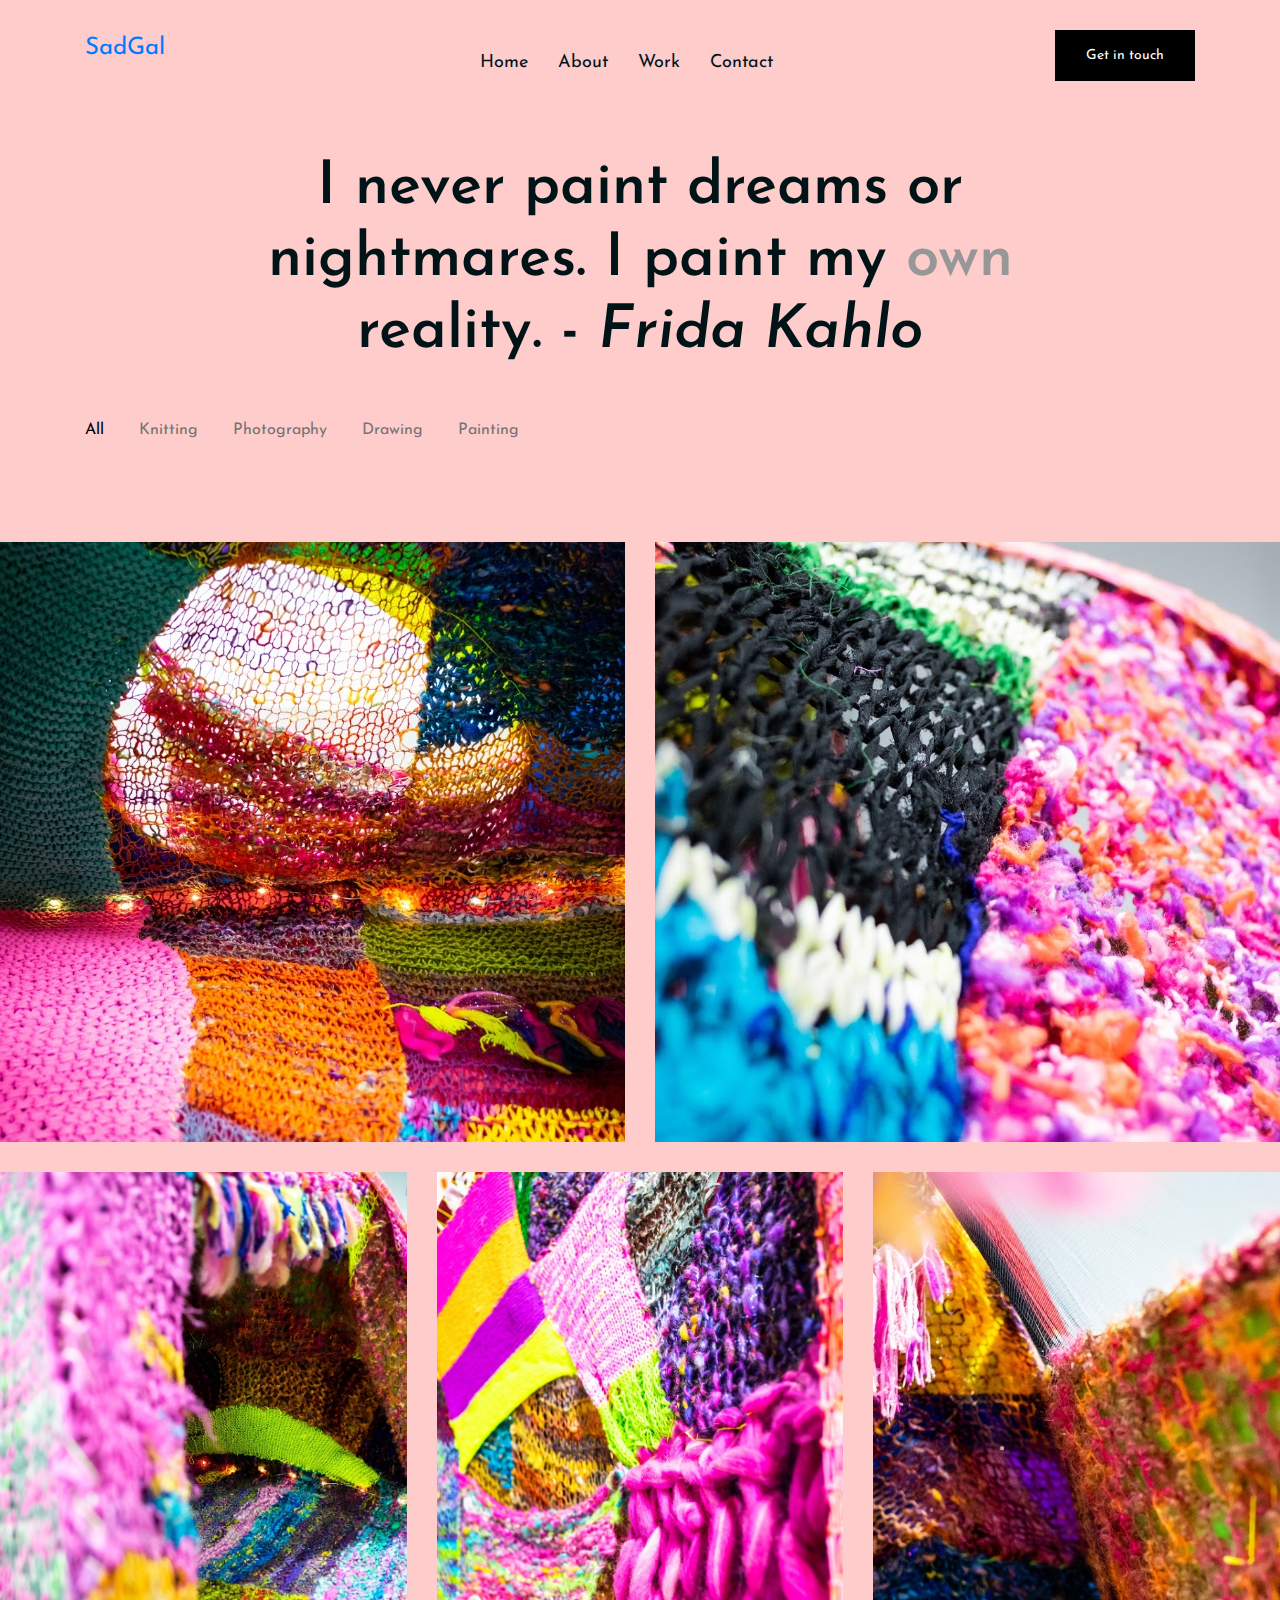
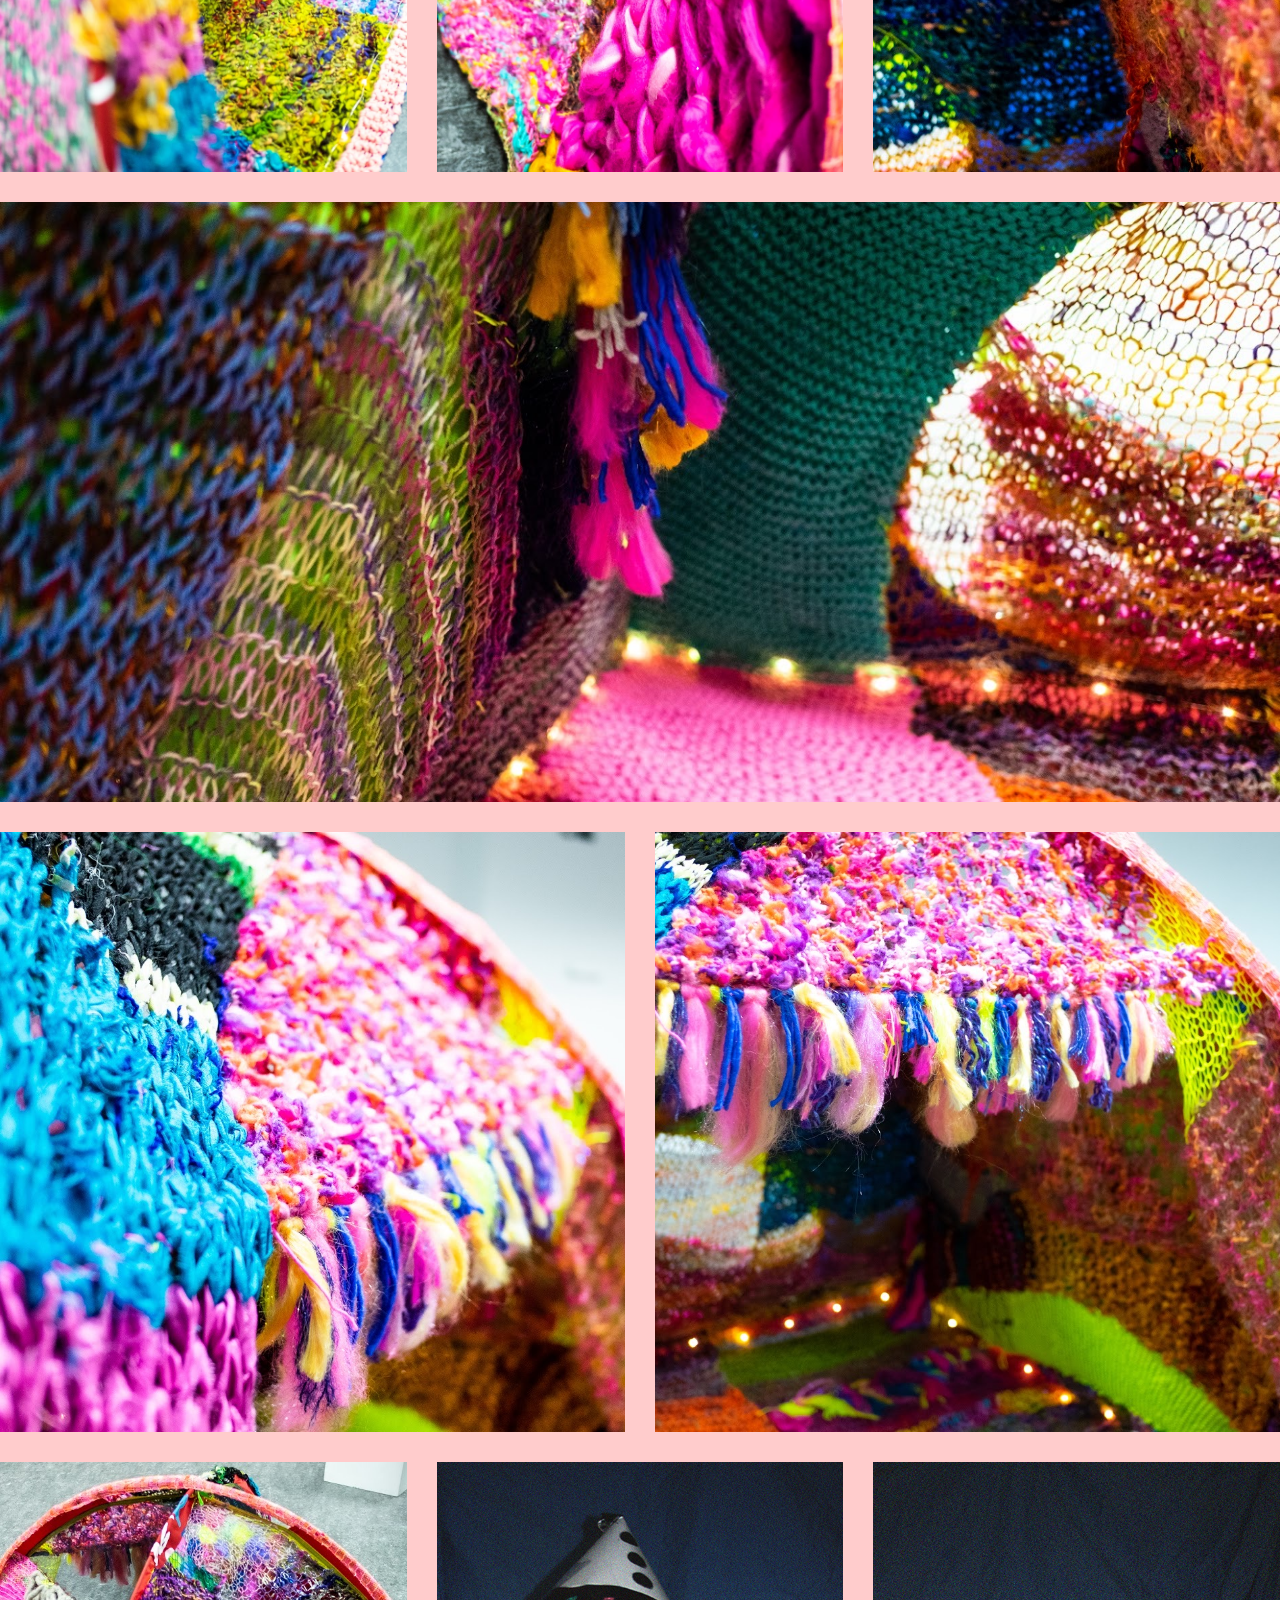
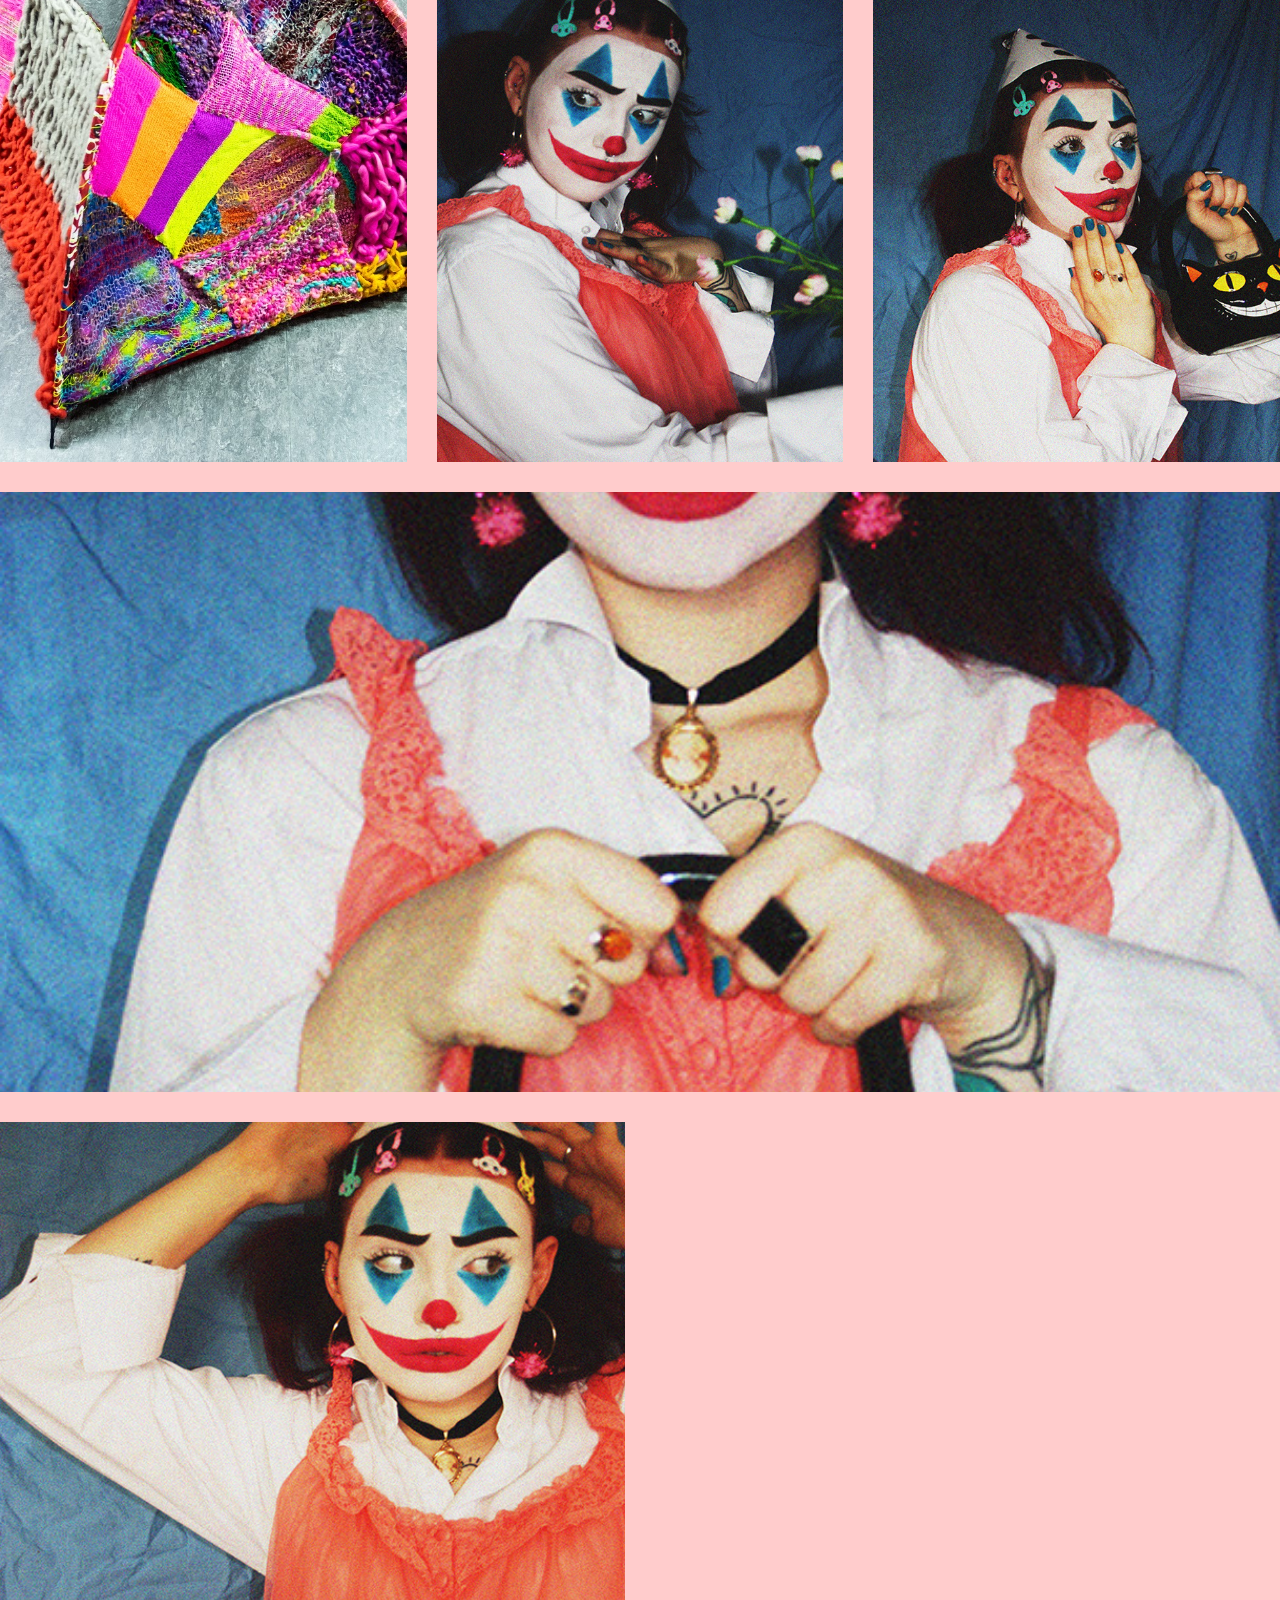
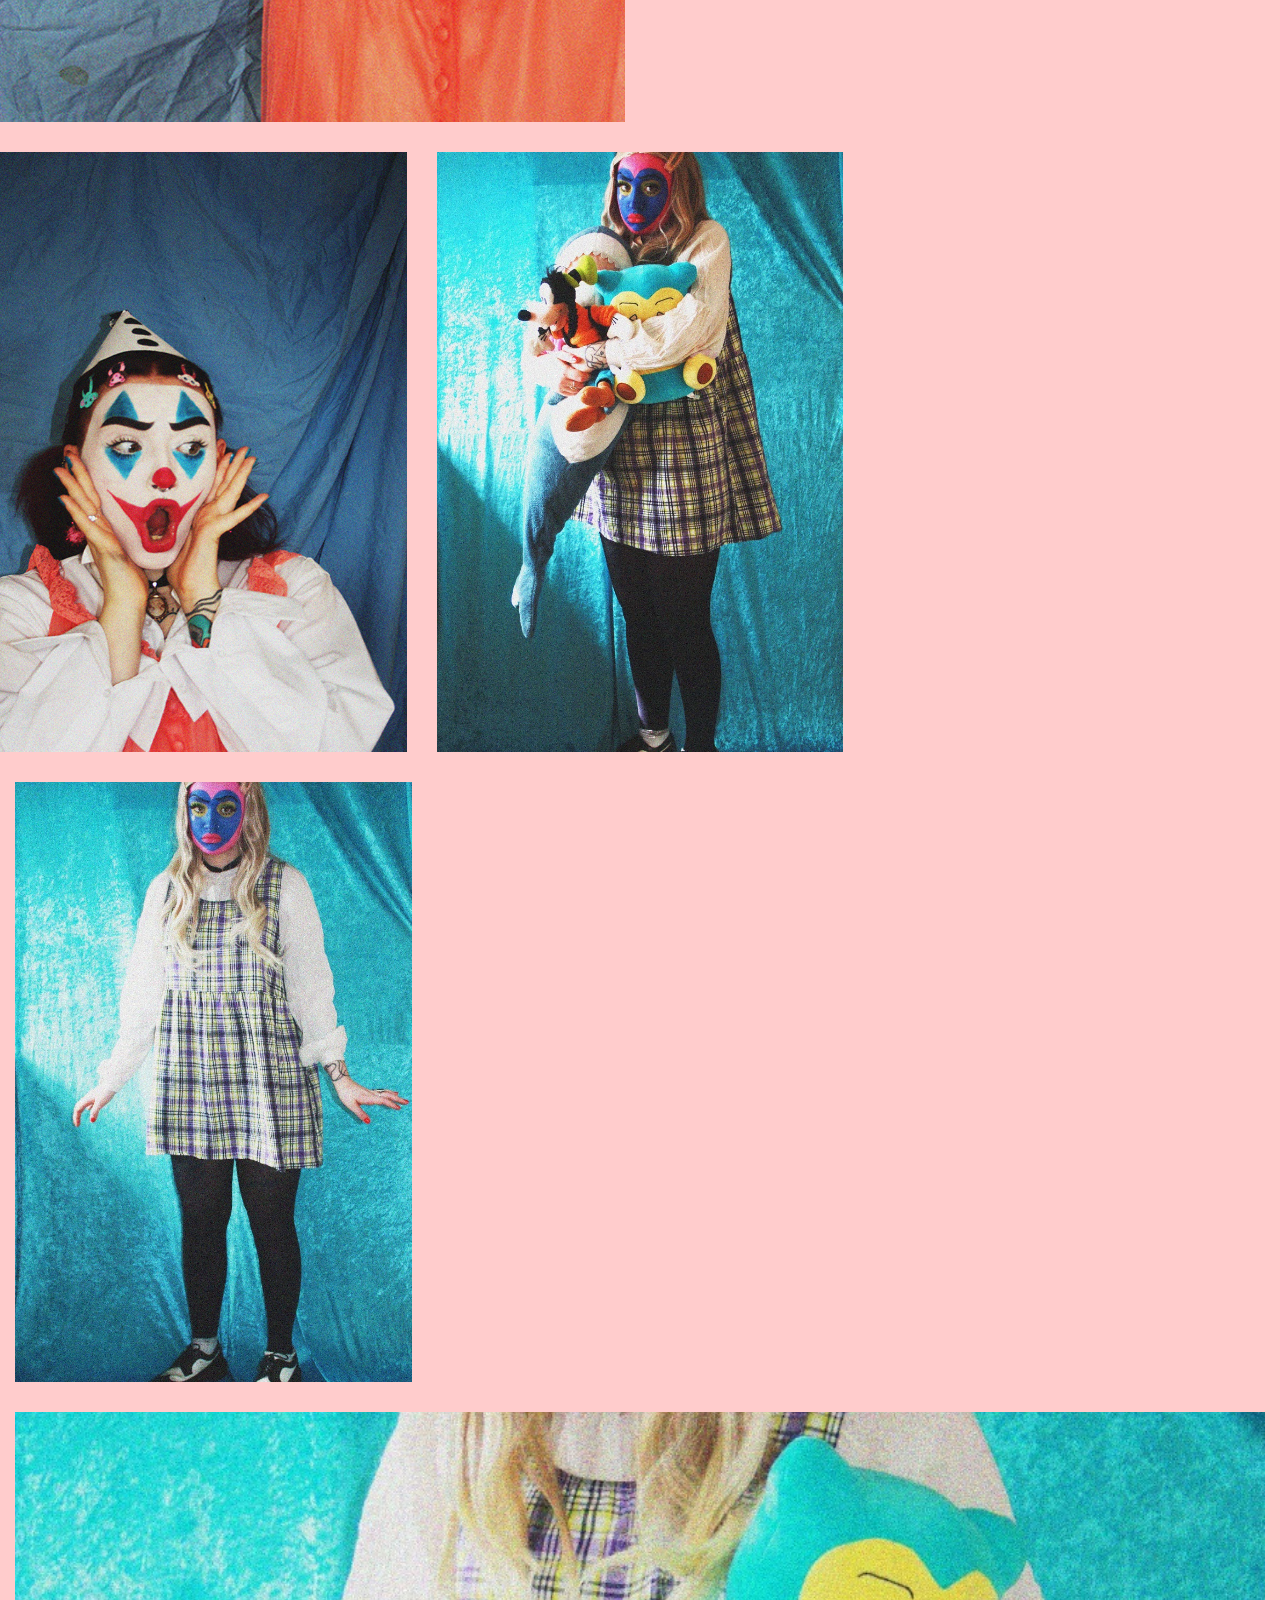
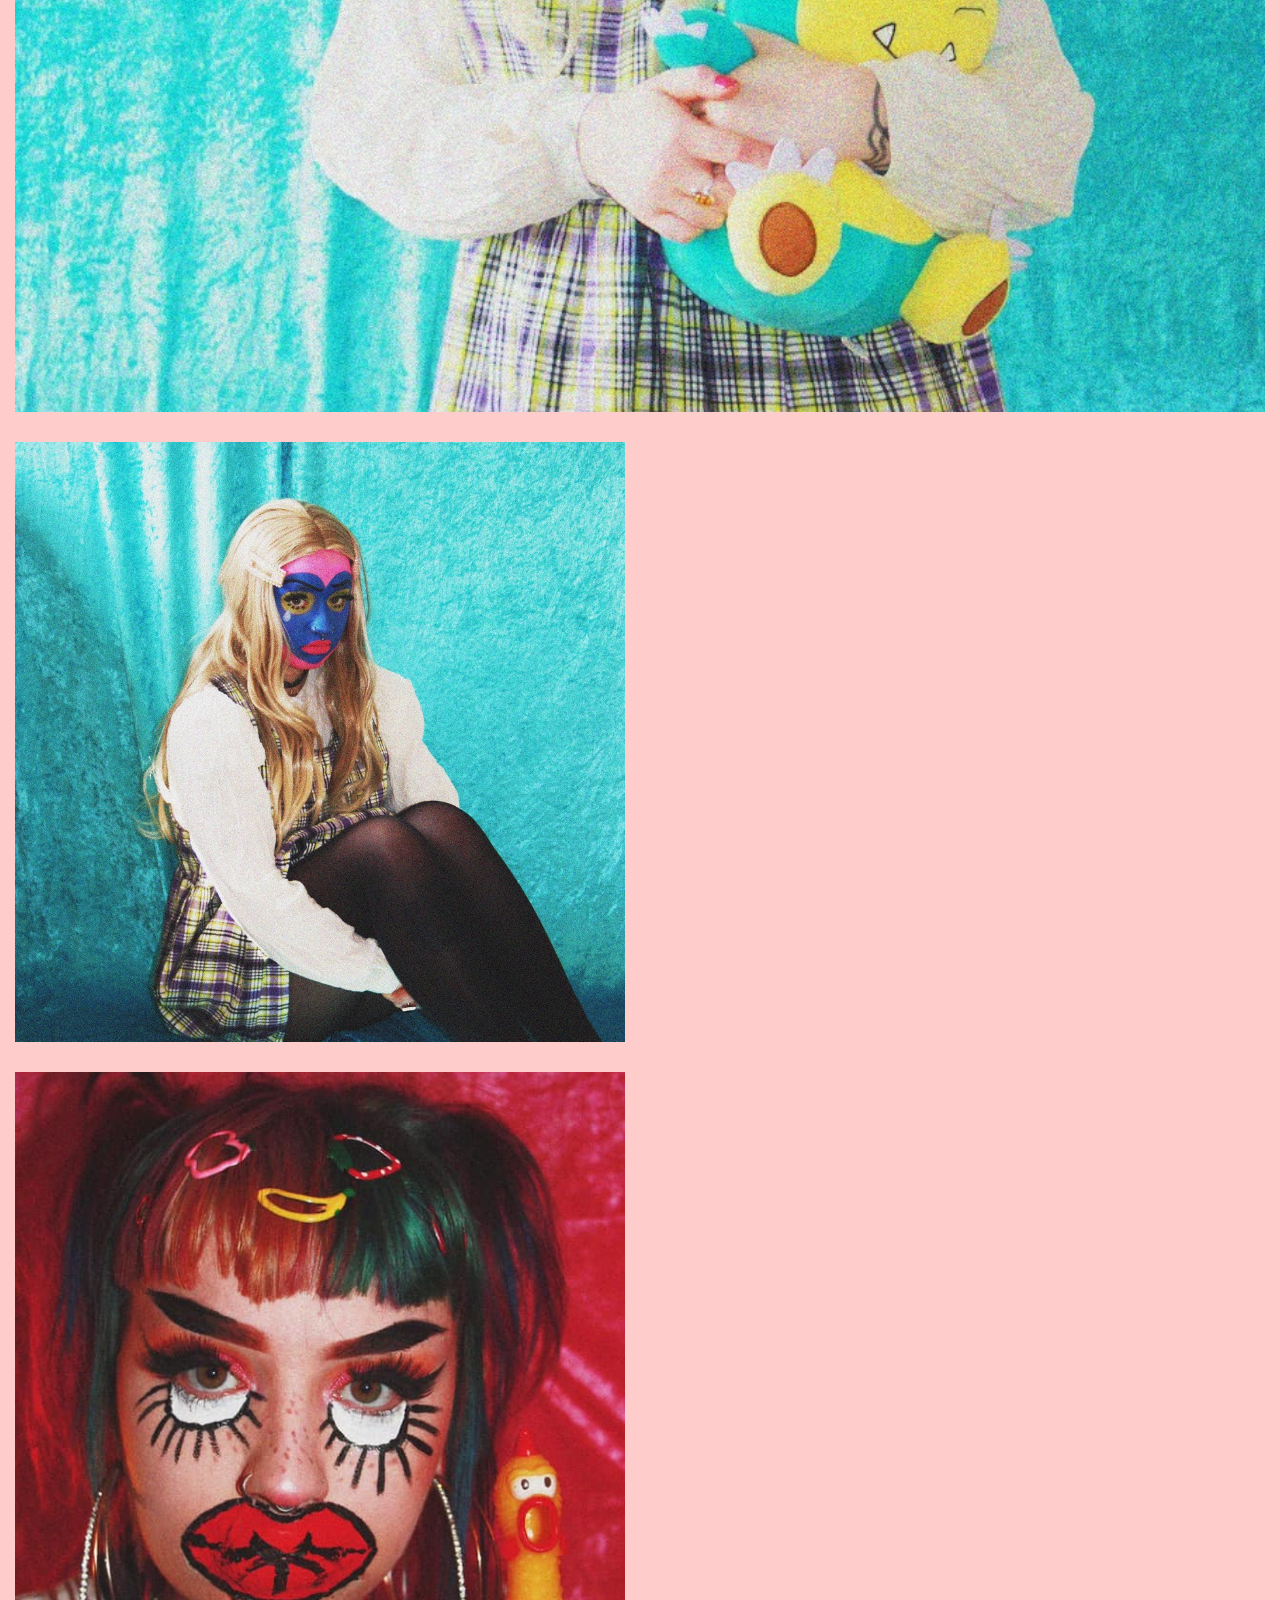
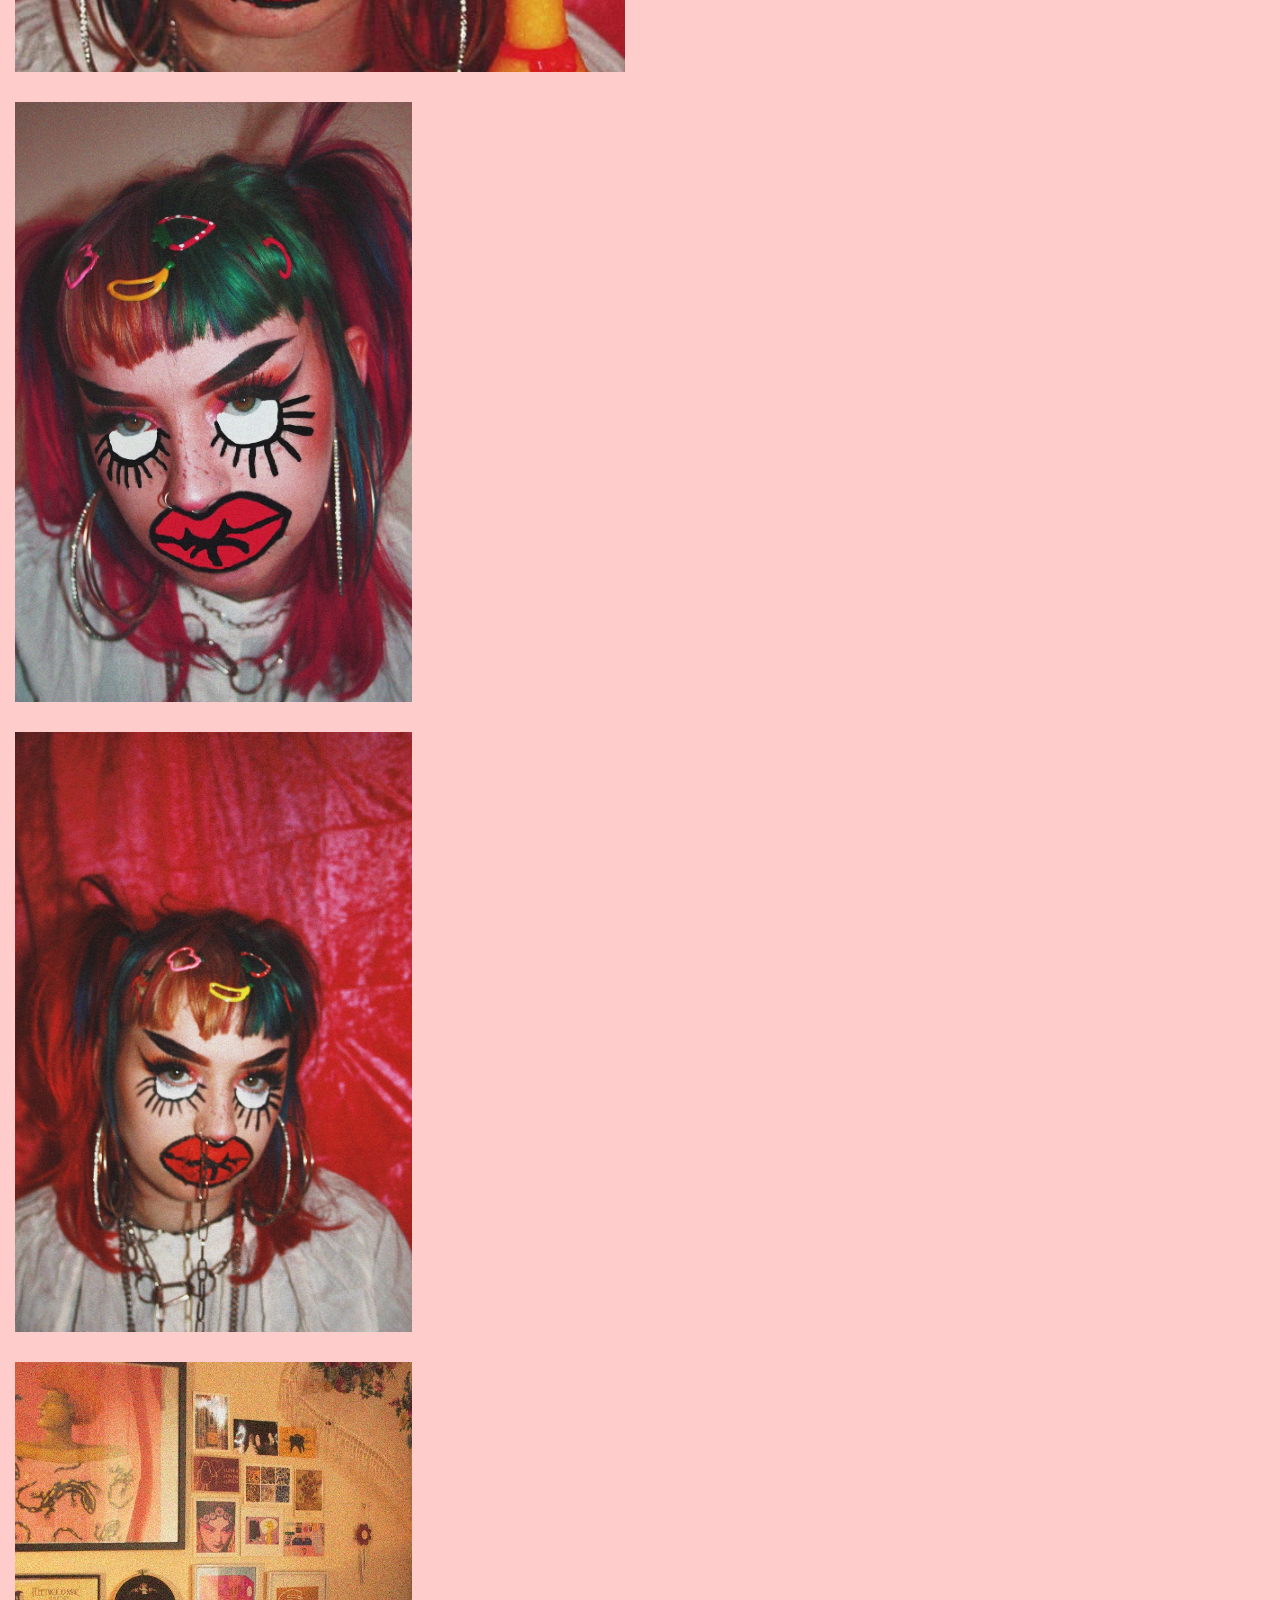
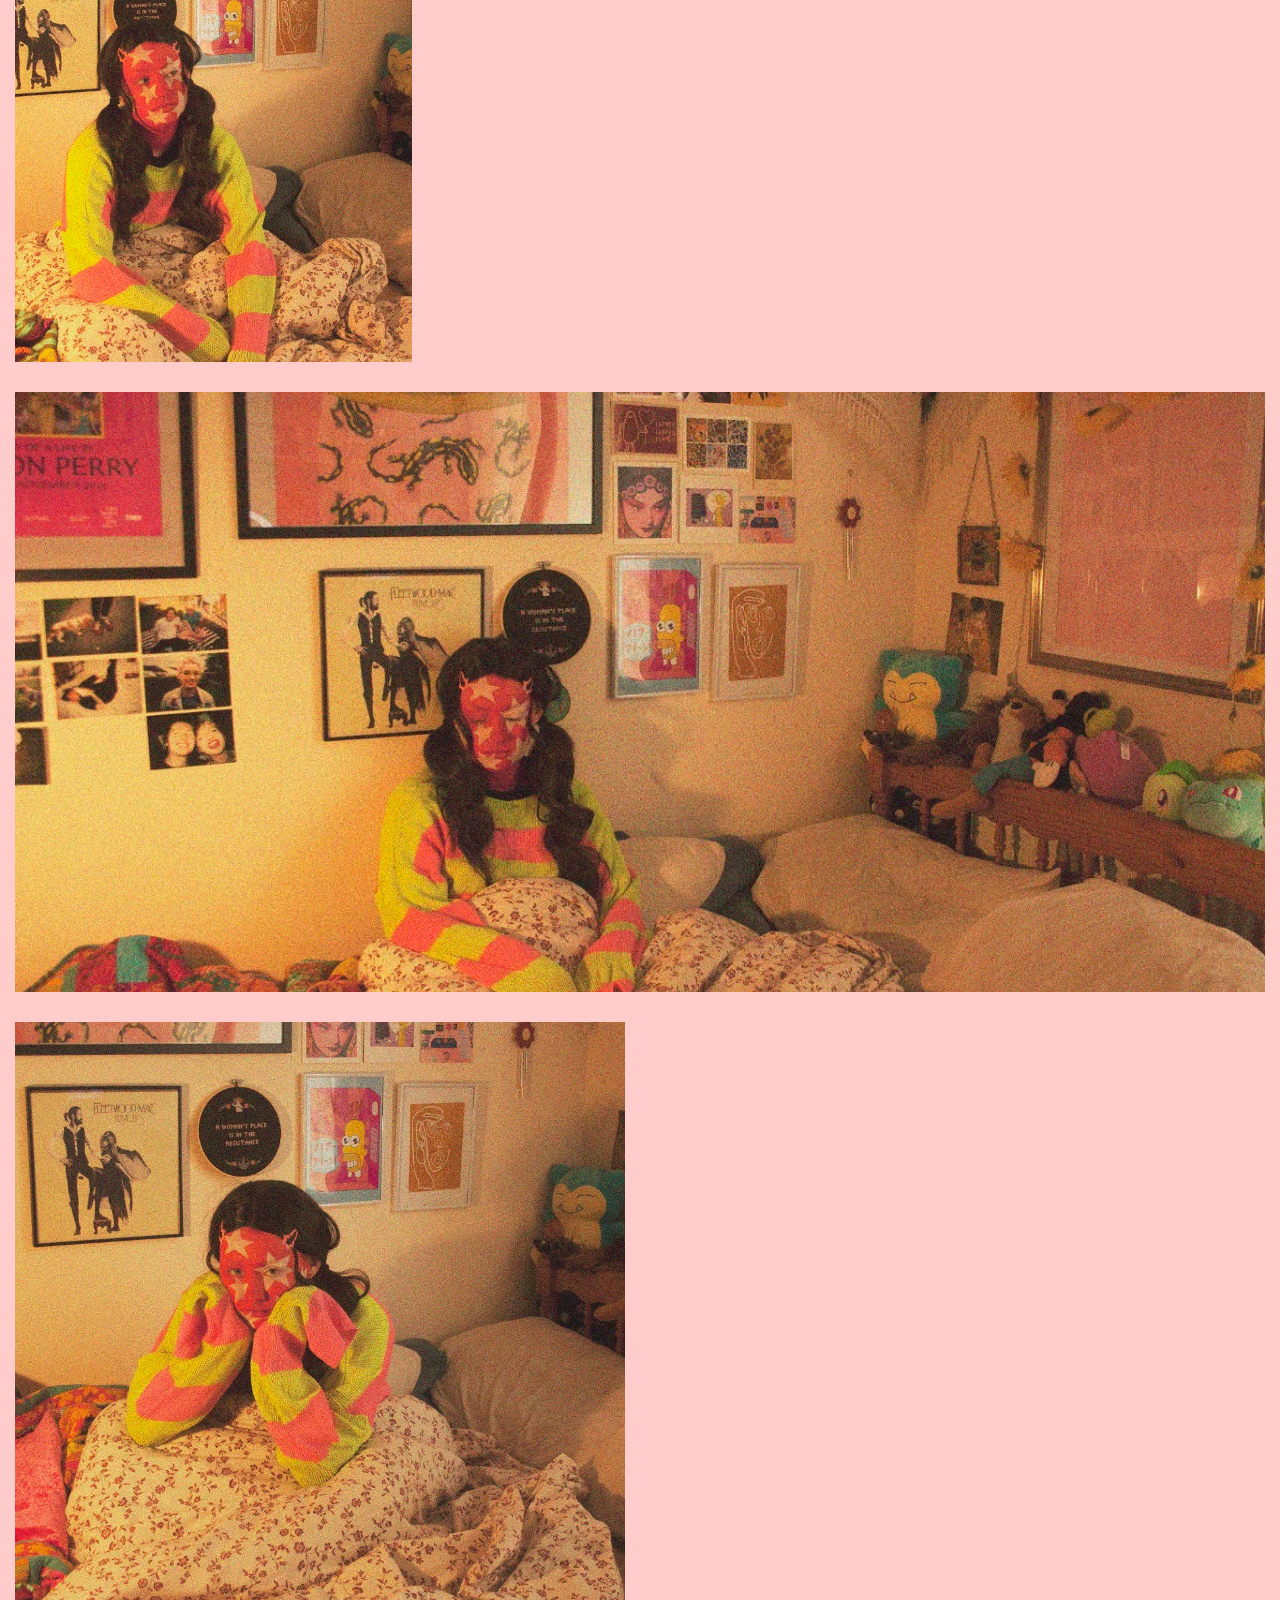
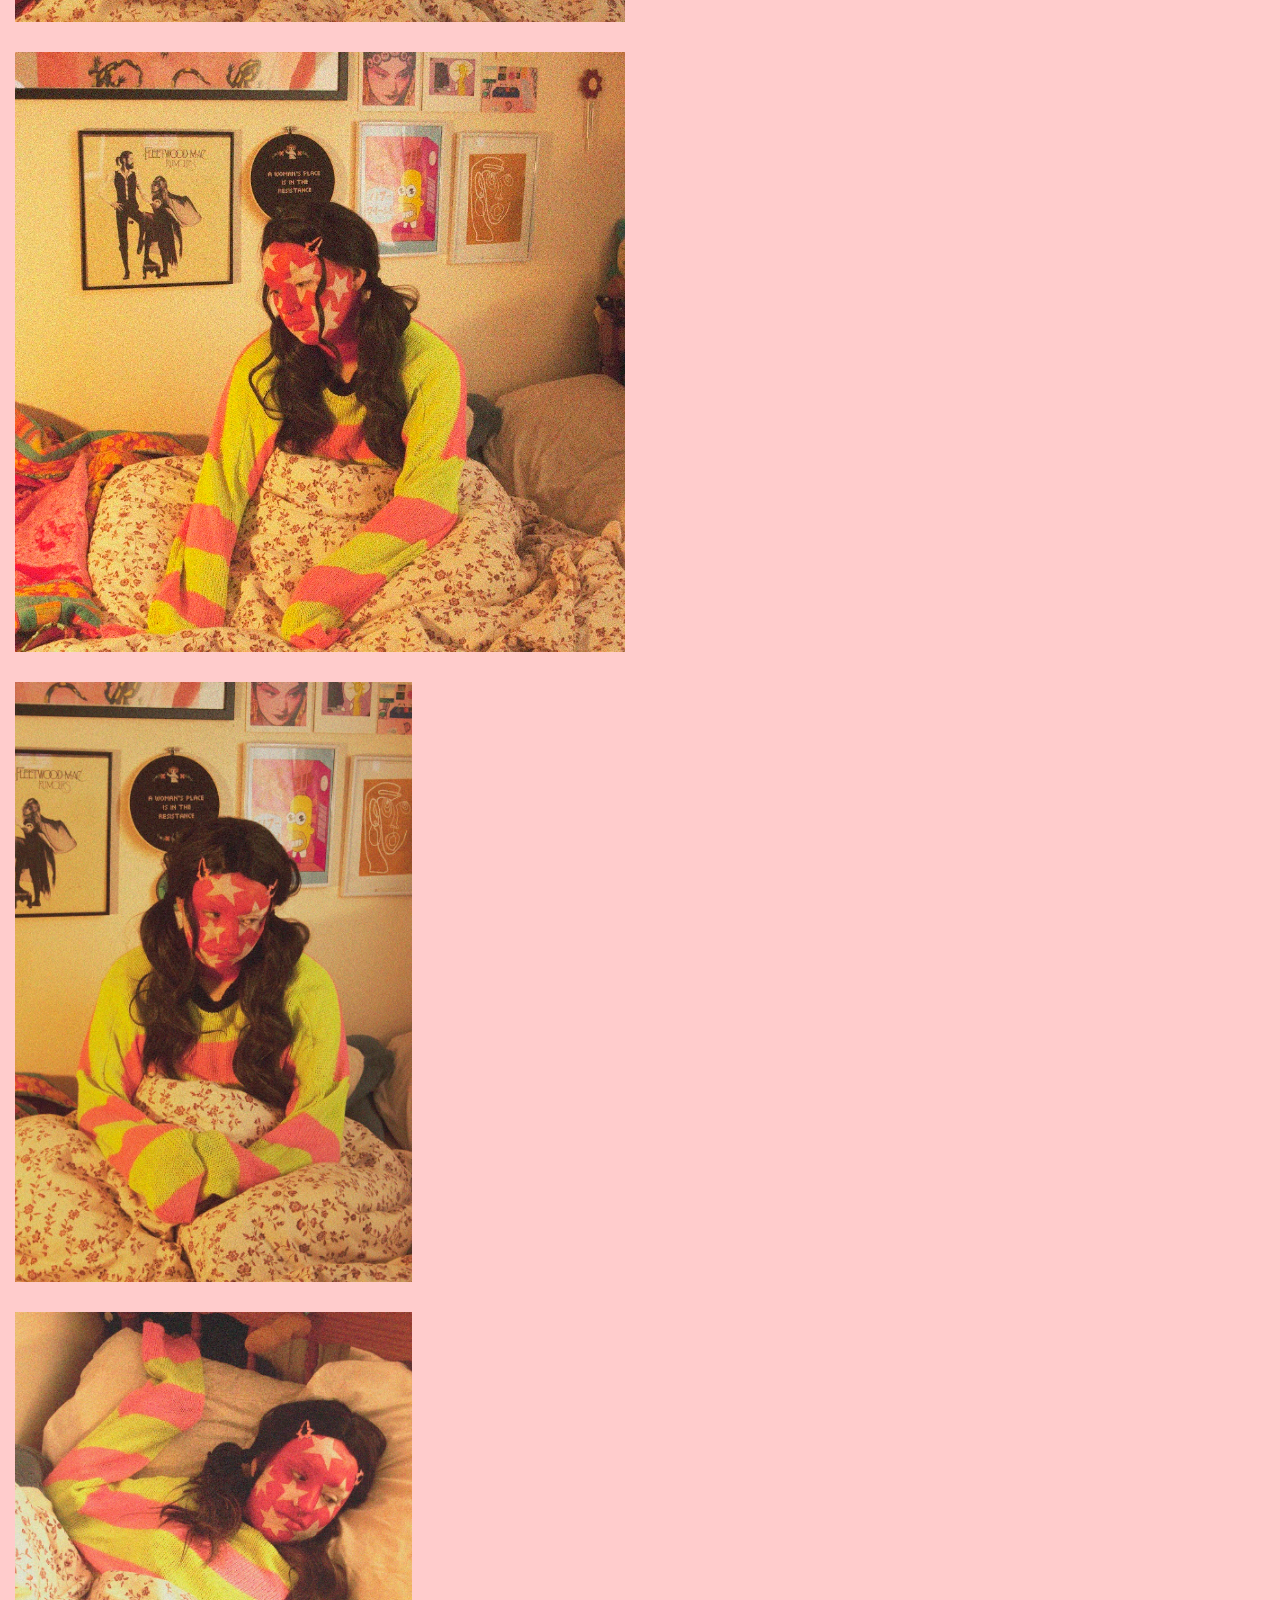
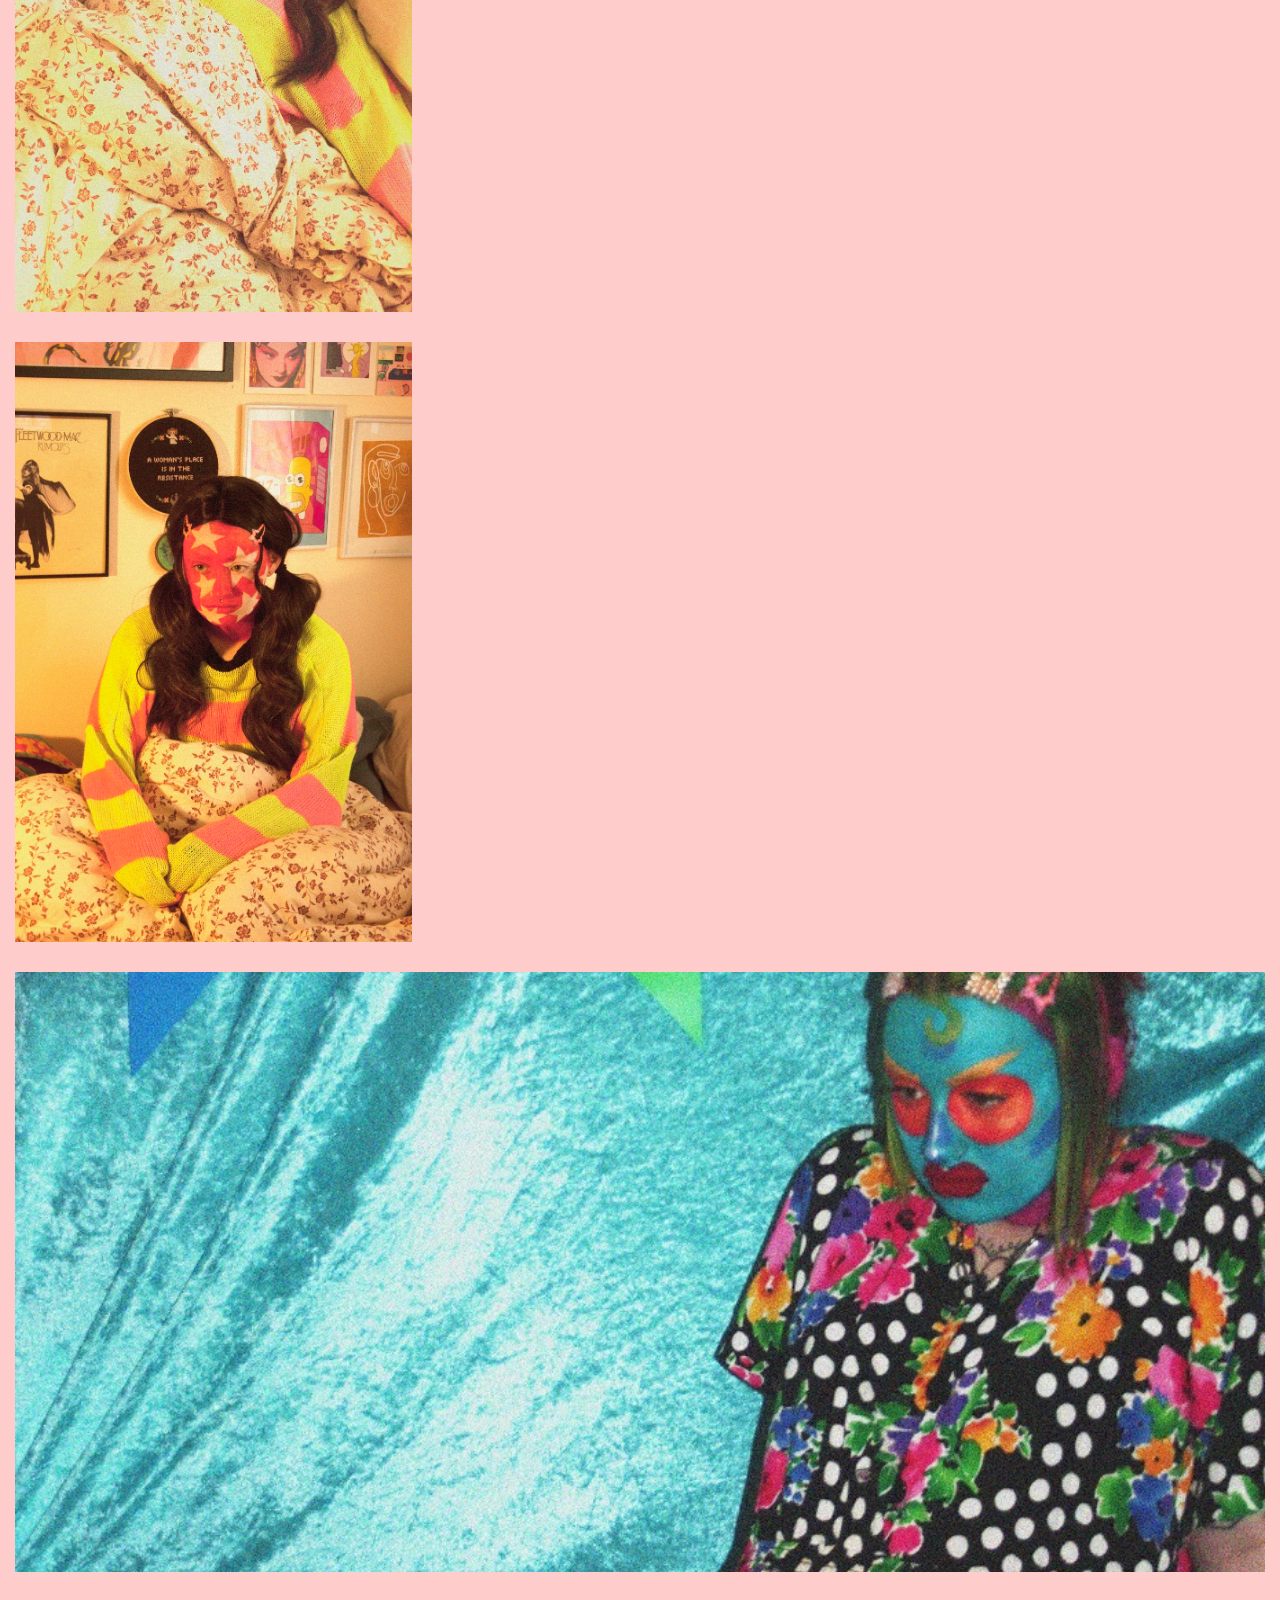
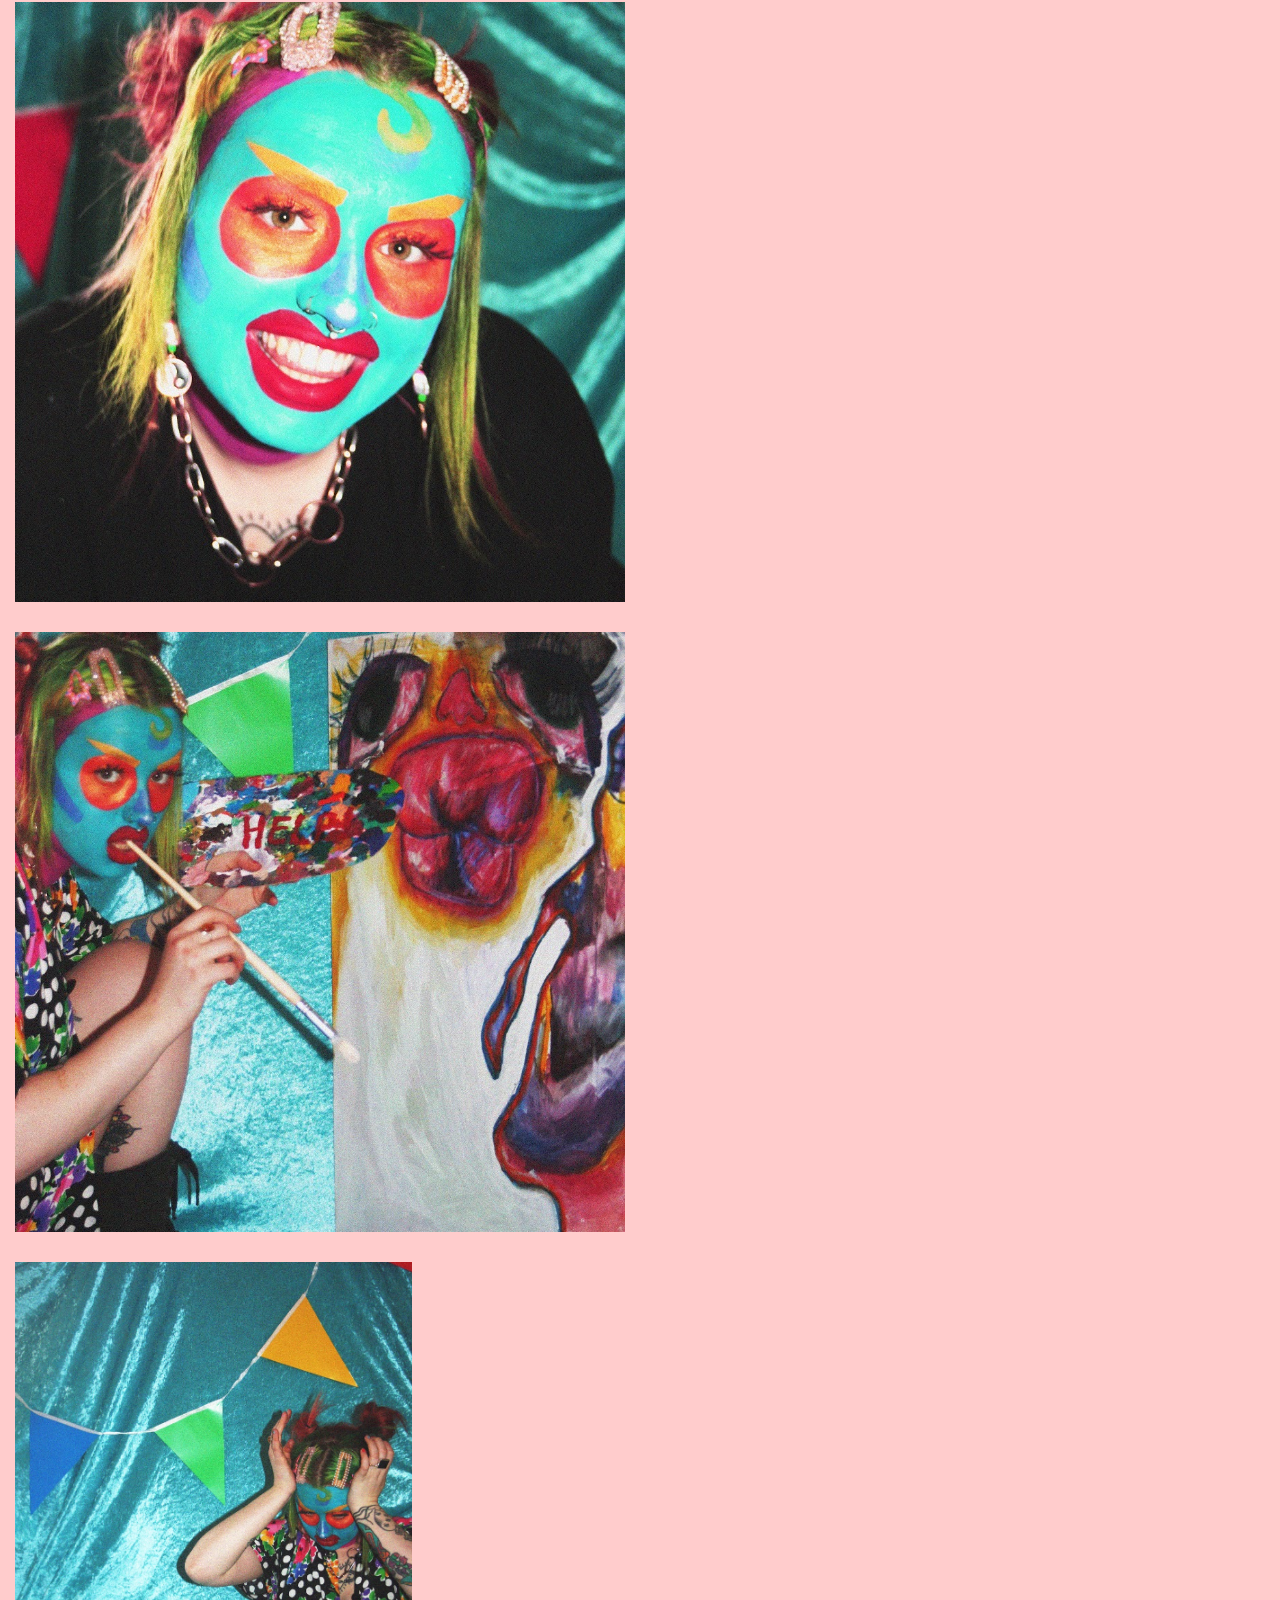
==== index.html @ cadb0979 "Update index.html" ====
<!DOCTYPE html>
<html lang="en">
<head>
	<title>SadGal Art by Freya Roberts</title>
	<meta charset="UTF-8">
	<meta name="description" content="SadGal Art by Freya Roberts">
	<meta name="keywords" content="portfolio, art, creative, html">
	<meta name="viewport" content="width=device-width, initial-scale=1.0">
	<!-- Favicon -->   
	<link href="img/favicon.ico" rel="shortcut icon"/>

	<!-- Google Fonts -->
	<link href="https://fonts.googleapis.com/css?family=Josefin+Sans:400,400i,600,600i,700" rel="stylesheet">

	<!-- Stylesheets -->
	<link rel="stylesheet" href="css/bootstrap.min.css"/>
	<link rel="stylesheet" href="css/font-awesome.min.css"/>
	<link rel="stylesheet" href="css/magnific-popup.css"/>
	<link rel="stylesheet" href="css/style.css"/>
</head>
<body>
	<!-- Page Preloder -->
	<div id="preloder">
		<div class="loader"></div>
	</div>

	<!-- header section start -->
	<header class="header-section">
		<div class="container">
			<div class="row">
				<div class="col-lg-4 col-md-3">
					<div class="logo">
						<a href="img/portfolio/knitting3.jpg" class="site-logo">SadGal</a>
					</div>
				</div>
				<div class="col-lg-8 col-md-9">
					<a href="" class="site-btn header-btn">Get in touch</a>
					<nav class="main-menu">
						<ul>
							<li><a href="index.html">Home</a></li>
							<li><a href="about.html">About</a></li>
							<li><a href="home-2.html">Work</a></li>
							<li><a href="contact.html">Contact</a></li>
						</ul>
					</nav>
				</div>
			</div>
		</div>
		<div class="nav-switch">
			<i class="fa fa-bars"></i>
		</div>
	</header>
	<!-- header section end -->

	<!-- intro section start -->
	<section class="intro-section">
		<div class="container text-center">
			<div class="row">
				<div class="col-xl-10 offset-xl-1">
					<h2 class="section-title">I never paint dreams or nightmares. I paint my <span>own</span> reality. - <i> Frida Kahlo </i> </h2>
				</div>
			</div>
		</div>
	</section>
	<!-- intro section end -->


	<!-- portfolio section start -->
	<section class="portfolio-section">
		<div class="container">
			<ul class="portfolio-filter controls">
				<li class="control" data-filter="all">All</li>
				<li class="control" data-filter=".web">Knitting</li>
				<li class="control" data-filter=".digital">Photography</li>
				<li class="control" data-filter=".rened">Drawing</li>
				<li class="control" data-filter=".brand">Painting</li>
			</ul>
		</div>                       
		<div class="container-fluid p-md-0 ">
			<div class="row portfolios-area">
				<div class="mix col-lg-6 col-md-6 web">
					<a href="img/portfolio/knitting1.JPG" class="portfolio-item set-bg" data-setbg="img/portfolio/knitting1.JPG">
						<div class="pi-inner">
							<h2>+ Expand</h2>
						</div>						
					</a>
				</div>
				<div class="mix col-lg-6 col-md-6 web">
					<a href="img/portfolio/knitting2.JPG" class="portfolio-item set-bg" data-setbg="img/portfolio/knitting2.JPG">
						<div class="pi-inner">
							<h2>+ Expand</h2>
						</div>						
					</a>
				</div>
				<div class="mix col-lg-4 col-md-6 web">
					<a href="img/portfolio/knitting3.JPG" class="portfolio-item set-bg" data-setbg="img/portfolio/knitting3.JPG">
						<div class="pi-inner">
							<h2>+ Expand</h2>
						</div>						
					</a>
				</div>
				<div class="mix col-lg-4 col-md-6 web">
					<a href="img/portfolio/knitting4.JPG" class="portfolio-item set-bg" data-setbg="img/portfolio/knitting4.JPG">
						<div class="pi-inner">
							<h2>+ Expand</h2>
						</div>						
					</a>
				</div>
				<div class="mix col-lg-4 col-md-6 web">
					<a href="img/portfolio/knitting5.JPG" class="portfolio-item set-bg" data-setbg="img/portfolio/knitting5.JPG">
						<div class="pi-inner">
							<h2>+ Expand</h2>
						</div>						
					</a>
				</div>
				<div class="mix col-lg-12 col-md-6 web">
					<a href="img/portfolio/knitting6.JPG" class="portfolio-item set-bg" data-setbg="img/portfolio/knitting6.JPG">
						<div class="pi-inner">
							<h2>+ Expand</h2>
						</div>						
					</a>
				</div><div class="mix col-lg-6 col-md-6 web">
					<a href="img/portfolio/knitting7.JPG" class="portfolio-item set-bg" data-setbg="img/portfolio/knitting7.JPG">
						<div class="pi-inner">
							<h2>+ Expand</h2>
						</div>						
					</a>
				</div><div class="mix col-lg-6 col-md-6 web">
					<a href="img/portfolio/knitting8.JPG" class="portfolio-item set-bg" data-setbg="img/portfolio/knitting8.JPG">
						<div class="pi-inner">
							<h2>+ Expand</h2>
						</div>						
					</a>
				</div>
				<div class="mix col-lg-4 col-md-6 web">
					<a href="img/portfolio/knitting9.JPG" class="portfolio-item set-bg" data-setbg="img/portfolio/knitting9.JPG">
						<div class="pi-inner">
							<h2>+ Expand</h2>
						</div>						
					</a>
				</div>
				<div class="mix col-lg-4 col-md-6 digital">
					<a href="img/portfolio/lulu1.JPG" class="portfolio-item set-bg " data-setbg="img/portfolio/lulu1.JPG">
						<div class="pi-inner">
							<h2>+ Expand</h2>
						</div>						
					</a>
				</div>
				<div class="mix col-lg-4 col-md-6 digital">
					<a href="img/portfolio/lulu2.JPG" class="portfolio-item set-bg " data-setbg="img/portfolio/lulu2.JPG">
						<div class="pi-inner">
							<h2>+ Expand</h2>
						</div>						
					</a>
				</div>
				<div class="mix col-lg-12 col-md-6 digital">
					<a href="img/portfolio/lulu3.JPG" class="portfolio-item set-bg " data-setbg="img/portfolio/lulu3.JPG">
						<div class="pi-inner">
							<h2>+ Expand</h2>
						</div>						
					</a>
				</div>
				<div class="mix col-lg-6 col-md-6 digital">
					<a href="img/portfolio/lulu4.JPG" class="portfolio-item set-bg " data-setbg="img/portfolio/lulu4.JPG">
						<div class="pi-inner">
							<h2>+ Expand</h2>
						</div>						
					</a>
				</div>
				<div class="mix col-lg-6 col-md-6 digital">
					<a href="img/portfolio/lulu5.JPG" class="portfolio-item set-bg " data-setbg="img/portfolio/lulu5.jpg">
						<div class="pi-inner">
							<h2>+ Expand</h2>
						</div>						
					</a>
				</div><div class="mix col-lg-4 col-md-6 digital">
					<a href="img/portfolio/lulu6.JPG" class="portfolio-item set-bg " data-setbg="img/portfolio/lulu6.JPG">
						<div class="pi-inner">
							<h2>+ Expand</h2>
						</div>						
					</a>
				</div>
				<div class="mix col-lg-4 col-md-6 digital">
					<a href="img/portfolio/dolly1.JPG" class="portfolio-item set-bg" data-setbg="img/portfolio/dolly1.JPG">
						<div class="pi-inner">
							<h2>+ Expand</h2>
						</div>						
					</a>
				</div>
				</div><div class="mix col-lg-4 col-md-6 digital">
					<a href="img/portfolio/dolly2.JPG" class="portfolio-item set-bg " data-setbg="img/portfolio/dolly2.JPG">
						<div class="pi-inner">
							<h2>+ Expand</h2>
						</div>						
					</a>
				</div>
				</div><div class="mix col-lg-12 col-md-6 digital">
					<a href="img/portfolio/dolly3.JPG" class="portfolio-item set-bg " data-setbg="img/portfolio/dolly3.JPG">
						<div class="pi-inner">
							<h2>+ Expand</h2>
						</div>						
					</a>
				</div>
				</div><div class="mix col-lg-6 col-md-6 digital">
					<a href="img/portfolio/dolly4.JPG" class="portfolio-item set-bg " data-setbg="img/portfolio/dolly4.JPG">
						<div class="pi-inner">
							<h2>+ Expand</h2>
						</div>						
					</a>
				</div>
				</div><div class="mix col-lg-6 col-md-6 digital">
					<a href="img/portfolio/sayNothing1.jpg" class="portfolio-item set-bg " data-setbg="img/portfolio/sayNothing1.jpg">
						<div class="pi-inner">
							<h2>+ Expand</h2>
						</div>						
					</a>
				</div>
				</div><div class="mix col-lg-4 col-md-6 digital">
					<a href="img/portfolio/sayNothing2.JPG" class="portfolio-item set-bg " data-setbg="img/portfolio/sayNothing2.JPG">
						<div class="pi-inner">
							<h2>+ Expand</h2>
						</div>						
					</a>
				</div>
				</div><div class="mix col-lg-4 col-md-6 digital">
					<a href="img/portfolio/sayNothing3.JPG" class="portfolio-item set-bg " data-setbg="img/portfolio/sayNothing3.JPG">
						<div class="pi-inner">
							<h2>+ Expand</h2>
						</div>						
					</a>
				</div>
				</div><div class="mix col-lg-4 col-md-6 digital">
					<a href="img/portfolio/etoiles1.JPG" class="portfolio-item set-bg " data-setbg="img/portfolio/etoiles1.JPG">
						<div class="pi-inner">
							<h2>+ Expand</h2>
						</div>						
					</a>
				</div>
				</div><div class="mix col-lg-12 col-md-6 digital">
					<a href="img/portfolio/etoiles2.JPG" class="portfolio-item set-bg " data-setbg="img/portfolio/etoiles2.JPG">
						<div class="pi-inner">
							<h2>+ Expand</h2>
						</div>						
					</a>
				</div>
				</div><div class="mix col-lg-6 col-md-6 digital">
					<a href="img/portfolio/etoiles3.JPG" class="portfolio-item set-bg " data-setbg="img/portfolio/etoiles3.JPG">
						<div class="pi-inner">
							<h2>+ Expand</h2>
						</div>						
					</a>
				</div>
				</div><div class="mix col-lg-6 col-md-6 digital">
					<a href="img/portfolio/etoiles4.JPG" class="portfolio-item set-bg " data-setbg="img/portfolio/etoiles4.JPG">
						<div class="pi-inner">
							<h2>+ Expand</h2>
						</div>						
					</a>
				</div>
				</div><div class="mix col-lg-4 col-md-6 digital">
					<a href="img/portfolio/etoiles5.JPG" class="portfolio-item set-bg " data-setbg="img/portfolio/etoiles5.JPG">
						<div class="pi-inner">
							<h2>+ Expand</h2>
						</div>						
					</a>
				</div>
				</div><div class="mix col-lg-4 col-md-6 digital">
					<a href="img/portfolio/etoiles6.JPG" class="portfolio-item set-bg " data-setbg="img/portfolio/etoiles6.JPG">
						<div class="pi-inner">
							<h2>+ Expand</h2>
						</div>						
					</a>
				</div>
				</div><div class="mix col-lg-4 col-md-6 digital">
					<a href="img/portfolio/etoiles7.JPG" class="portfolio-item set-bg " data-setbg="img/portfolio/etoiles7.JPG">
						<div class="pi-inner">
							<h2>+ Expand</h2>
						</div>						
					</a>
				</div>
				</div><div class="mix col-lg-12 col-md-6 digital">
					<a href="img/portfolio/bleu1.JPG" class="portfolio-item set-bg " data-setbg="img/portfolio/bleu1.JPG">
						<div class="pi-inner">
							<h2>+ Expand</h2>
						</div>						
					</a>
				</div>
				</div><div class="mix col-lg-6 col-md-6 digital">
					<a href="img/portfolio/bleu2.JPG" class="portfolio-item set-bg " data-setbg="img/portfolio/bleu2.JPG">
						<div class="pi-inner">
							<h2>+ Expand</h2>
						</div>						
					</a>
				</div>
				</div><div class="mix col-lg-6 col-md-6 digital">
					<a href="img/portfolio/bleu3.JPG" class="portfolio-item set-bg " data-setbg="img/portfolio/bleu3.JPG">
						<div class="pi-inner">
							<h2>+ Expand</h2>
						</div>						
					</a>
				</div>
				</div><div class="mix col-lg-4 col-md-6 digital">
					<a href="img/portfolio/bleu4.JPG" class="portfolio-item set-bg " data-setbg="img/portfolio/bleu4.JPG">
						<div class="pi-inner">
							<h2>+ Expand</h2>
						</div>						
					</a>
				</div>
				</div><div class="mix col-lg-4 col-md-6 digital">
					<a href="img/portfolio/bleu5.JPG" class="portfolio-item set-bg " data-setbg="img/portfolio/bleu5.JPG">
						<div class="pi-inner">
							<h2>+ Expand</h2>
						</div>						
					</a>
				</div>
				</div><div class="mix col-lg-4 col-md-6 digital">
					<a href="img/portfolio/bimbo1.JPG" class="portfolio-item set-bg " data-setbg="img/portfolio/bimbo1.JPG">
						<div class="pi-inner">
							<h2>+ Expand</h2>
						</div>						
					</a>
				</div>
				</div><div class="mix col-lg-12 col-md-6 digital">
					<a href="img/portfolio/bimbo2.JPG" class="portfolio-item set-bg " data-setbg="img/portfolio/bimbo2.JPG">
						<div class="pi-inner">
							<h2>+ Expand</h2>
						</div>						
					</a>
				</div>
				</div><div class="mix col-lg-6 col-md-6 digital">
					<a href="img/portfolio/bimbo3.jpg" class="portfolio-item set-bg " data-setbg="img/portfolio/bimbo3.JPG">
						<div class="pi-inner">
							<h2>+ Expand</h2>
						</div>						
					</a>
				</div>
				<div class="mix col-lg-4 col-md-6 rened">
					<a href="img/portfolio/drawing1.jpg" class="portfolio-item set-bg" data-setbg="img/portfolio/drawing1.jpg">
						<div class="pi-inner">
							<h2>+ Expand</h2>
						</div>						
					</a>
				</div>
				<div class="mix col-lg-6 col-md-6 rened">
					<a href="img/portfolio/drawing2.jpg" class="portfolio-item set-bg" data-setbg="img/portfolio/drawing2.jpg">
						<div class="pi-inner">
							<h2>+ Expand</h2>
						</div>						
					</a>
				</div>
				<div class="mix col-lg-6 col-md-12 rened">
					<a href="img/portfolio/drawing3.jpg" class="portfolio-item set-bg" data-setbg="img/portfolio/drawing3.jpg">
						<div class="pi-inner">
							<h2>+ Expand</h2>
						</div>						
					</a>
				</div>
			</div>
		</div>
	</section>
	<!-- portfolio section end -->


	<!-- footer section start -->
	<footer class="footer-section text-center">
		<div class="container">
			<div class="social-links">
				<a href="https://www.instagram.com/freyjemart/"><span class="fa fa-instagram"></span></a>
				<a href="https://www.facebook.com/Freya-Roberts-Contemporary-Artist-107517384288910/"><span class="fa fa-facebook"></span></a>
			</div>
			<div class="copyright"><!-- Link back to Colorlib can't be removed. Template is licensed under CC BY 3.0. -->
Copyright &copy;<script>document.write(new Date().getFullYear());</script> All rights reserved | This template is made with <i class="fa fa-heart-o" aria-hidden="true"></i> by <a href="https://colorlib.com" target="_blank">Colorlib</a>
<!-- Link back to Colorlib can't be removed. Template is licensed under CC BY 3.0. -->
</div>
		</div>
	</footer>
	<!-- footer section end -->



	<!--====== Javascripts & Jquery ======-->
	<script src="js/jquery-2.1.4.min.js"></script>
	<script src="js/bootstrap.min.js"></script>
	<script src="js/mixitup.min.js"></script>
	<script src="js/magnific-popup.min.js"></script>
	<script src="js/main.js"></script>
</body>
</html>
---- css/style.css ----
/* =================================
------------------------------------
  Riddle - Portfolio
  Version: 1.0
 ------------------------------------ 
 ====================================*/

/*----------------------------------------*/
/* Template default CSS
/*----------------------------------------*/

html,
body {
  height: 100%;
  font-family: 'Josefin Sans', sans-serif;
  color: #ffb3b3;
}

h1,
h2,
h3,
h4,
h5,
h6 {
  color: #001418;
  margin: 0;
  font-weight: 600;
  font-family: 'Josefin Sans', sans-serif;
}

p {
  font-size: 18px;
  color: #979797;
  line-height: 1.8;
}

img {
  max-width: 100%;
}

input:focus,
select:focus,
button:focus,
textarea:focus {
  outline: none;
}

a:hover,
a:focus {
  text-decoration: none;
  outline: none;
}

ul,
ol {
  padding: 0;
  margin: 0;
}

/*------------------------
  Helper css
--------------------------*/
.body-pad {
  padding: 0 40px;
}

.spad {
  padding: 100px 0;
}

.pt100 {
  padding-top: 100px;
}

.set-bg {
  background-repeat: no-repeat;
  background-size: cover;
}

.section-title {
  font-size: 60px;
}

.section-title span {
  color: #979797;
}

/*------------------------
  Common Elements
--------------------------*/
.element {
  margin-bottom: 100px;
}

.element:last-child {
  margin-bottom: 0;
}

/*=== Preloder ===*/
#preloder {
  position: fixed;
  width: 100%;
  height: 100%;
  top: 0;
  left: 0;
  z-index: 999999;
  background: #fff;
}

.loader {
  width: 30px;
  height: 30px;
  border: 3px solid #000;
  position: absolute;
  top: 50%;
  left: 50%;
  margin-top: -13px;
  margin-left: -13px;
  border-radius: 60px;
  border-left-color: transparent;
  animation: loader 0.8s linear infinite;
  -webkit-animation: loader 0.8s linear infinite;
}

@keyframes loader {
  0% {
    -webkit-transform: rotate(0deg);
            transform: rotate(0deg);
  }
  50% {
    -webkit-transform: rotate(180deg);
            transform: rotate(180deg);
  }
  100% {
    -webkit-transform: rotate(360deg);
            transform: rotate(360deg);
  }
}

@-webkit-keyframes loader {
  0% {
    -webkit-transform: rotate(0deg);
  }
  50% {
    -webkit-transform: rotate(180deg);
  }
  100% {
    -webkit-transform: rotate(360deg);
  }
}

/*=== Buttons ===*/
.site-btn {
  display: inline-block;
  font-size: 14px;
  min-width: 140px;
  text-align: center;
  padding: 15px 10px;
  position: relative;
  color: #fff;
  border: none;
  background-color: #000;
  margin-right: 15px;
  z-index: 1;
}

.site-btn.btn-fade {
  background-color: #979797;
}

.site-btn.btn-line {
  background: none;
  border: 2px solid #000;
  color: #000;
  padding: 13px 10px;
}

.site-btn.btn-line:hover {
  color: #000;
}

.site-btn.btn-line-fade {
  background: none;
  border: 2px solid #979797;
  color: #979797;
  padding: 13px 10px;
}

.site-btn.btn-line-fade:hover {
  color: #979797;
}

.site-btn:hover {
  color: #fff;
}

/*===  Accordion  ===*/
.accordion-area .panel {
  margin-bottom: 30px;
}

.accordion-area .panel-header {
  background: #000;
  color: #fff;
  display: block;
  padding: 12px 50px;
  padding-left: 30px;
  font-size: 14px;
  font-weight: 600;
  position: relative;
  border: 2px solid #000;
  -webkit-transition: all 0.4s ease-out 0s;
  -o-transition: all 0.4s ease-out 0s;
  transition: all 0.4s ease-out 0s;
}

.accordion-area .panel-header.active {
  background: transparent;
  color: #000;
}

.accordion-area .panel-header.active .panel-link:after {
  content: "-";
  color: #000;
}

.accordion-area .panel-header.active .panel-link.collapsed:after {
  content: "+";
}

.accordion-area .panel-link {
  position: absolute;
  right: 0;
  top: 0;
  height: 100%;
  width: 50px;
  border: none;
  cursor: pointer;
  background: transparent;
}

.accordion-area .panel-body p {
  font-size: 14px;
  margin-bottom: 0;
  padding-top: 25px;
}

.accordion-area .panel-body {
  padding: 0 5px;
}

.accordion-area .panel-link:after {
  content: "+";
  position: absolute;
  left: 50%;
  font-size: 16px;
  font-weight: 700;
  top: 50%;
  color: #fff;
  line-height: 16px;
  margin-top: -8px;
  margin-left: -4px;
}

/*===  Tab  ===*/
.tab-element .nav-tabs {
  border-bottom: none;
  margin-bottom: 35px;
}

.tab-element .nav-tabs .nav-link {
  border: 2px solid #000;
  background: #000;
  border-radius: 0;
  margin-right: 10px;
  font-size: 14px;
  font-weight: 500;
  color: #222;
  padding: 15px 40px;
  min-width: 118px;
  font-size: 16px;
  color: #fff;
  margin-bottom: 10px;
}

.tab-element .nav-tabs .nav-item:last-child .nav-link {
  margin-right: 0;
}

.tab-element .nav-tabs .nav-link.active {
  background: transparent;
  color: #000;
}

.tab-element .tab-pane h4 {
  font-size: 18px;
  margin: 25px 0 20px;
}

.tab-element .tab-pane p {
  font-size: 14px;
}

.circle-progress {
  text-align: center;
  position: relative;
}

.circle-progress canvas {
  -webkit-transform: rotate(90deg);
  -ms-transform: rotate(90deg);
  transform: rotate(90deg);
}

.circle-progress .progress-info {
  position: absolute;
  width: 100%;
  top: 30%;
}

.circle-progress .progress-info h2 {
  font-size: 36px;
}

.circle-progress .progress-info p {
  color: #979797;
  font-size: 16px;
  line-height: normal;
}

/*===  Icon Box  ===*/
.icon-box {
  display: -webkit-box;
  display: -ms-flexbox;
  display: flex;
}

.icon-box .icon h2 {
  font-size: 60px;
}

.icon-box .icon-box-content {
  padding-left: 25px;
  padding-top: 10px;
}

.icon-box .icon-box-content h3 {
  font-size: 24px;
  margin-bottom: 25px;
}

/*------------------------
    Header Section
--------------------------*/
.header-section {
  padding-top: 30px;
  padding-bottom: 20px;
  position: relative;
}

.site-logo {
  font-size: 24px;
  padding-top: 20px;
}

.main-menu ul {
  list-style: none;
}

.main-menu ul li {
  display: inline;
}

.main-menu ul li a {
  display: inline-block;
  font-size: 18px;
  color: #001418;
  margin-left: 15px;
  margin-right: 10px;
  padding: 20px 0 5px;
}

.header-btn {
  float: right;
  margin-right: 0;
}

.nav-switch {
  display: none;
}

/*------------------------
    Intro Section
--------------------------*/
.intro-section {
  padding: 50px 0;
}

/*------------------------
    Portfolio Section
--------------------------*/
.portfolio-section {
  overflow: hidden;
}

.portfolio-filter {
  list-style: none;
  padding-bottom: 100px;
}

.portfolio-filter li {
  font-size: 16px;
  display: inline-block;
  margin-right: 30px;
  color: #737373;
  cursor: pointer;
}

.portfolio-filter li.mixitup-control-active {
  color: #000000;
}

.portfolios-area .gallery-block {
  padding: 0;
}

.gallery-block {
  position: relative;
}

.portfolio-item {
  display: block;
  width: 100%;
  height: 600px;
  background-position: center center;
  position: relative;
  margin-bottom: 30px;
}

.portfolio-item .pi-inner {
  position: absolute;
  width: 100%;
  height: 100%;
  left: 0;
  top: 0;
  background: transparent;
  -webkit-transition: all 0.4s ease 0s;
  -o-transition: all 0.4s ease 0s;
  transition: all 0.4s ease 0s;
}

.portfolio-item .pi-inner h2 {
  opacity: 0;
  font-size: 30px;
  font-weight: 400;
  position: absolute;
  left: 50px;
  bottom: 50px;
  color: #fff;
  letter-spacing: 10px;
  -webkit-transition: all 0.3s ease 0s;
  -o-transition: all 0.3s ease 0s;
  transition: all 0.3s ease 0s;
}

.portfolio-item:hover .pi-inner {
  background: rgba(0, 20, 24, 0.8);
}

.portfolio-item:hover .pi-inner h2 {
  opacity: 1;
  letter-spacing: 0;
}

.portfolio-meta {
  padding-bottom: 45px;
}

.portfolio-meta h2 {
  font-size: 24px;
}

.portfolio-meta p {
  font-size: 14px;
  color: #a6a6a6;
  margin-bottom: 0;
}

.portfolio-intro {
  display: block;
}

.img-popup-warp .mfp-content {
  opacity: 0;
  -webkit-transform: scale(0.8);
  -ms-transform: scale(0.8);
  transform: scale(0.8);
  -webkit-transition: all 0.4s;
  -o-transition: all 0.4s;
  transition: all 0.4s;
}

.img-popup-warp.mfp-ready .mfp-content {
  opacity: 1;
  -webkit-transform: scale(1);
  -ms-transform: scale(1);
  transform: scale(1);
}

/*------------------------
    Footer Section
--------------------------*/
.footer-section {
  padding: 110px 0;
}

.footer-section .copyright {
  font-size: 12px;
  color: #979797;
}

.social-links {
  margin-top: 60px;
  margin-bottom: 40px;
}

.social-links a {
  color: #979797;
  font-size: 15px;
  margin-right: 30px;
}

.social-links a:last-child {
  margin-right: 0;
}

/*------------------------
    About Page
--------------------------*/
.pic-frame {
  position: relative;
  padding-left: 25px;
  padding-bottom: 25px;
  display: inline-block;
}

.pic-frame:after {
  position: absolute;
  content: "";
  width: calc(100% - 25px);
  height: calc(100% - 25px);
  bottom: 0;
  left: 0;
  border: 2px solid #000;
  z-index: 1;
}

.milestone {
  margin-top: 15px;
}

.milestone h2 {
  font-size: 60px;
}

.milestone h2 span {
  font-size: 18px;
  color: #979797;
}

/*------------------------
    Blog Page
--------------------------*/
.blog-item {
  margin-bottom: 70px;
}

.blog-item .read-more {
  color: #000;
  position: relative;
  display: inline-block;
  padding-bottom: 5px;
  line-height: 18px;
  font-size: 18px;
}

.blog-item .read-more:after {
  position: absolute;
  content: '';
  width: 100%;
  height: 2px;
  bottom: 0;
  left: 0;
  background: #000;
}

.thumb {
  margin-bottom: 30px;
}

.blog-content h2 {
  font-size: 24px;
  margin-bottom: 15px;
}

.blog-content .blog-meta {
  font-size: 13px;
  color: #979797;
  margin-bottom: 30px;
}

.blog-content p {
  margin-bottom: 30px;
}

/*------------------------
    Contact Page
--------------------------*/
.contect-tect {
  text-align: center;
  margin-bottom: 70px;
}

.contect-tect h2 {
  font-size: 24px;
  margin-bottom: 30px;
}

.contect-tect p {
  font-size: 17px;
}

.contact-form {
  display: block;
  width: 100%;
}

.contact-form input {
  padding-left: 25px;
  height: 60px;
  width: 100%;
  border: none;
  border-bottom: 2px solid #000;
  margin-bottom: 30px;
  font-size: 12px;
}

.contact-form textarea {
  padding-left: 25px;
  height: 200px;
  width: 100%;
  border: none;
  border-bottom: 2px solid #000;
  margin-bottom: 30px;
  font-size: 12px;
}

.contact-form ::-webkit-input-placeholder {
  font-style: italic;
}

.contact-form :-ms-input-placeholder {
  font-style: italic;
}

.contact-form ::-ms-input-placeholder {
  font-style: italic;
}

.contact-form ::placeholder {
  font-style: italic;
}

/* ===========================
  Responsive
==============================*/
@media only screen and (max-width: 1448px) {
  .home-2.container {
    width: auto;
  }
}

/* Medium screen : 992px. */
@media only screen and (min-width: 992px) and (max-width: 1199px) {
  .portfolio-item {
    height: 450px;
  }
}

/* Tablet :768px. */
@media only screen and (min-width: 768px) and (max-width: 991px) {
  .body-pad {
    padding: 0 30px;
  }
  .portfolio-item {
    height: 350px;
  }
}

/* Large Mobile :480px. */
@media only screen and (max-width: 767px) {
  .body-pad {
    padding: 0 15px;
  }
  .main-menu {
    position: absolute;
    background: #efefef;
    width: 100%;
    z-index: 999;
    left: 0;
    top: 30px;
    padding-top: 15px;
    display: none;
  }
  .main-menu ul li a {
    padding: 10px 15px;
    border-bottom: 1px solid #ddd;
    display: block;
  }
  .main-menu ul li {
    display: block;
  }
  .main-menu ul li:last-child a {
    border-bottom: none;
  }
  .home-2 {
    text-align: left;
  }
  .home-2 .main-menu {
    top: 99px;
  }
  .nav-switch {
    position: absolute;
    right: 25px;
    font-size: 30px;
    color: #333;
    top: 35px;
    display: block;
  }
  .header-btn {
    display: none;
  }
  .section-title {
    font-size: 45px;
  }
  .portfolio-filter {
    text-align: center;
  }
}

/* small Mobile :320px. */
@media only screen and (max-width: 479px) {
  .section-title {
    font-size: 30px;
  }
}
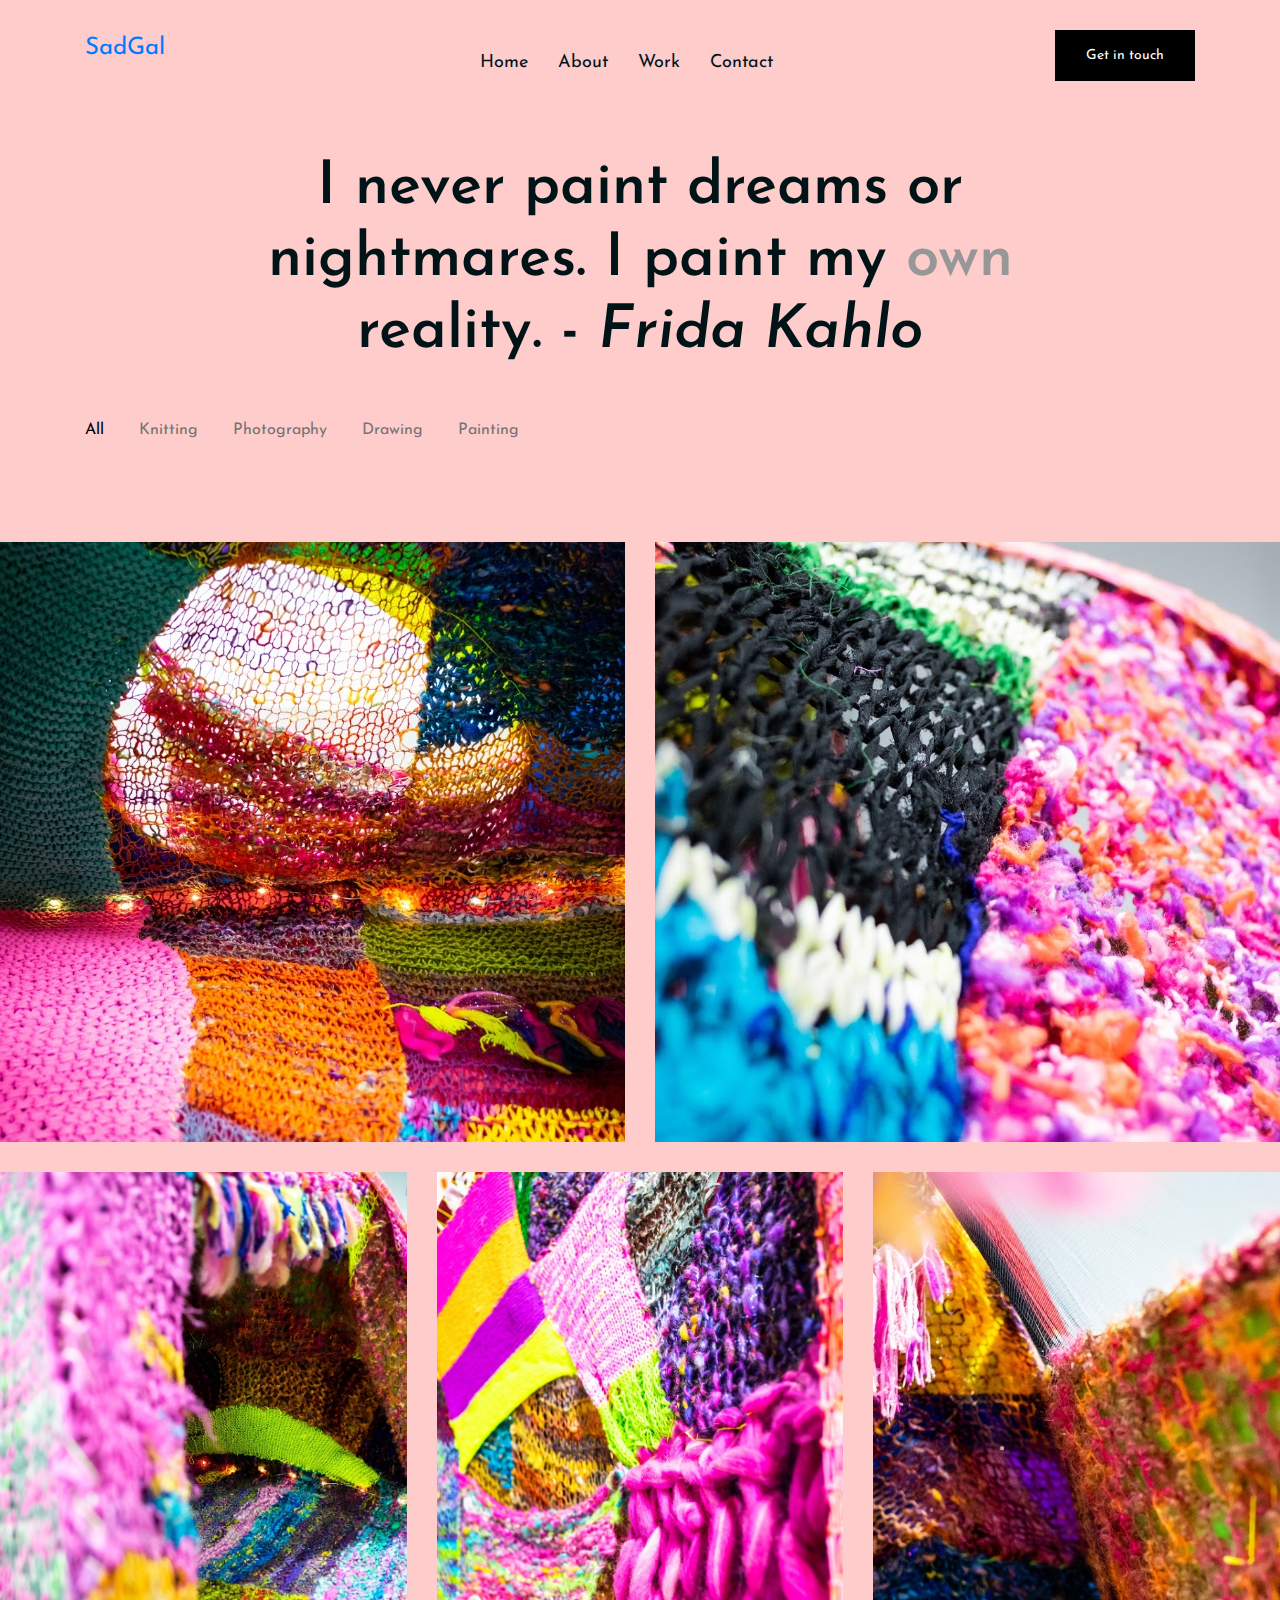
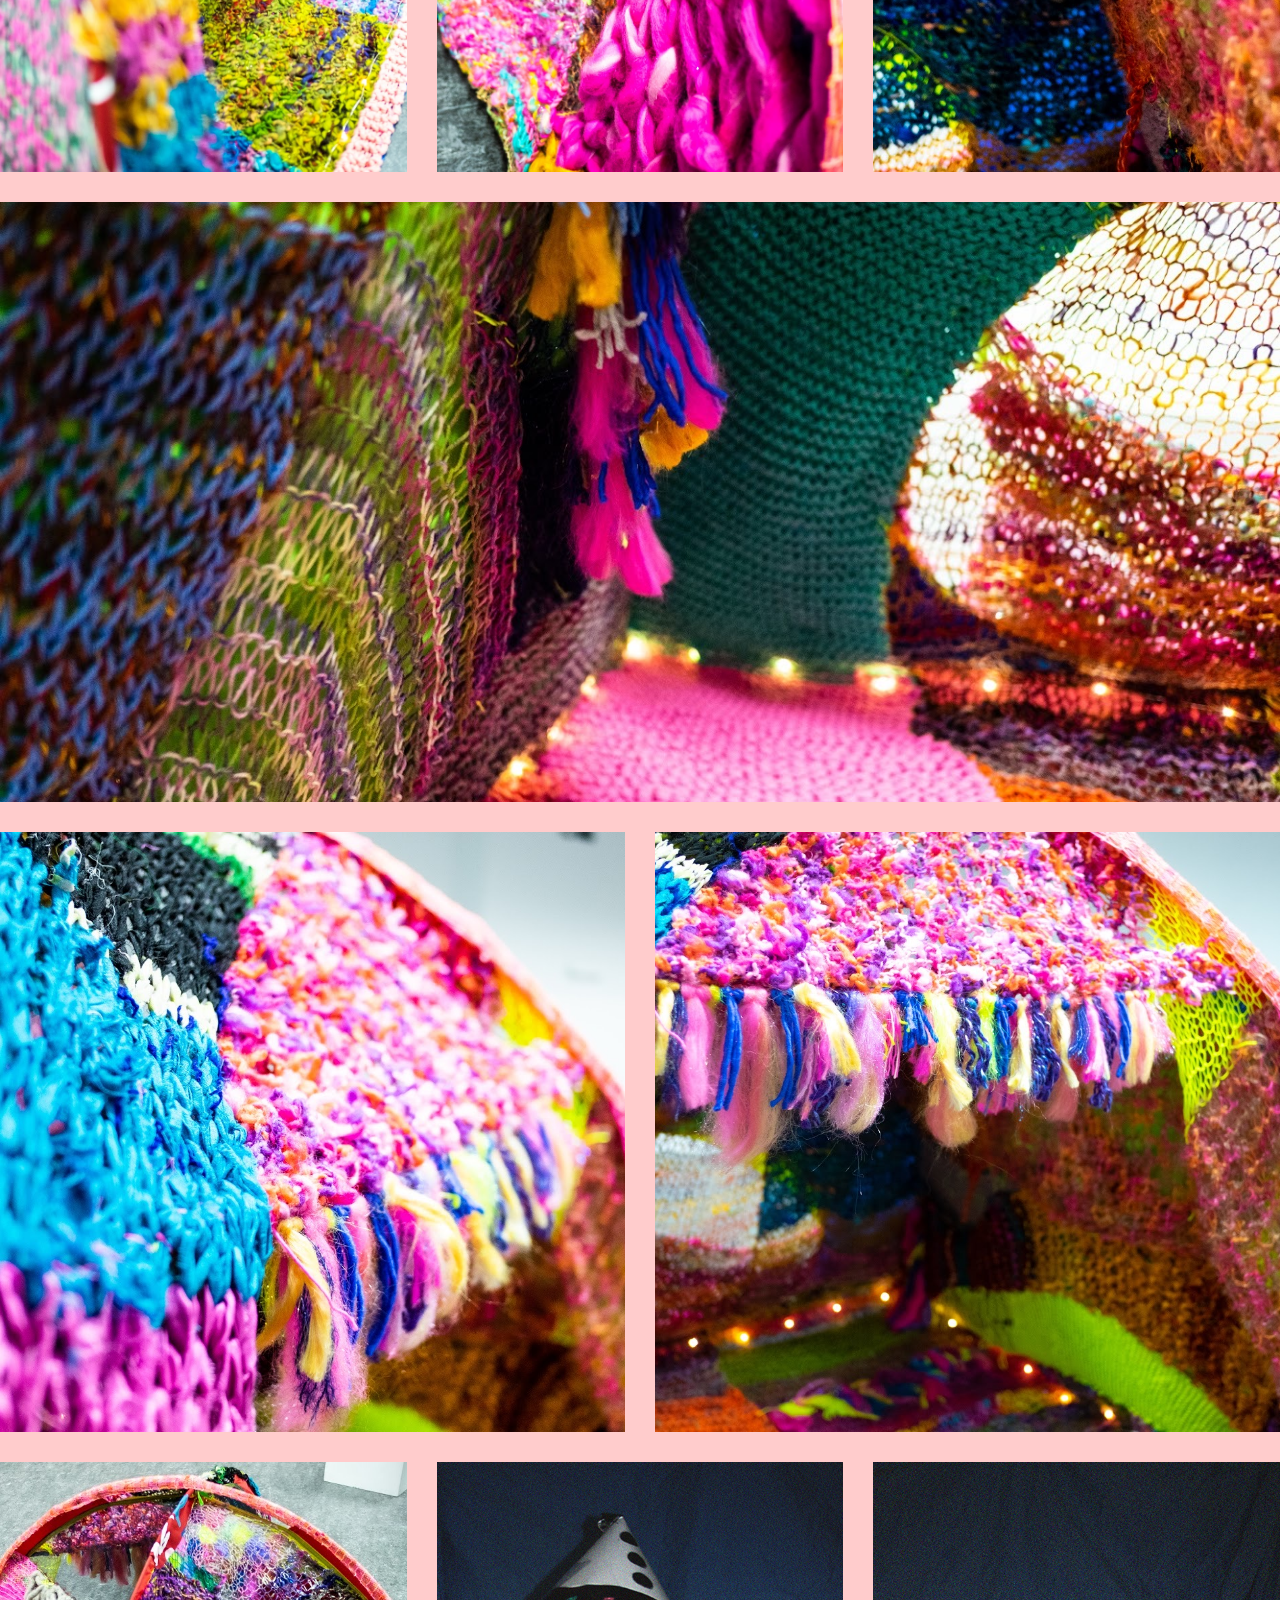
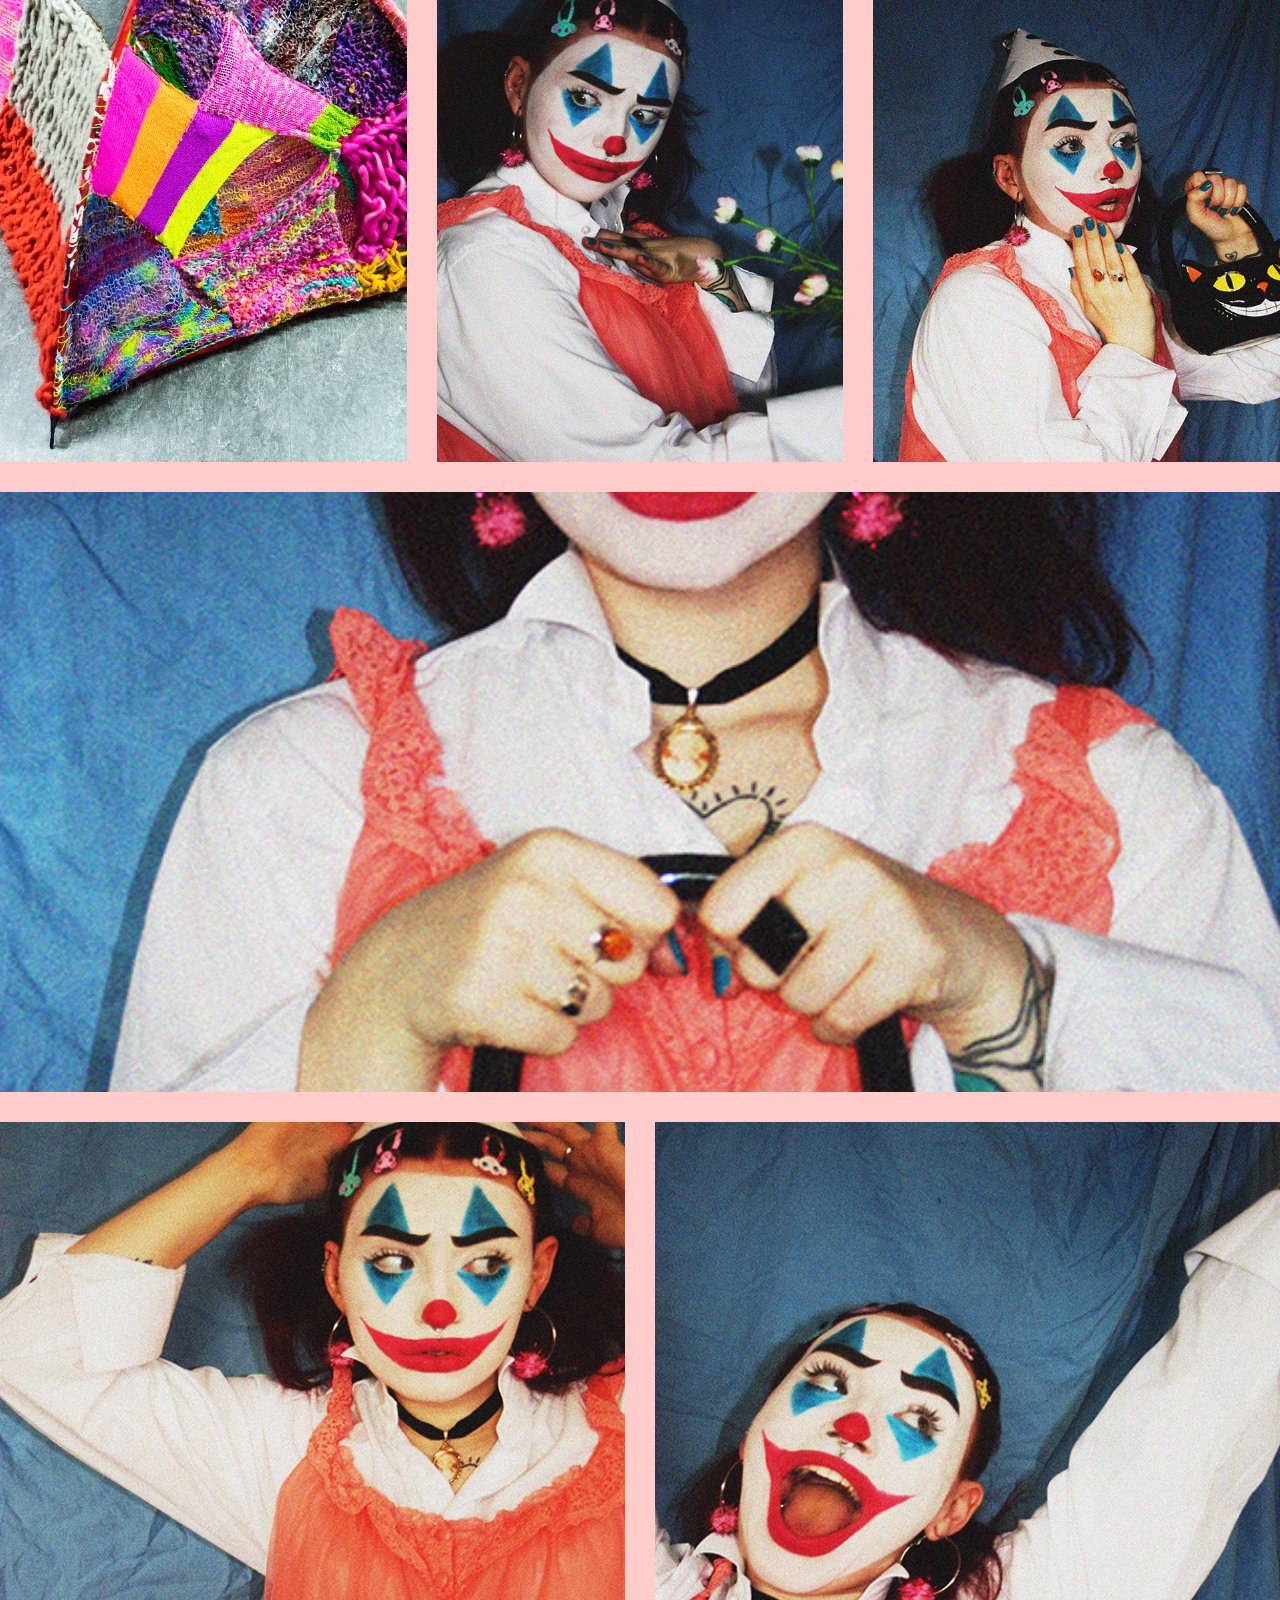
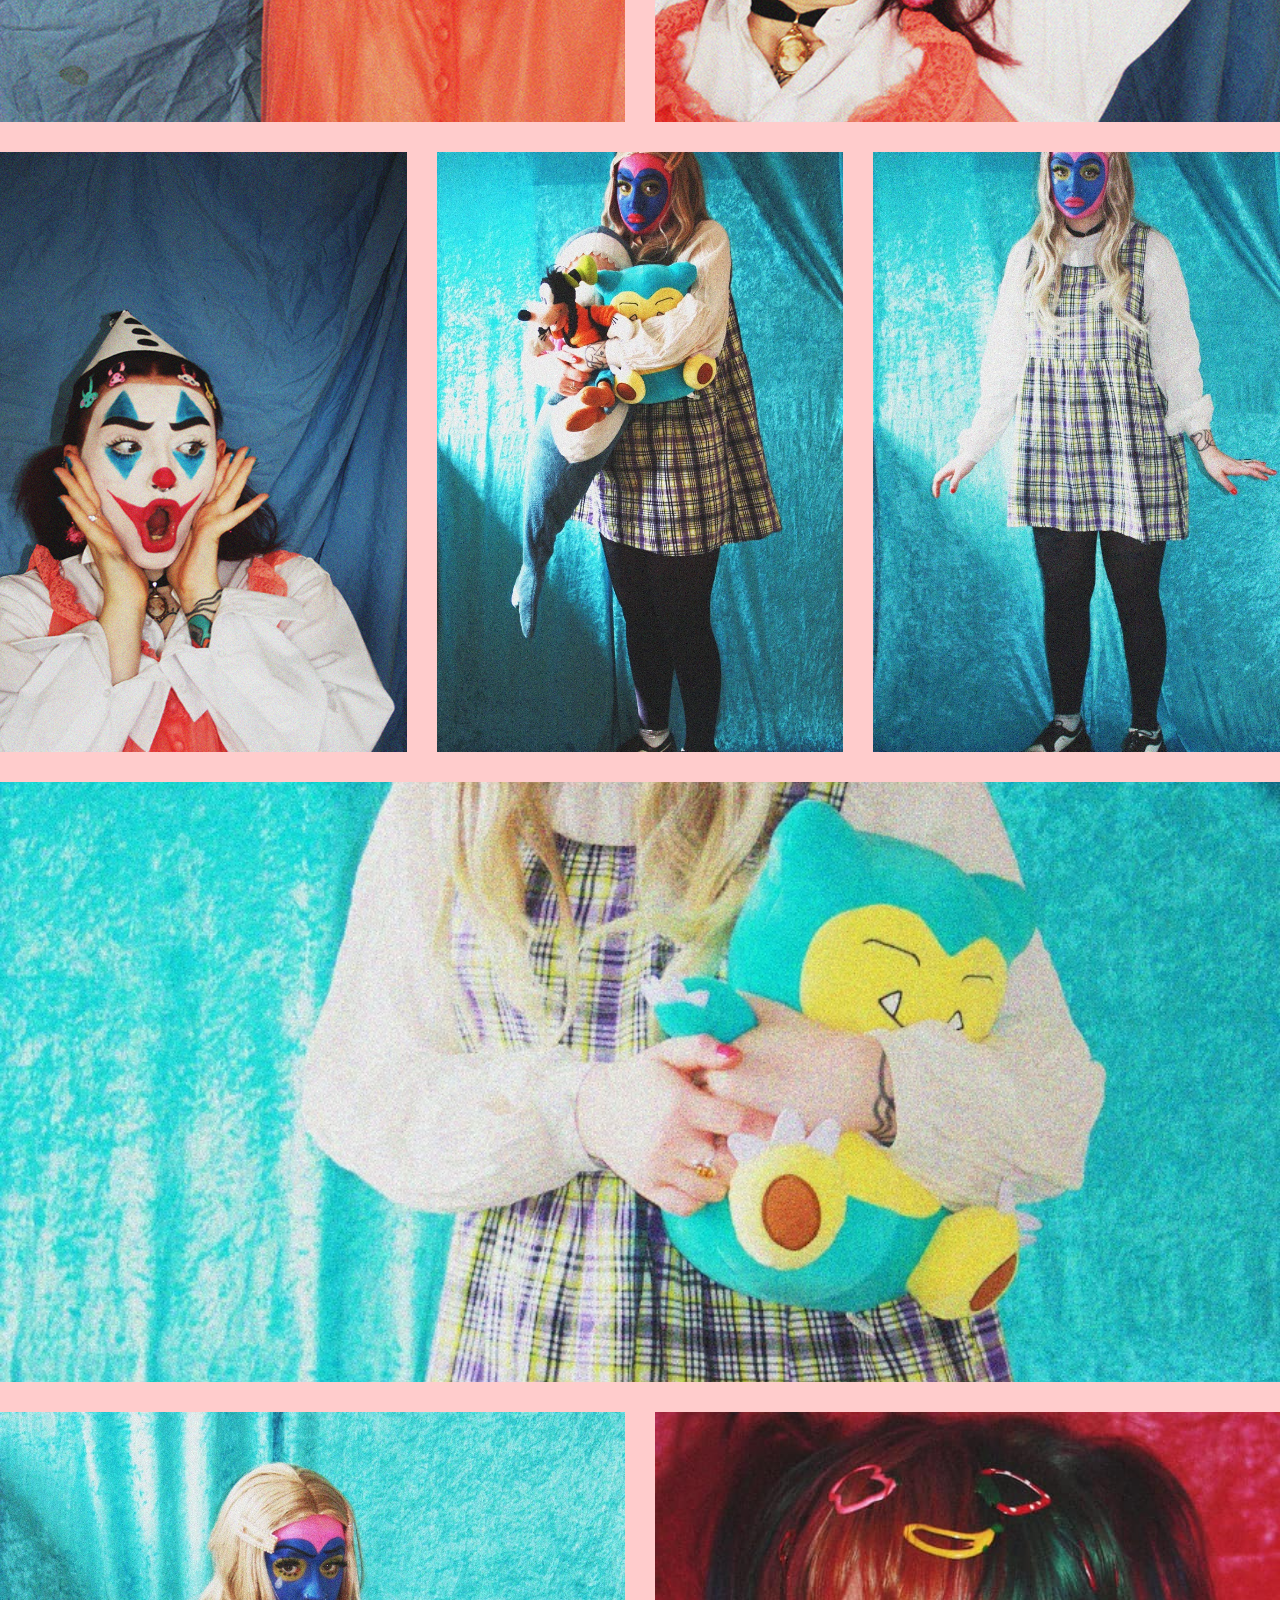
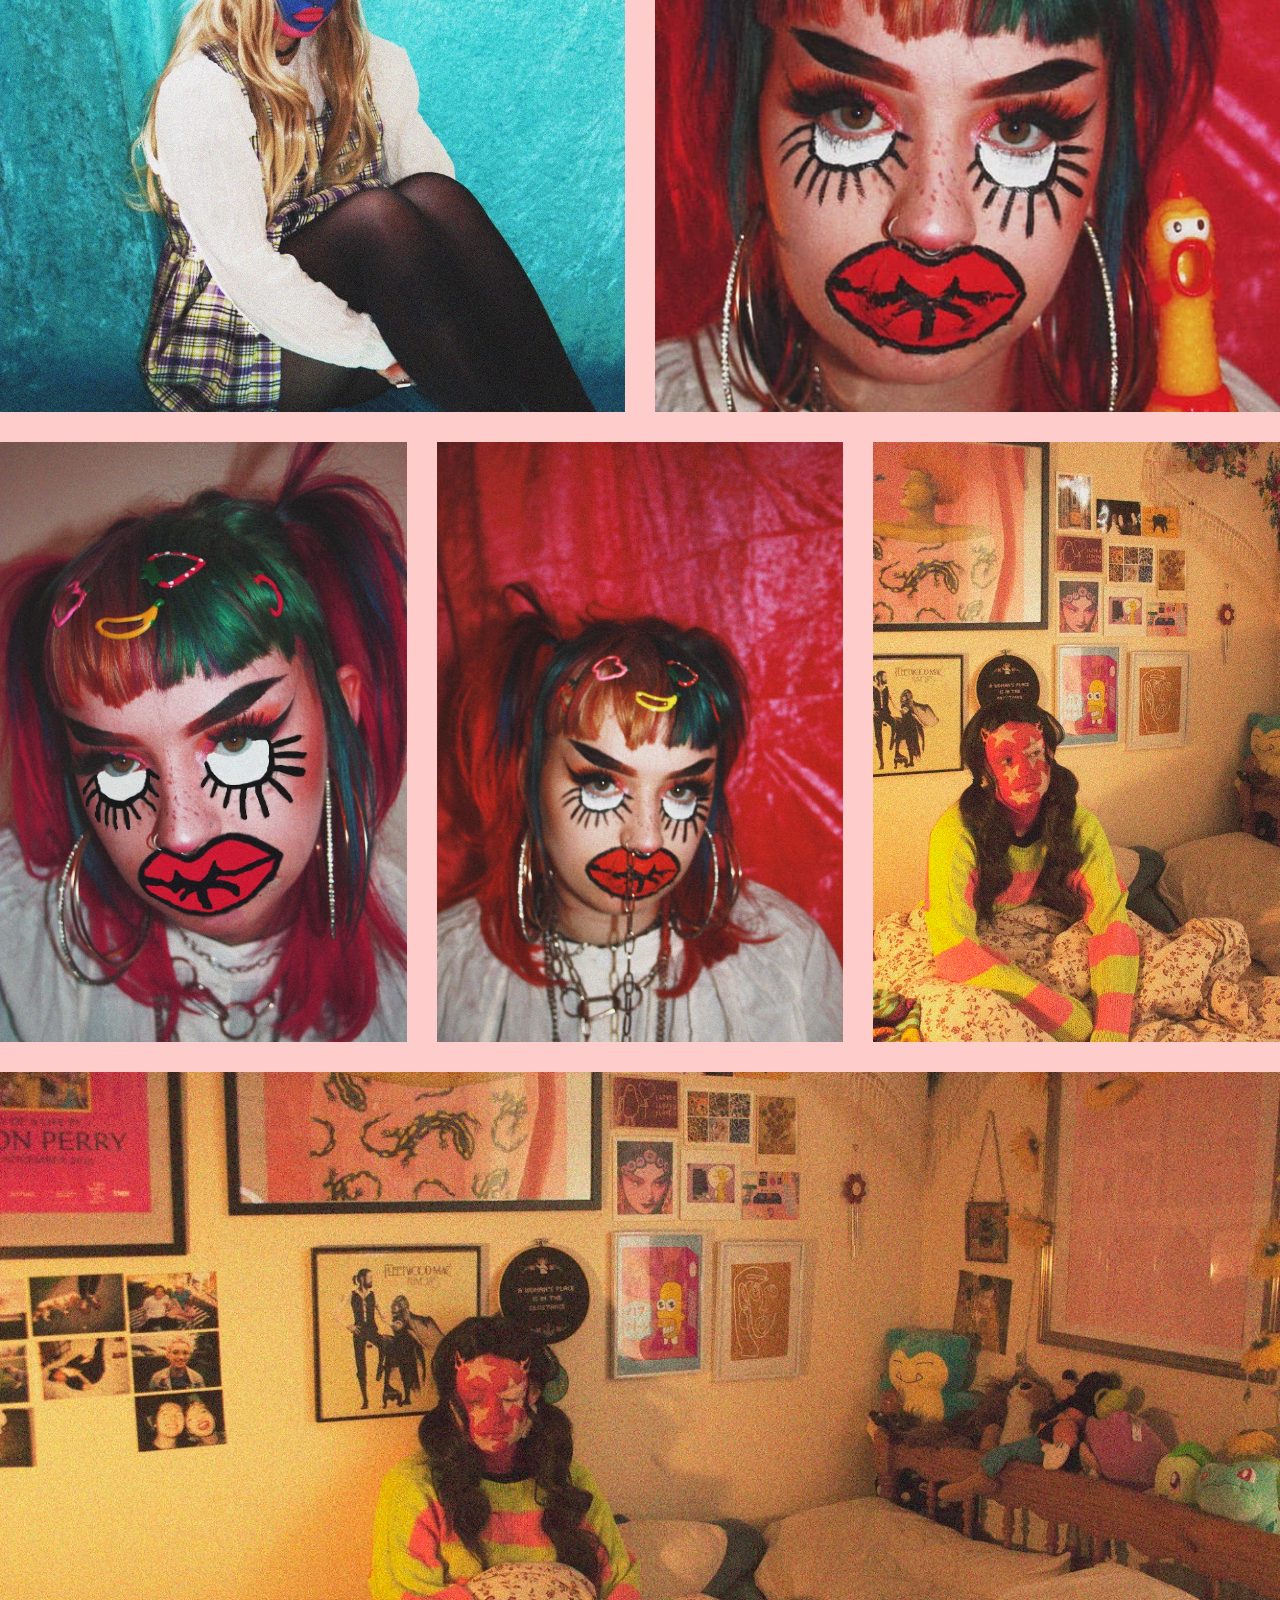
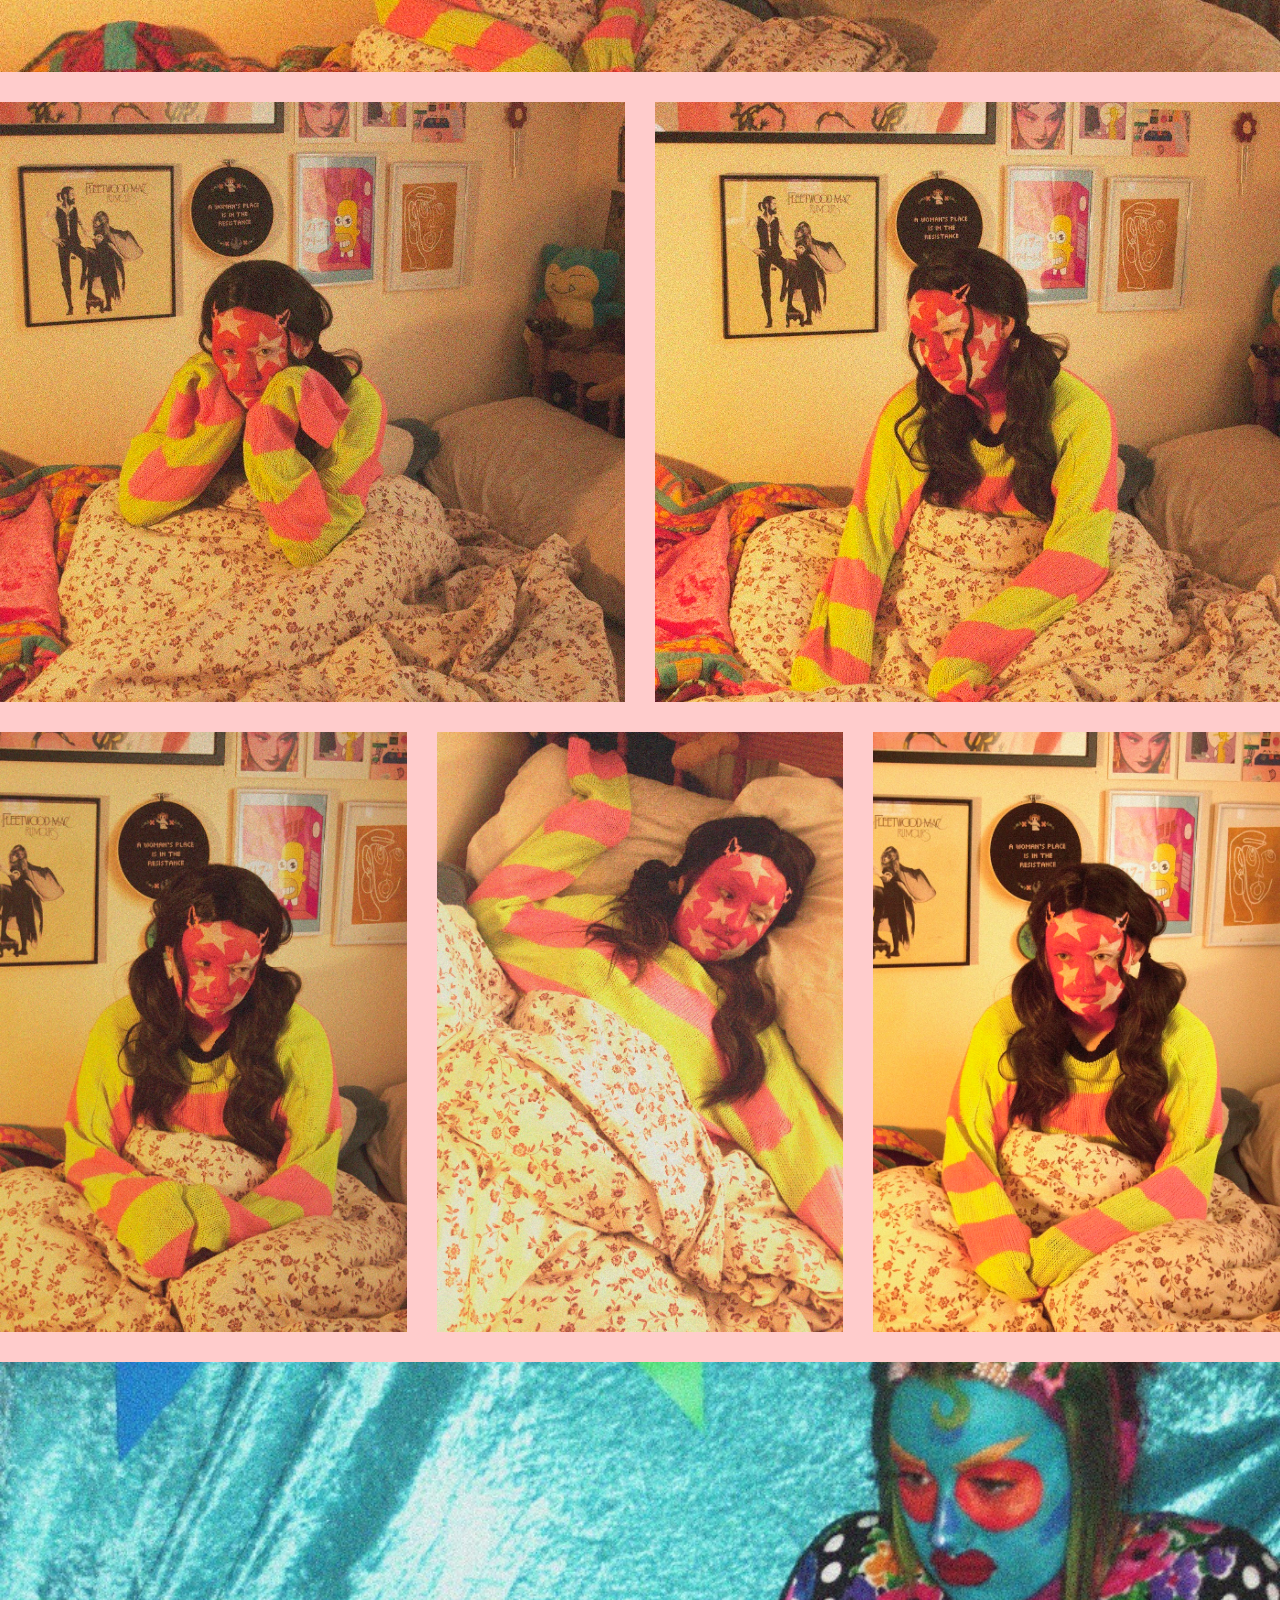
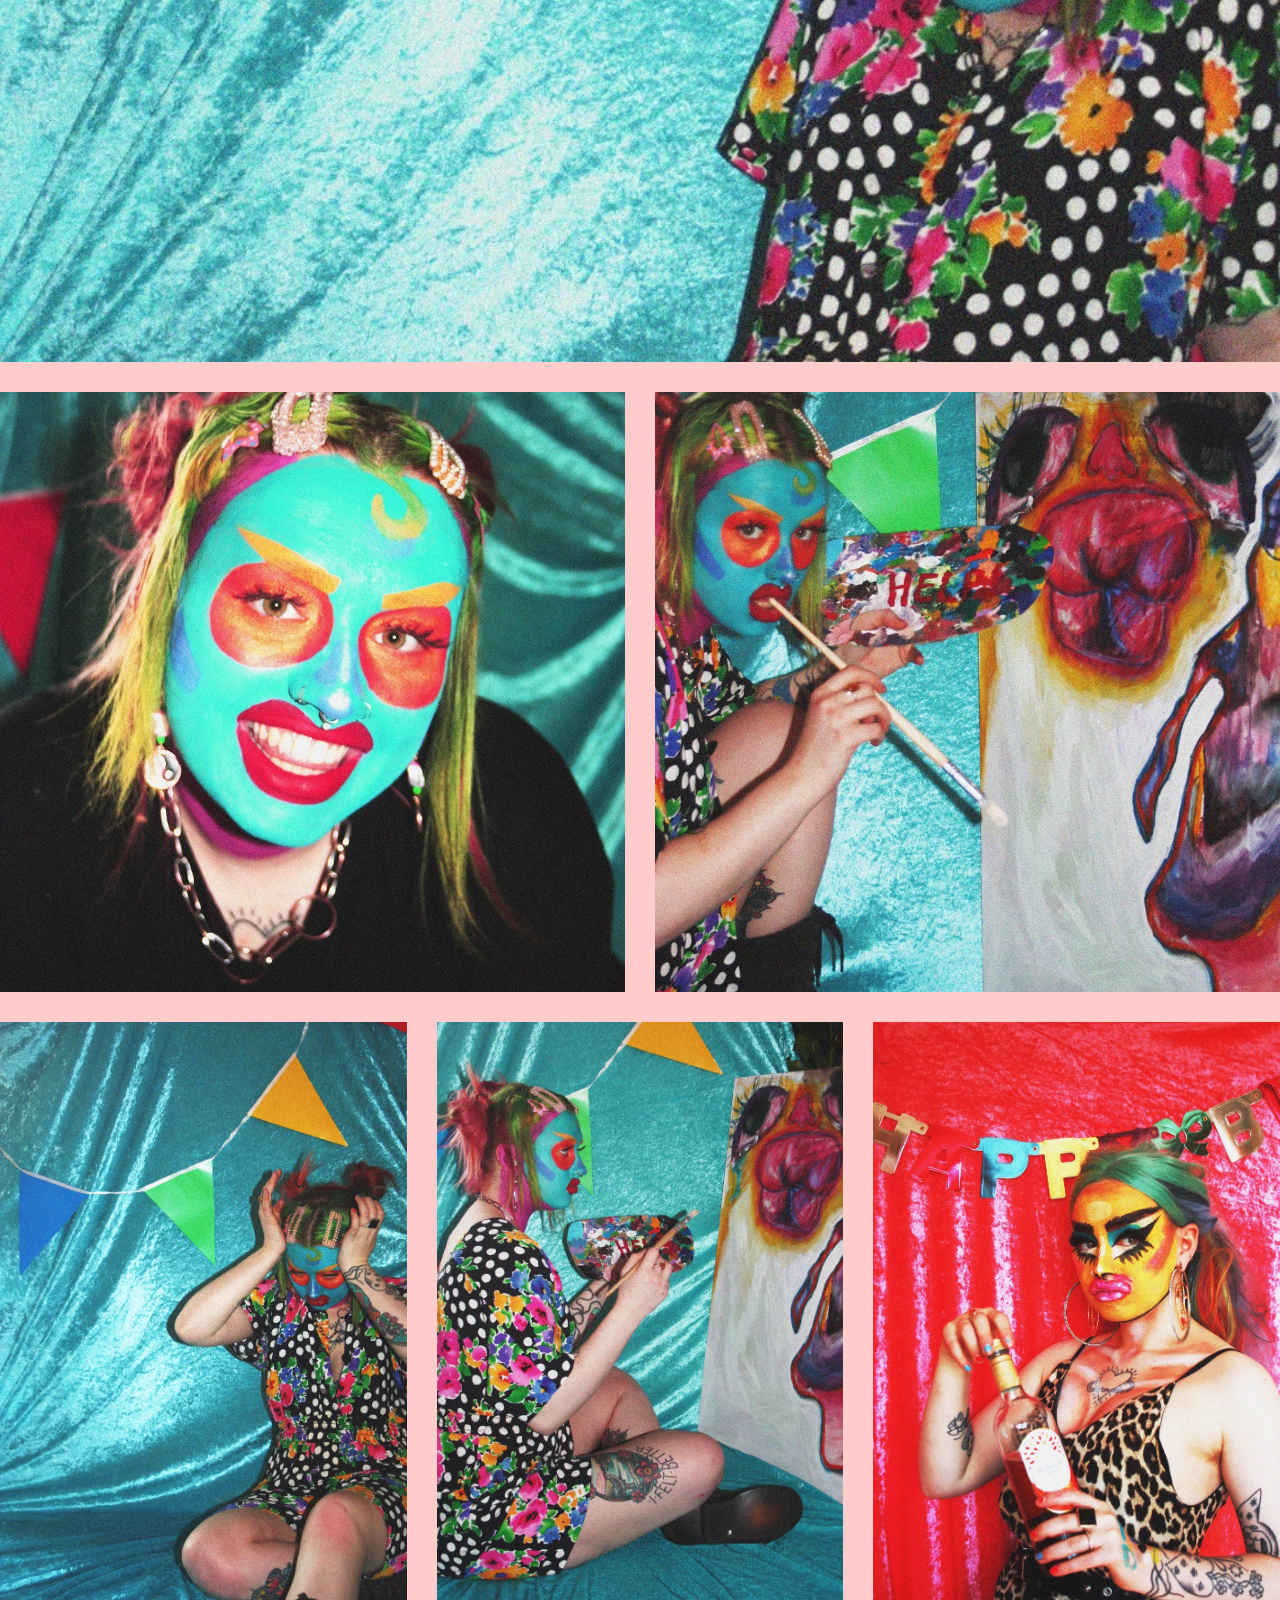
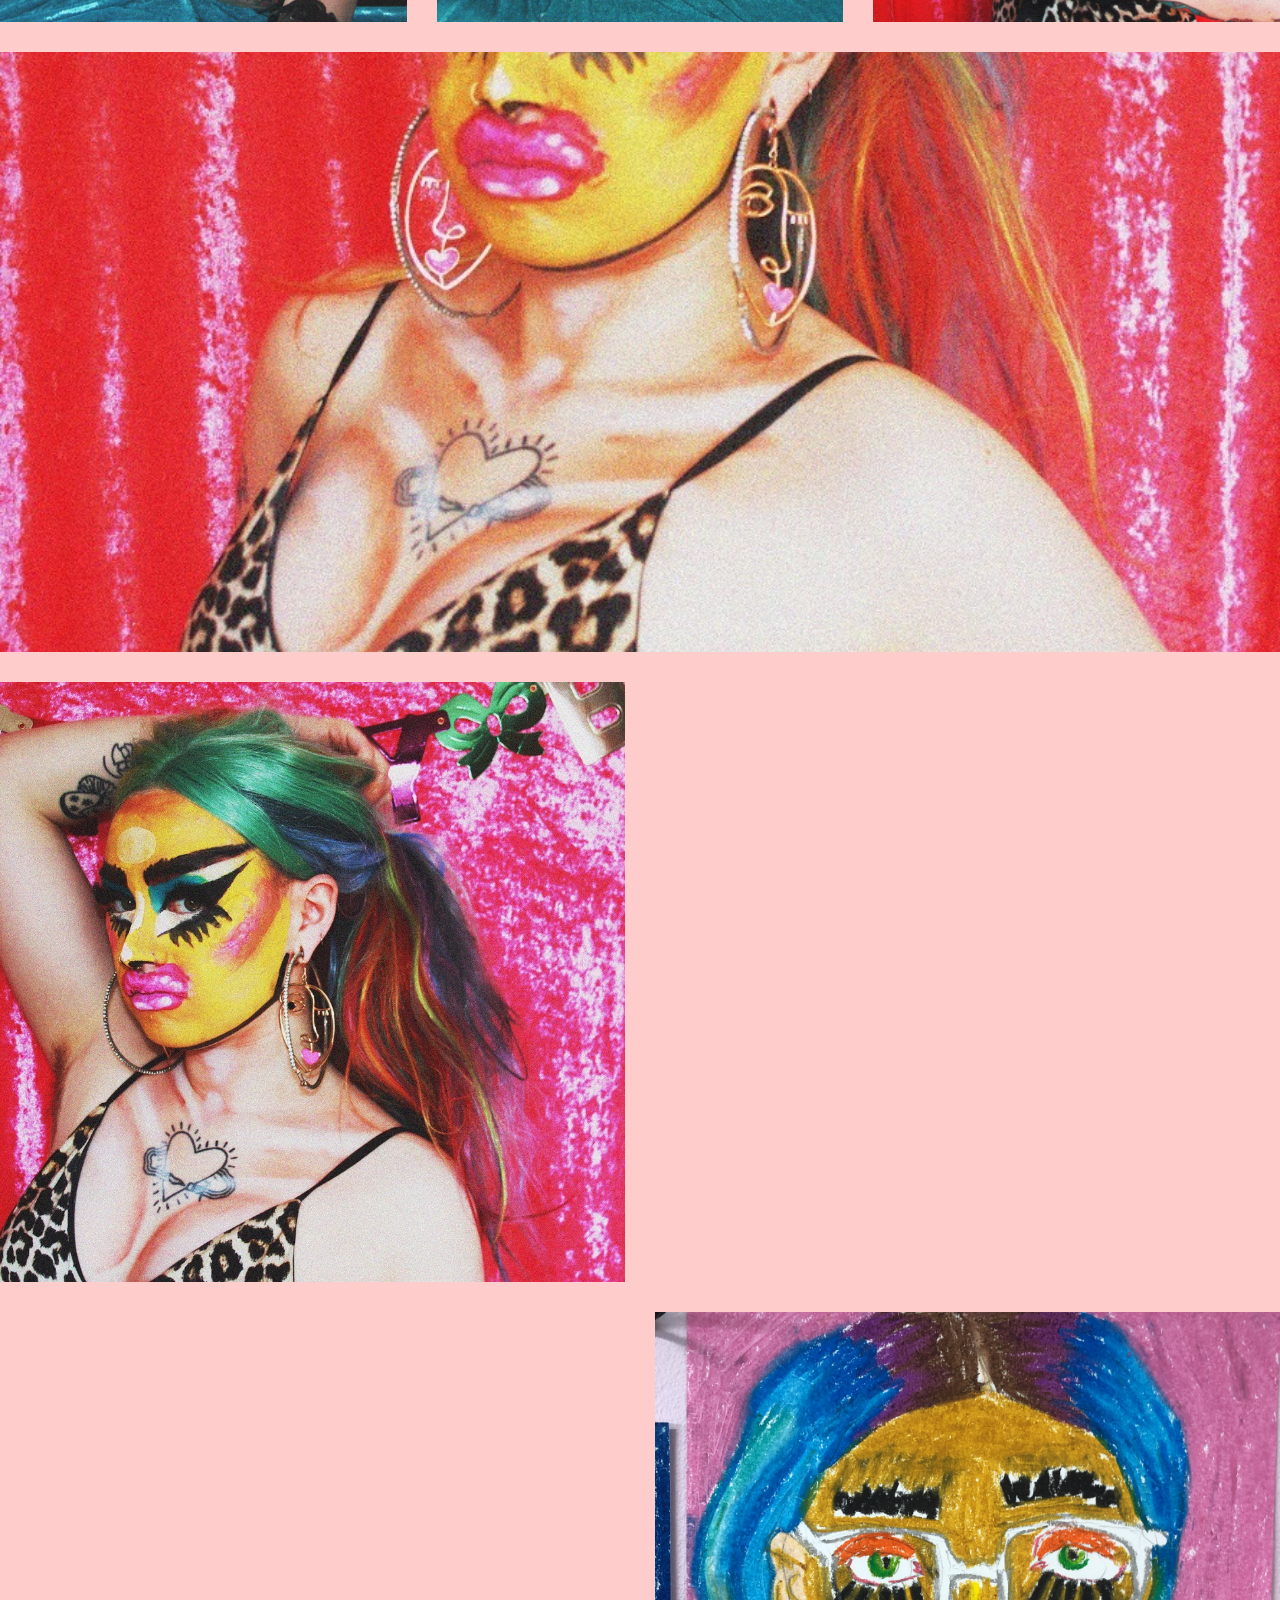
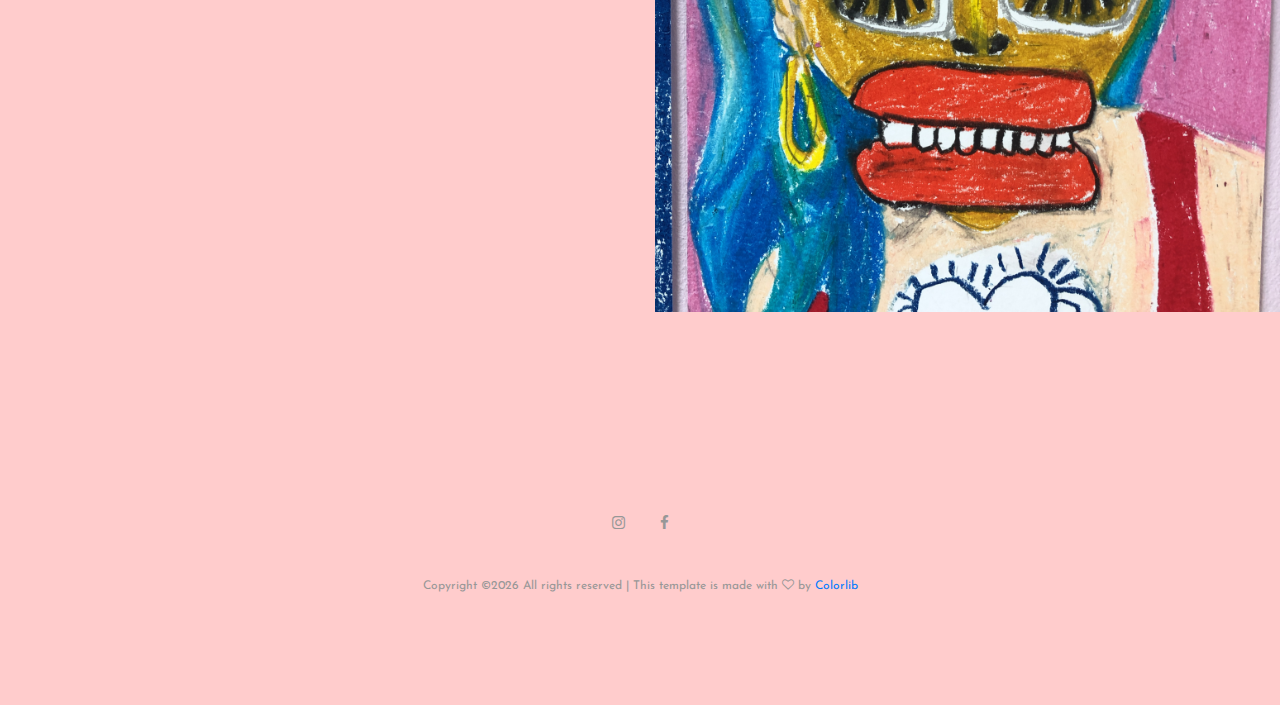
==== commit 29511259: "Update index.html" ====
--- a/index.html
+++ b/index.html
@@ -168,12 +168,13 @@
 					</a>
 				</div>
 				<div class="mix col-lg-6 col-md-6 digital">
-					<a href="img/portfolio/lulu5.JPG" class="portfolio-item set-bg " data-setbg="img/portfolio/lulu5.jpg">
-						<div class="pi-inner">
-							<h2>+ Expand</h2>
-						</div>						
-					</a>
-				</div><div class="mix col-lg-4 col-md-6 digital">
+					<a href="img/portfolio/lulu5.JPG" class="portfolio-item set-bg " data-setbg="img/portfolio/lulu5.JPG">
+						<div class="pi-inner">
+							<h2>+ Expand</h2>
+						</div>						
+					</a>
+				</div>
+				<div class="mix col-lg-4 col-md-6 digital">
 					<a href="img/portfolio/lulu6.JPG" class="portfolio-item set-bg " data-setbg="img/portfolio/lulu6.JPG">
 						<div class="pi-inner">
 							<h2>+ Expand</h2>
@@ -187,147 +188,147 @@
 						</div>						
 					</a>
 				</div>
-				</div><div class="mix col-lg-4 col-md-6 digital">
+				<div class="mix col-lg-4 col-md-6 digital">
 					<a href="img/portfolio/dolly2.JPG" class="portfolio-item set-bg " data-setbg="img/portfolio/dolly2.JPG">
 						<div class="pi-inner">
 							<h2>+ Expand</h2>
 						</div>						
 					</a>
 				</div>
-				</div><div class="mix col-lg-12 col-md-6 digital">
+				<div class="mix col-lg-12 col-md-6 digital">
 					<a href="img/portfolio/dolly3.JPG" class="portfolio-item set-bg " data-setbg="img/portfolio/dolly3.JPG">
 						<div class="pi-inner">
 							<h2>+ Expand</h2>
 						</div>						
 					</a>
 				</div>
-				</div><div class="mix col-lg-6 col-md-6 digital">
+				<div class="mix col-lg-6 col-md-6 digital">
 					<a href="img/portfolio/dolly4.JPG" class="portfolio-item set-bg " data-setbg="img/portfolio/dolly4.JPG">
 						<div class="pi-inner">
 							<h2>+ Expand</h2>
 						</div>						
 					</a>
 				</div>
-				</div><div class="mix col-lg-6 col-md-6 digital">
+				<div class="mix col-lg-6 col-md-6 digital">
 					<a href="img/portfolio/sayNothing1.jpg" class="portfolio-item set-bg " data-setbg="img/portfolio/sayNothing1.jpg">
 						<div class="pi-inner">
 							<h2>+ Expand</h2>
 						</div>						
 					</a>
 				</div>
-				</div><div class="mix col-lg-4 col-md-6 digital">
+				<div class="mix col-lg-4 col-md-6 digital">
 					<a href="img/portfolio/sayNothing2.JPG" class="portfolio-item set-bg " data-setbg="img/portfolio/sayNothing2.JPG">
 						<div class="pi-inner">
 							<h2>+ Expand</h2>
 						</div>						
 					</a>
 				</div>
-				</div><div class="mix col-lg-4 col-md-6 digital">
+				<div class="mix col-lg-4 col-md-6 digital">
 					<a href="img/portfolio/sayNothing3.JPG" class="portfolio-item set-bg " data-setbg="img/portfolio/sayNothing3.JPG">
 						<div class="pi-inner">
 							<h2>+ Expand</h2>
 						</div>						
 					</a>
 				</div>
-				</div><div class="mix col-lg-4 col-md-6 digital">
+				<div class="mix col-lg-4 col-md-6 digital">
 					<a href="img/portfolio/etoiles1.JPG" class="portfolio-item set-bg " data-setbg="img/portfolio/etoiles1.JPG">
 						<div class="pi-inner">
 							<h2>+ Expand</h2>
 						</div>						
 					</a>
 				</div>
-				</div><div class="mix col-lg-12 col-md-6 digital">
+				<div class="mix col-lg-12 col-md-6 digital">
 					<a href="img/portfolio/etoiles2.JPG" class="portfolio-item set-bg " data-setbg="img/portfolio/etoiles2.JPG">
 						<div class="pi-inner">
 							<h2>+ Expand</h2>
 						</div>						
 					</a>
 				</div>
-				</div><div class="mix col-lg-6 col-md-6 digital">
+				<div class="mix col-lg-6 col-md-6 digital">
 					<a href="img/portfolio/etoiles3.JPG" class="portfolio-item set-bg " data-setbg="img/portfolio/etoiles3.JPG">
 						<div class="pi-inner">
 							<h2>+ Expand</h2>
 						</div>						
 					</a>
 				</div>
-				</div><div class="mix col-lg-6 col-md-6 digital">
+				<div class="mix col-lg-6 col-md-6 digital">
 					<a href="img/portfolio/etoiles4.JPG" class="portfolio-item set-bg " data-setbg="img/portfolio/etoiles4.JPG">
 						<div class="pi-inner">
 							<h2>+ Expand</h2>
 						</div>						
 					</a>
 				</div>
-				</div><div class="mix col-lg-4 col-md-6 digital">
+				<div class="mix col-lg-4 col-md-6 digital">
 					<a href="img/portfolio/etoiles5.JPG" class="portfolio-item set-bg " data-setbg="img/portfolio/etoiles5.JPG">
 						<div class="pi-inner">
 							<h2>+ Expand</h2>
 						</div>						
 					</a>
 				</div>
-				</div><div class="mix col-lg-4 col-md-6 digital">
+				<div class="mix col-lg-4 col-md-6 digital">
 					<a href="img/portfolio/etoiles6.JPG" class="portfolio-item set-bg " data-setbg="img/portfolio/etoiles6.JPG">
 						<div class="pi-inner">
 							<h2>+ Expand</h2>
 						</div>						
 					</a>
 				</div>
-				</div><div class="mix col-lg-4 col-md-6 digital">
+				<div class="mix col-lg-4 col-md-6 digital">
 					<a href="img/portfolio/etoiles7.JPG" class="portfolio-item set-bg " data-setbg="img/portfolio/etoiles7.JPG">
 						<div class="pi-inner">
 							<h2>+ Expand</h2>
 						</div>						
 					</a>
 				</div>
-				</div><div class="mix col-lg-12 col-md-6 digital">
+				<div class="mix col-lg-12 col-md-6 digital">
 					<a href="img/portfolio/bleu1.JPG" class="portfolio-item set-bg " data-setbg="img/portfolio/bleu1.JPG">
 						<div class="pi-inner">
 							<h2>+ Expand</h2>
 						</div>						
 					</a>
 				</div>
-				</div><div class="mix col-lg-6 col-md-6 digital">
+				<div class="mix col-lg-6 col-md-6 digital">
 					<a href="img/portfolio/bleu2.JPG" class="portfolio-item set-bg " data-setbg="img/portfolio/bleu2.JPG">
 						<div class="pi-inner">
 							<h2>+ Expand</h2>
 						</div>						
 					</a>
 				</div>
-				</div><div class="mix col-lg-6 col-md-6 digital">
+				<div class="mix col-lg-6 col-md-6 digital">
 					<a href="img/portfolio/bleu3.JPG" class="portfolio-item set-bg " data-setbg="img/portfolio/bleu3.JPG">
 						<div class="pi-inner">
 							<h2>+ Expand</h2>
 						</div>						
 					</a>
 				</div>
-				</div><div class="mix col-lg-4 col-md-6 digital">
+				<div class="mix col-lg-4 col-md-6 digital">
 					<a href="img/portfolio/bleu4.JPG" class="portfolio-item set-bg " data-setbg="img/portfolio/bleu4.JPG">
 						<div class="pi-inner">
 							<h2>+ Expand</h2>
 						</div>						
 					</a>
 				</div>
-				</div><div class="mix col-lg-4 col-md-6 digital">
+				<div class="mix col-lg-4 col-md-6 digital">
 					<a href="img/portfolio/bleu5.JPG" class="portfolio-item set-bg " data-setbg="img/portfolio/bleu5.JPG">
 						<div class="pi-inner">
 							<h2>+ Expand</h2>
 						</div>						
 					</a>
 				</div>
-				</div><div class="mix col-lg-4 col-md-6 digital">
+				<div class="mix col-lg-4 col-md-6 digital">
 					<a href="img/portfolio/bimbo1.JPG" class="portfolio-item set-bg " data-setbg="img/portfolio/bimbo1.JPG">
 						<div class="pi-inner">
 							<h2>+ Expand</h2>
 						</div>						
 					</a>
 				</div>
-				</div><div class="mix col-lg-12 col-md-6 digital">
+				<div class="mix col-lg-12 col-md-6 digital">
 					<a href="img/portfolio/bimbo2.JPG" class="portfolio-item set-bg " data-setbg="img/portfolio/bimbo2.JPG">
 						<div class="pi-inner">
 							<h2>+ Expand</h2>
 						</div>						
 					</a>
 				</div>
-				</div><div class="mix col-lg-6 col-md-6 digital">
+				<div class="mix col-lg-6 col-md-6 digital">
 					<a href="img/portfolio/bimbo3.jpg" class="portfolio-item set-bg " data-setbg="img/portfolio/bimbo3.JPG">
 						<div class="pi-inner">
 							<h2>+ Expand</h2>
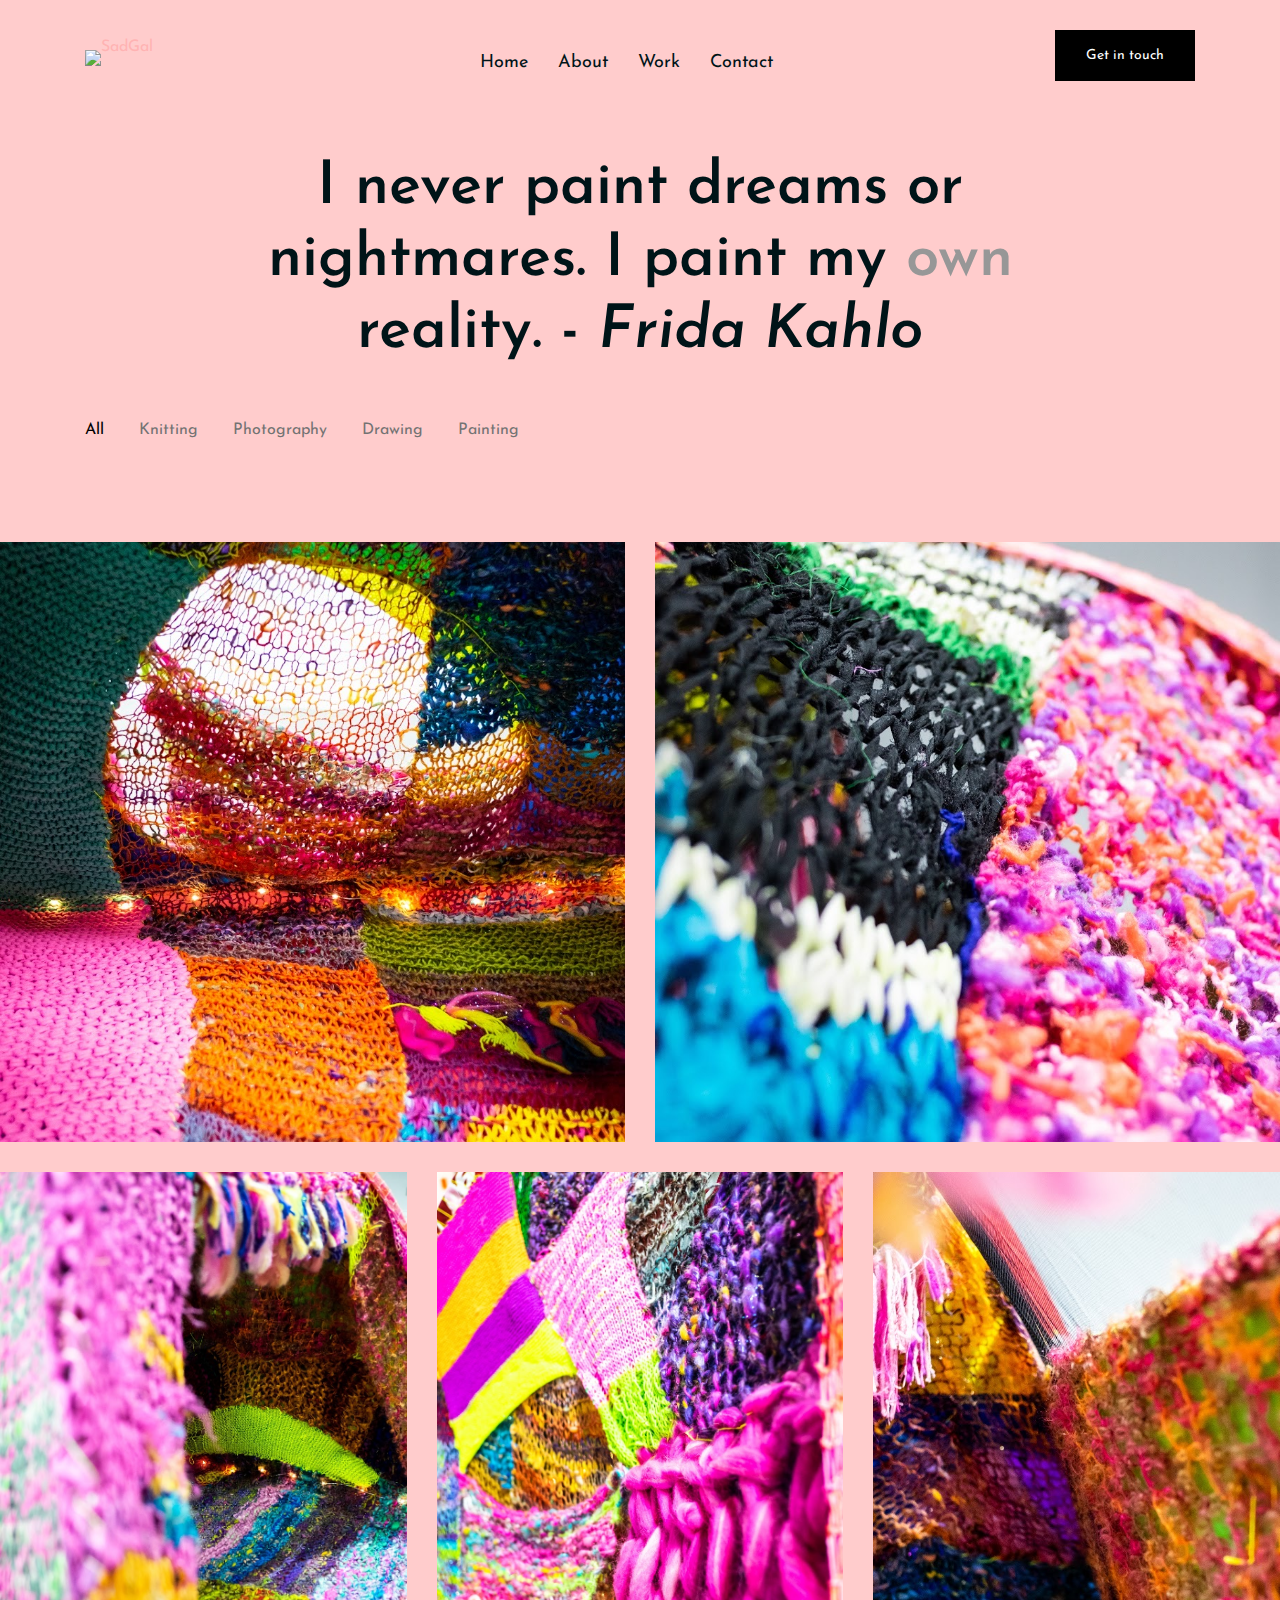
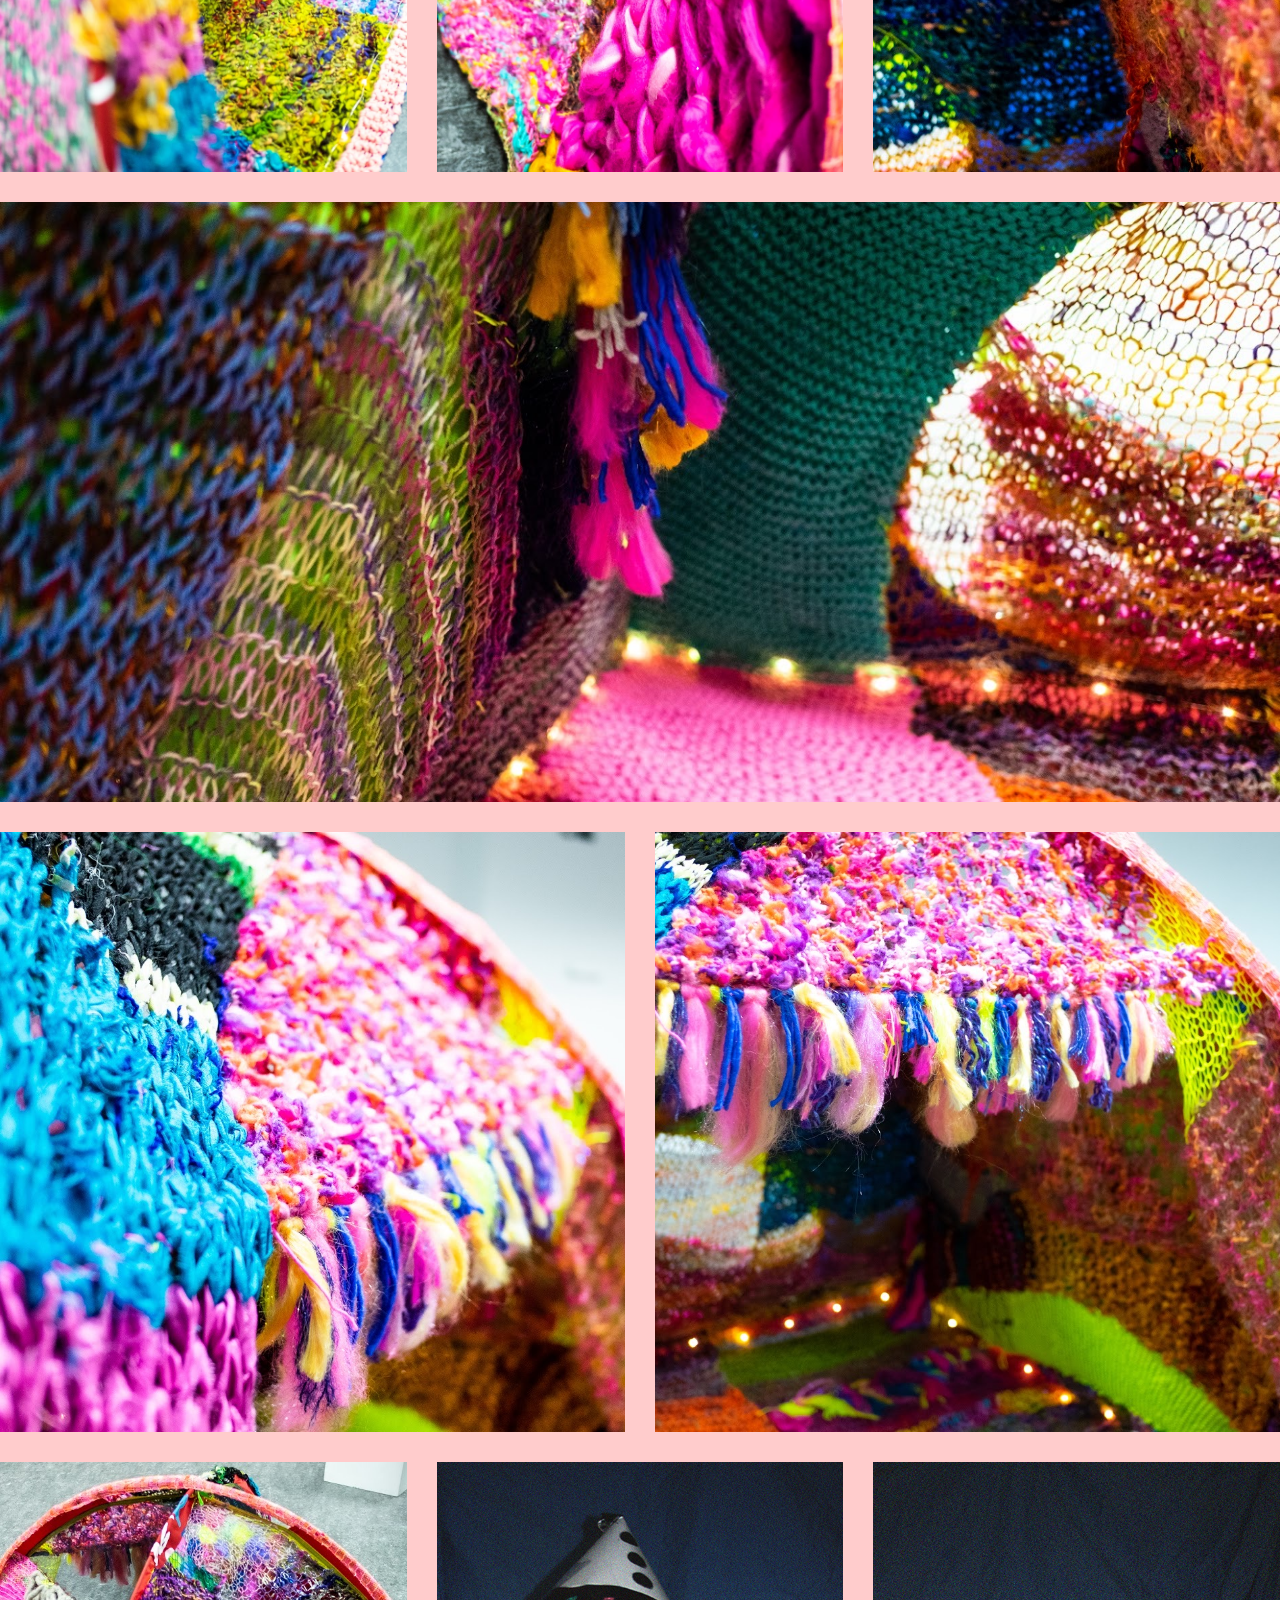
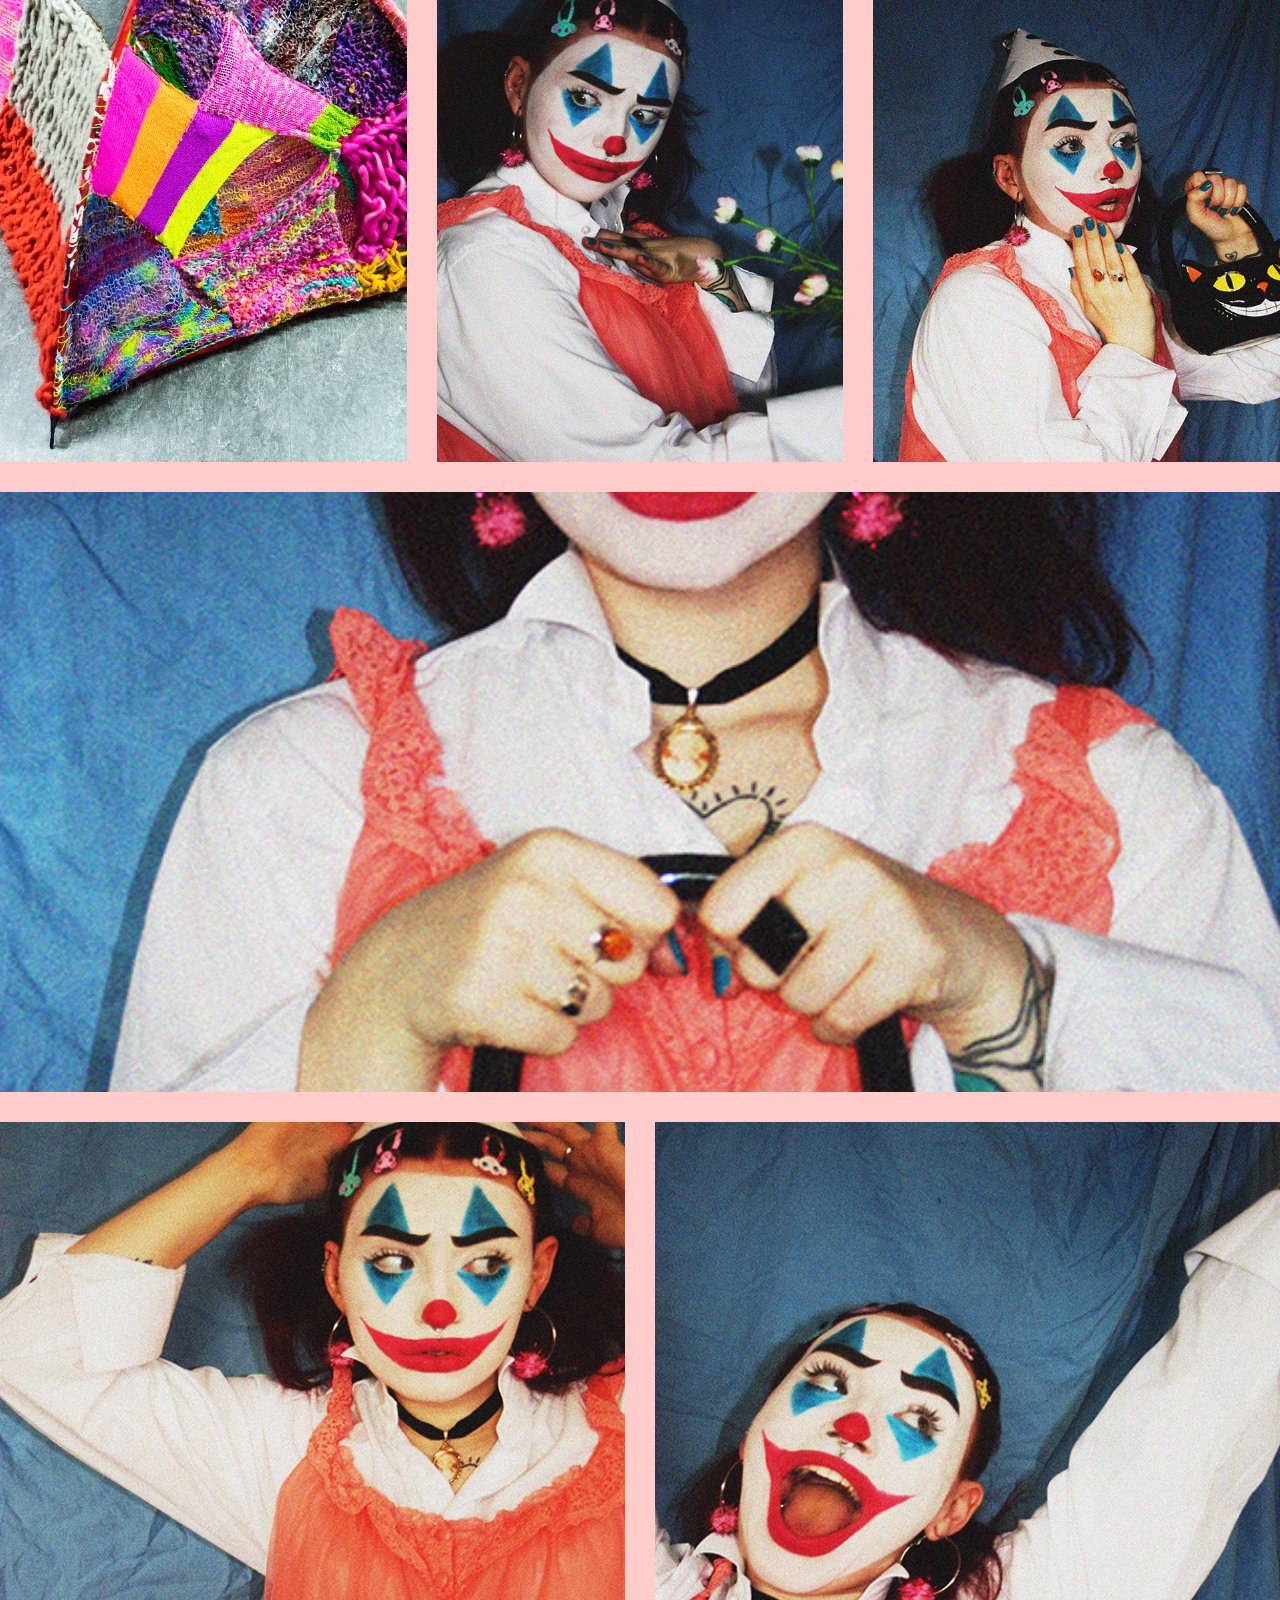
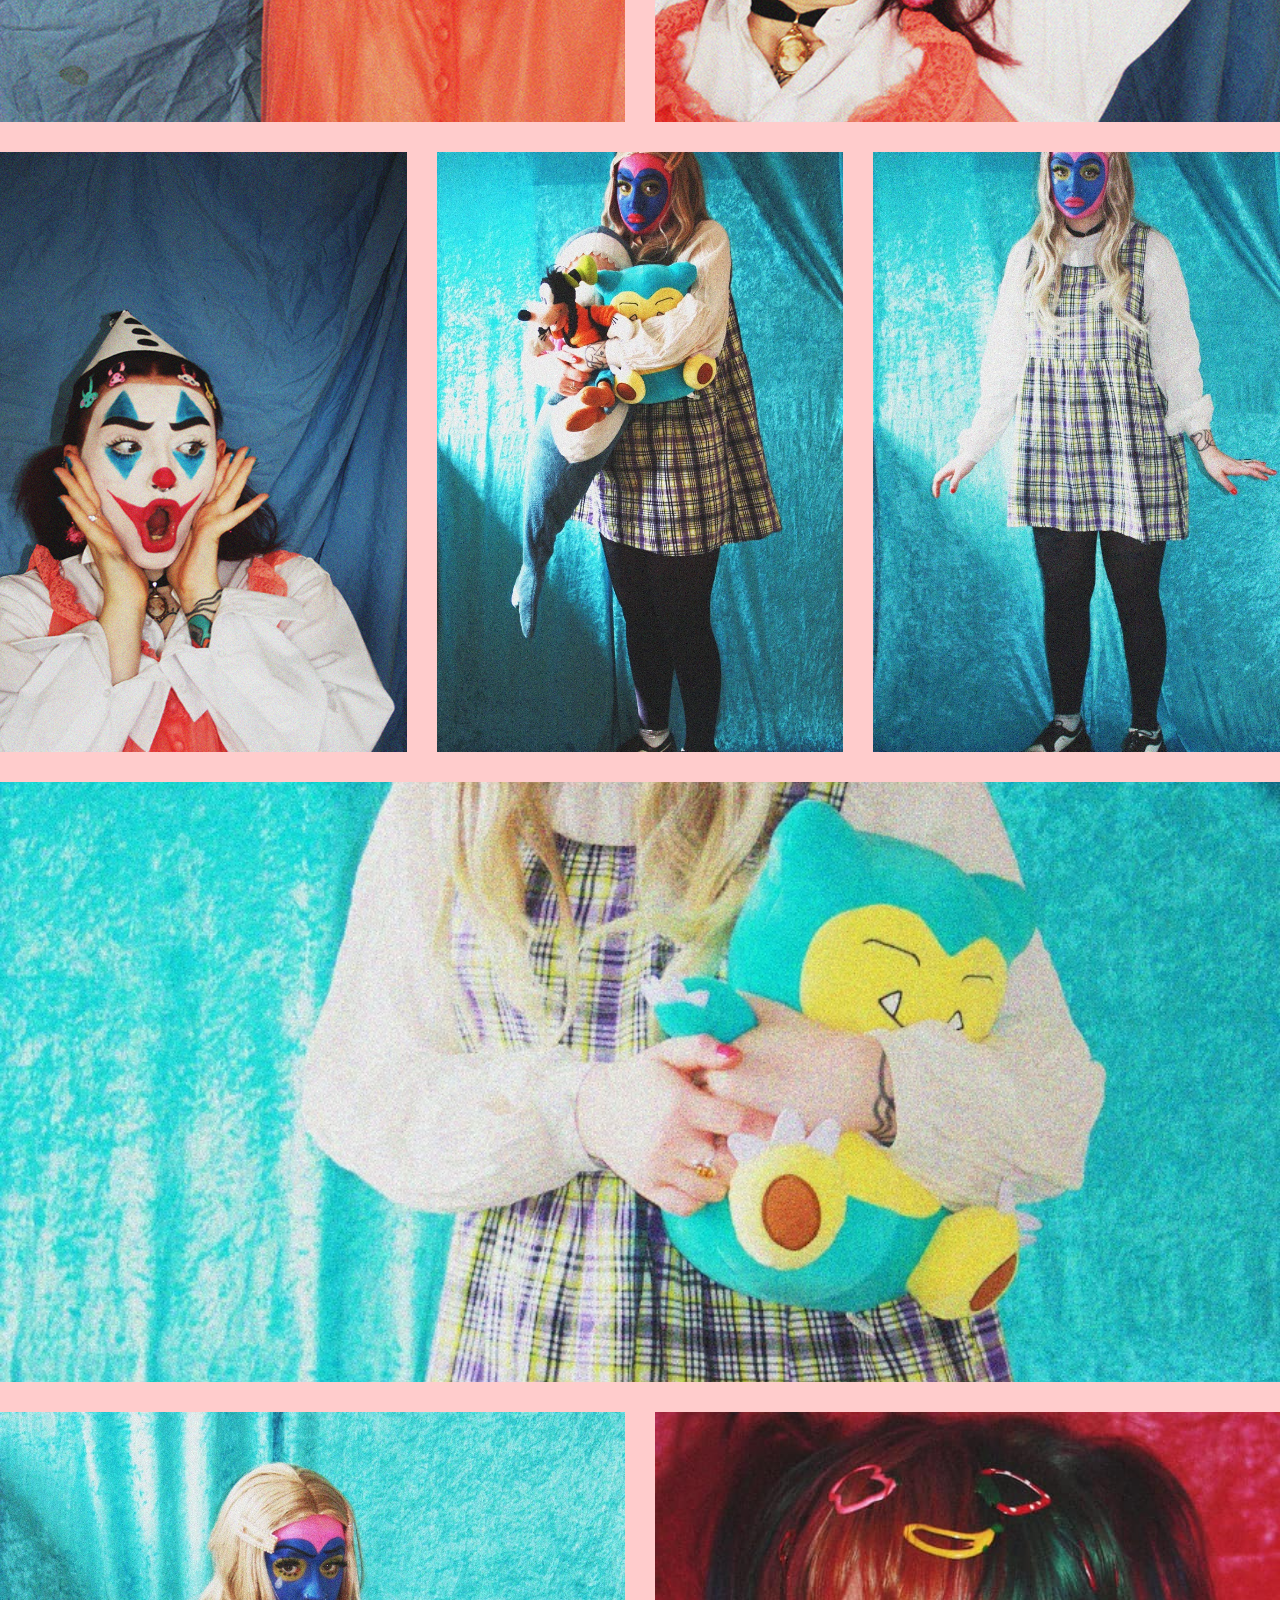
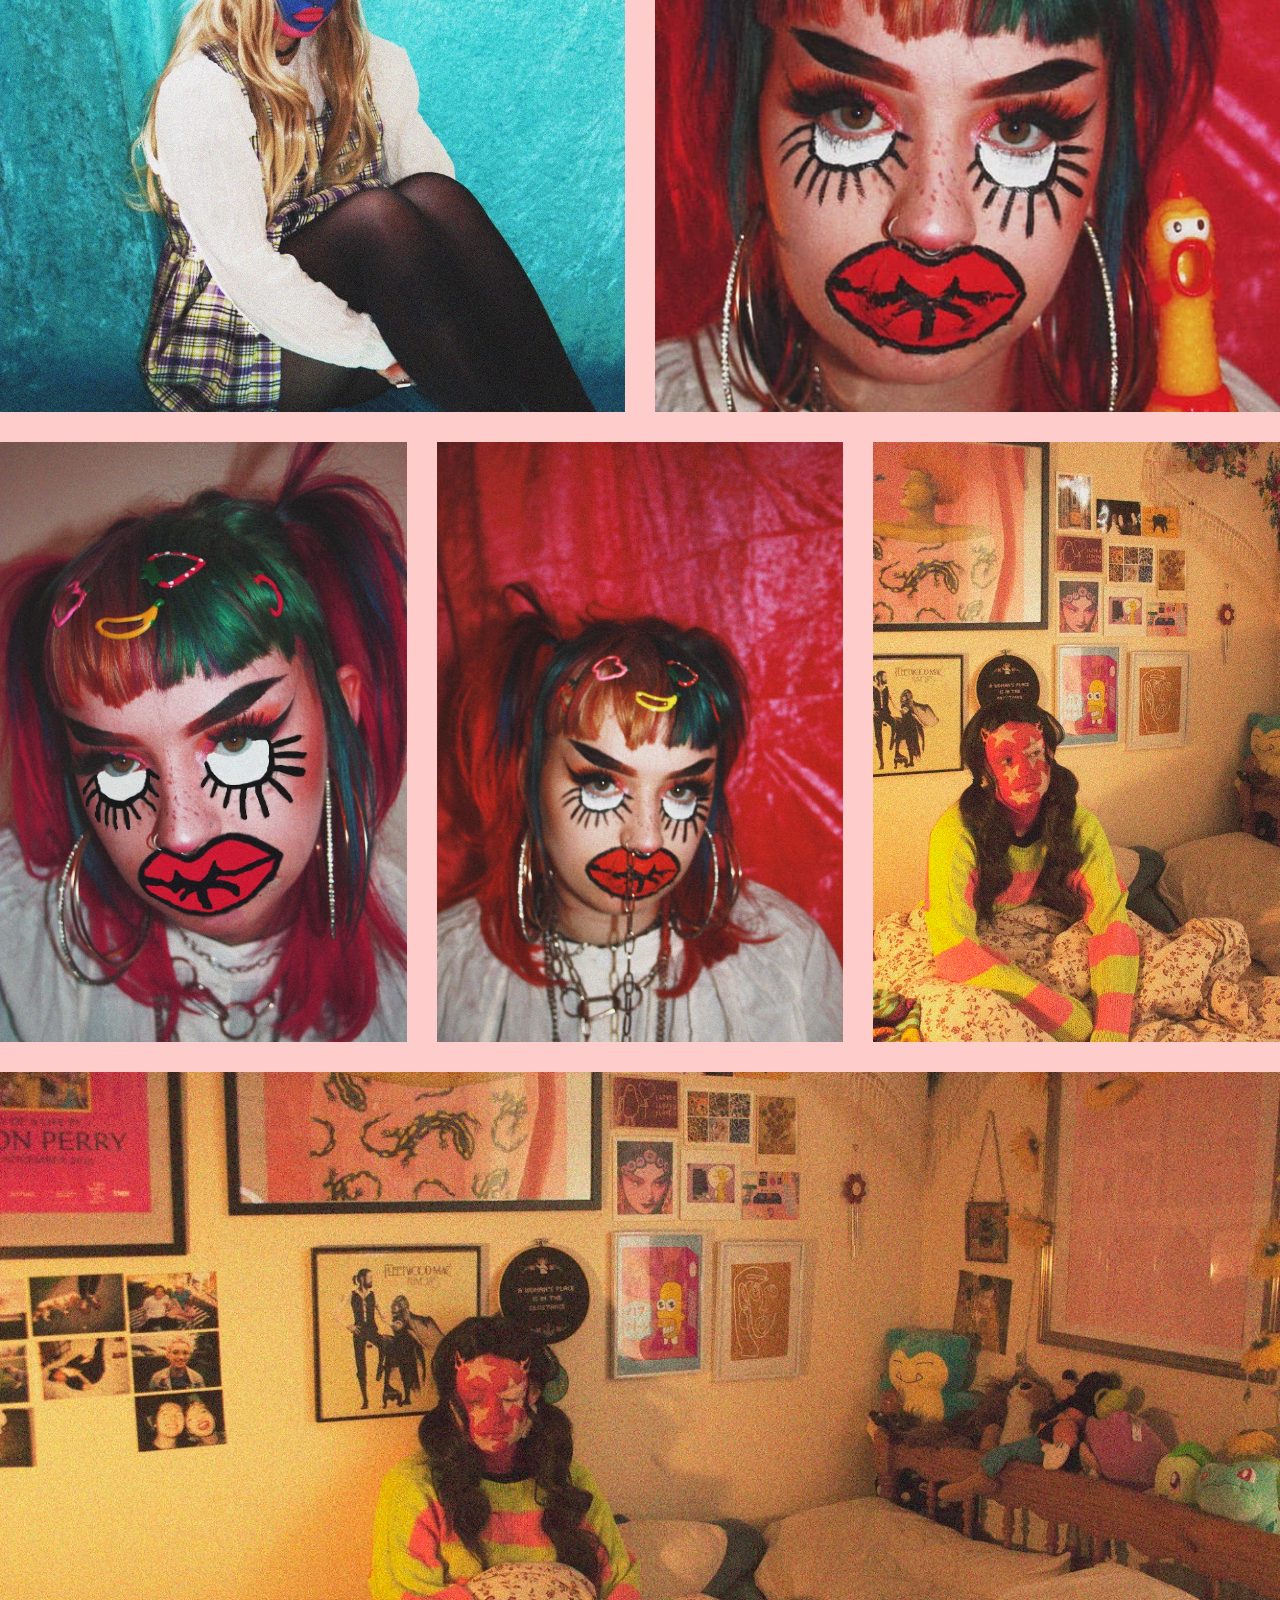
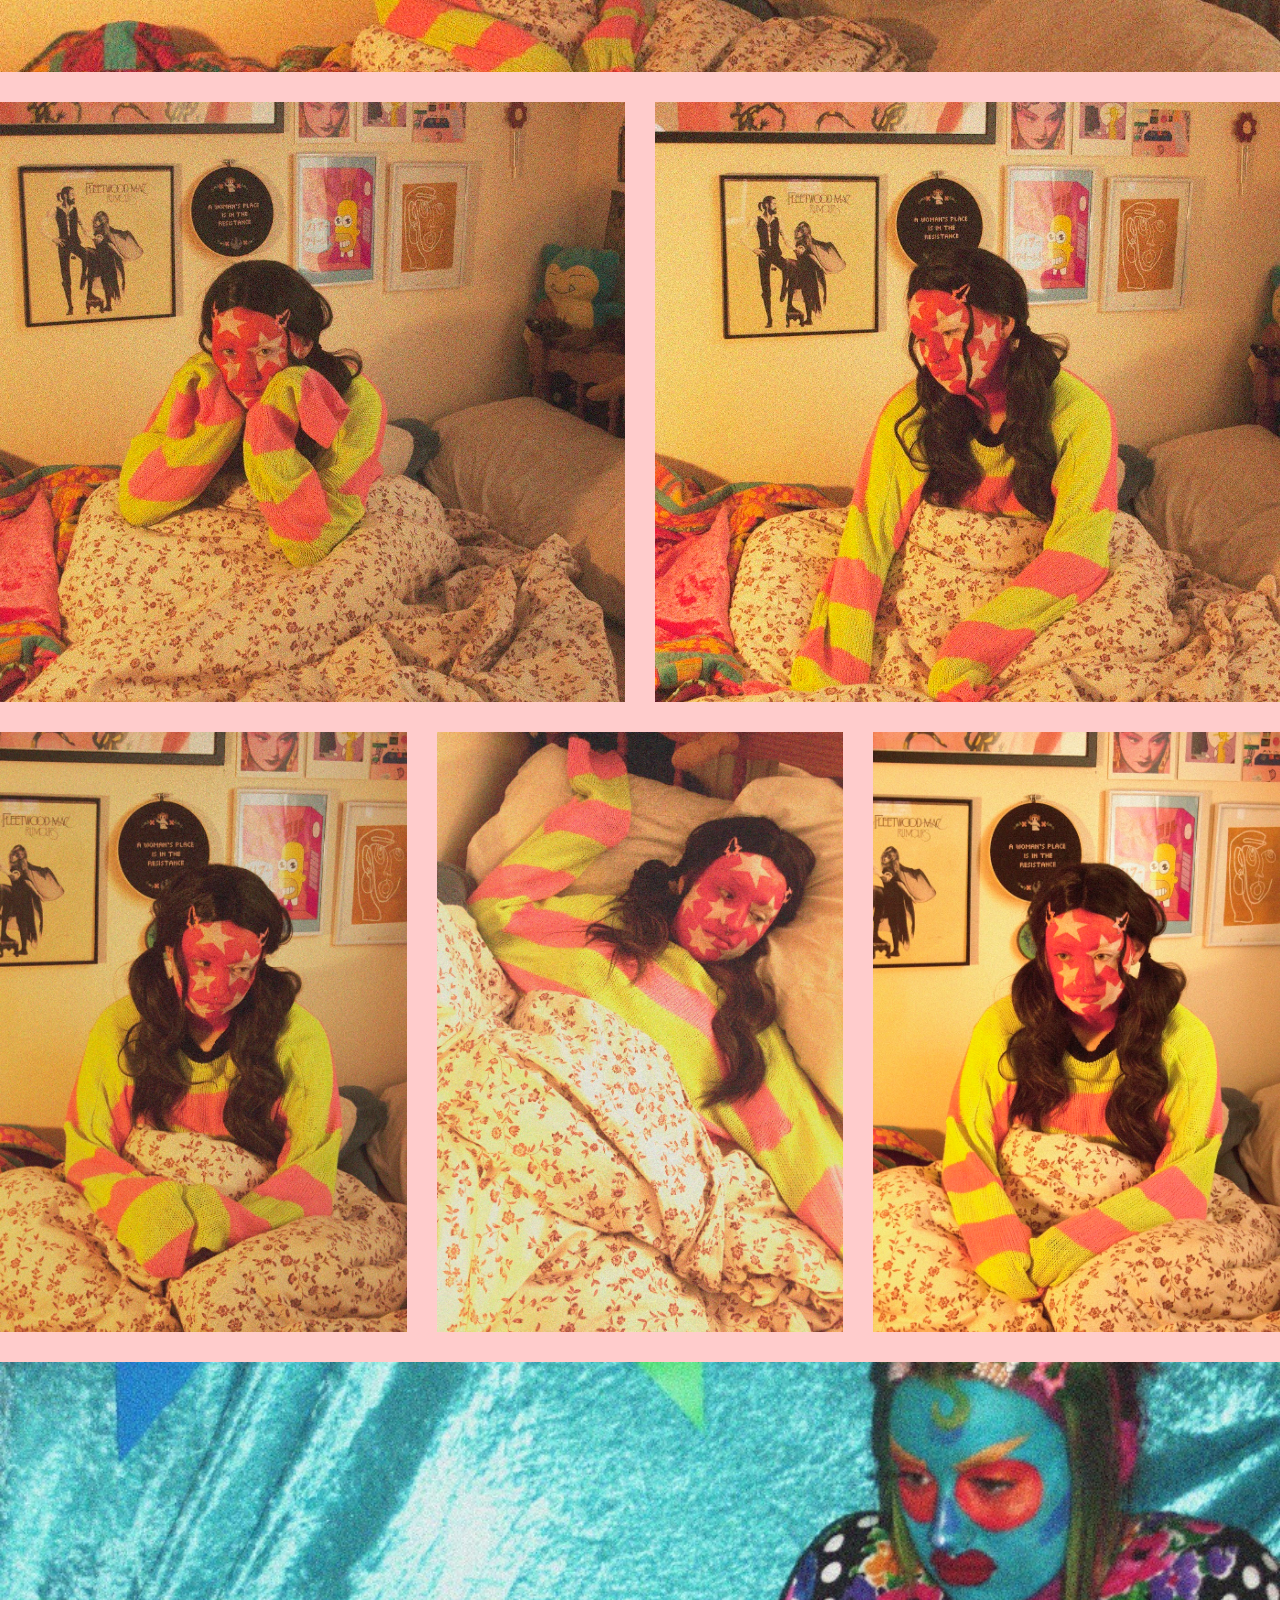
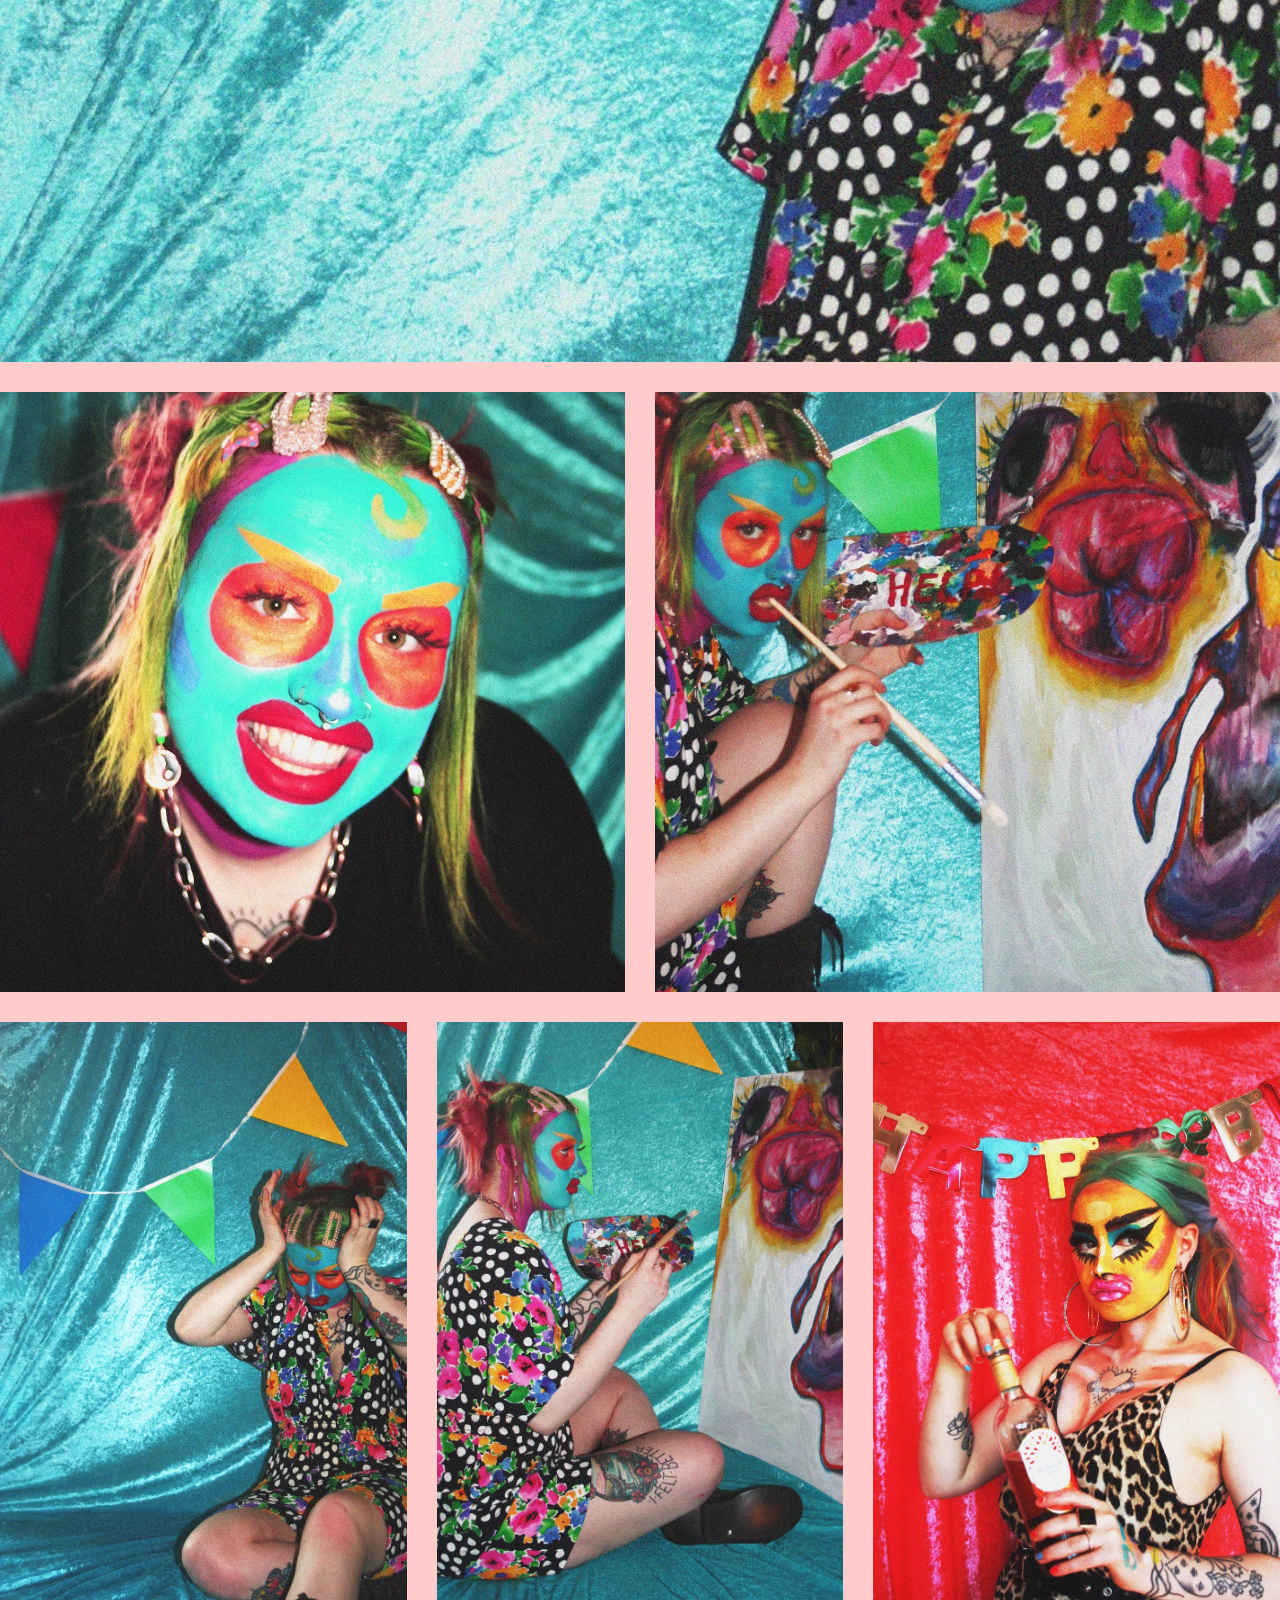
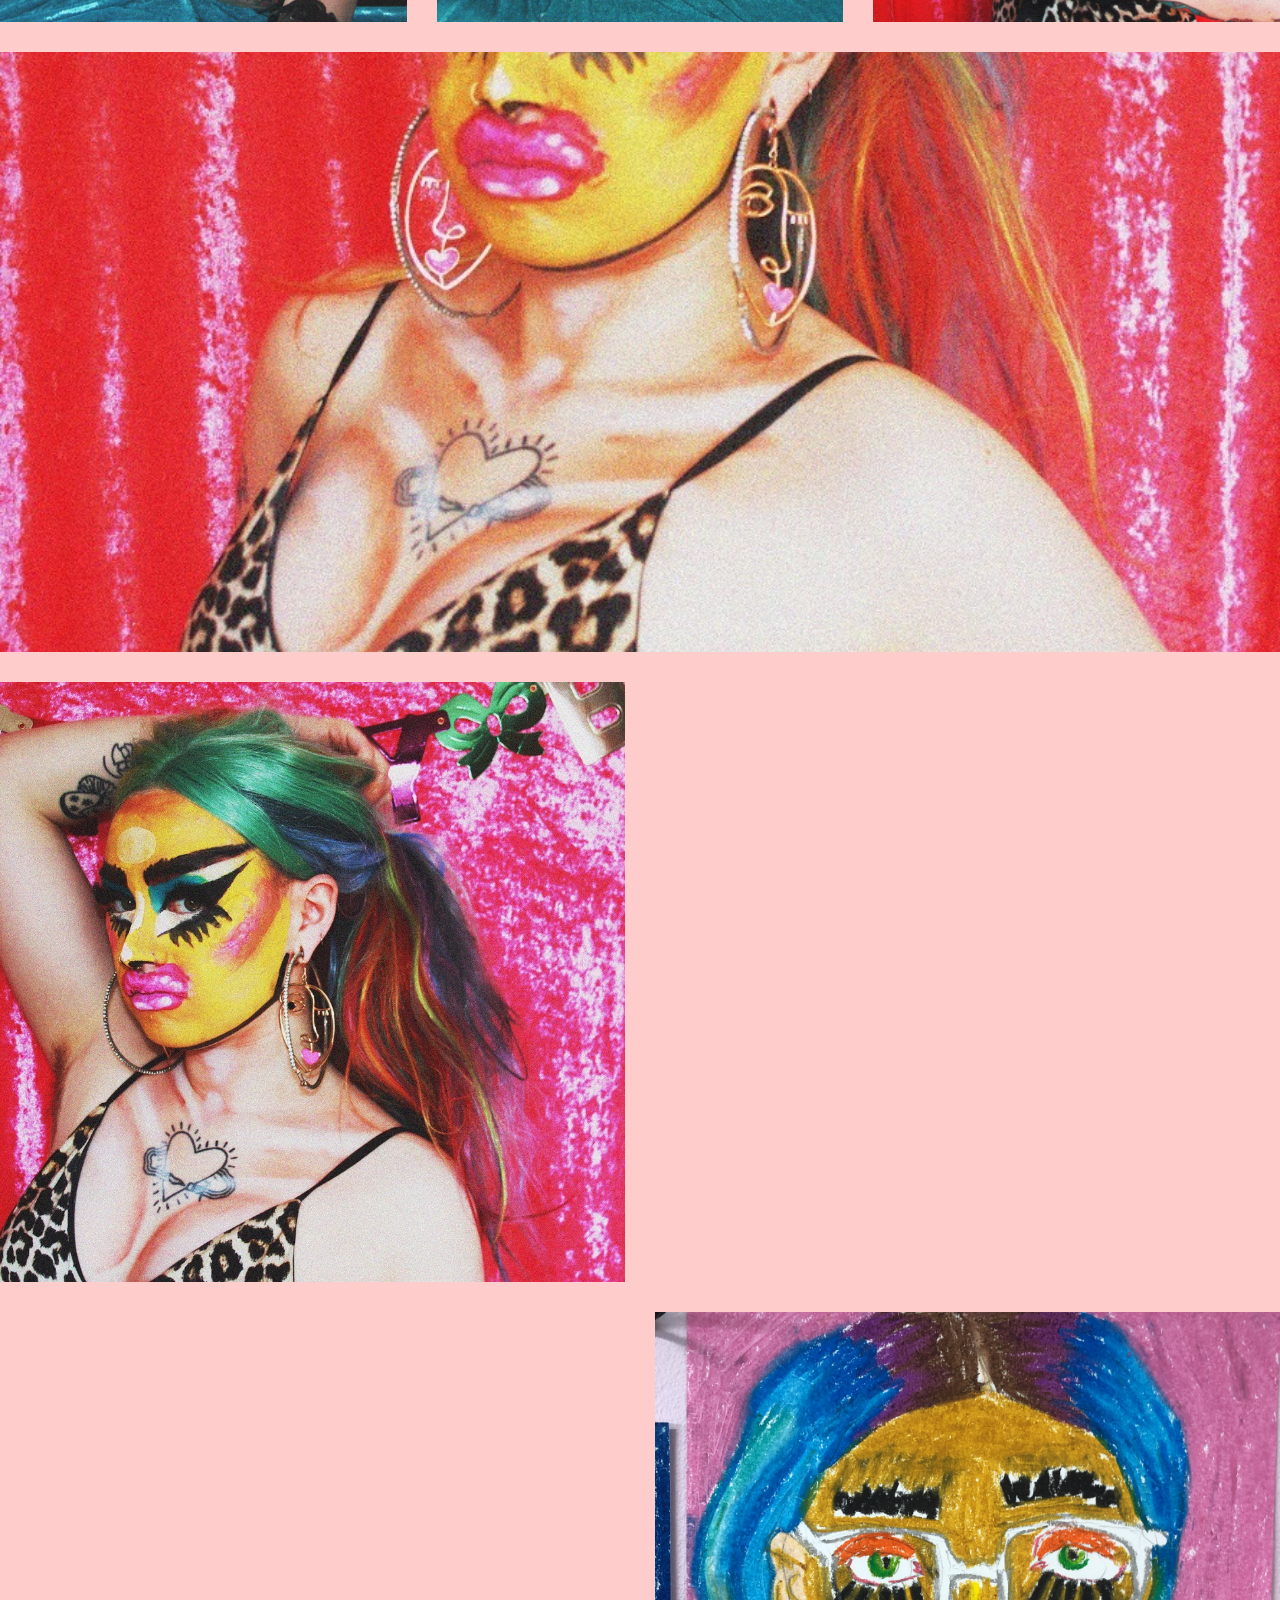
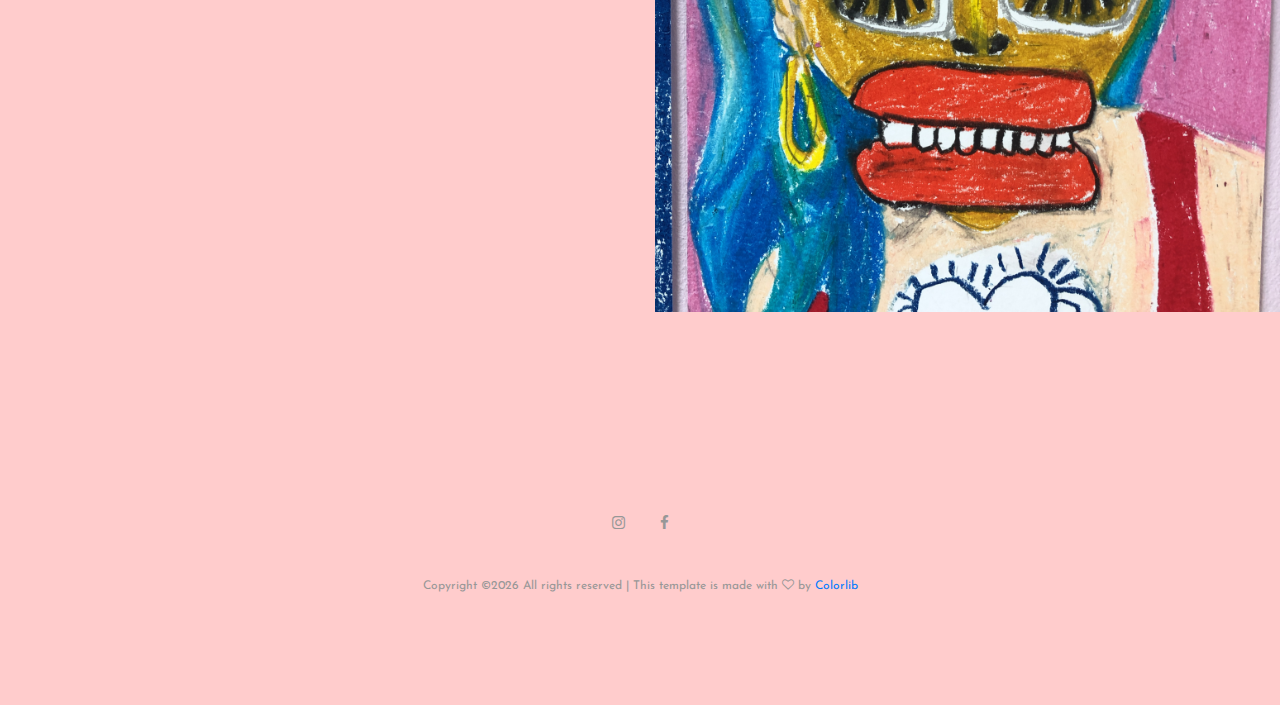
==== commit 04eb4229: "Update index.html" ====
--- a/index.html
+++ b/index.html
@@ -30,17 +30,17 @@
 			<div class="row">
 				<div class="col-lg-4 col-md-3">
 					<div class="logo">
-						<a href="img/portfolio/knitting3.jpg" class="site-logo">SadGal</a>
+						<img src="img/portfolio/knitting3.jpg" class="site-logo">SadGal</img>
 					</div>
 				</div>
 				<div class="col-lg-8 col-md-9">
 					<a href="" class="site-btn header-btn">Get in touch</a>
 					<nav class="main-menu">
 						<ul>
-							<li><a href="index.html">Home</a></li>
-							<li><a href="about.html">About</a></li>
-							<li><a href="home-2.html">Work</a></li>
-							<li><a href="contact.html">Contact</a></li>
+							<li><a href="index">Home</a></li>
+							<li><a href="about">About</a></li>
+							<li><a href="work">Work</a></li>
+							<li><a href="contact">Contact</a></li>
 						</ul>
 					</nav>
 				</div>
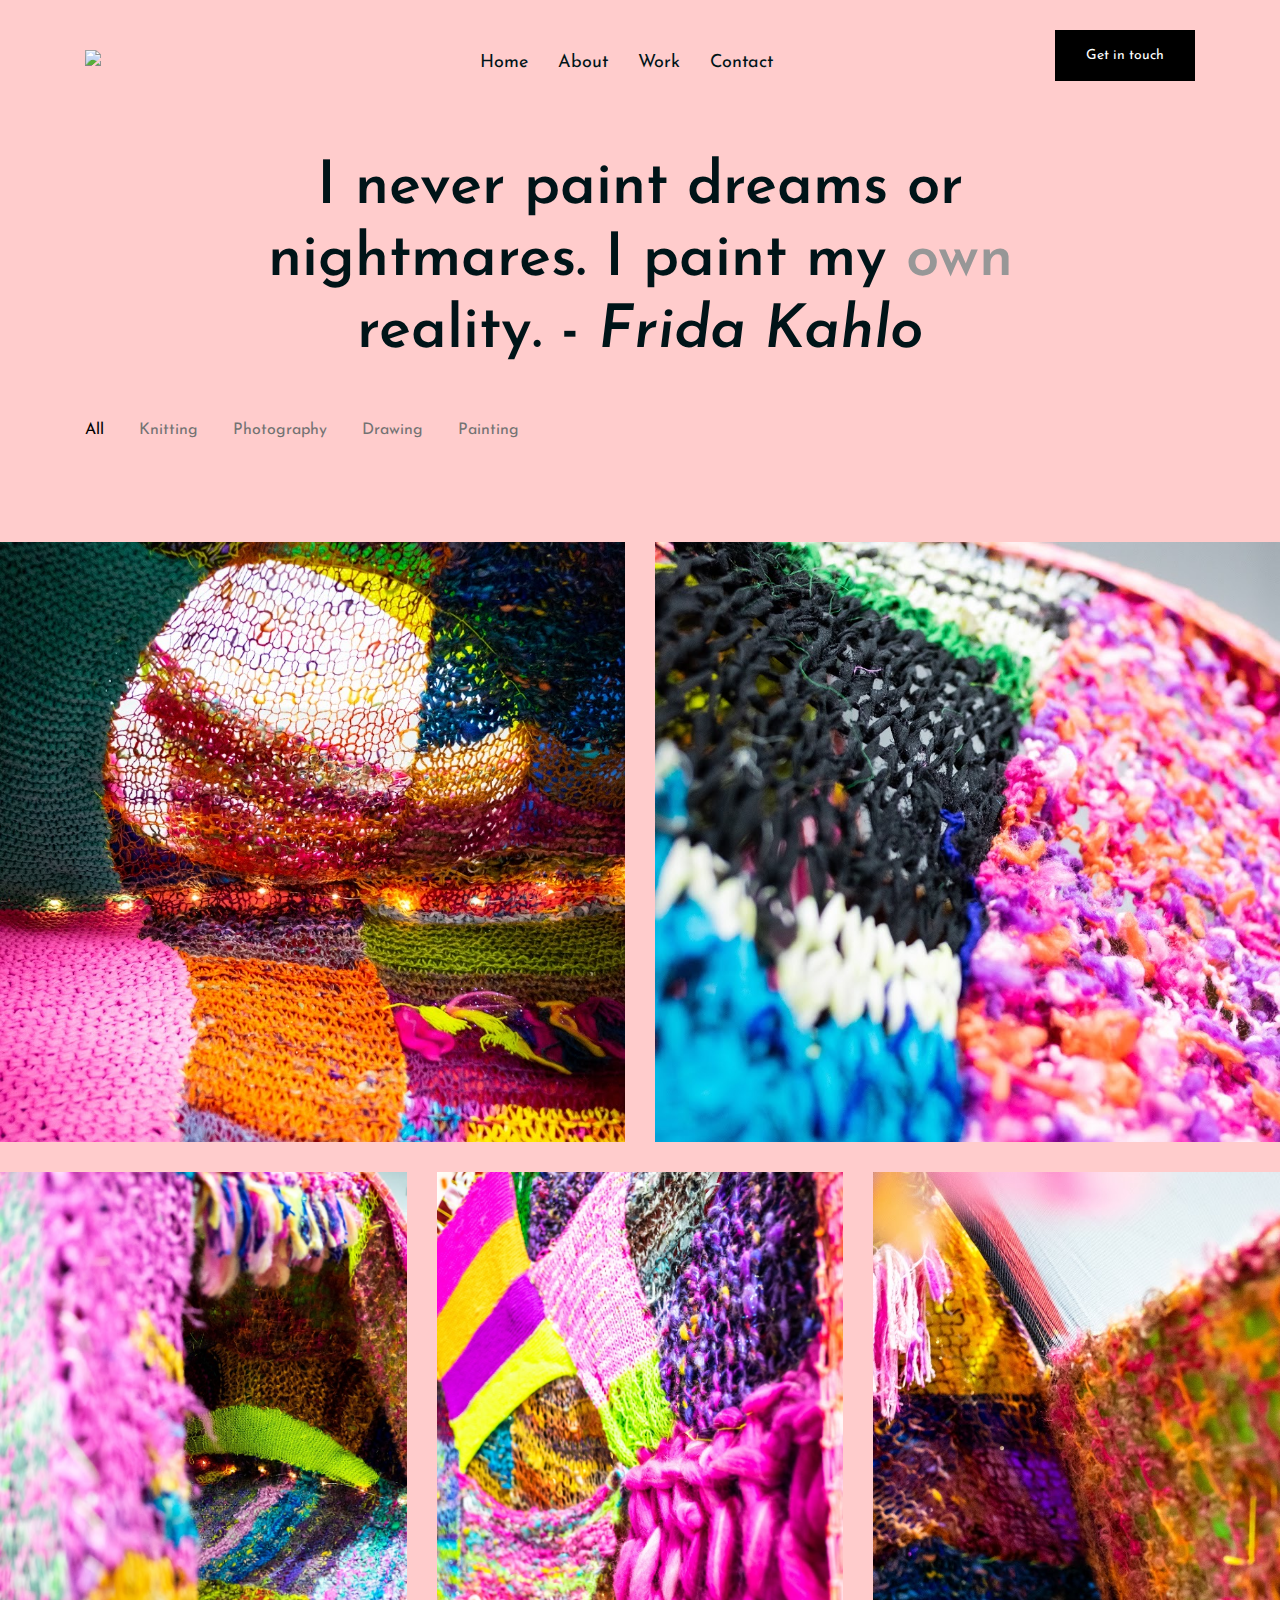
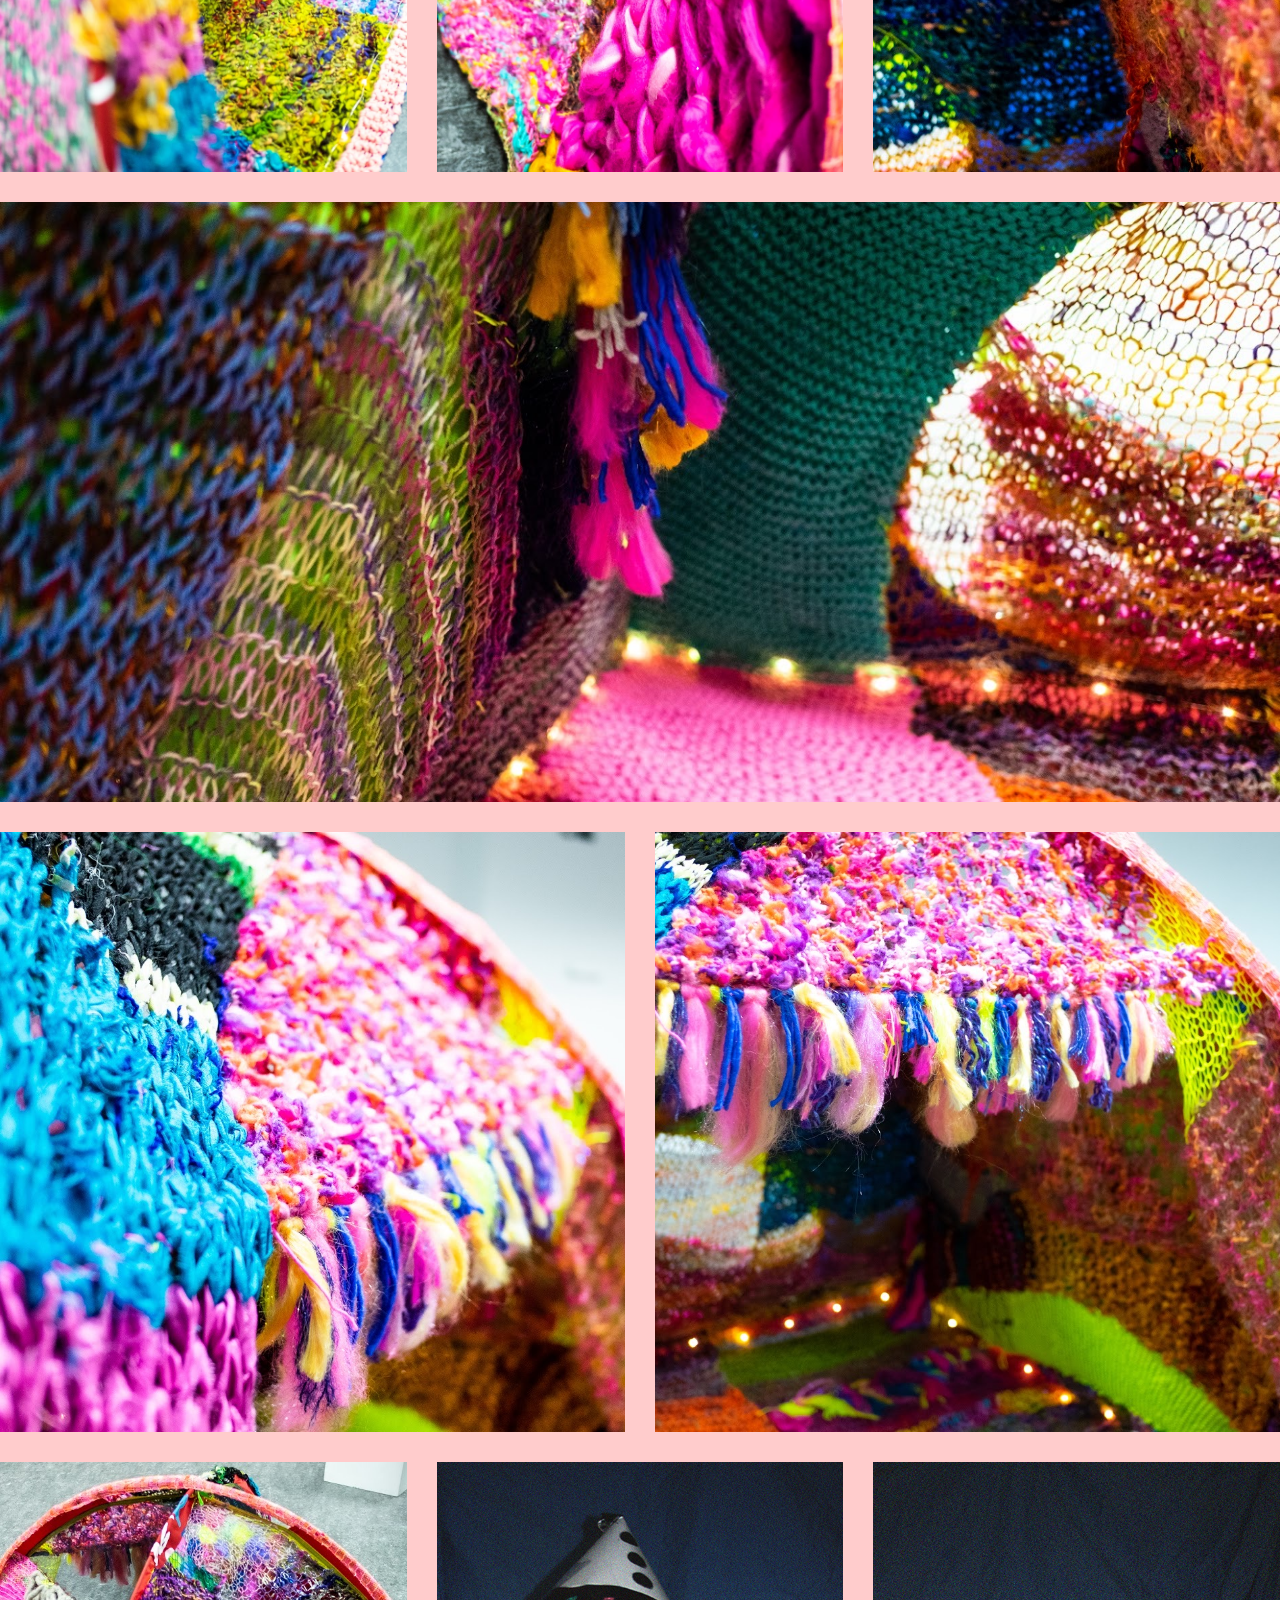
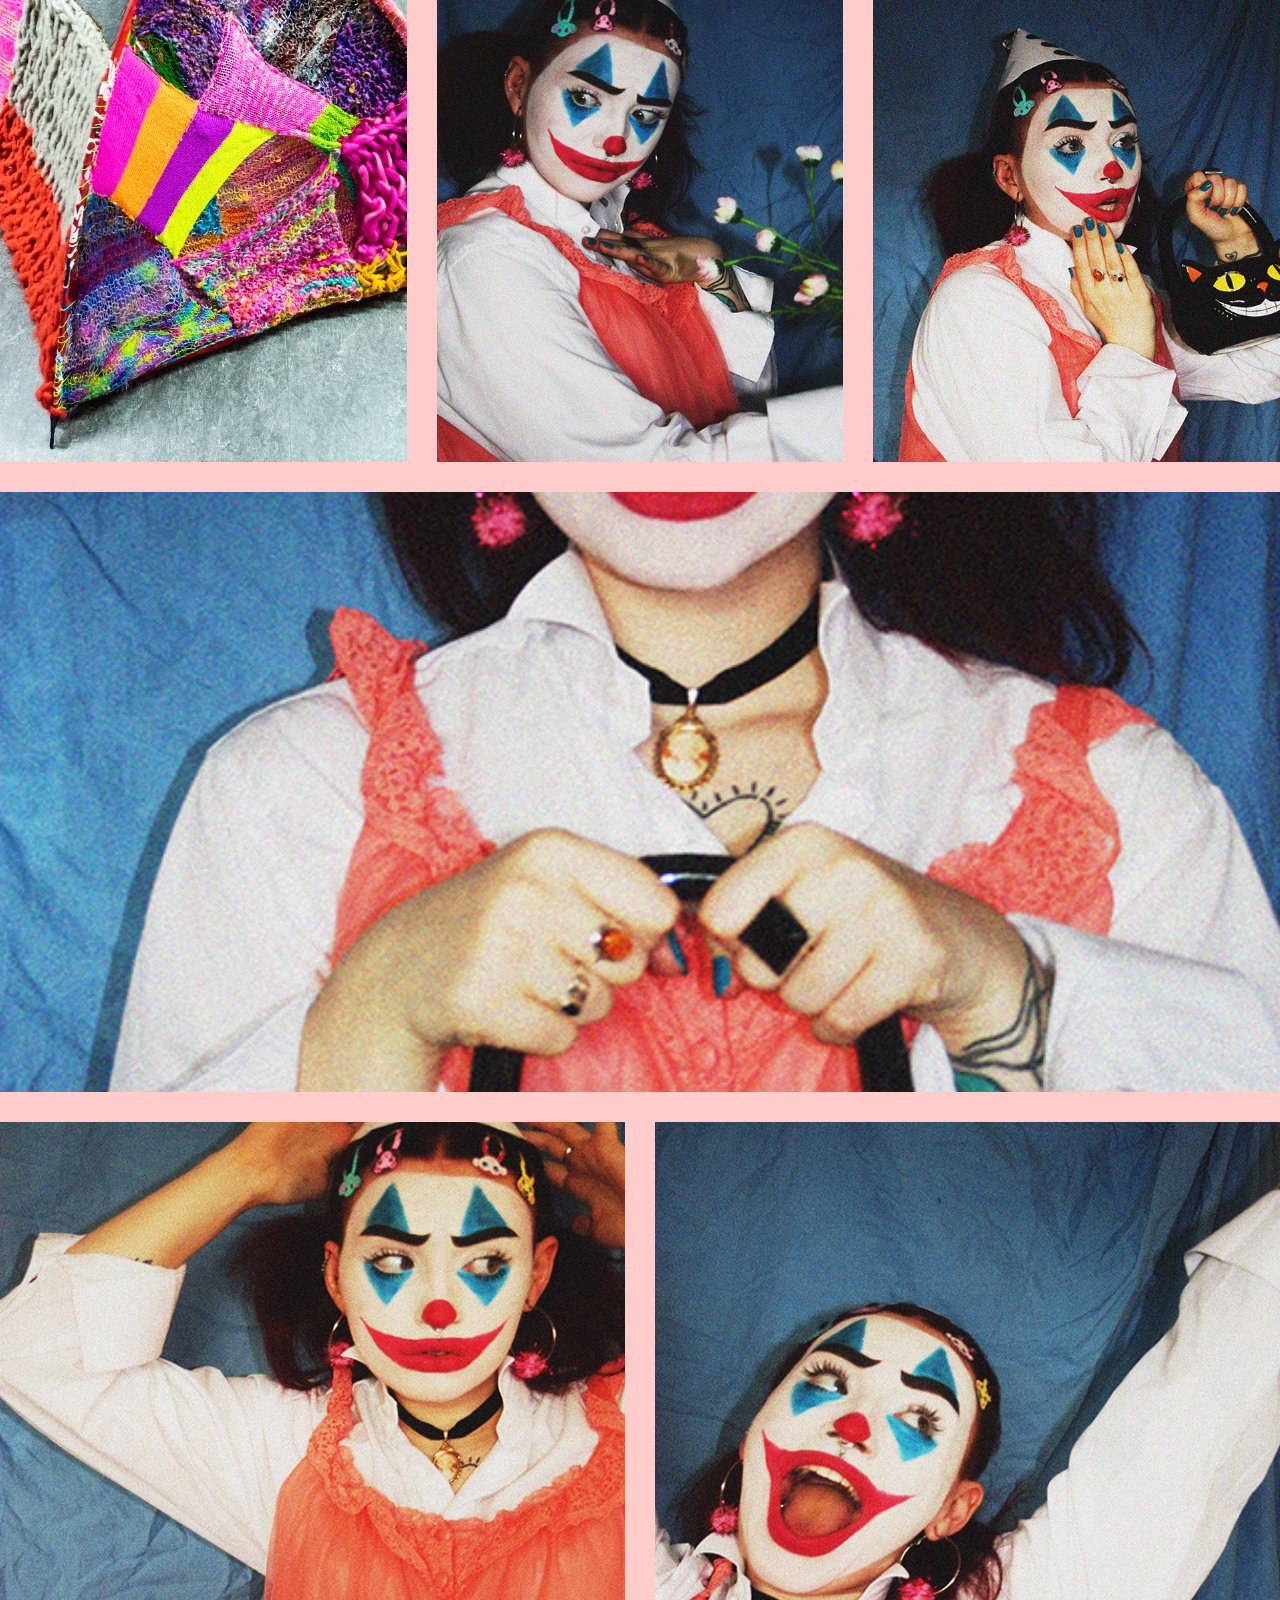
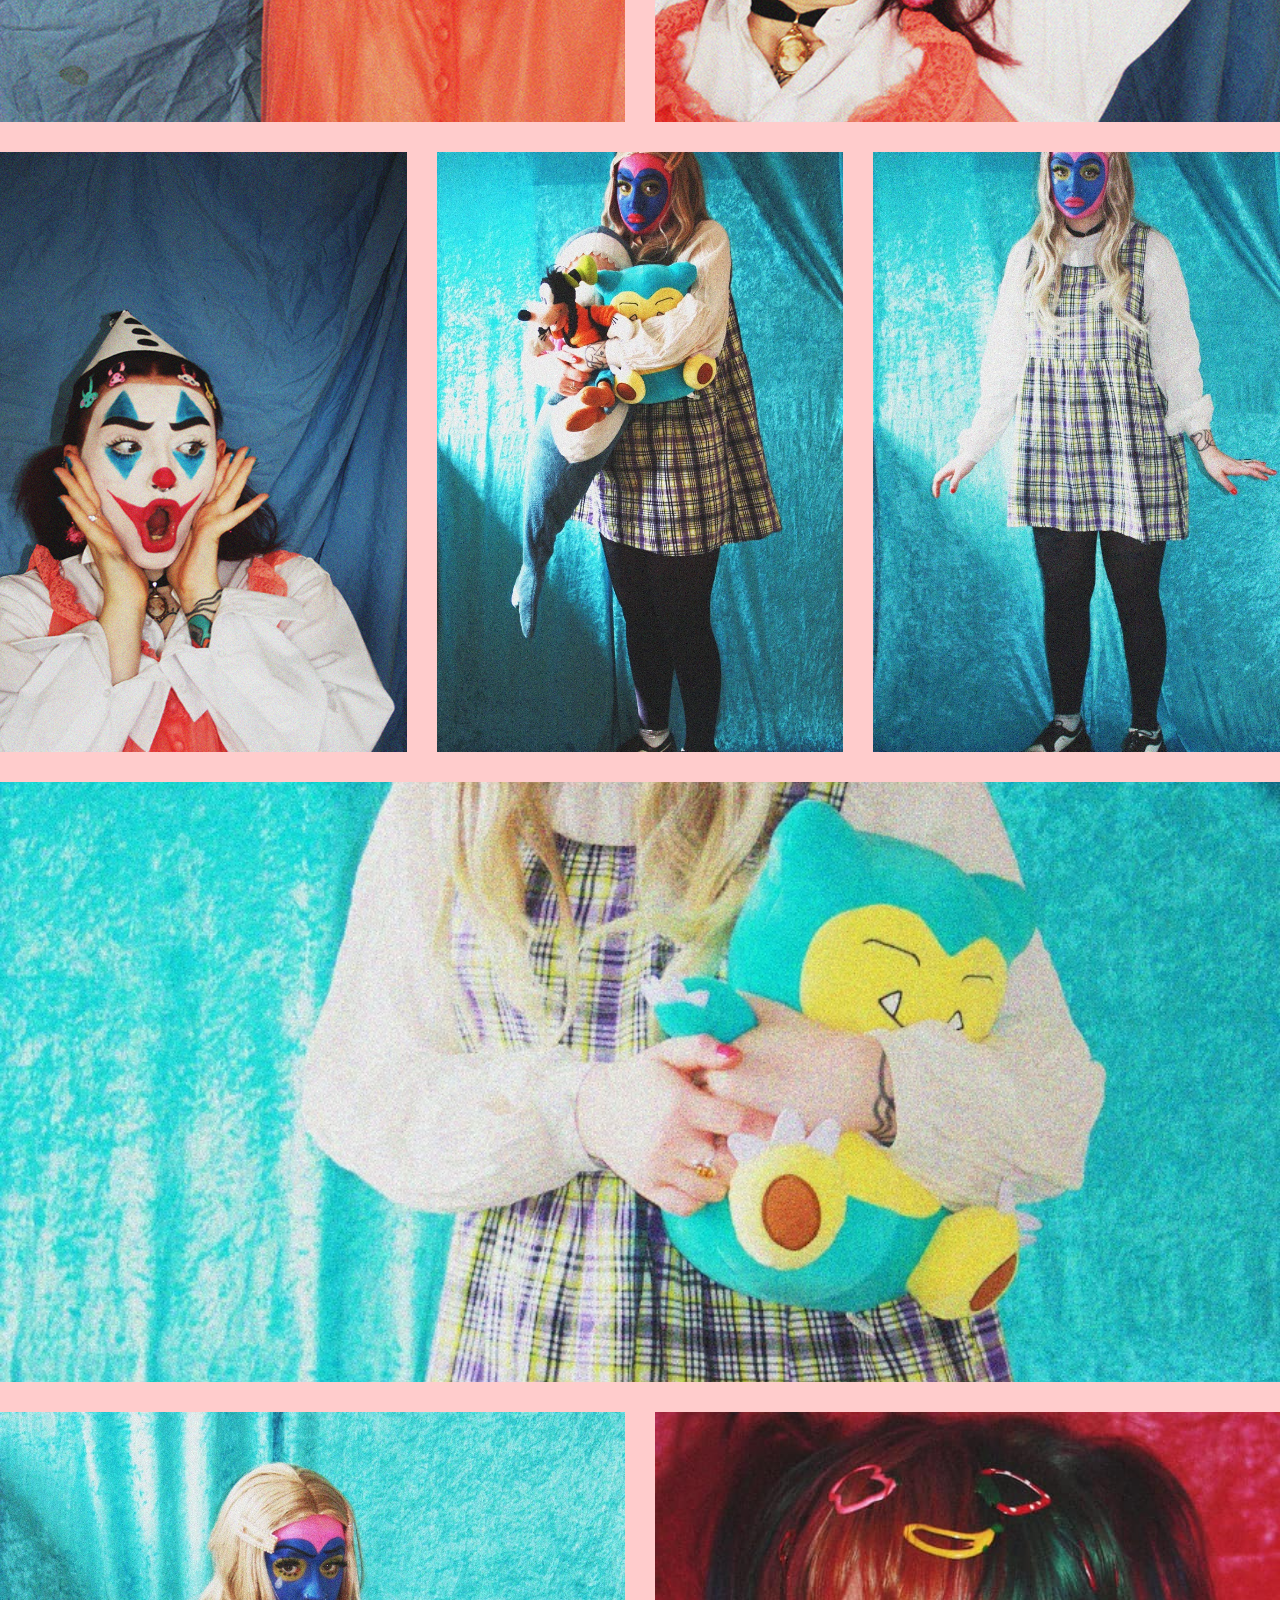
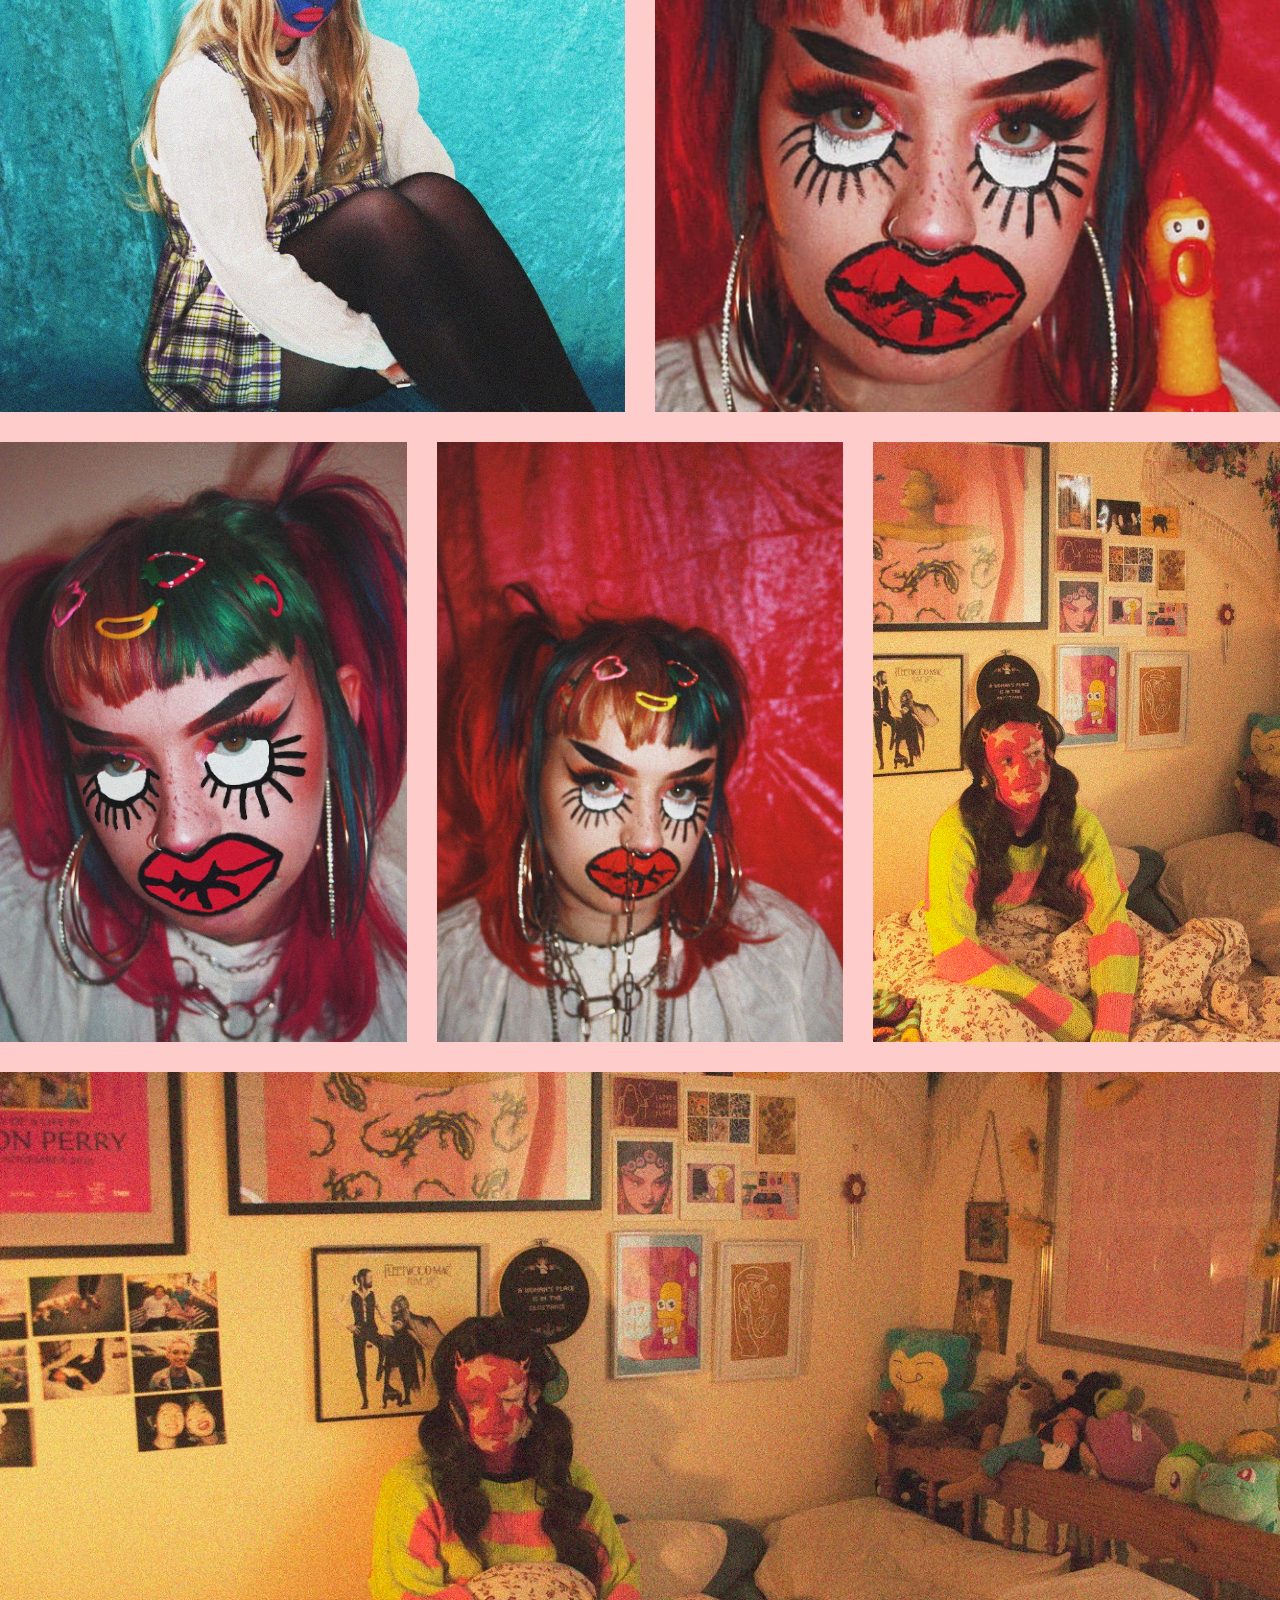
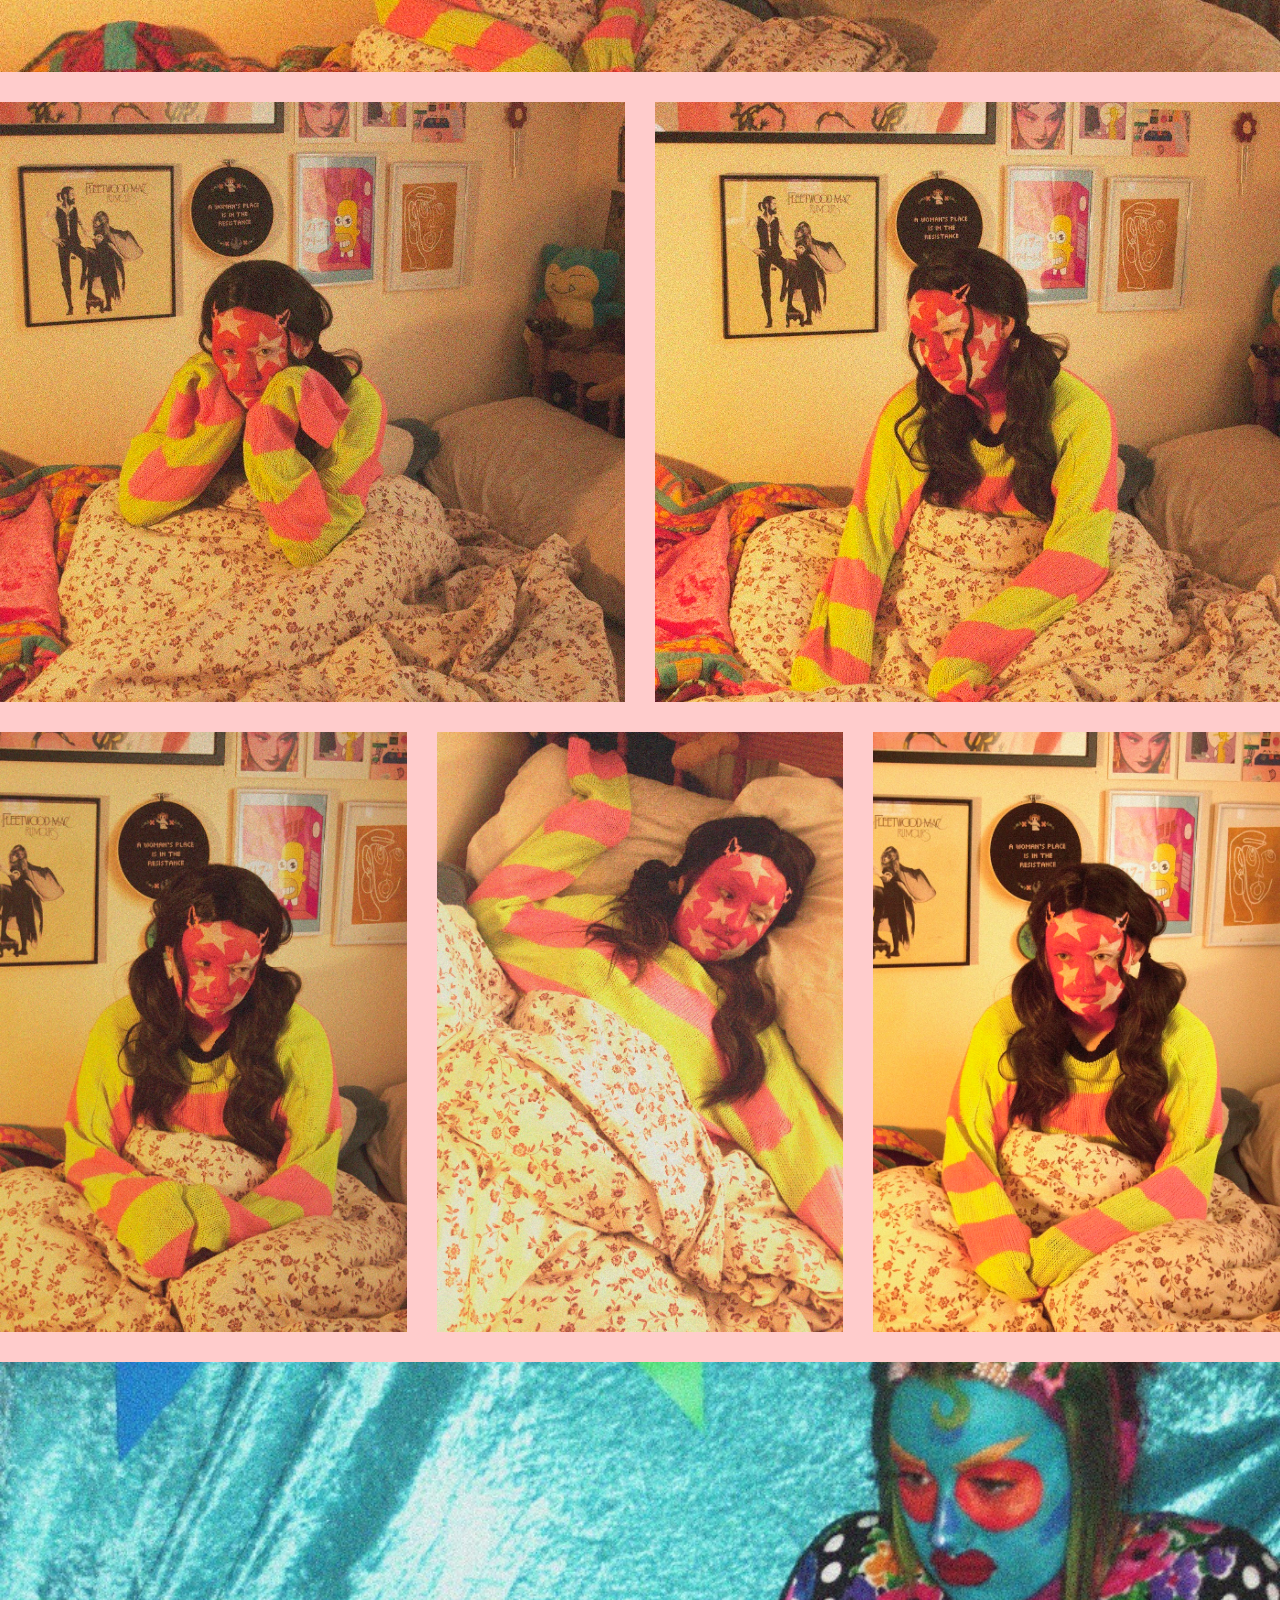
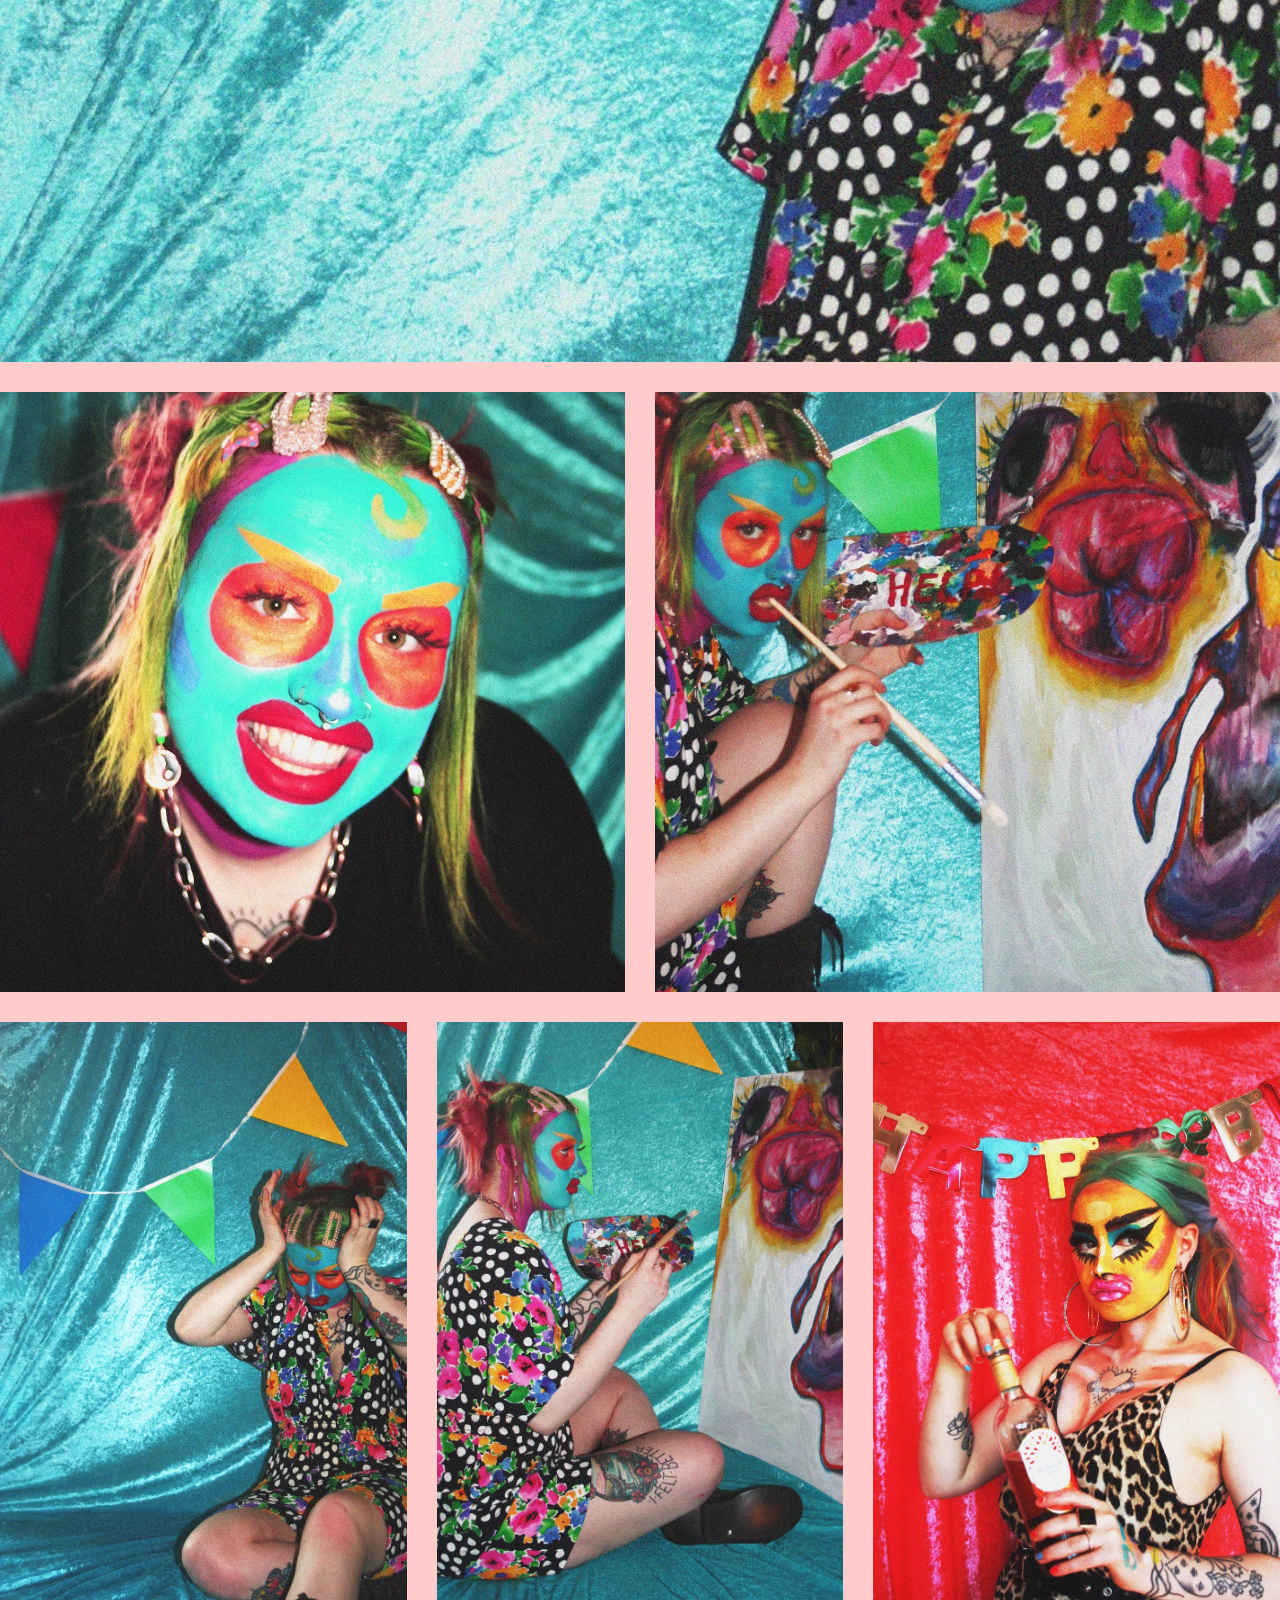
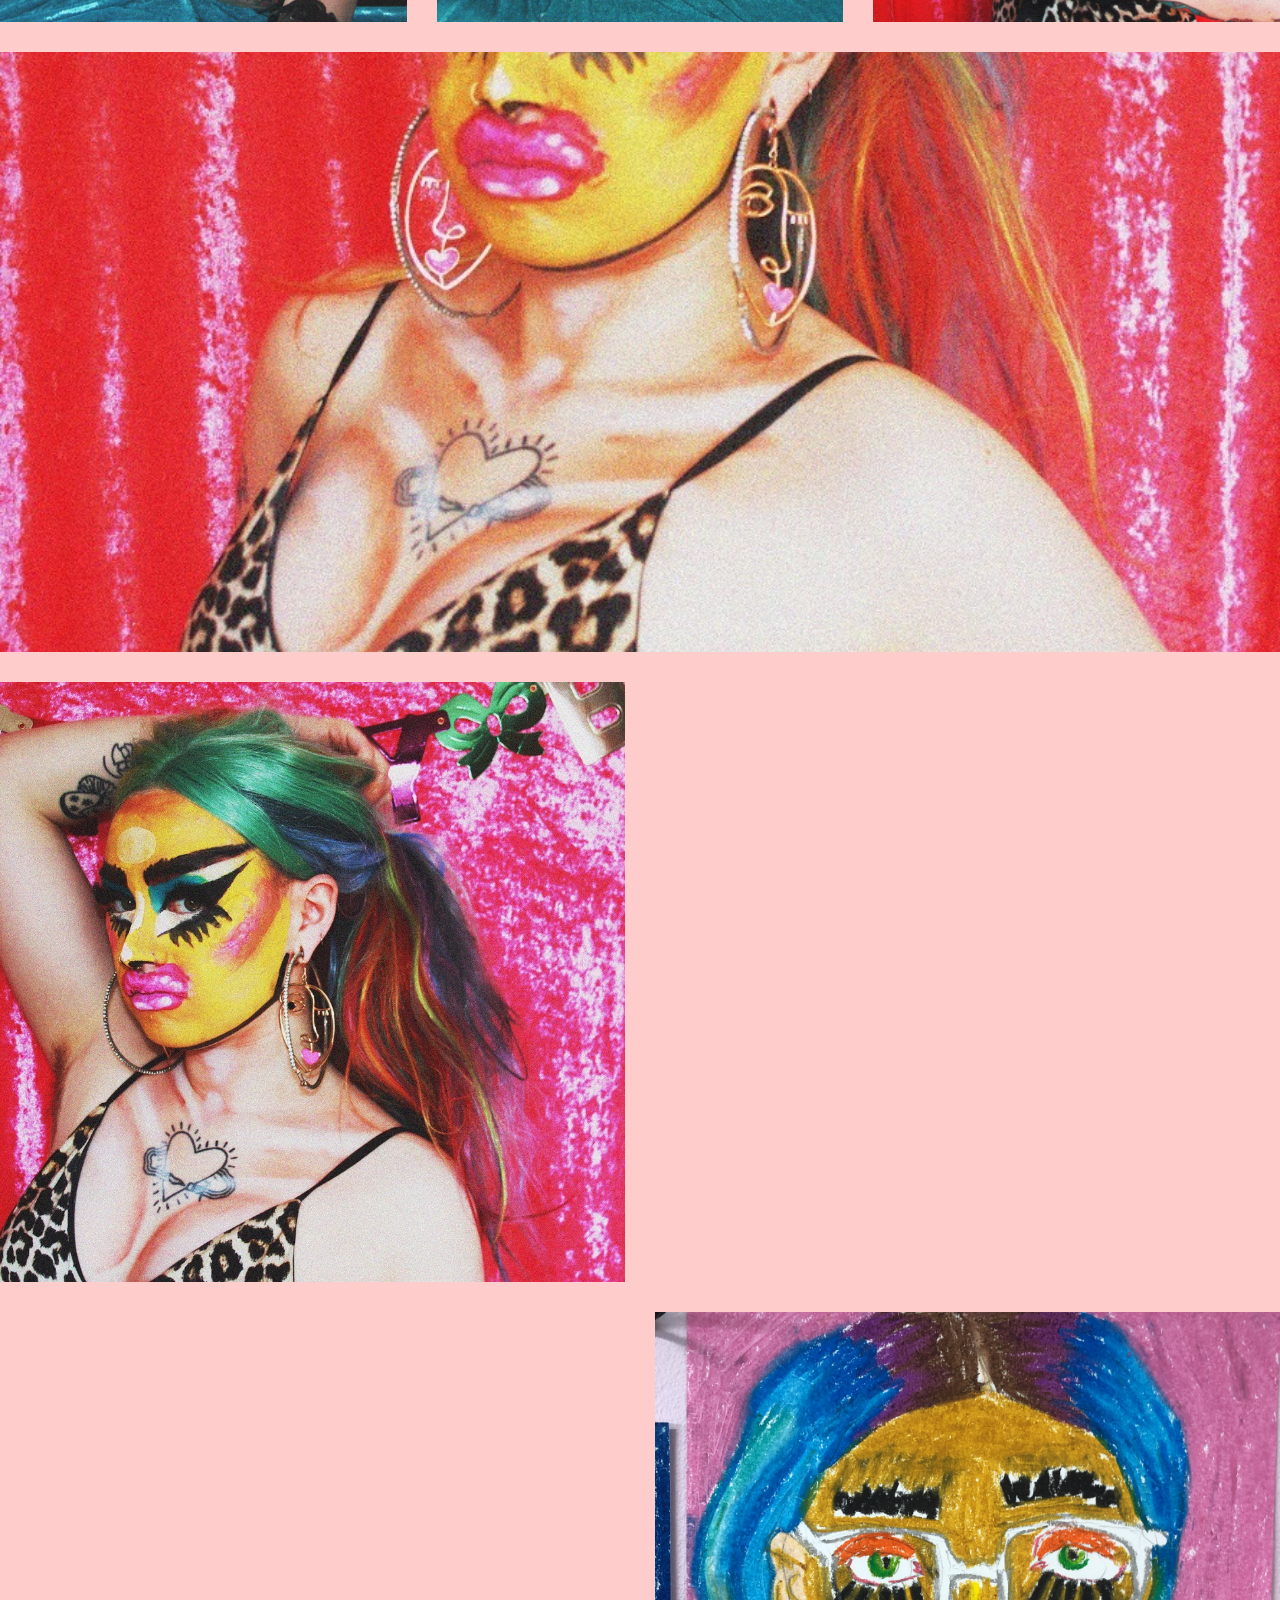
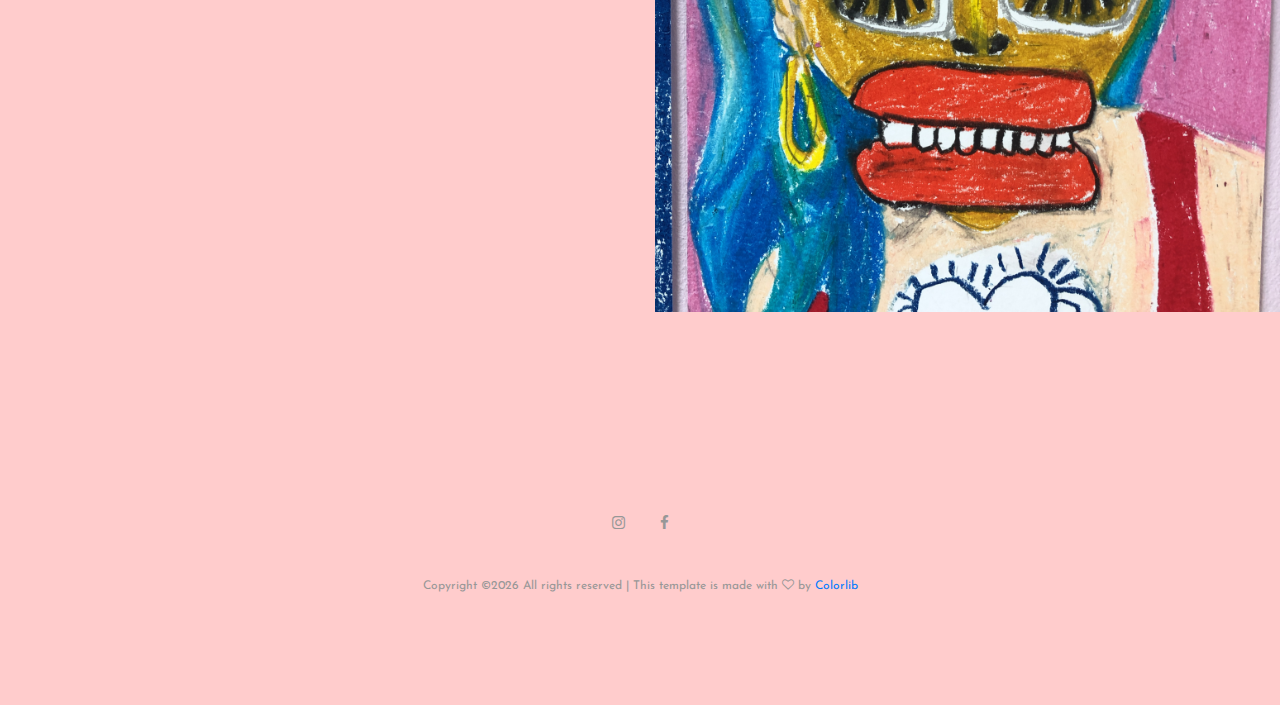
==== commit 3afa43b1: "Update index.html" ====
--- a/index.html
+++ b/index.html
@@ -7,7 +7,7 @@
 	<meta name="keywords" content="portfolio, art, creative, html">
 	<meta name="viewport" content="width=device-width, initial-scale=1.0">
 	<!-- Favicon -->   
-	<link href="img/favicon.ico" rel="shortcut icon"/>
+	<link href="img/logo.ico" rel="shortcut icon"/>
 
 	<!-- Google Fonts -->
 	<link href="https://fonts.googleapis.com/css?family=Josefin+Sans:400,400i,600,600i,700" rel="stylesheet">
@@ -30,7 +30,7 @@
 			<div class="row">
 				<div class="col-lg-4 col-md-3">
 					<div class="logo">
-						<img src="img/portfolio/knitting3.jpg" class="site-logo">SadGal</img>
+						<img src="img/logo.JPG" class="site-logo"></img>
 					</div>
 				</div>
 				<div class="col-lg-8 col-md-9">
--- a/css/style.css
+++ b/css/style.css
@@ -704,7 +704,7 @@
   }
   .main-menu {
     position: absolute;
-    background: #efefef;
+    background: #ff9696;
     width: 100%;
     z-index: 999;
     left: 0;
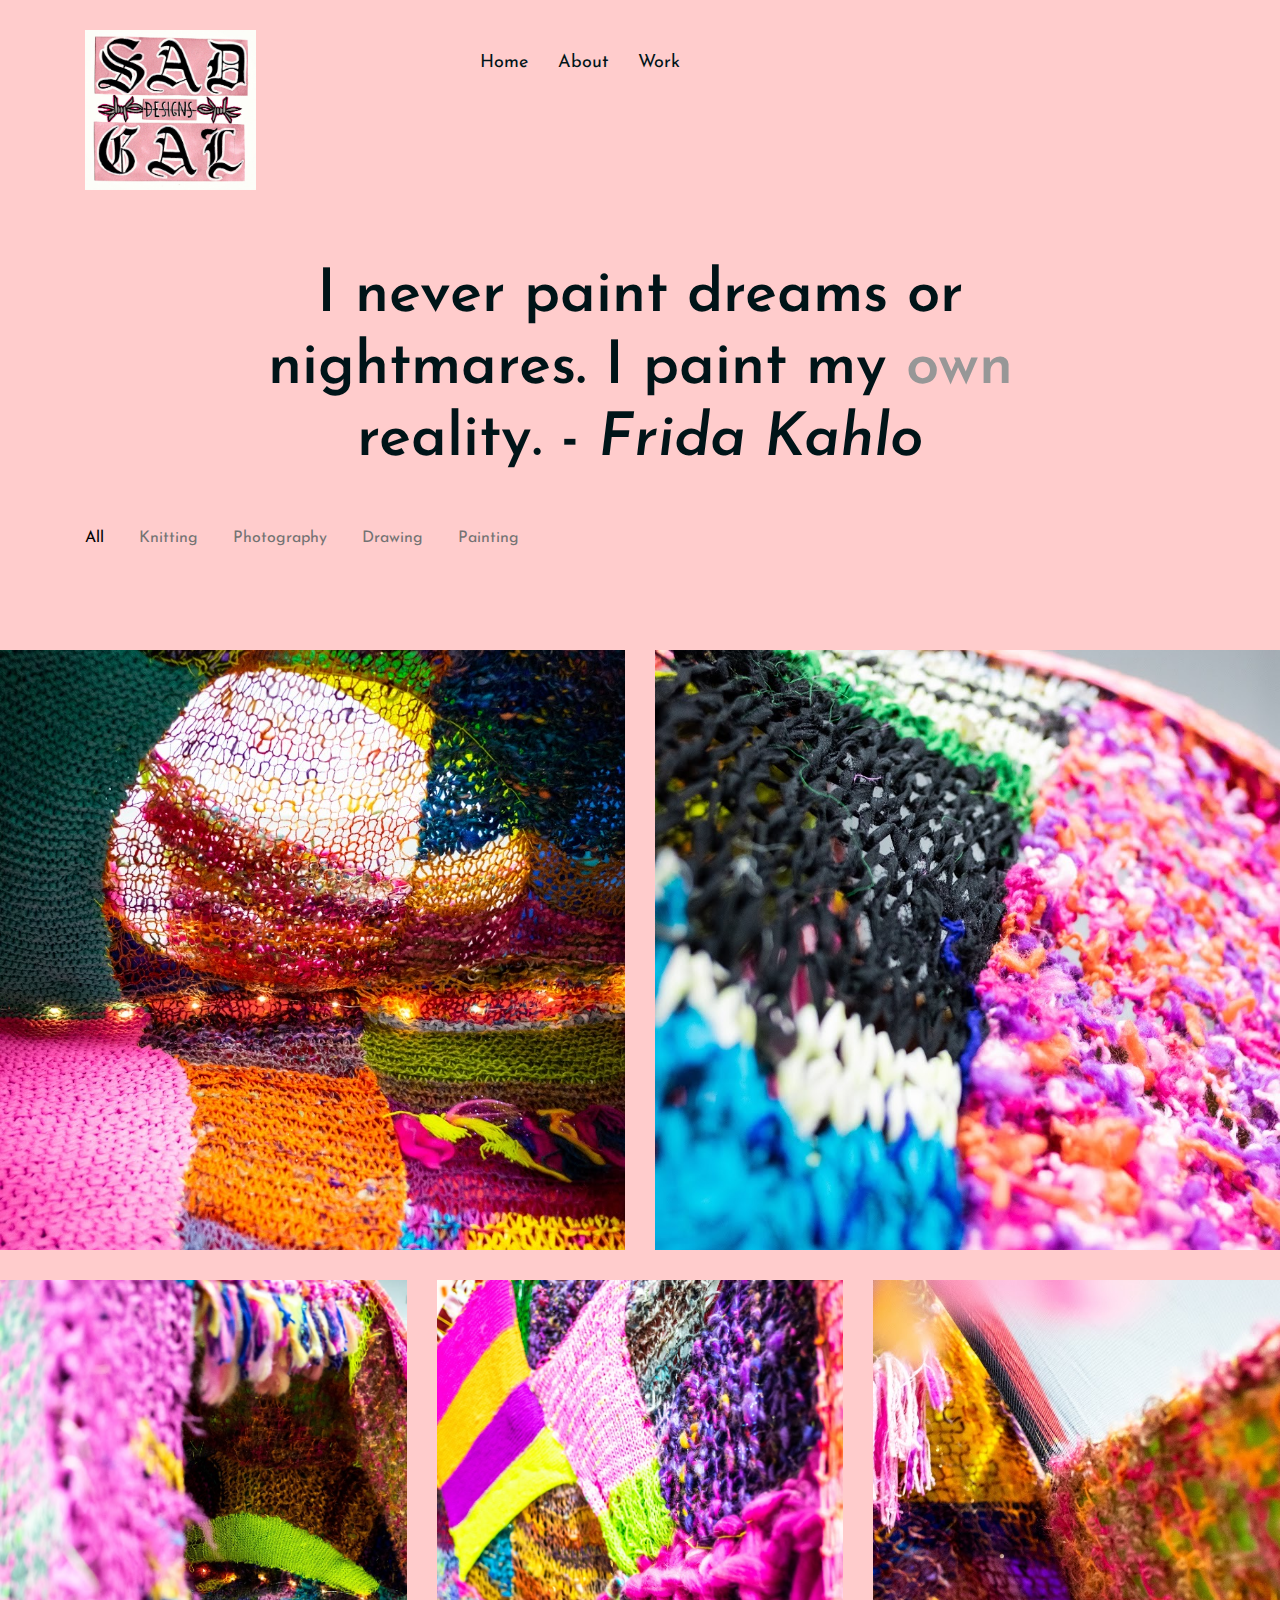
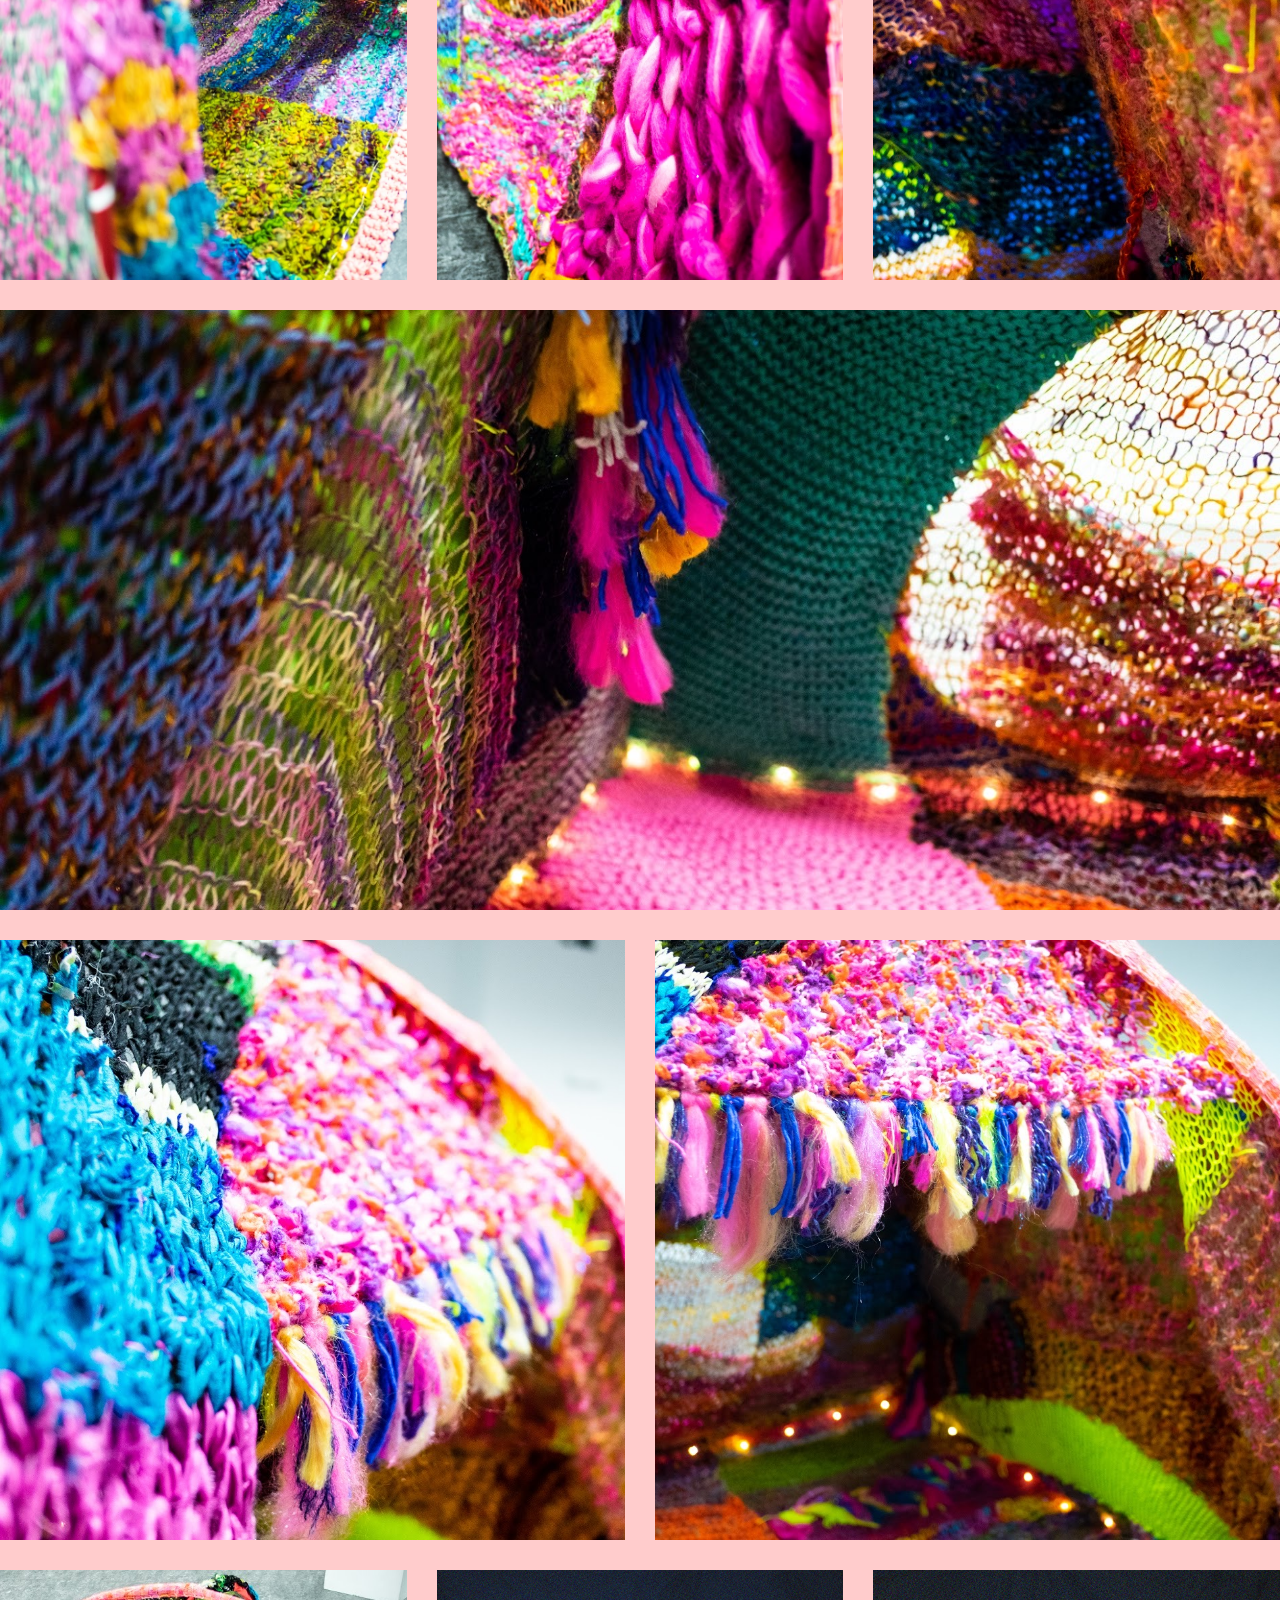
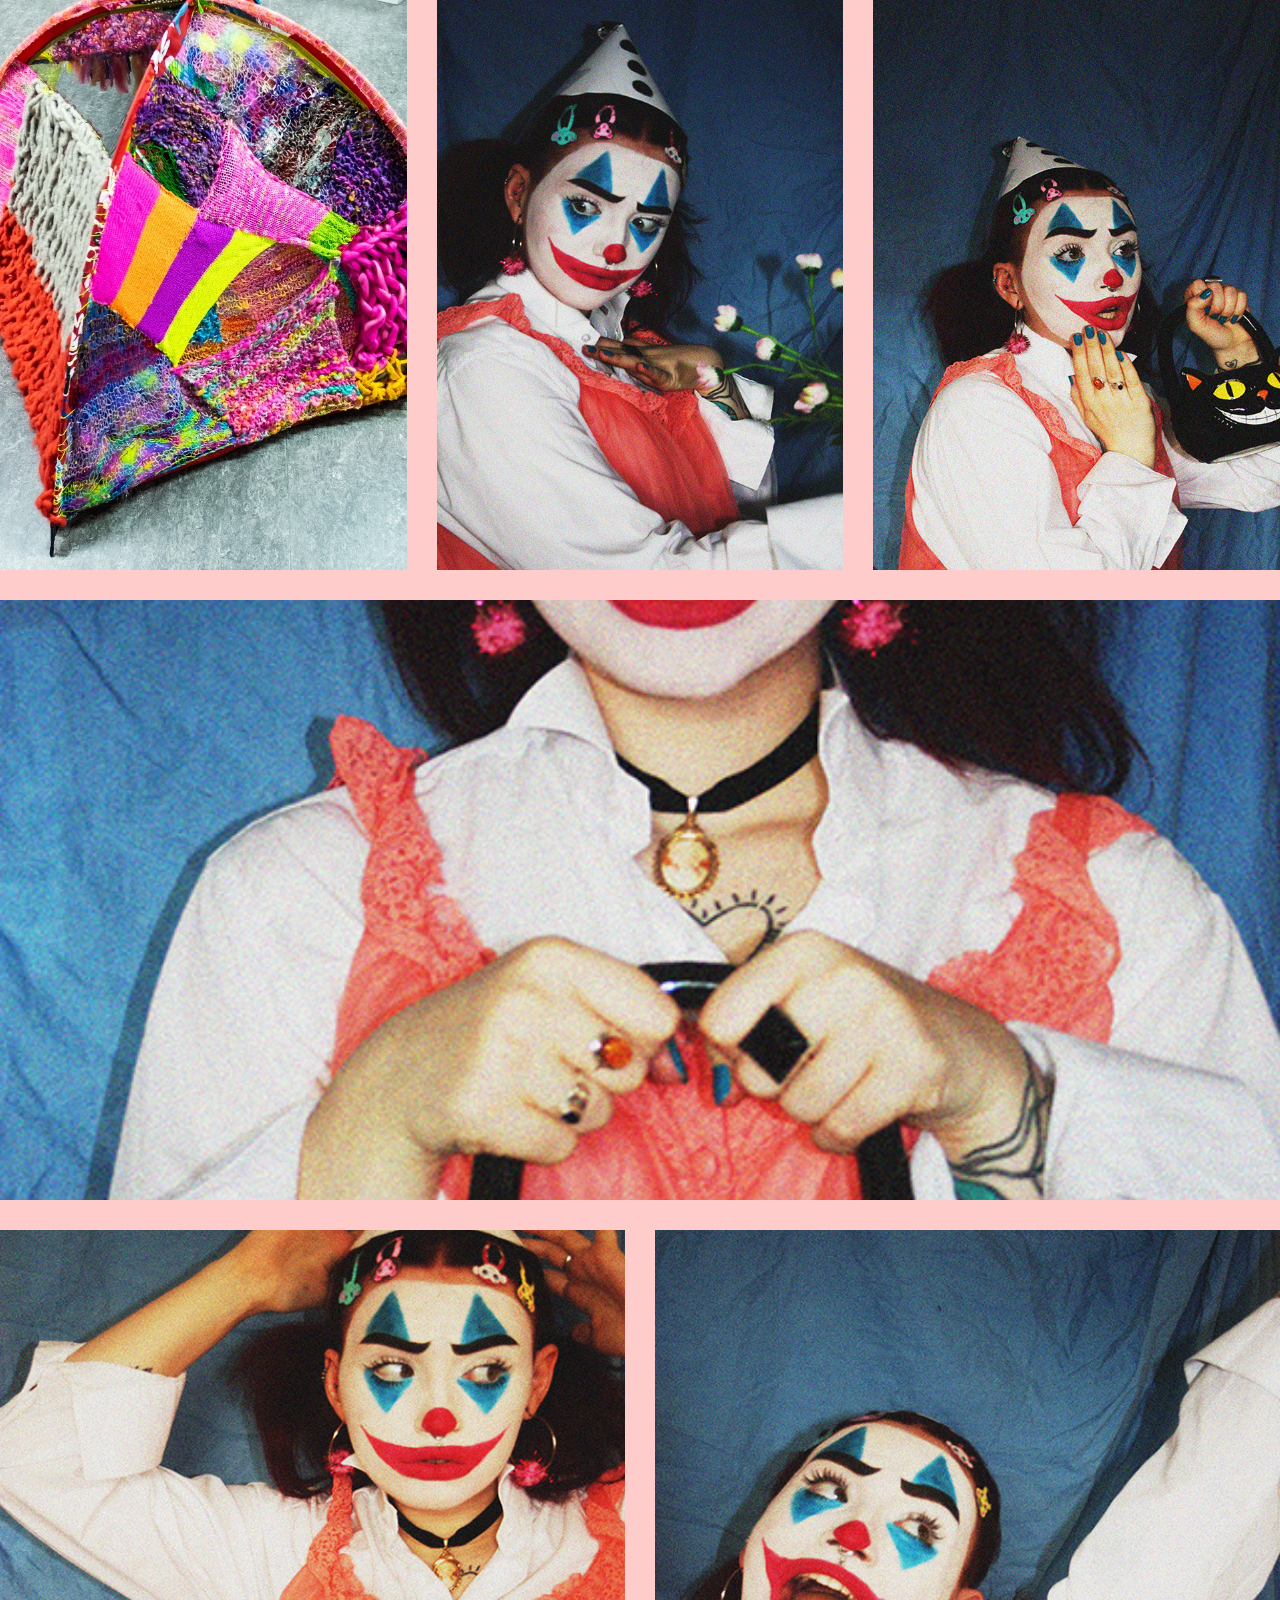
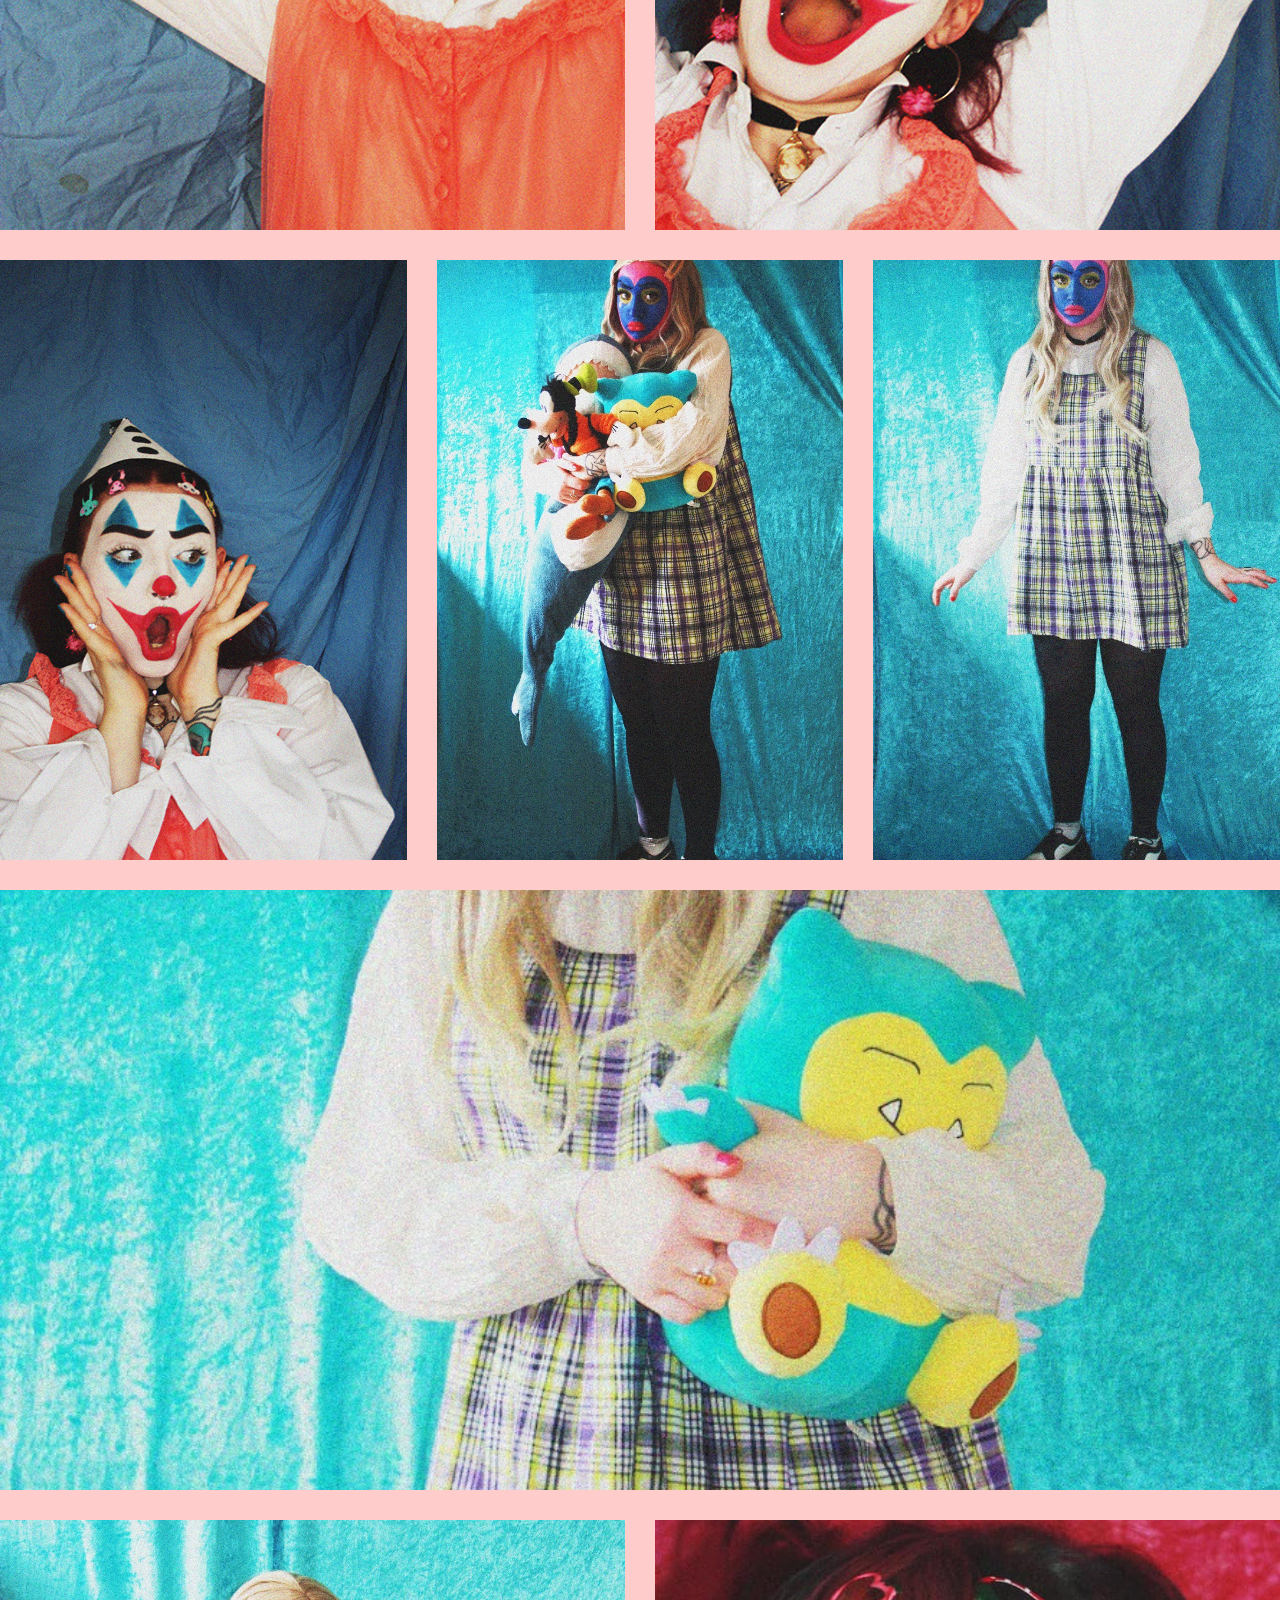
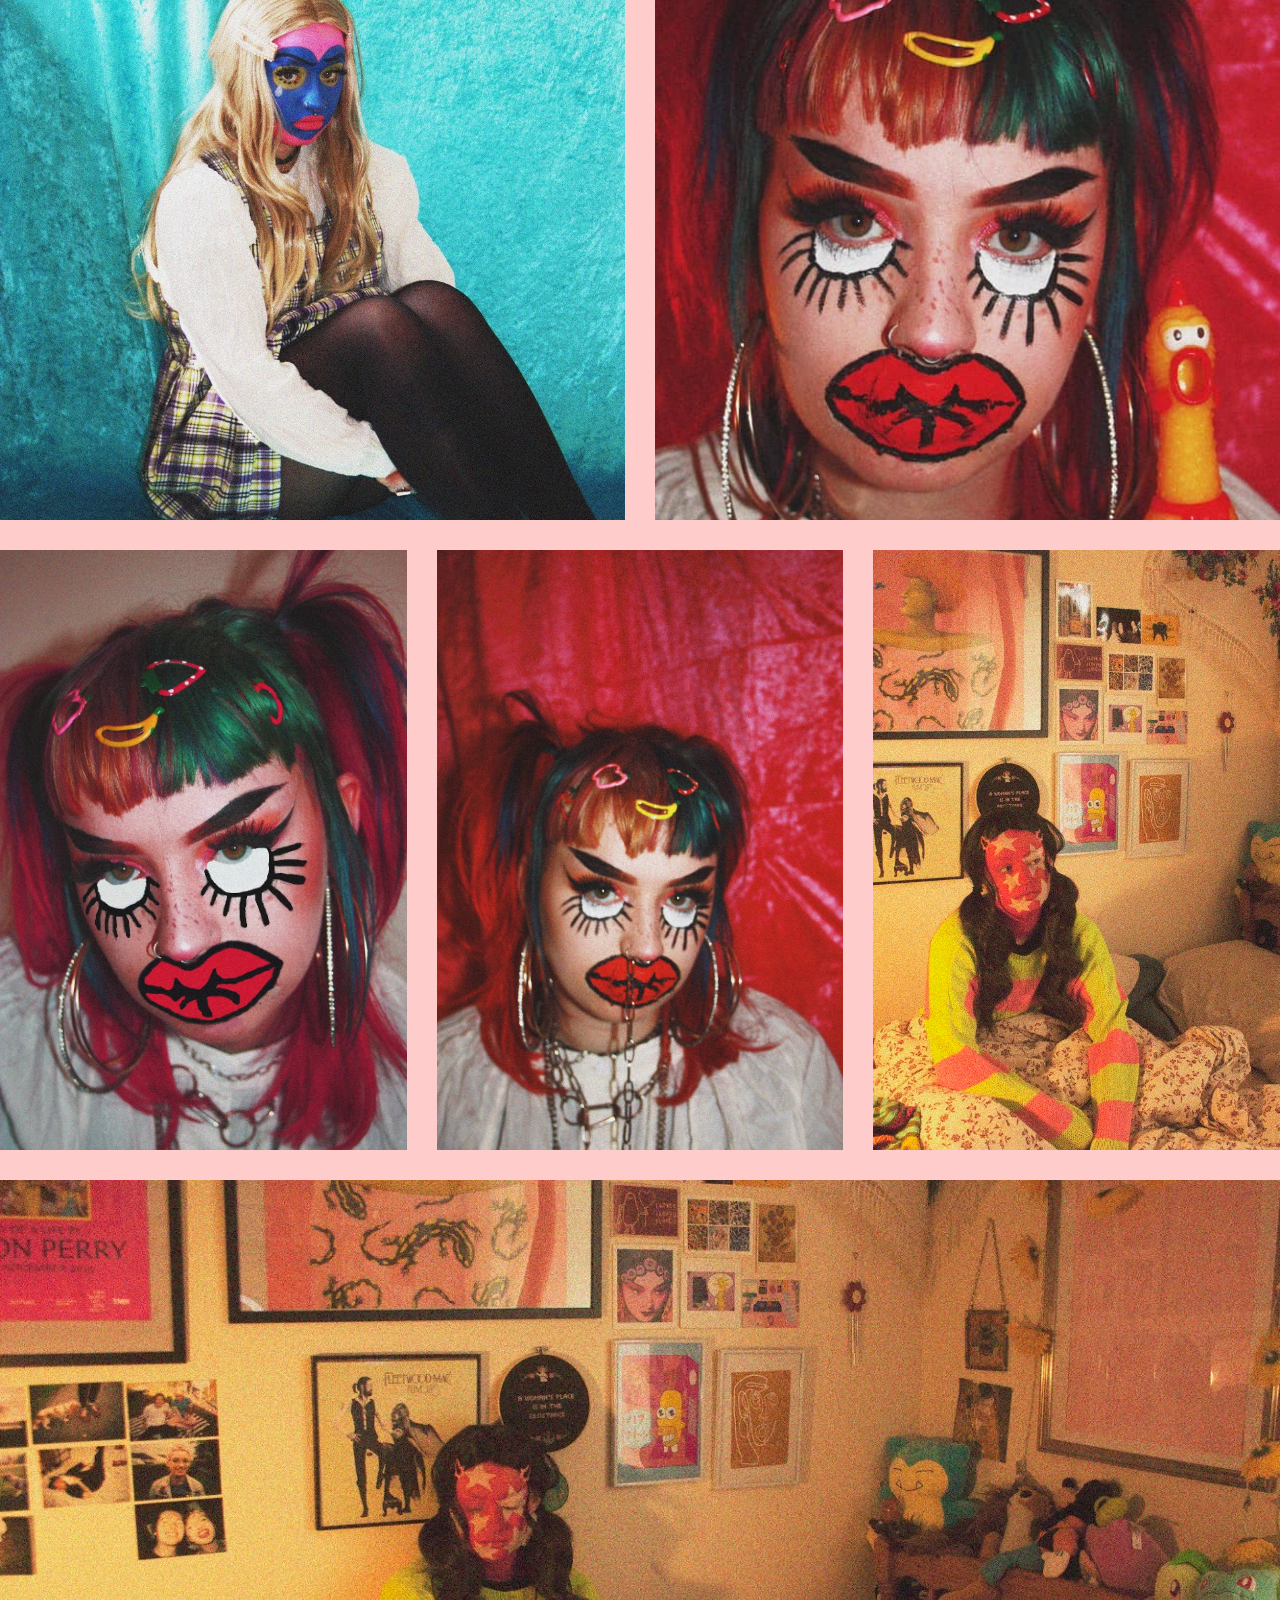
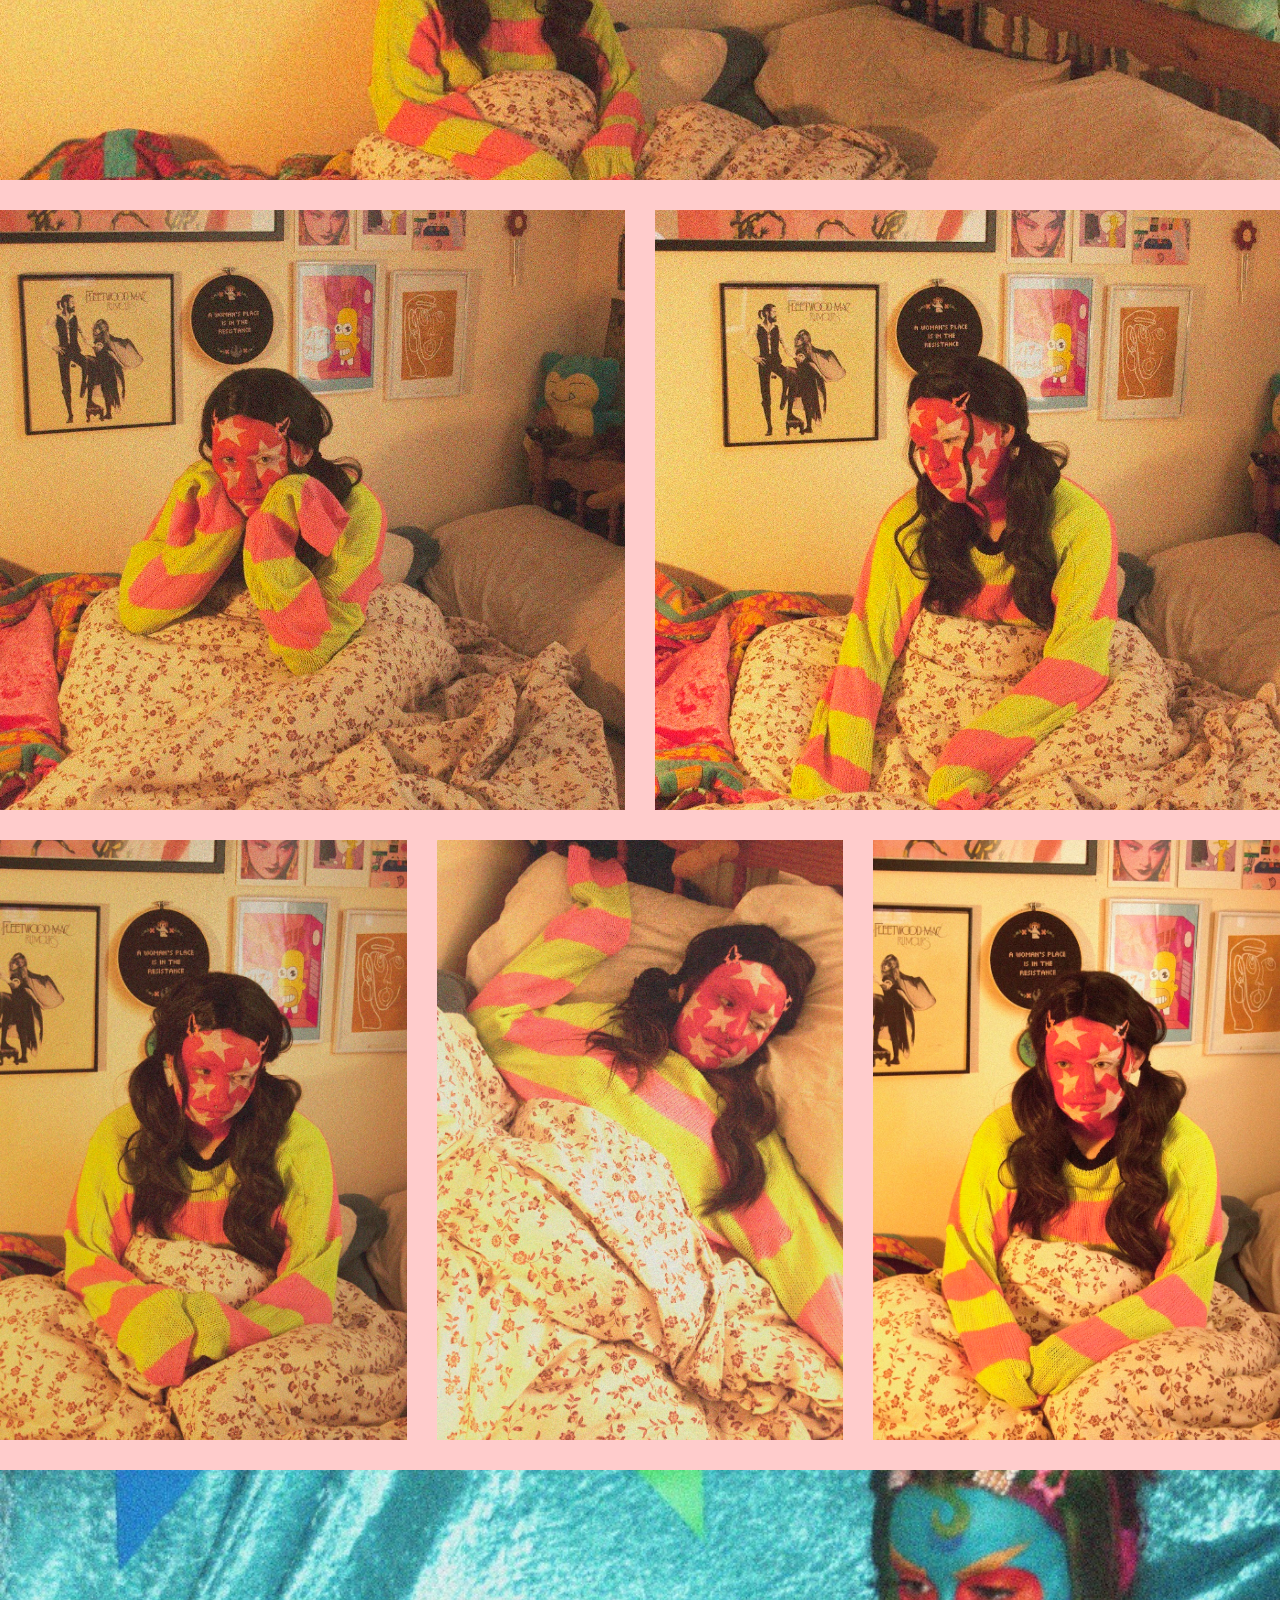
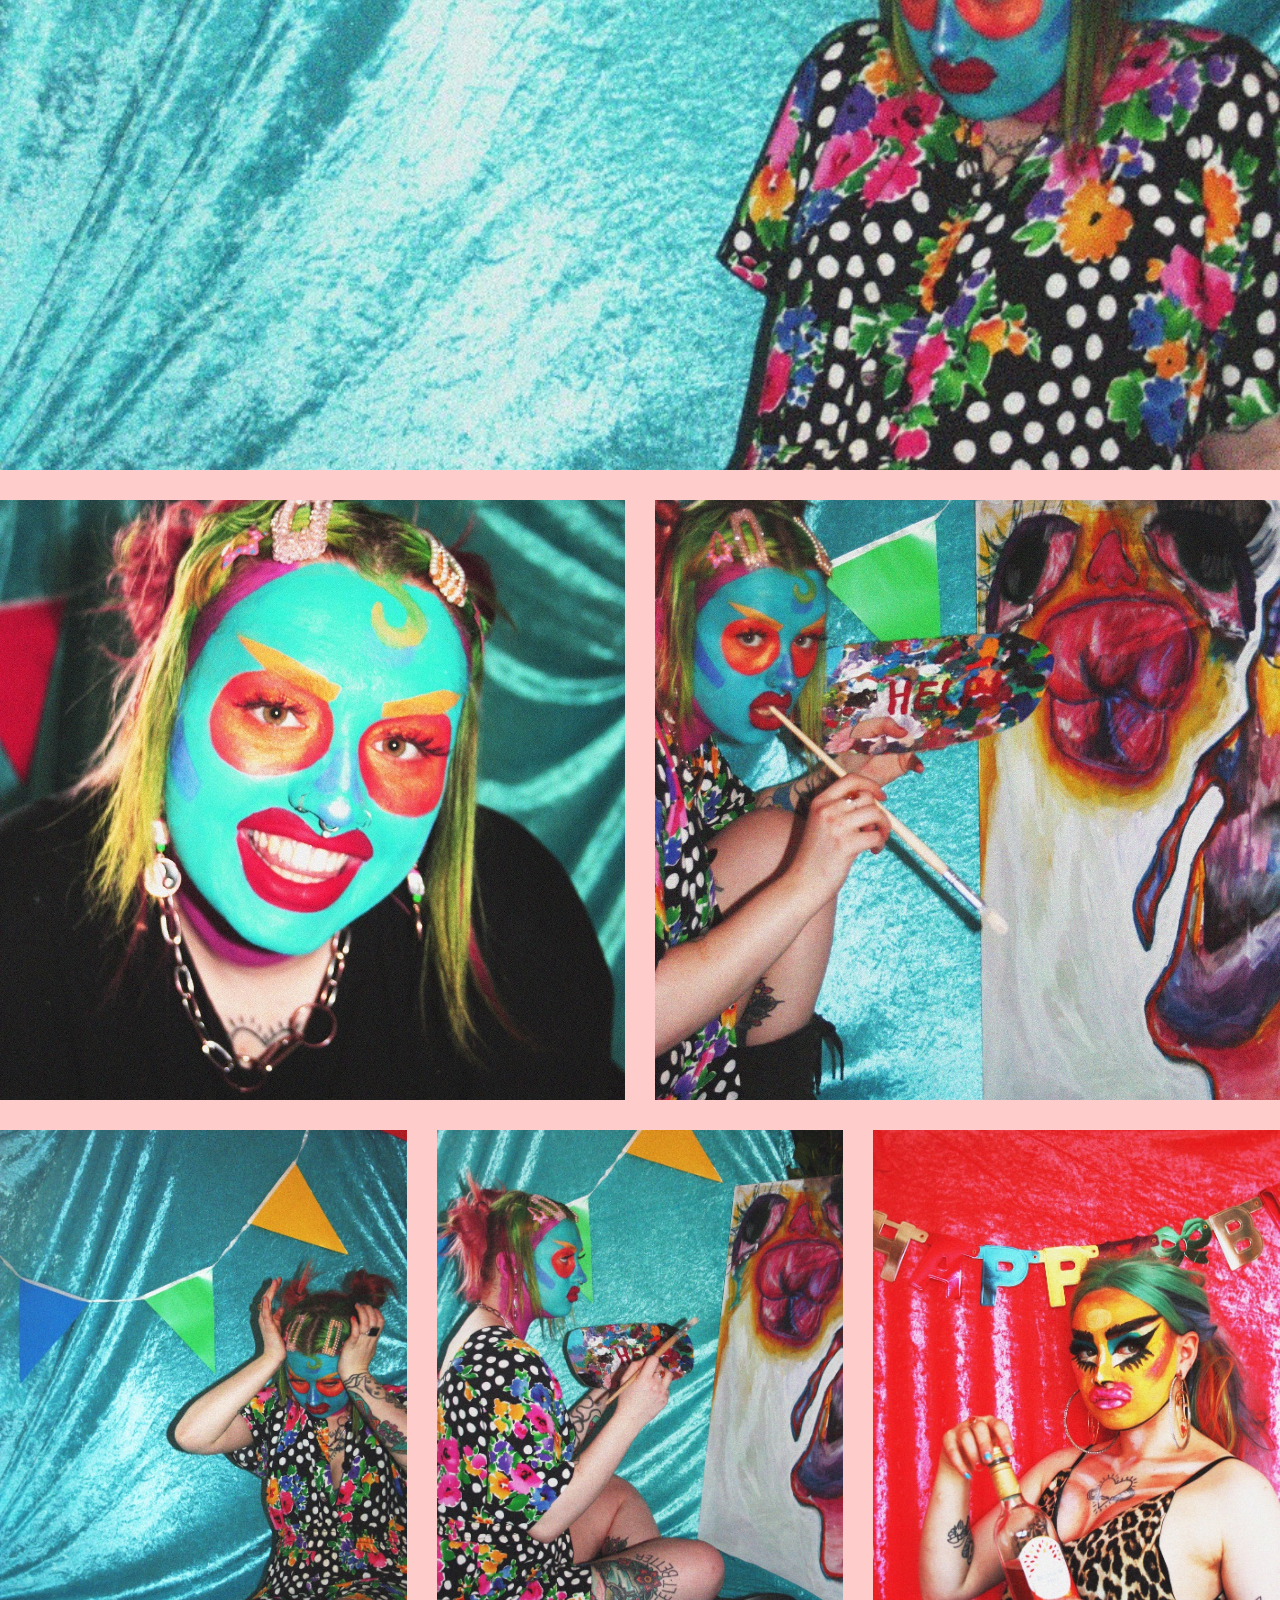
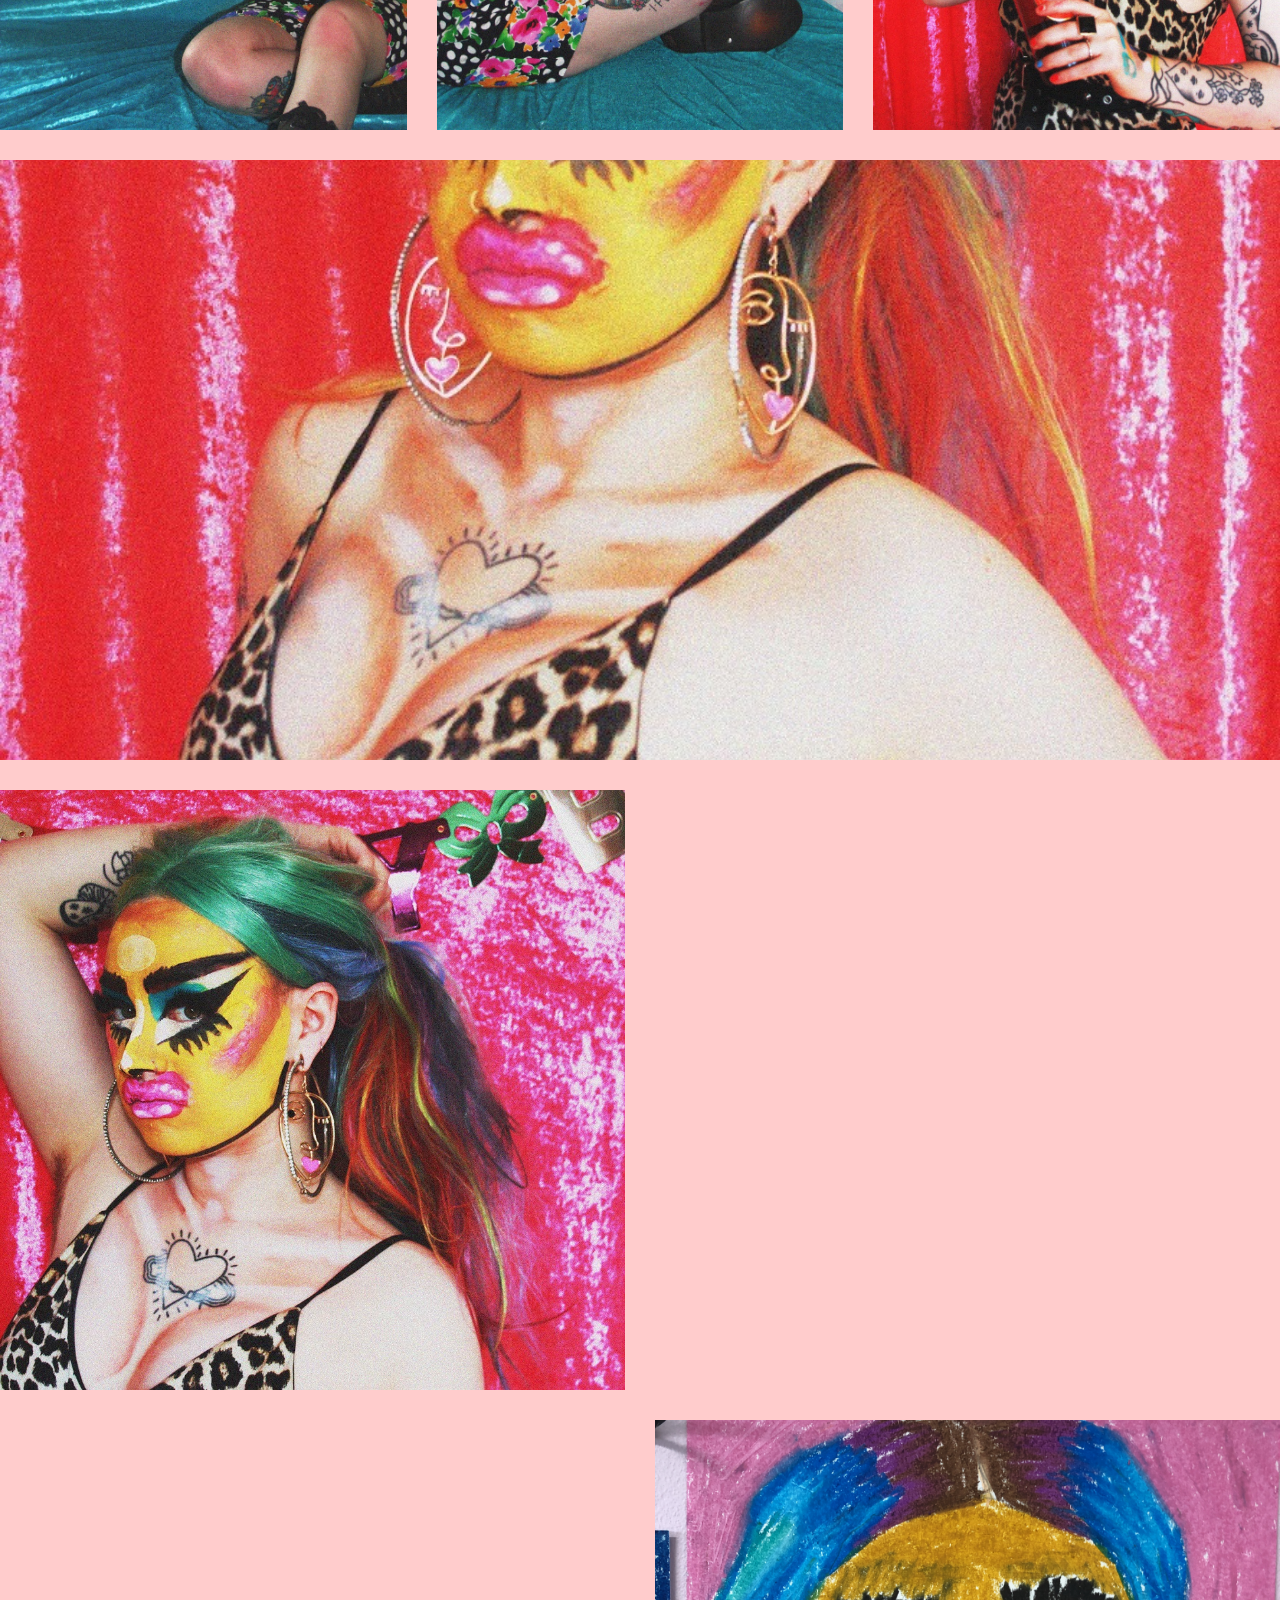
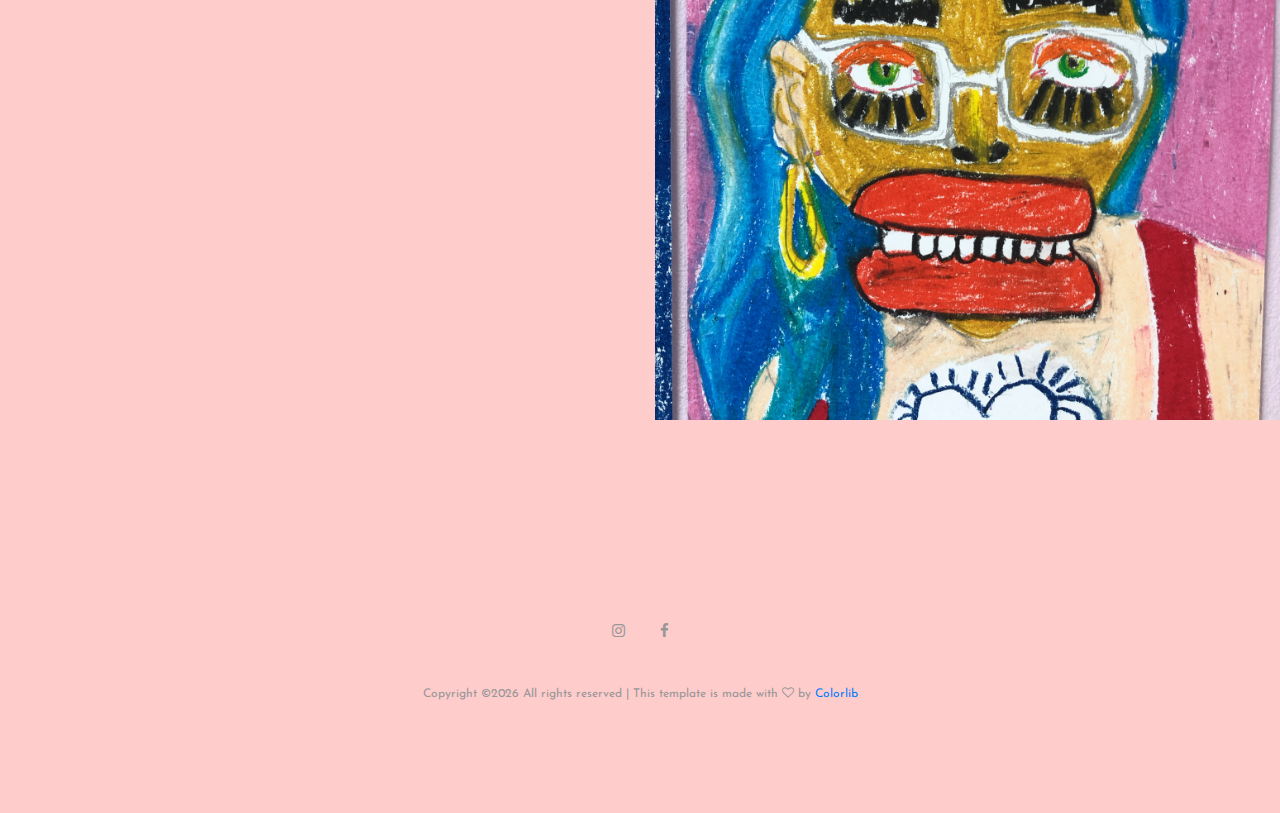
==== commit acd22d8c: "Update index.html" ====
--- a/index.html
+++ b/index.html
@@ -34,13 +34,11 @@
 					</div>
 				</div>
 				<div class="col-lg-8 col-md-9">
-					<a href="" class="site-btn header-btn">Get in touch</a>
 					<nav class="main-menu">
 						<ul>
 							<li><a href="index">Home</a></li>
 							<li><a href="about">About</a></li>
 							<li><a href="work">Work</a></li>
-							<li><a href="contact">Contact</a></li>
 						</ul>
 					</nav>
 				</div>
--- a/css/style.css
+++ b/css/style.css
@@ -360,7 +360,7 @@
 
 .site-logo {
   font-size: 24px;
-  padding-top: 20px;
+  height: 160px;
 }
 
 .main-menu ul {
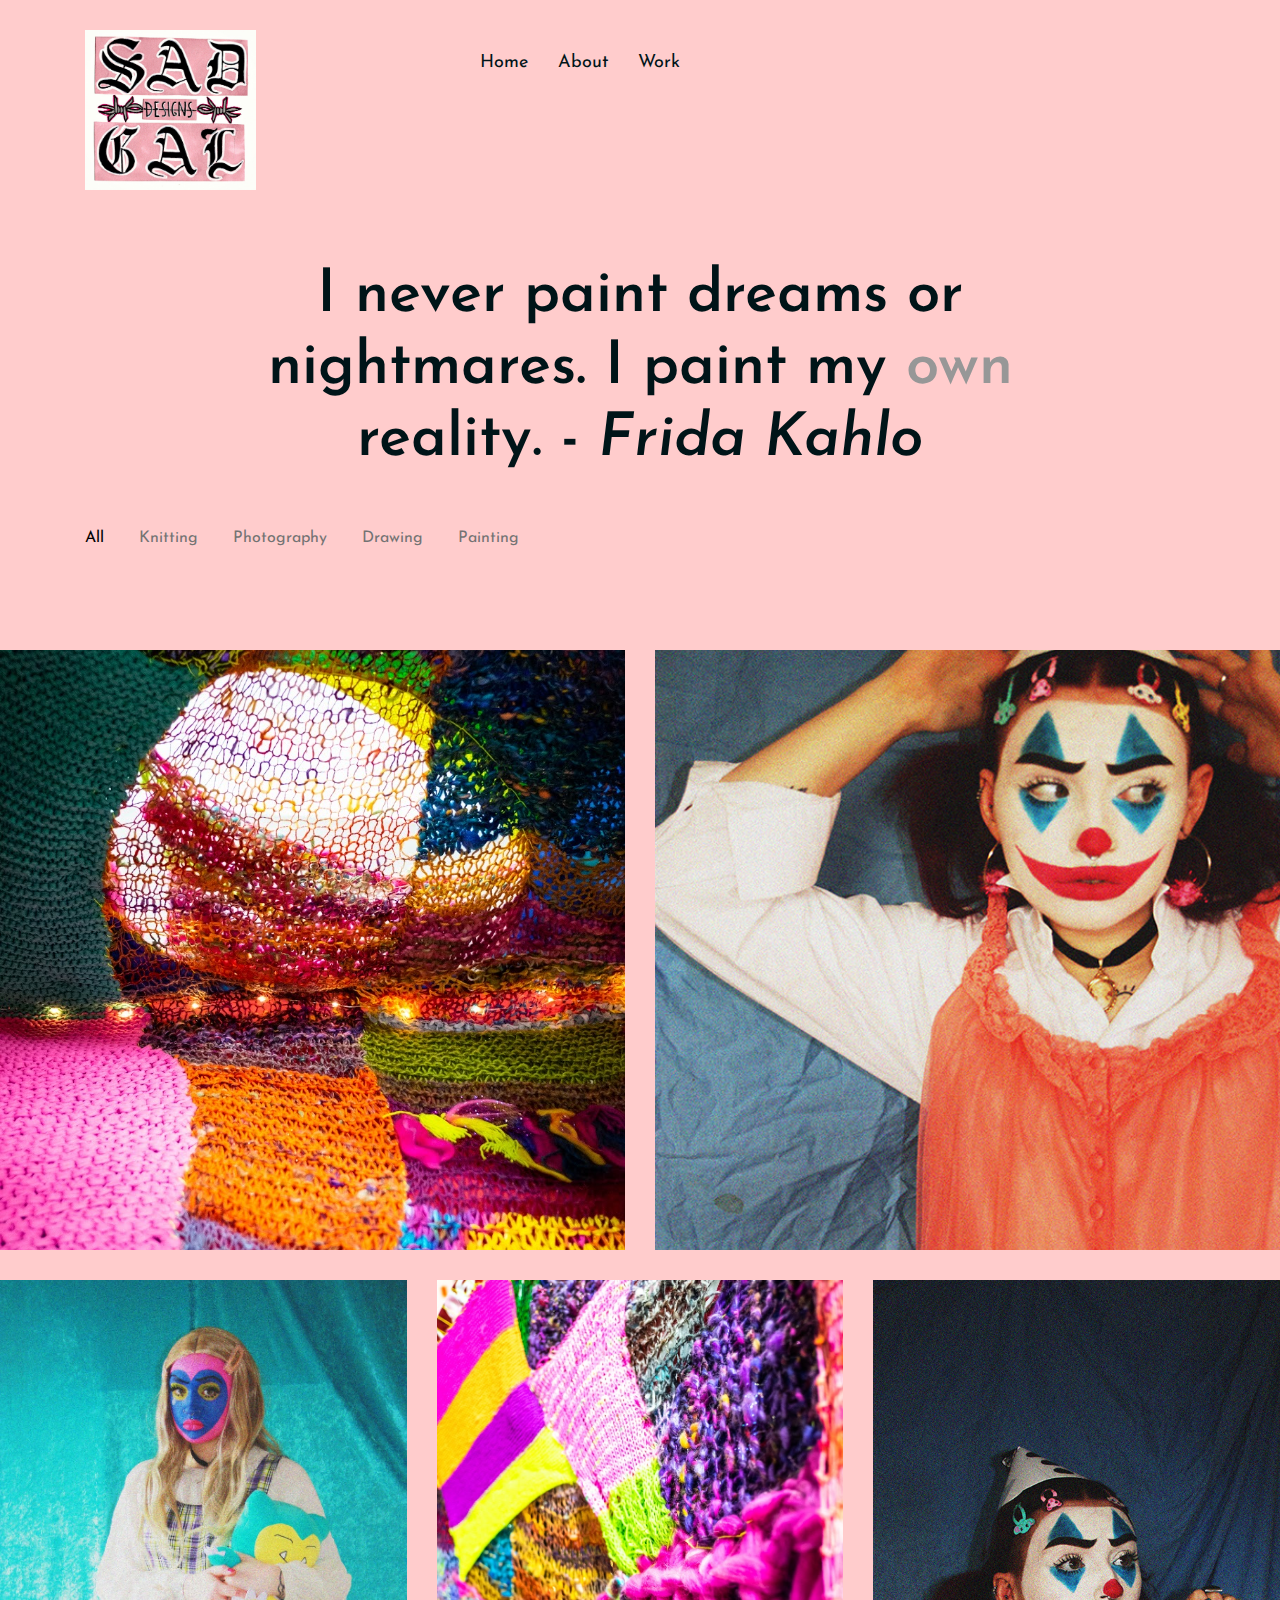
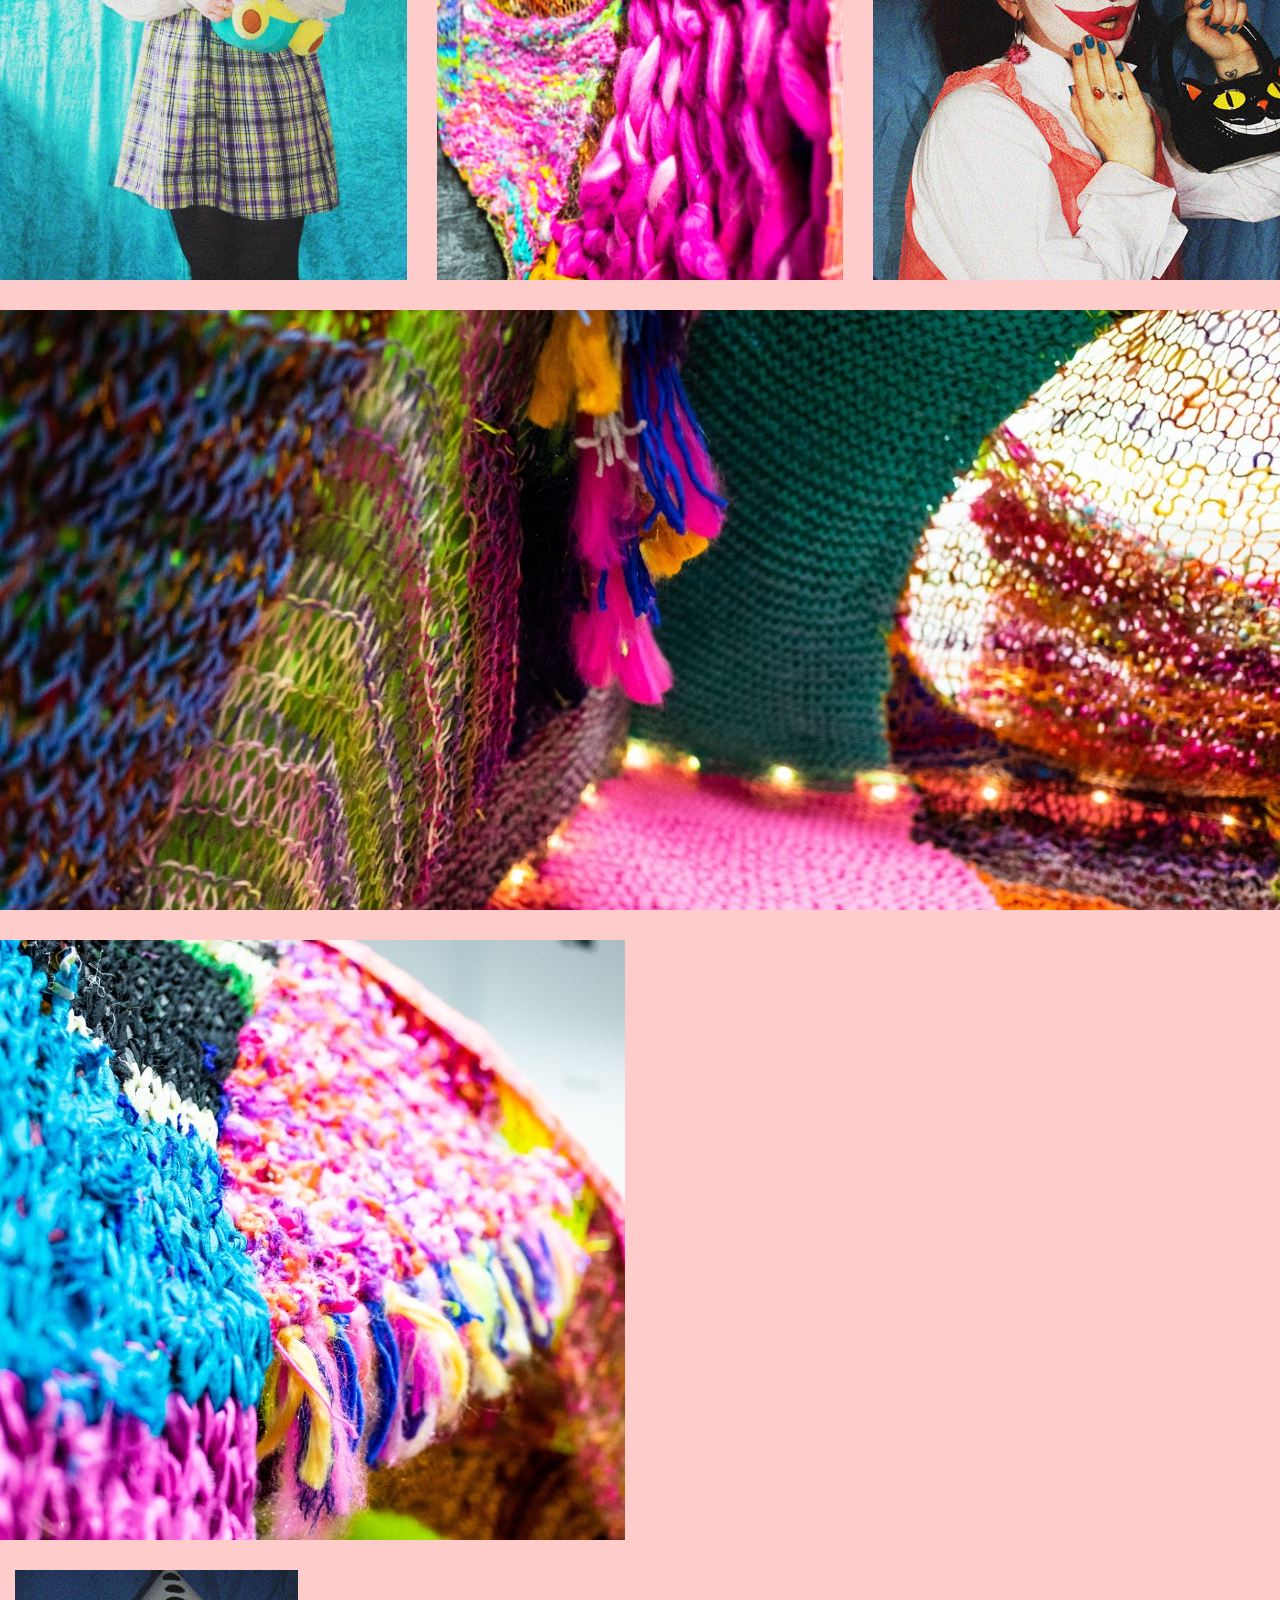
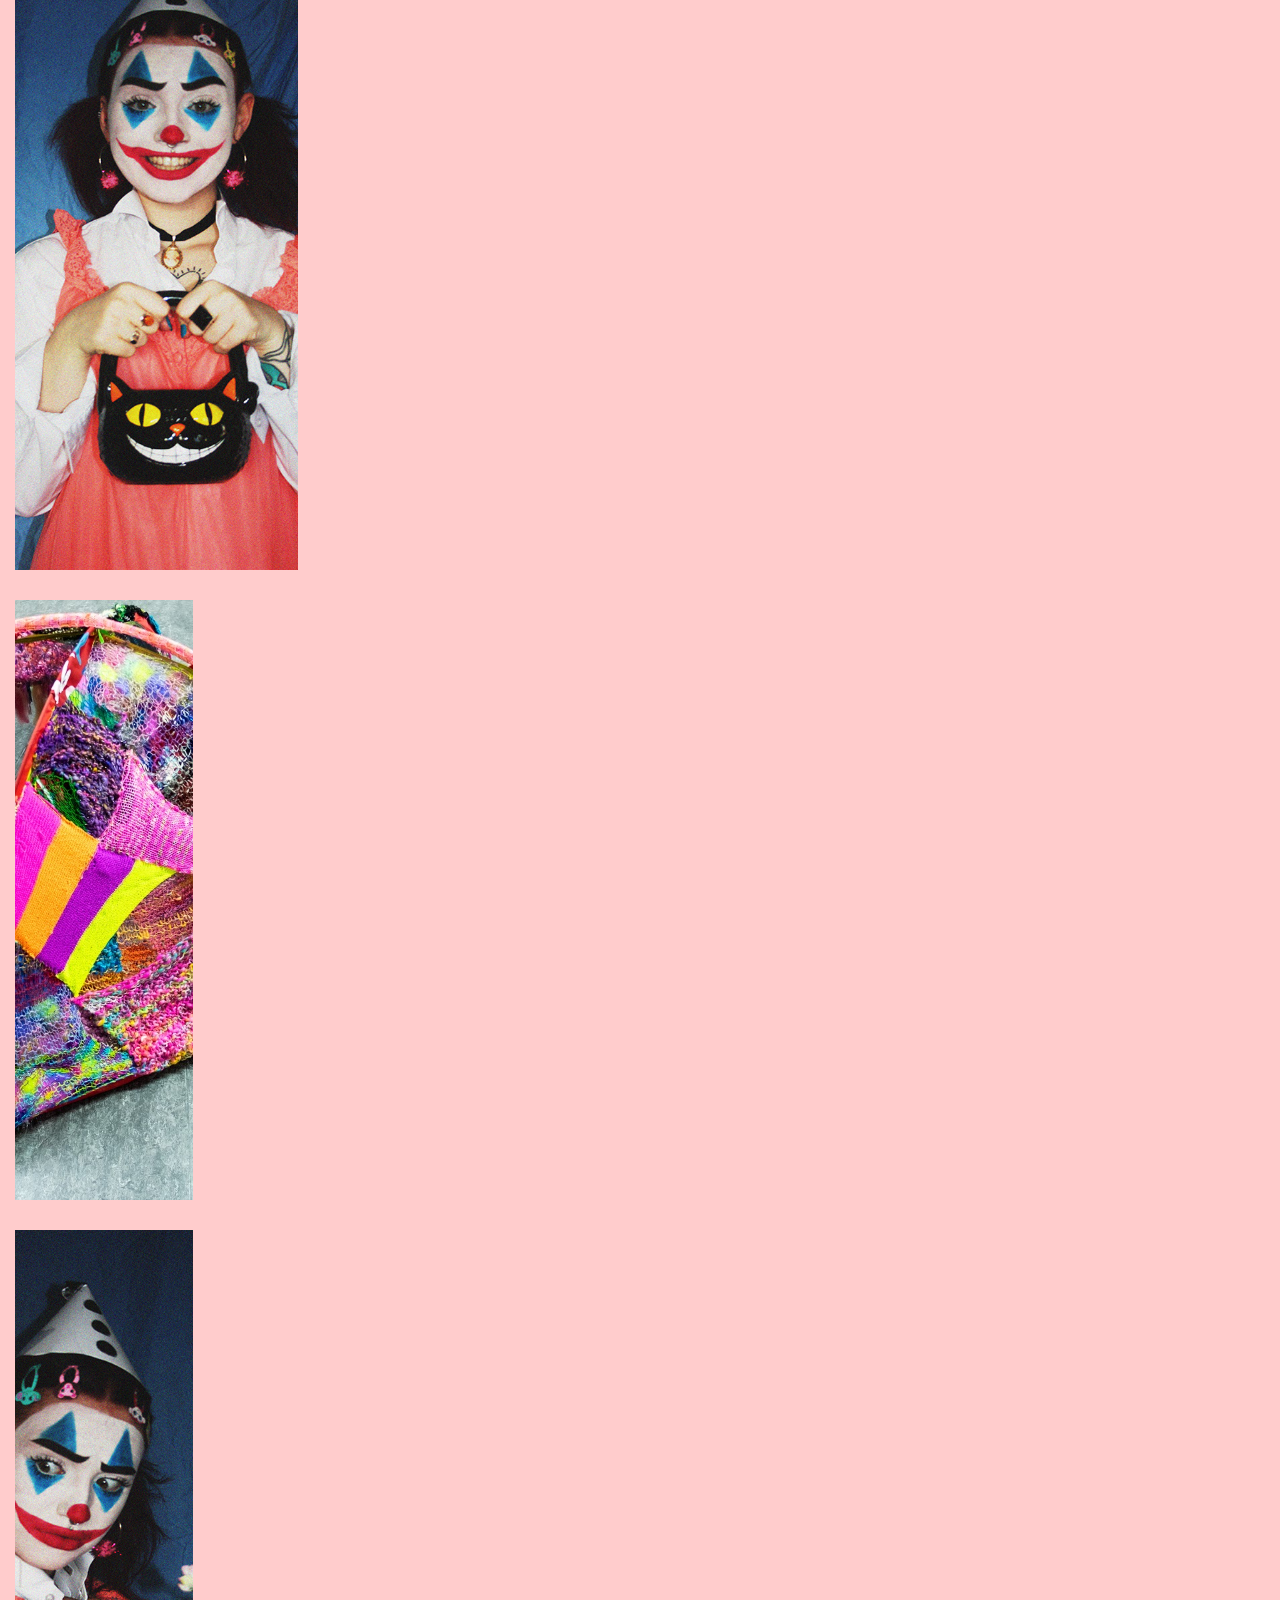
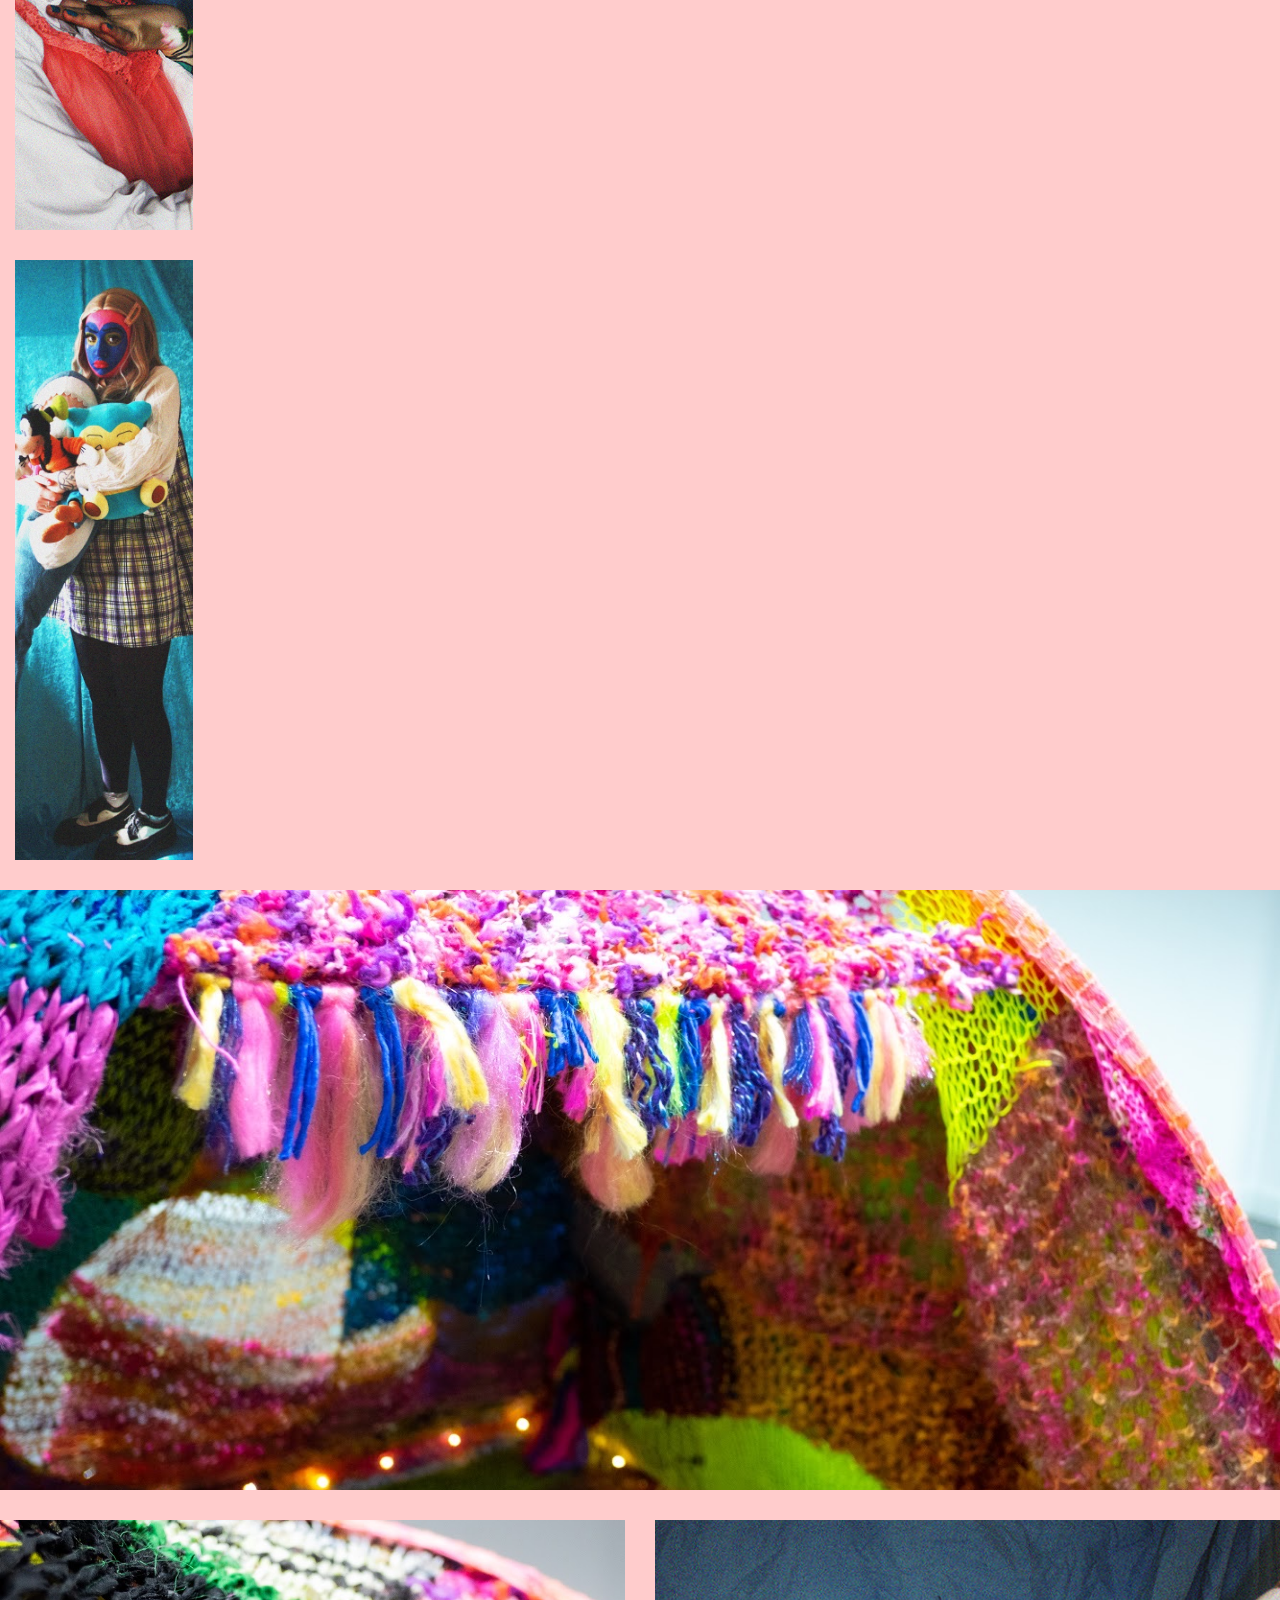
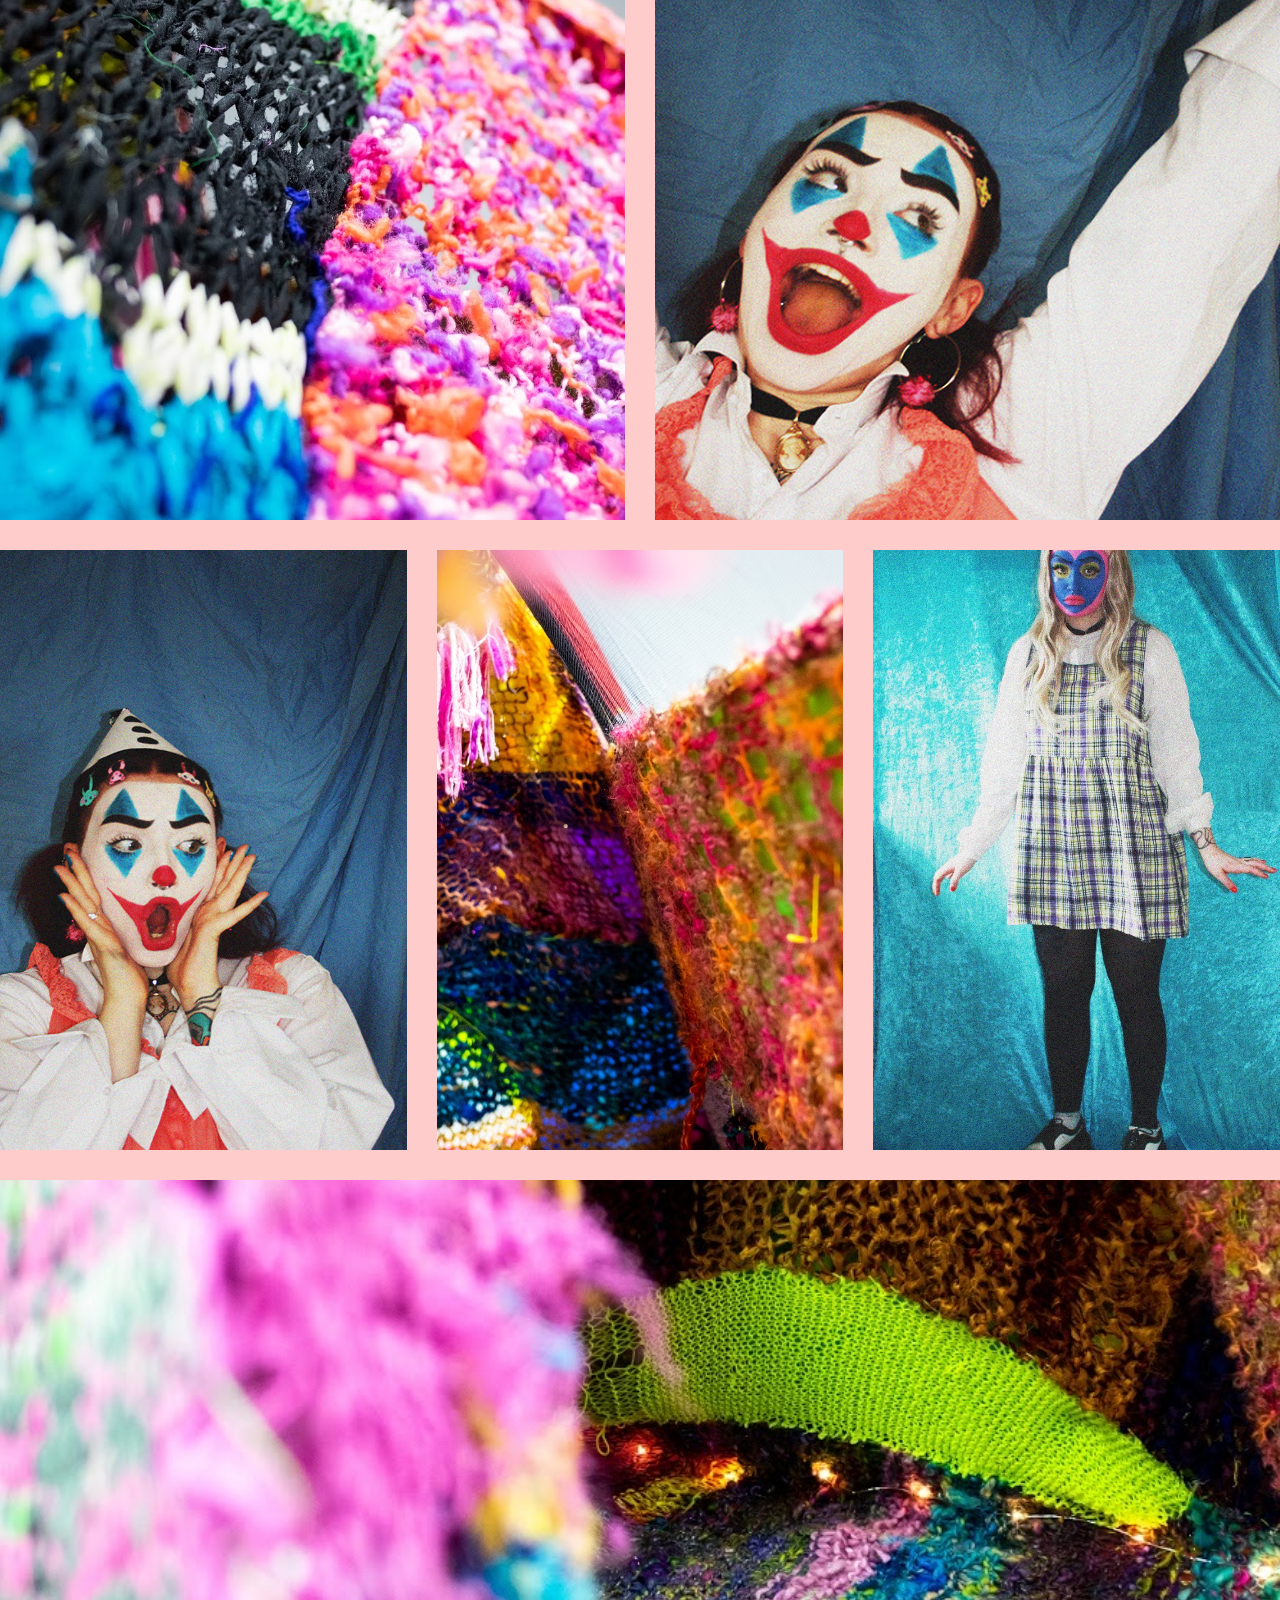
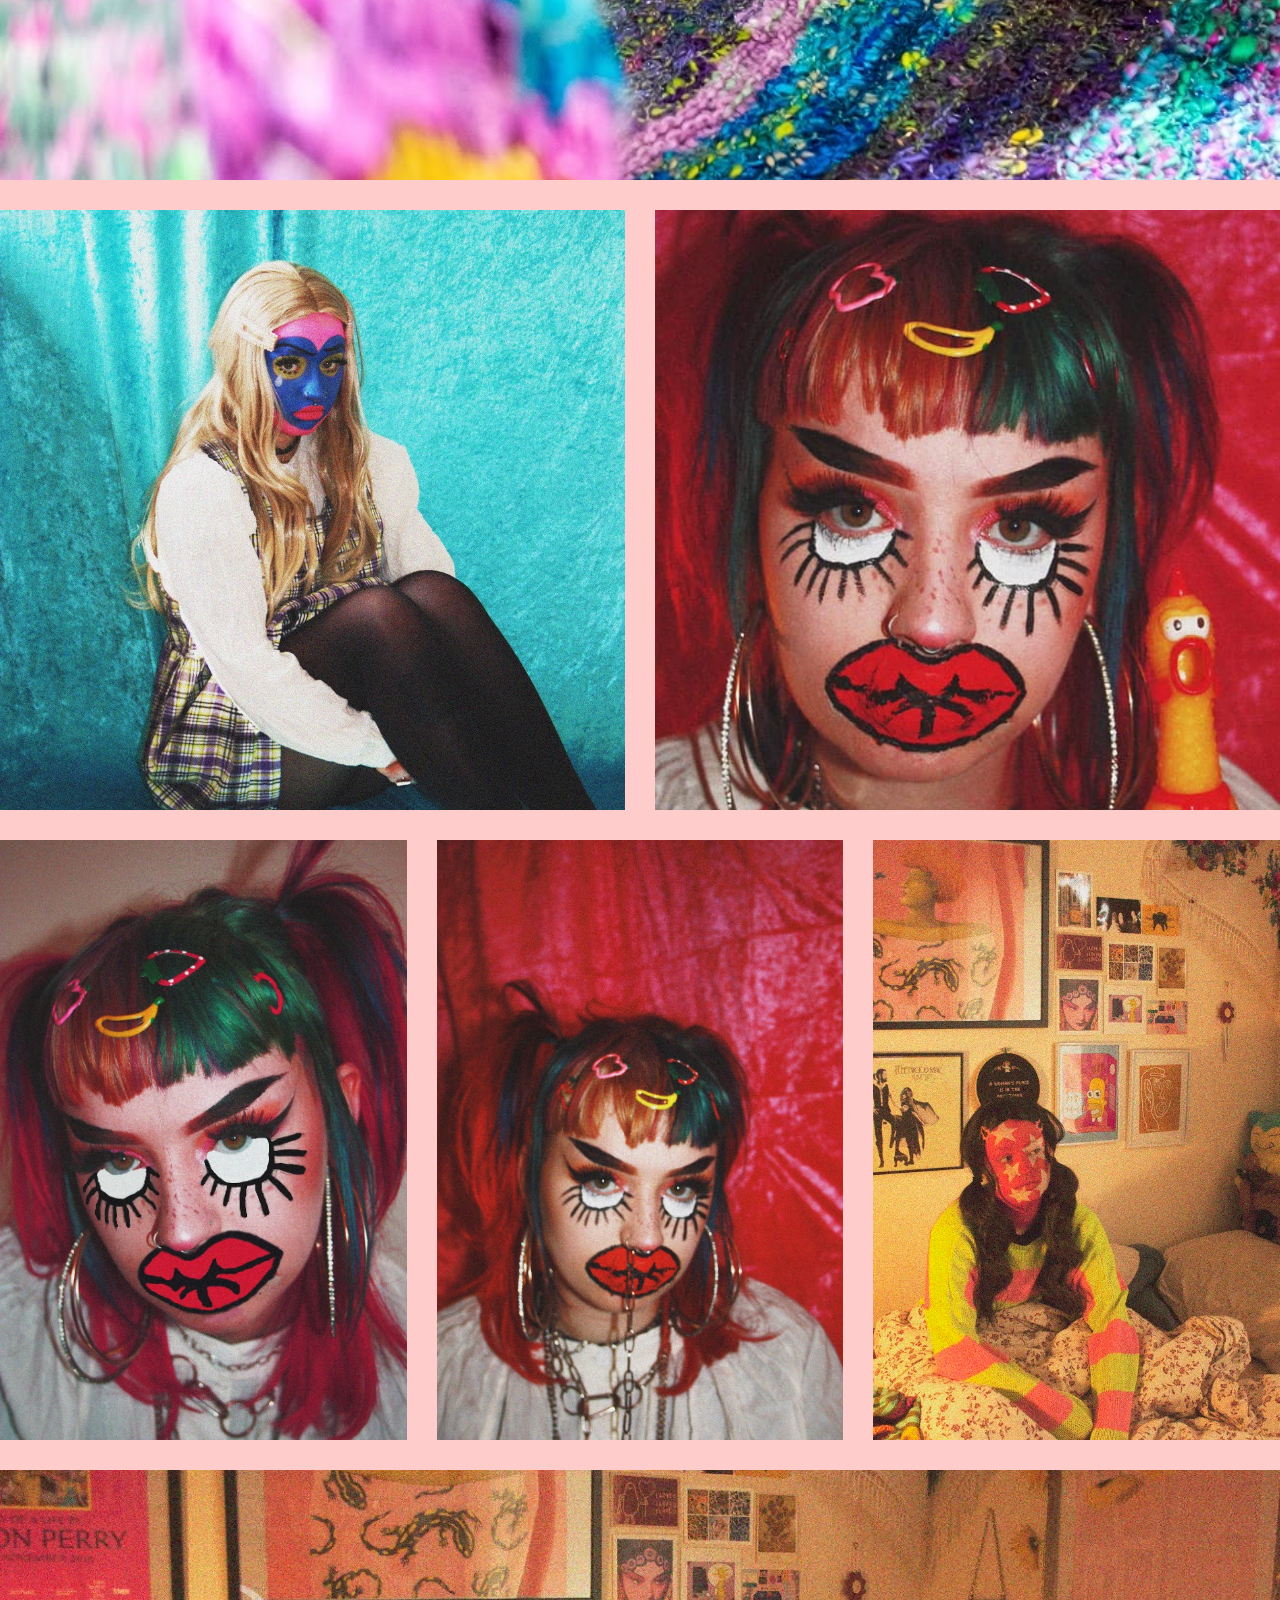
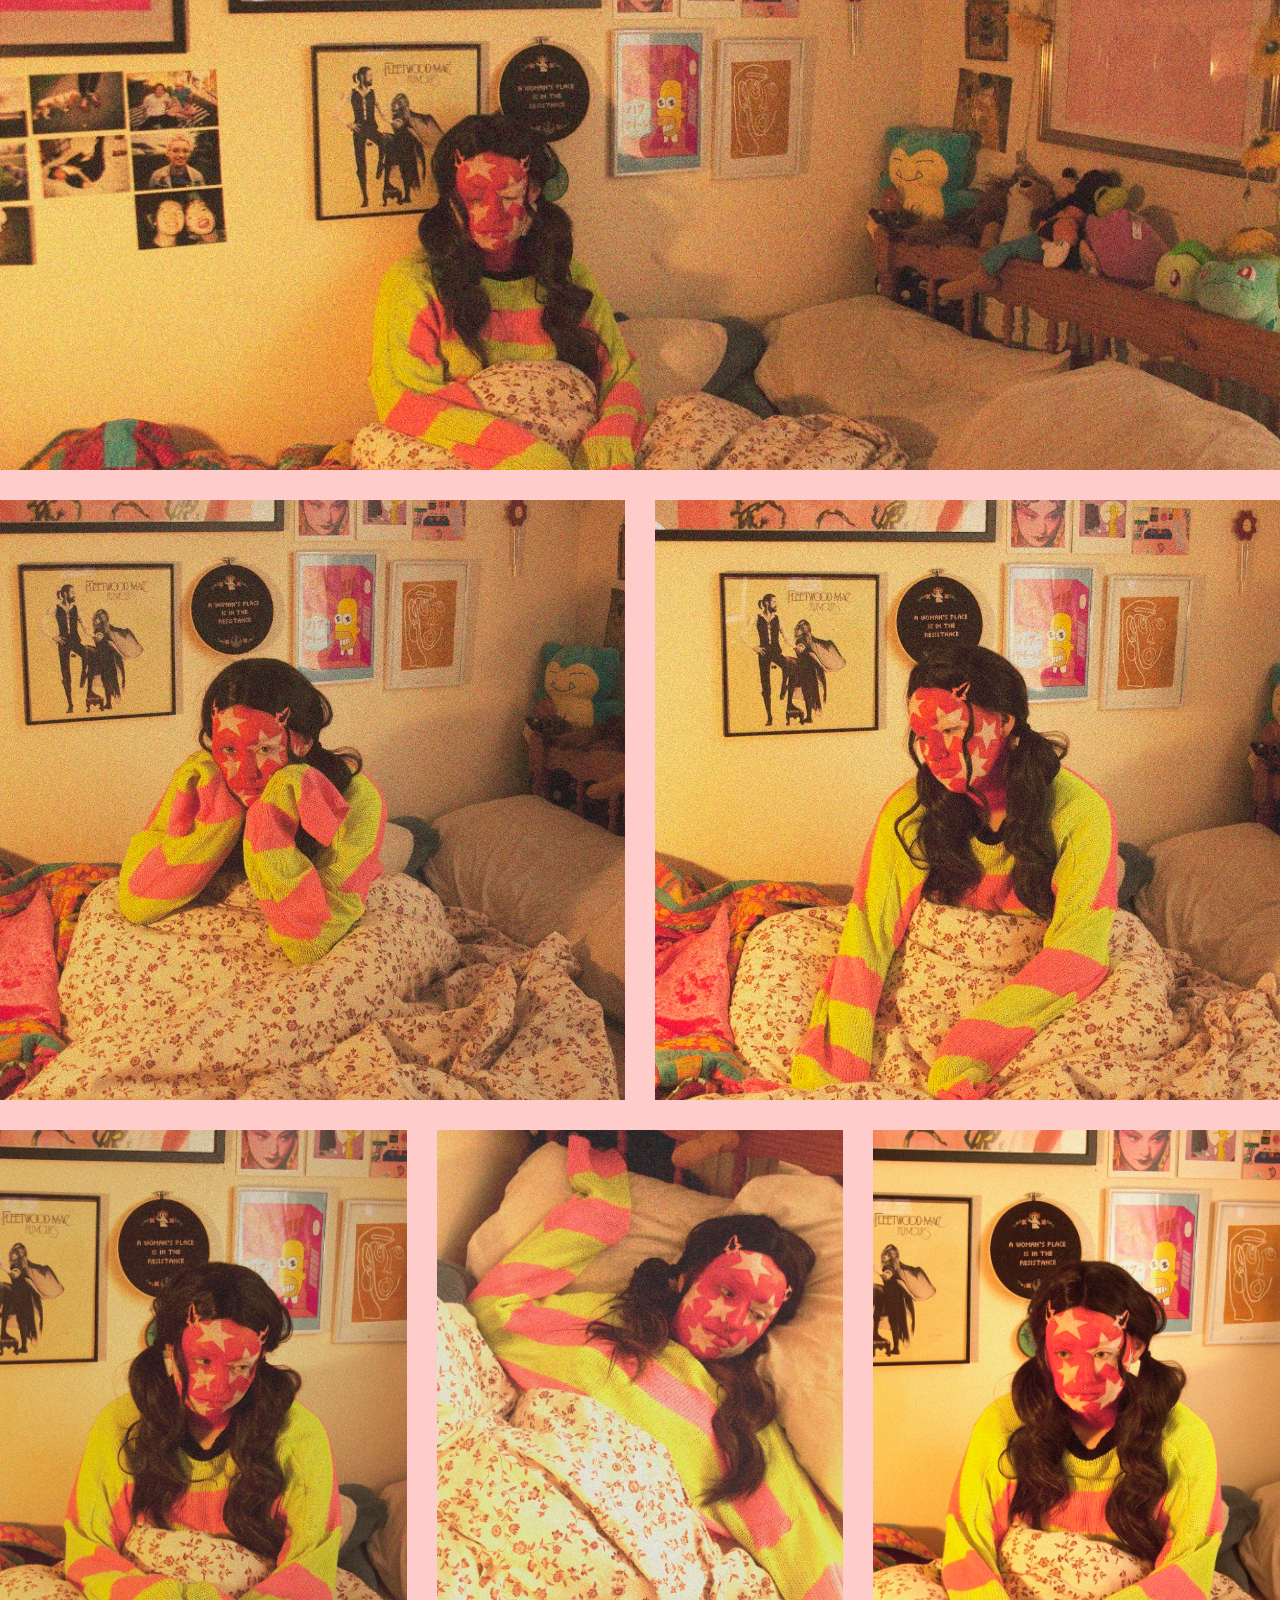
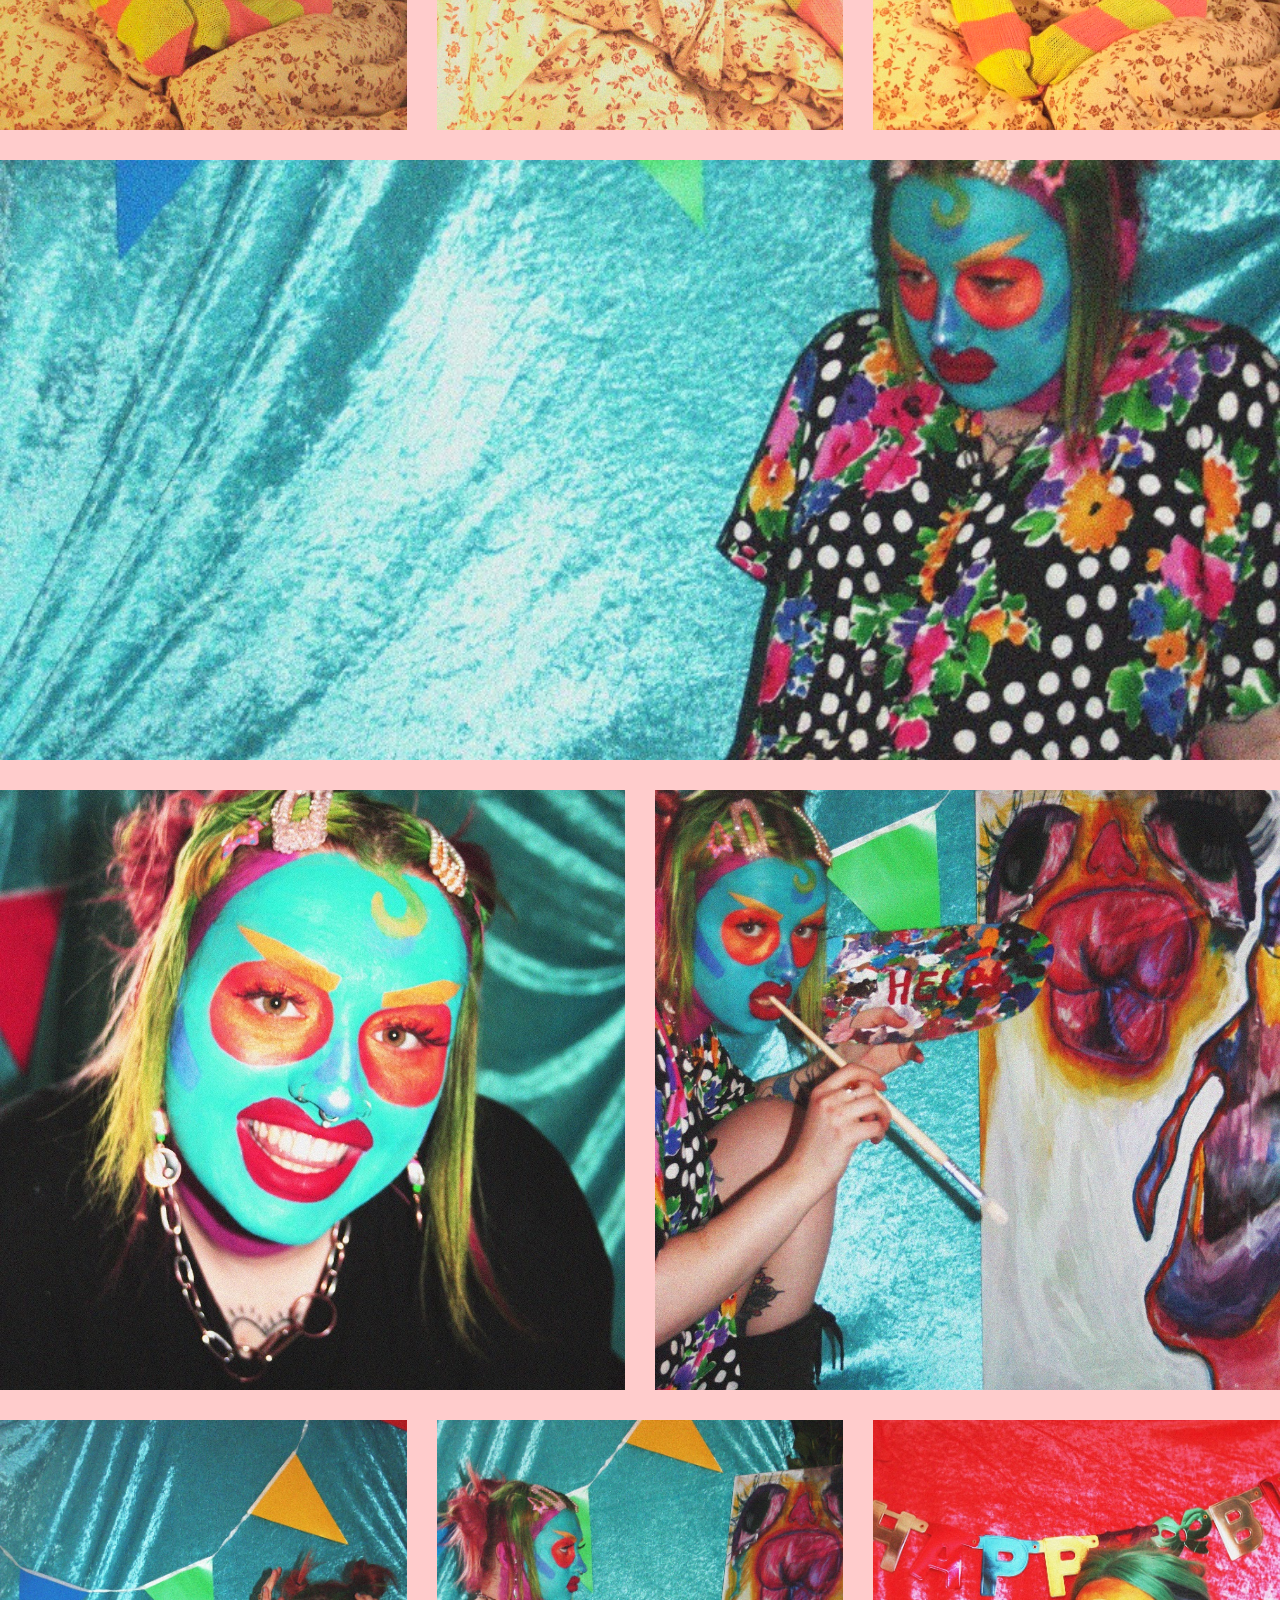
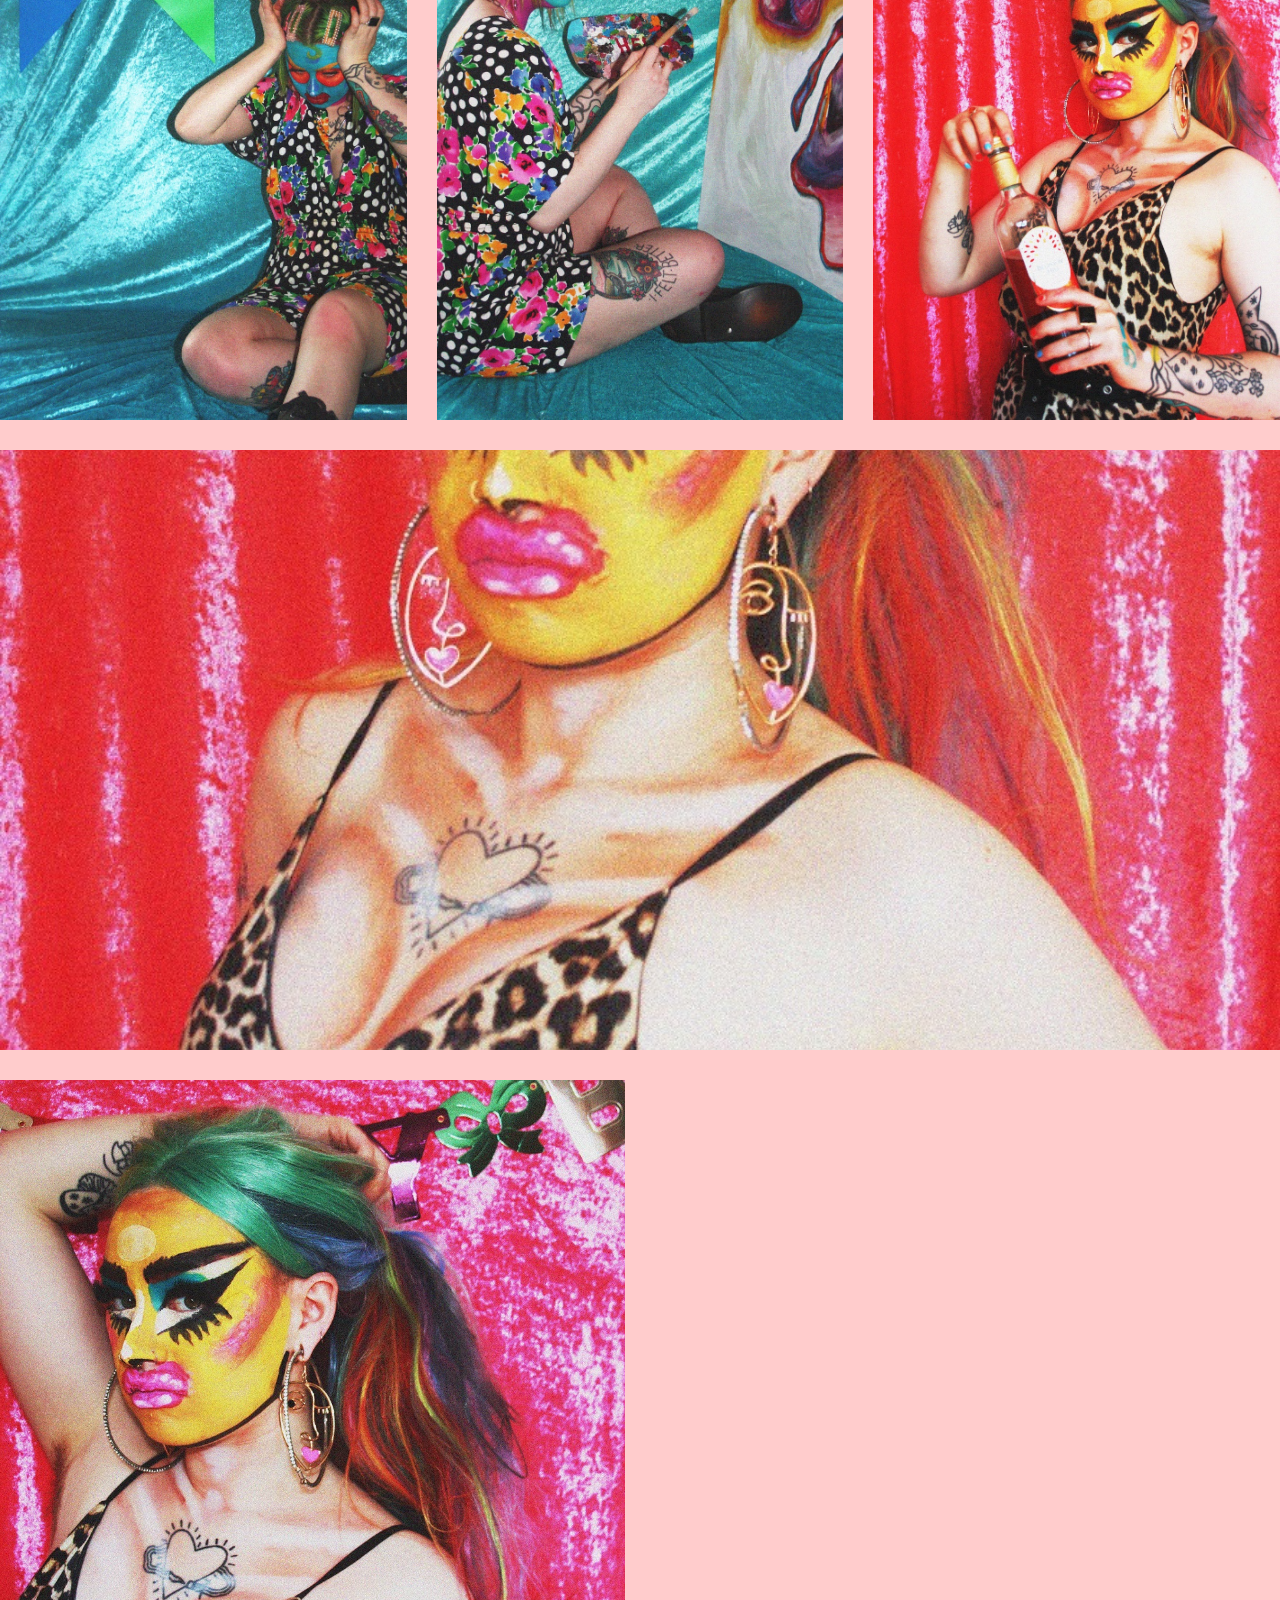
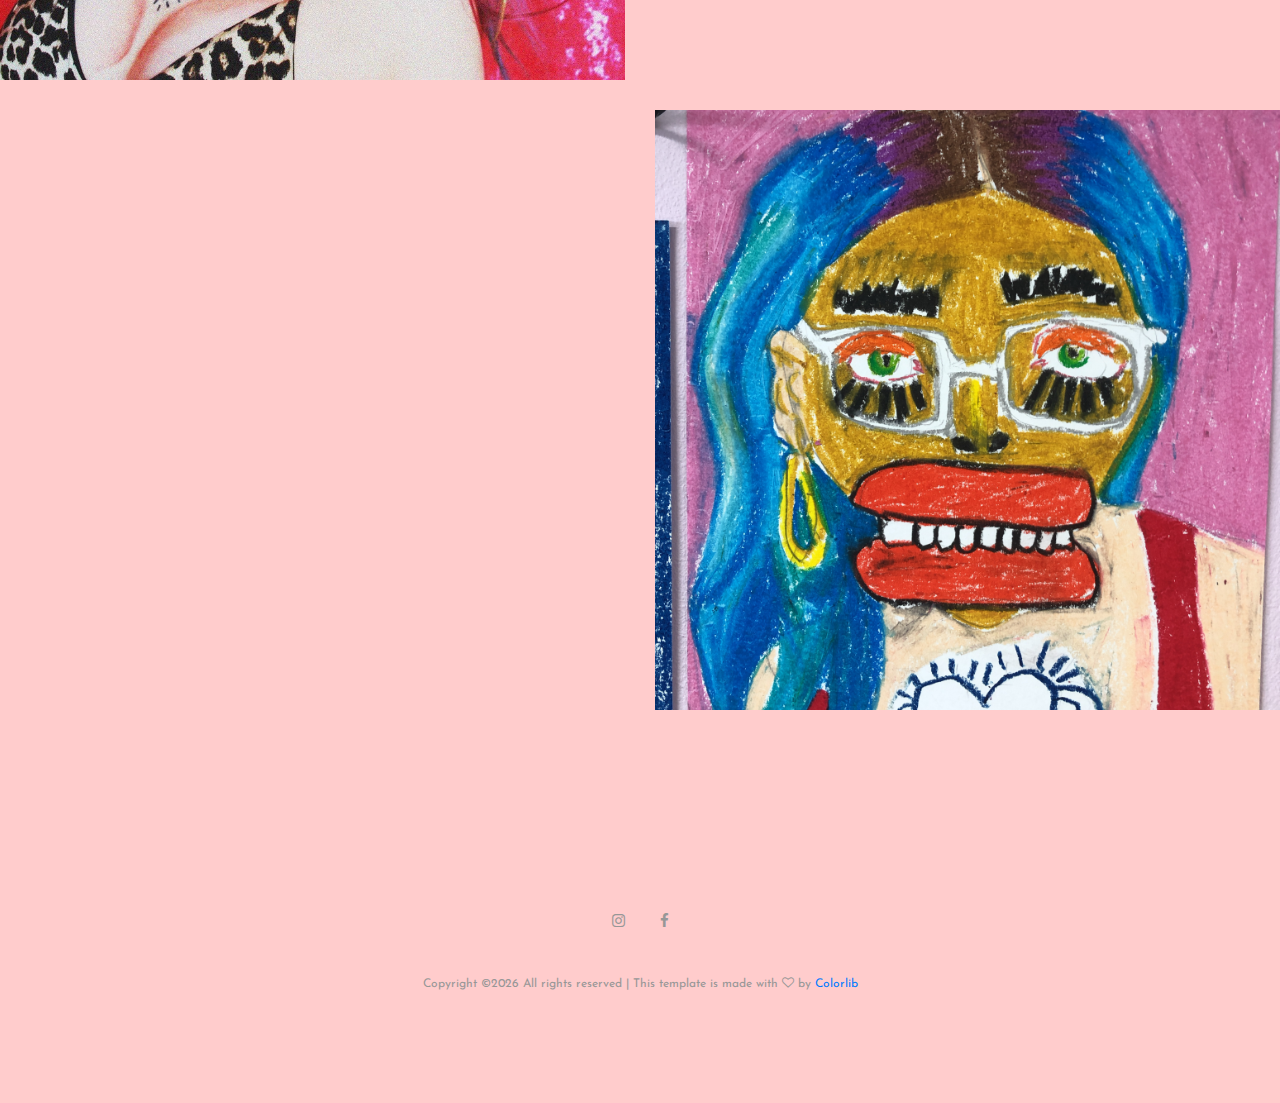
==== commit 704b65a6: "Update index.html" ====
--- a/index.html
+++ b/index.html
@@ -83,6 +83,81 @@
 						</div>						
 					</a>
 				</div>
+				<div class="mix col-lg-6 col-md-6 digital">
+					<a href="img/portfolio/lulu4.JPG" class="portfolio-item set-bg " data-setbg="img/portfolio/lulu4.JPG">
+						<div class="pi-inner">
+							<h2>+ Expand</h2>
+						</div>						
+					</a>
+				</div>
+				<div class="mix col-lg-4 col-md-6 digital">
+					<a href="img/portfolio/dolly3.JPG" class="portfolio-item set-bg " data-setbg="img/portfolio/dolly3.JPG">
+						<div class="pi-inner">
+							<h2>+ Expand</h2>
+						</div>						
+					</a>
+				</div>
+				<div class="mix col-lg-4 col-md-6 web">
+					<a href="img/portfolio/knitting4.JPG" class="portfolio-item set-bg" data-setbg="img/portfolio/knitting4.JPG">
+						<div class="pi-inner">
+							<h2>+ Expand</h2>
+						</div>						
+					</a>
+				</div>
+				<div class="mix col-lg-4 col-md-6 digital">
+					<a href="img/portfolio/lulu2.JPG" class="portfolio-item set-bg " data-setbg="img/portfolio/lulu2.JPG">
+						<div class="pi-inner">
+							<h2>+ Expand</h2>
+						</div>						
+					</a>
+				</div>
+				<div class="mix col-lg-12 col-md-6 web">
+					<a href="img/portfolio/knitting6.JPG" class="portfolio-item set-bg" data-setbg="img/portfolio/knitting6.JPG">
+						<div class="pi-inner">
+							<h2>+ Expand</h2>
+						</div>						
+					</a>
+				</div><div class="mix col-lg-6 col-md-6 web">
+					<a href="img/portfolio/knitting7.JPG" class="portfolio-item set-bg" data-setbg="img/portfolio/knitting7.JPG">
+						<div class="pi-inner">
+							<h2>+ Expand</h2>
+						</div>						
+					</a>
+				<div class="mix col-lg-6 col-md-6 digital">
+					<a href="img/portfolio/lulu3.JPG" class="portfolio-item set-bg " data-setbg="img/portfolio/lulu3.JPG">
+						<div class="pi-inner">
+							<h2>+ Expand</h2>
+						</div>						
+					</a>
+				</div>
+				<div class="mix col-lg-4 col-md-6 web">
+					<a href="img/portfolio/knitting9.JPG" class="portfolio-item set-bg" data-setbg="img/portfolio/knitting9.JPG">
+						<div class="pi-inner">
+							<h2>+ Expand</h2>
+						</div>						
+					</a>
+				</div>
+				<div class="mix col-lg-4 col-md-6 digital">
+					<a href="img/portfolio/lulu1.JPG" class="portfolio-item set-bg " data-setbg="img/portfolio/lulu1.JPG">
+						<div class="pi-inner">
+							<h2>+ Expand</h2>
+						</div>						
+					</a>
+				</div>
+				<div class="mix col-lg-4 col-md-6 digital">
+					<a href="img/portfolio/dolly1.JPG" class="portfolio-item set-bg" data-setbg="img/portfolio/dolly1.JPG">
+						<div class="pi-inner">
+							<h2>+ Expand</h2>
+						</div>						
+					</a>
+				</div>
+				</div><div class="mix col-lg-12 col-md-6 web">
+					<a href="img/portfolio/knitting8.JPG" class="portfolio-item set-bg" data-setbg="img/portfolio/knitting8.JPG">
+						<div class="pi-inner">
+							<h2>+ Expand</h2>
+						</div>						
+					</a>
+				</div>
 				<div class="mix col-lg-6 col-md-6 web">
 					<a href="img/portfolio/knitting2.JPG" class="portfolio-item set-bg" data-setbg="img/portfolio/knitting2.JPG">
 						<div class="pi-inner">
@@ -90,15 +165,15 @@
 						</div>						
 					</a>
 				</div>
-				<div class="mix col-lg-4 col-md-6 web">
-					<a href="img/portfolio/knitting3.JPG" class="portfolio-item set-bg" data-setbg="img/portfolio/knitting3.JPG">
-						<div class="pi-inner">
-							<h2>+ Expand</h2>
-						</div>						
-					</a>
-				</div>
-				<div class="mix col-lg-4 col-md-6 web">
-					<a href="img/portfolio/knitting4.JPG" class="portfolio-item set-bg" data-setbg="img/portfolio/knitting4.JPG">
+				<div class="mix col-lg-6 col-md-6 digital">
+					<a href="img/portfolio/lulu5.JPG" class="portfolio-item set-bg " data-setbg="img/portfolio/lulu5.JPG">
+						<div class="pi-inner">
+							<h2>+ Expand</h2>
+						</div>						
+					</a>
+				</div>
+				<div class="mix col-lg-4 col-md-6 digital">
+					<a href="img/portfolio/lulu6.JPG" class="portfolio-item set-bg " data-setbg="img/portfolio/lulu6.JPG">
 						<div class="pi-inner">
 							<h2>+ Expand</h2>
 						</div>						
@@ -111,90 +186,15 @@
 						</div>						
 					</a>
 				</div>
+				<div class="mix col-lg-4 col-md-6 digital">
+					<a href="img/portfolio/dolly2.JPG" class="portfolio-item set-bg " data-setbg="img/portfolio/dolly2.JPG">
+						<div class="pi-inner">
+							<h2>+ Expand</h2>
+						</div>						
+					</a>
+				</div>
 				<div class="mix col-lg-12 col-md-6 web">
-					<a href="img/portfolio/knitting6.JPG" class="portfolio-item set-bg" data-setbg="img/portfolio/knitting6.JPG">
-						<div class="pi-inner">
-							<h2>+ Expand</h2>
-						</div>						
-					</a>
-				</div><div class="mix col-lg-6 col-md-6 web">
-					<a href="img/portfolio/knitting7.JPG" class="portfolio-item set-bg" data-setbg="img/portfolio/knitting7.JPG">
-						<div class="pi-inner">
-							<h2>+ Expand</h2>
-						</div>						
-					</a>
-				</div><div class="mix col-lg-6 col-md-6 web">
-					<a href="img/portfolio/knitting8.JPG" class="portfolio-item set-bg" data-setbg="img/portfolio/knitting8.JPG">
-						<div class="pi-inner">
-							<h2>+ Expand</h2>
-						</div>						
-					</a>
-				</div>
-				<div class="mix col-lg-4 col-md-6 web">
-					<a href="img/portfolio/knitting9.JPG" class="portfolio-item set-bg" data-setbg="img/portfolio/knitting9.JPG">
-						<div class="pi-inner">
-							<h2>+ Expand</h2>
-						</div>						
-					</a>
-				</div>
-				<div class="mix col-lg-4 col-md-6 digital">
-					<a href="img/portfolio/lulu1.JPG" class="portfolio-item set-bg " data-setbg="img/portfolio/lulu1.JPG">
-						<div class="pi-inner">
-							<h2>+ Expand</h2>
-						</div>						
-					</a>
-				</div>
-				<div class="mix col-lg-4 col-md-6 digital">
-					<a href="img/portfolio/lulu2.JPG" class="portfolio-item set-bg " data-setbg="img/portfolio/lulu2.JPG">
-						<div class="pi-inner">
-							<h2>+ Expand</h2>
-						</div>						
-					</a>
-				</div>
-				<div class="mix col-lg-12 col-md-6 digital">
-					<a href="img/portfolio/lulu3.JPG" class="portfolio-item set-bg " data-setbg="img/portfolio/lulu3.JPG">
-						<div class="pi-inner">
-							<h2>+ Expand</h2>
-						</div>						
-					</a>
-				</div>
-				<div class="mix col-lg-6 col-md-6 digital">
-					<a href="img/portfolio/lulu4.JPG" class="portfolio-item set-bg " data-setbg="img/portfolio/lulu4.JPG">
-						<div class="pi-inner">
-							<h2>+ Expand</h2>
-						</div>						
-					</a>
-				</div>
-				<div class="mix col-lg-6 col-md-6 digital">
-					<a href="img/portfolio/lulu5.JPG" class="portfolio-item set-bg " data-setbg="img/portfolio/lulu5.JPG">
-						<div class="pi-inner">
-							<h2>+ Expand</h2>
-						</div>						
-					</a>
-				</div>
-				<div class="mix col-lg-4 col-md-6 digital">
-					<a href="img/portfolio/lulu6.JPG" class="portfolio-item set-bg " data-setbg="img/portfolio/lulu6.JPG">
-						<div class="pi-inner">
-							<h2>+ Expand</h2>
-						</div>						
-					</a>
-				</div>
-				<div class="mix col-lg-4 col-md-6 digital">
-					<a href="img/portfolio/dolly1.JPG" class="portfolio-item set-bg" data-setbg="img/portfolio/dolly1.JPG">
-						<div class="pi-inner">
-							<h2>+ Expand</h2>
-						</div>						
-					</a>
-				</div>
-				<div class="mix col-lg-4 col-md-6 digital">
-					<a href="img/portfolio/dolly2.JPG" class="portfolio-item set-bg " data-setbg="img/portfolio/dolly2.JPG">
-						<div class="pi-inner">
-							<h2>+ Expand</h2>
-						</div>						
-					</a>
-				</div>
-				<div class="mix col-lg-12 col-md-6 digital">
-					<a href="img/portfolio/dolly3.JPG" class="portfolio-item set-bg " data-setbg="img/portfolio/dolly3.JPG">
+					<a href="img/portfolio/knitting3.JPG" class="portfolio-item set-bg" data-setbg="img/portfolio/knitting3.JPG">
 						<div class="pi-inner">
 							<h2>+ Expand</h2>
 						</div>						
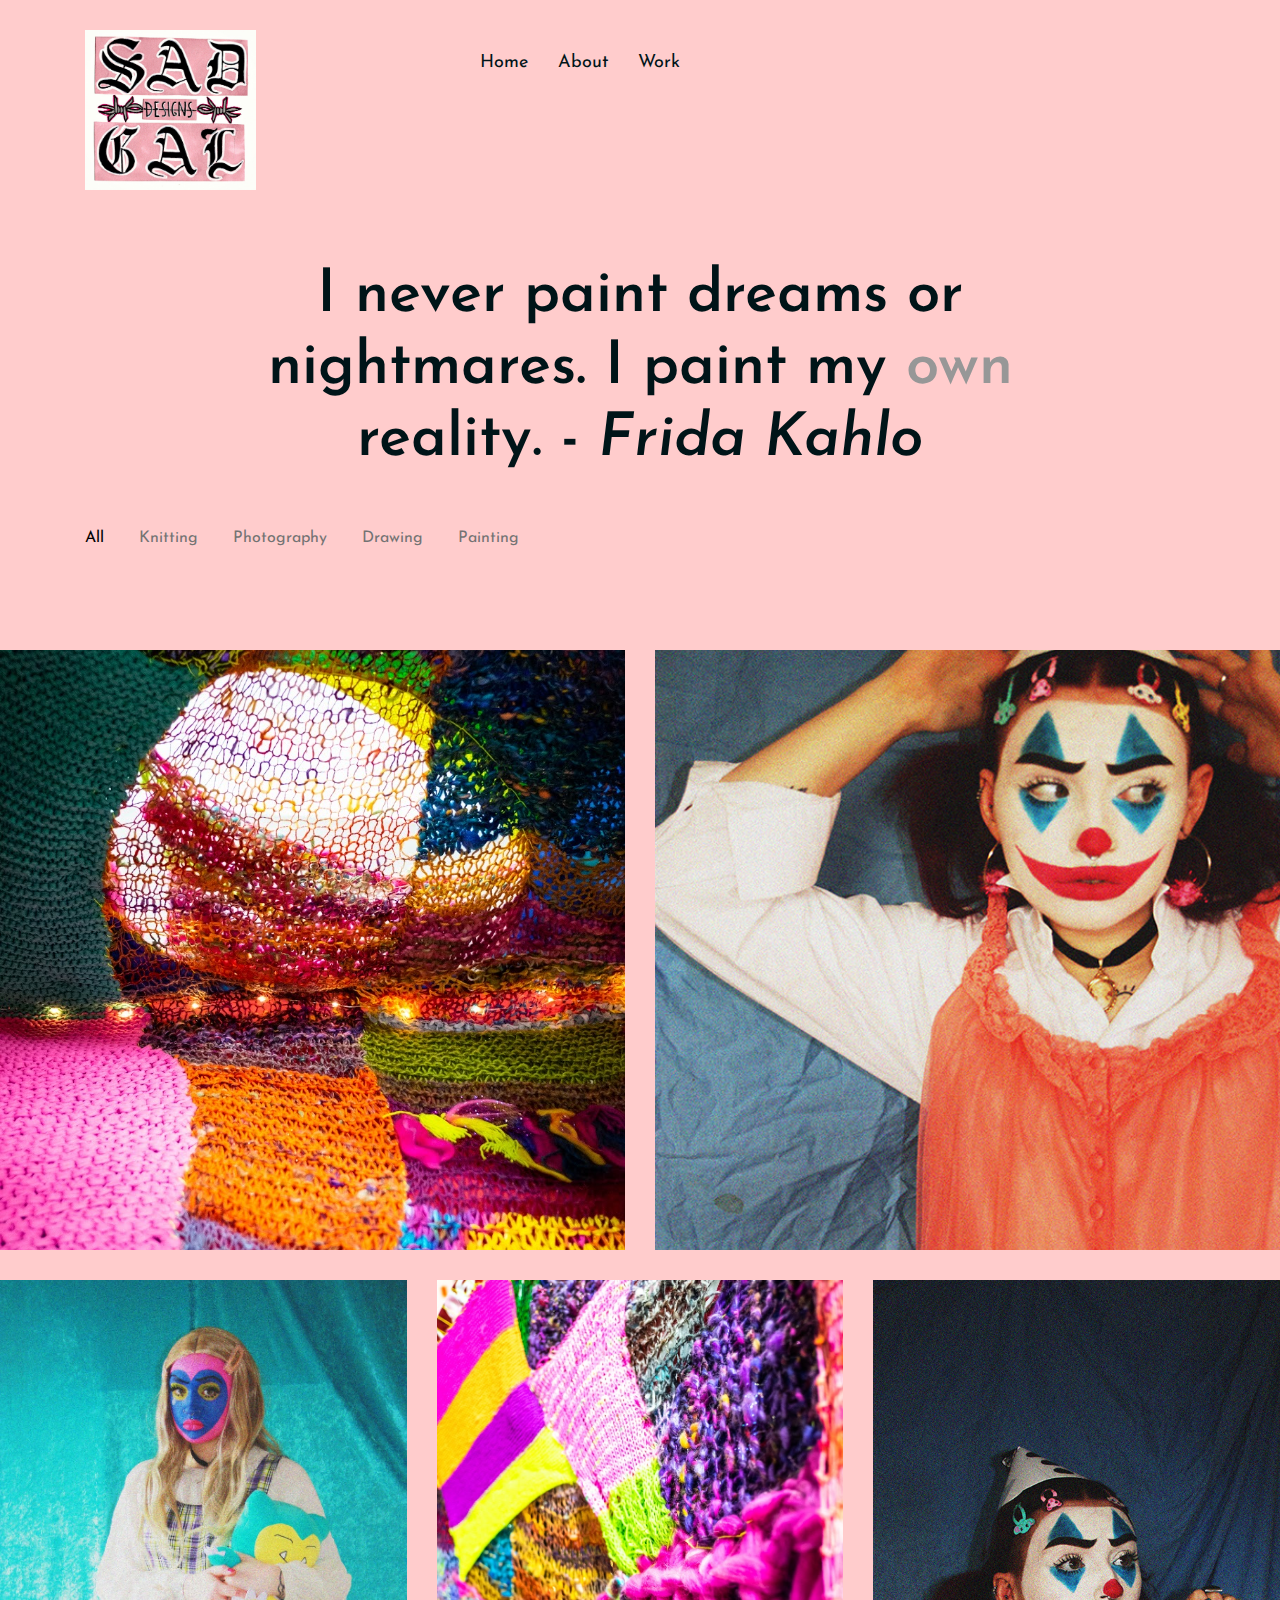
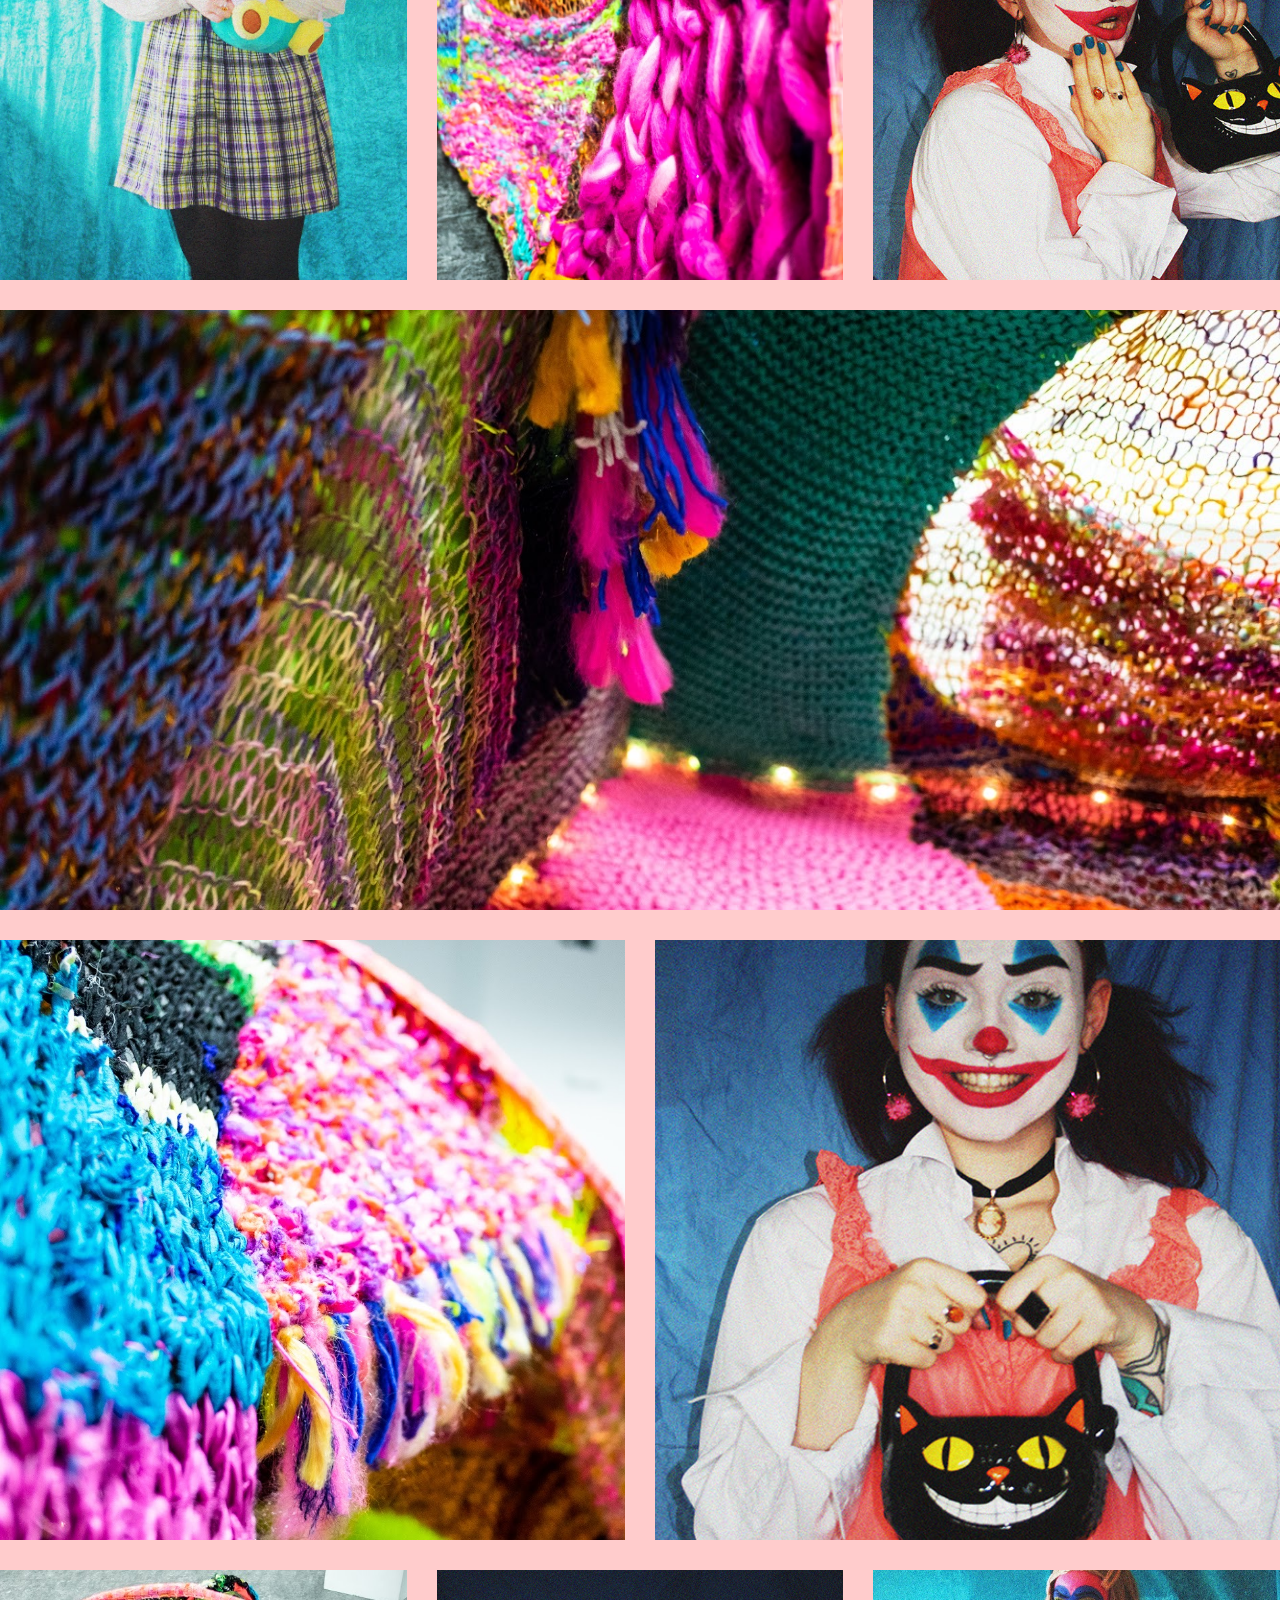
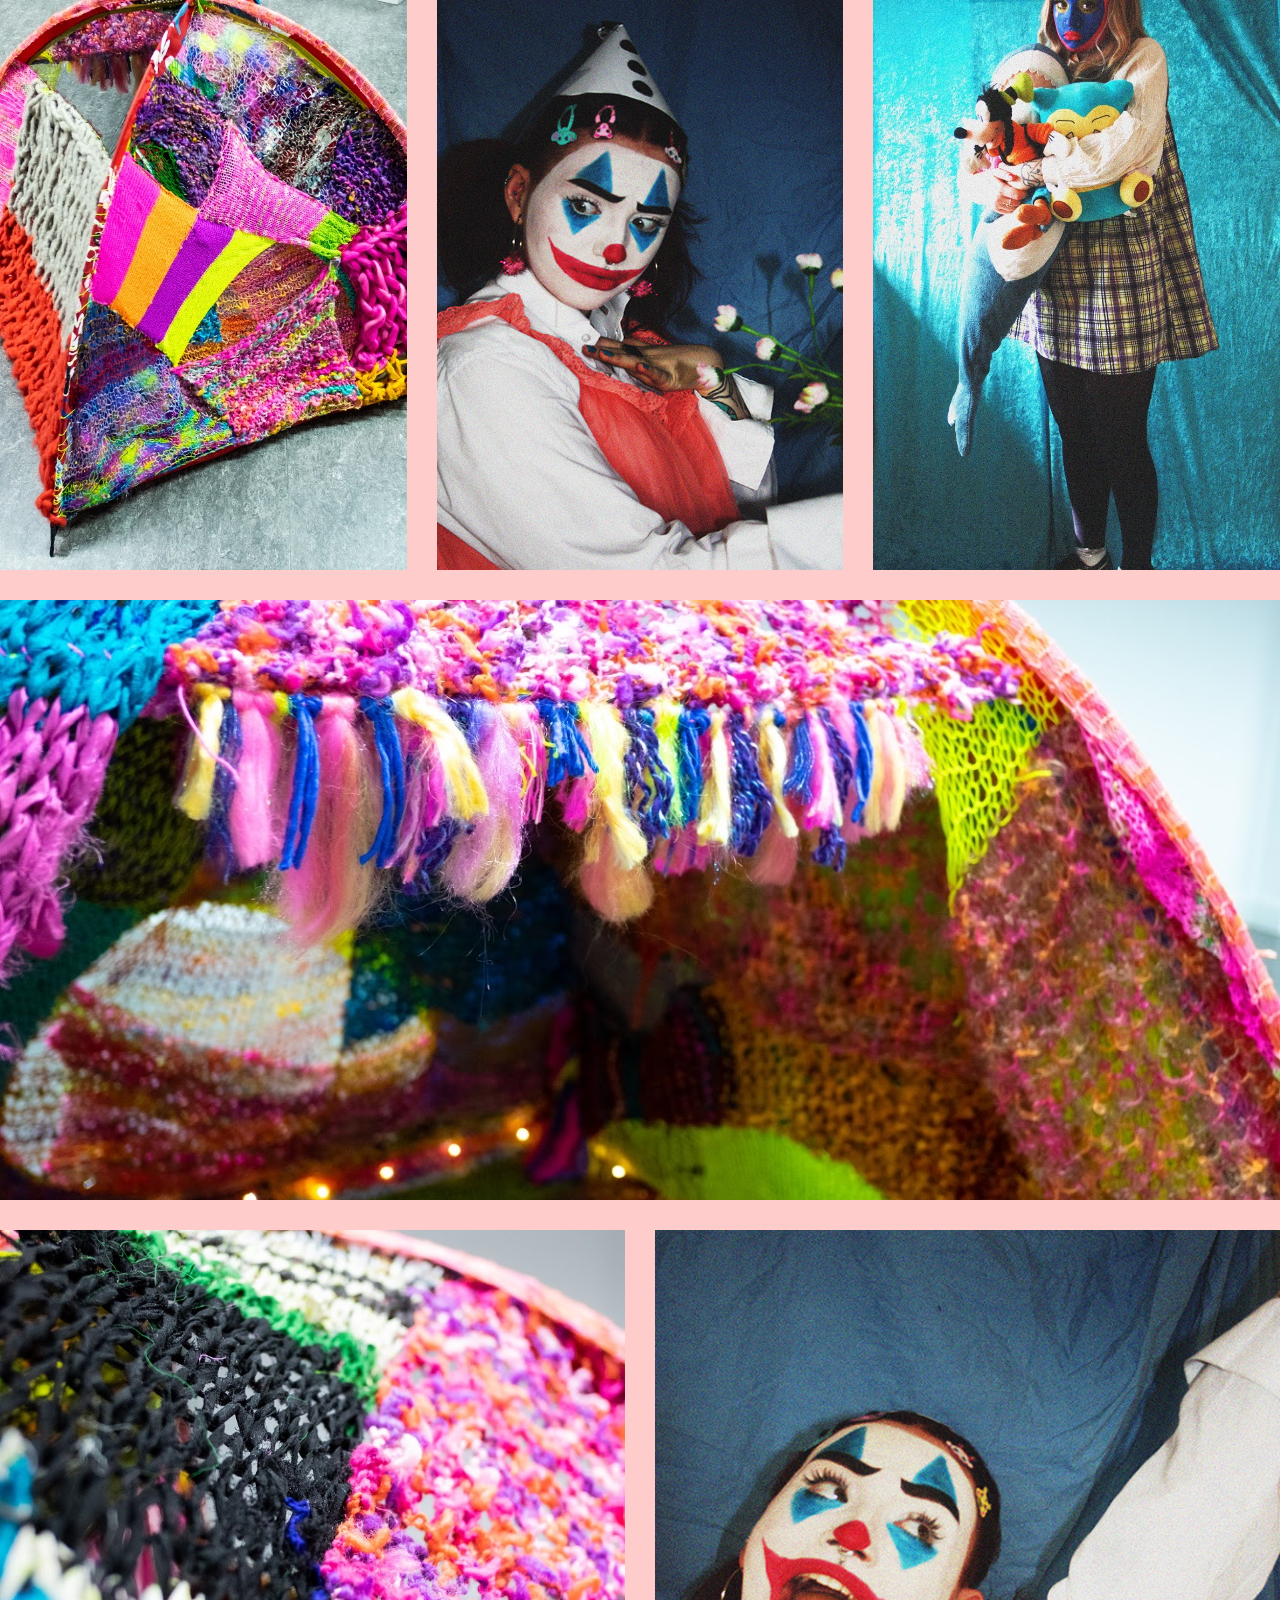
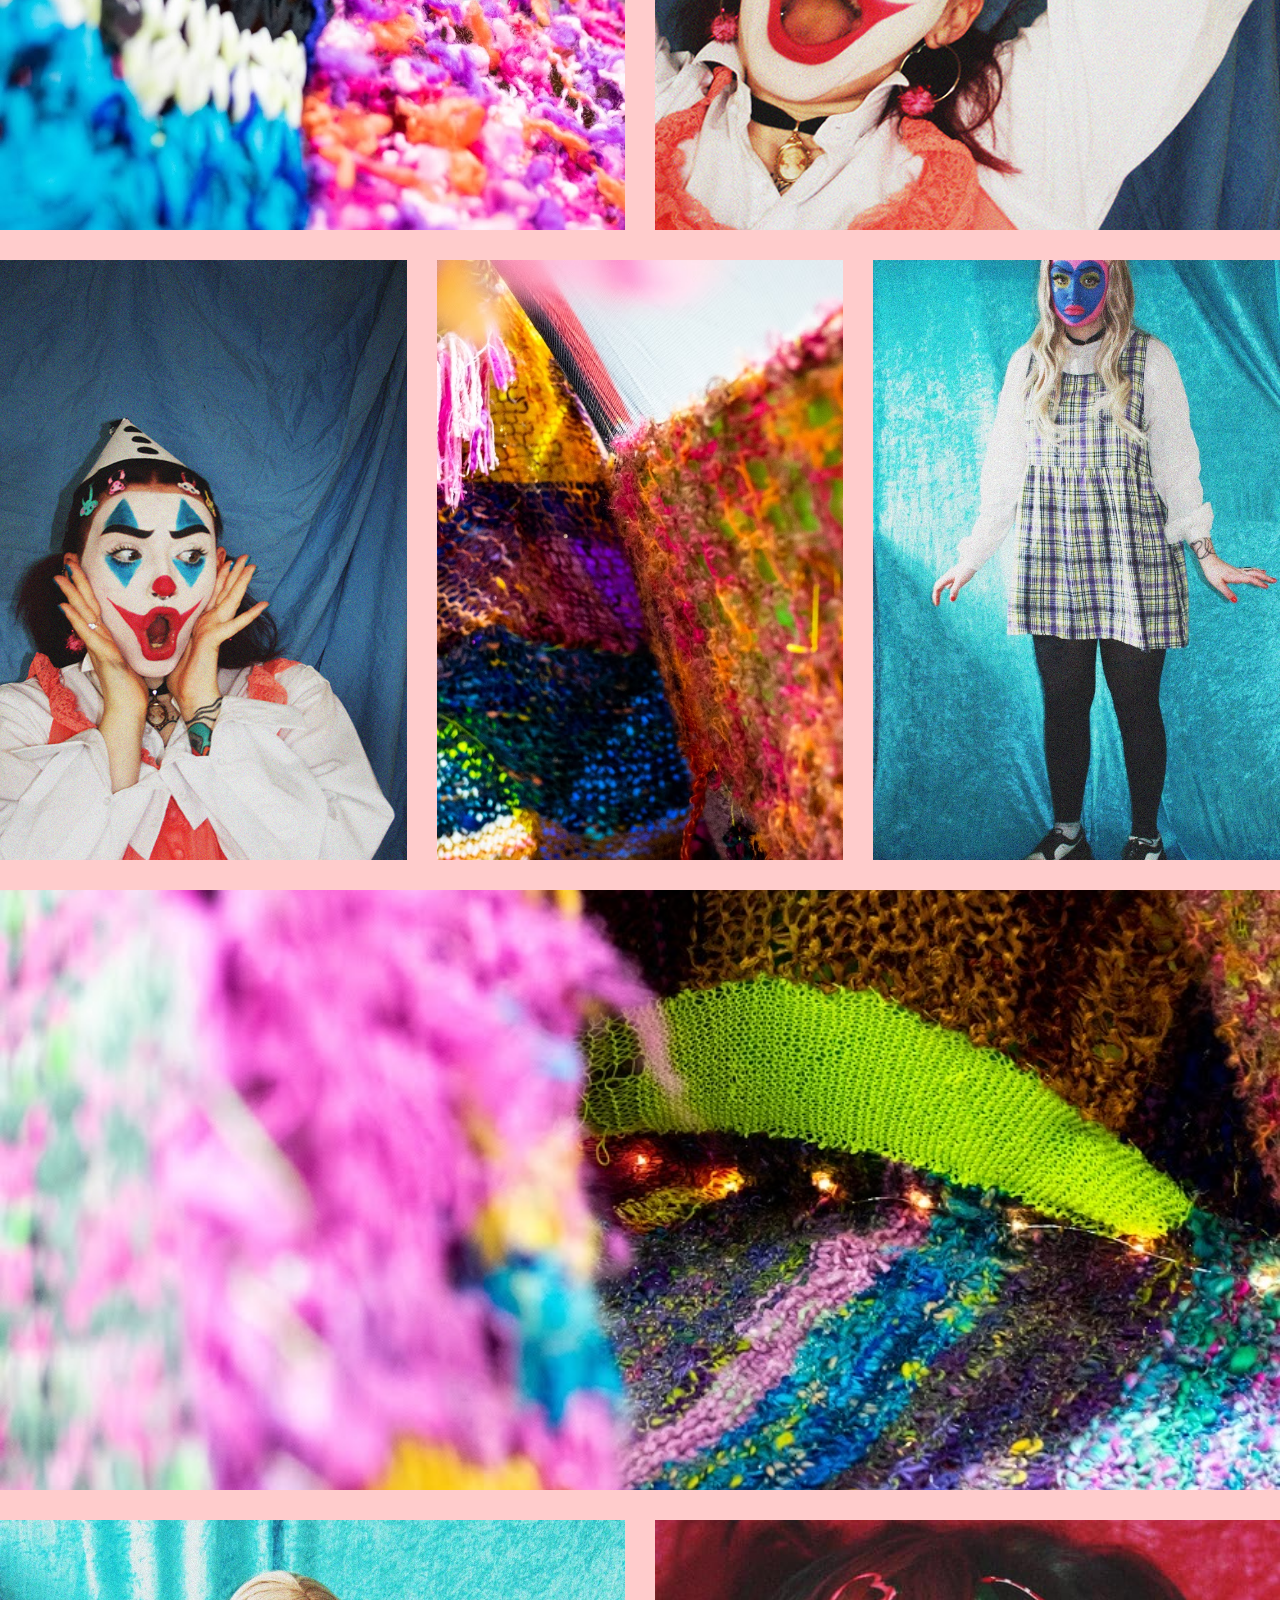
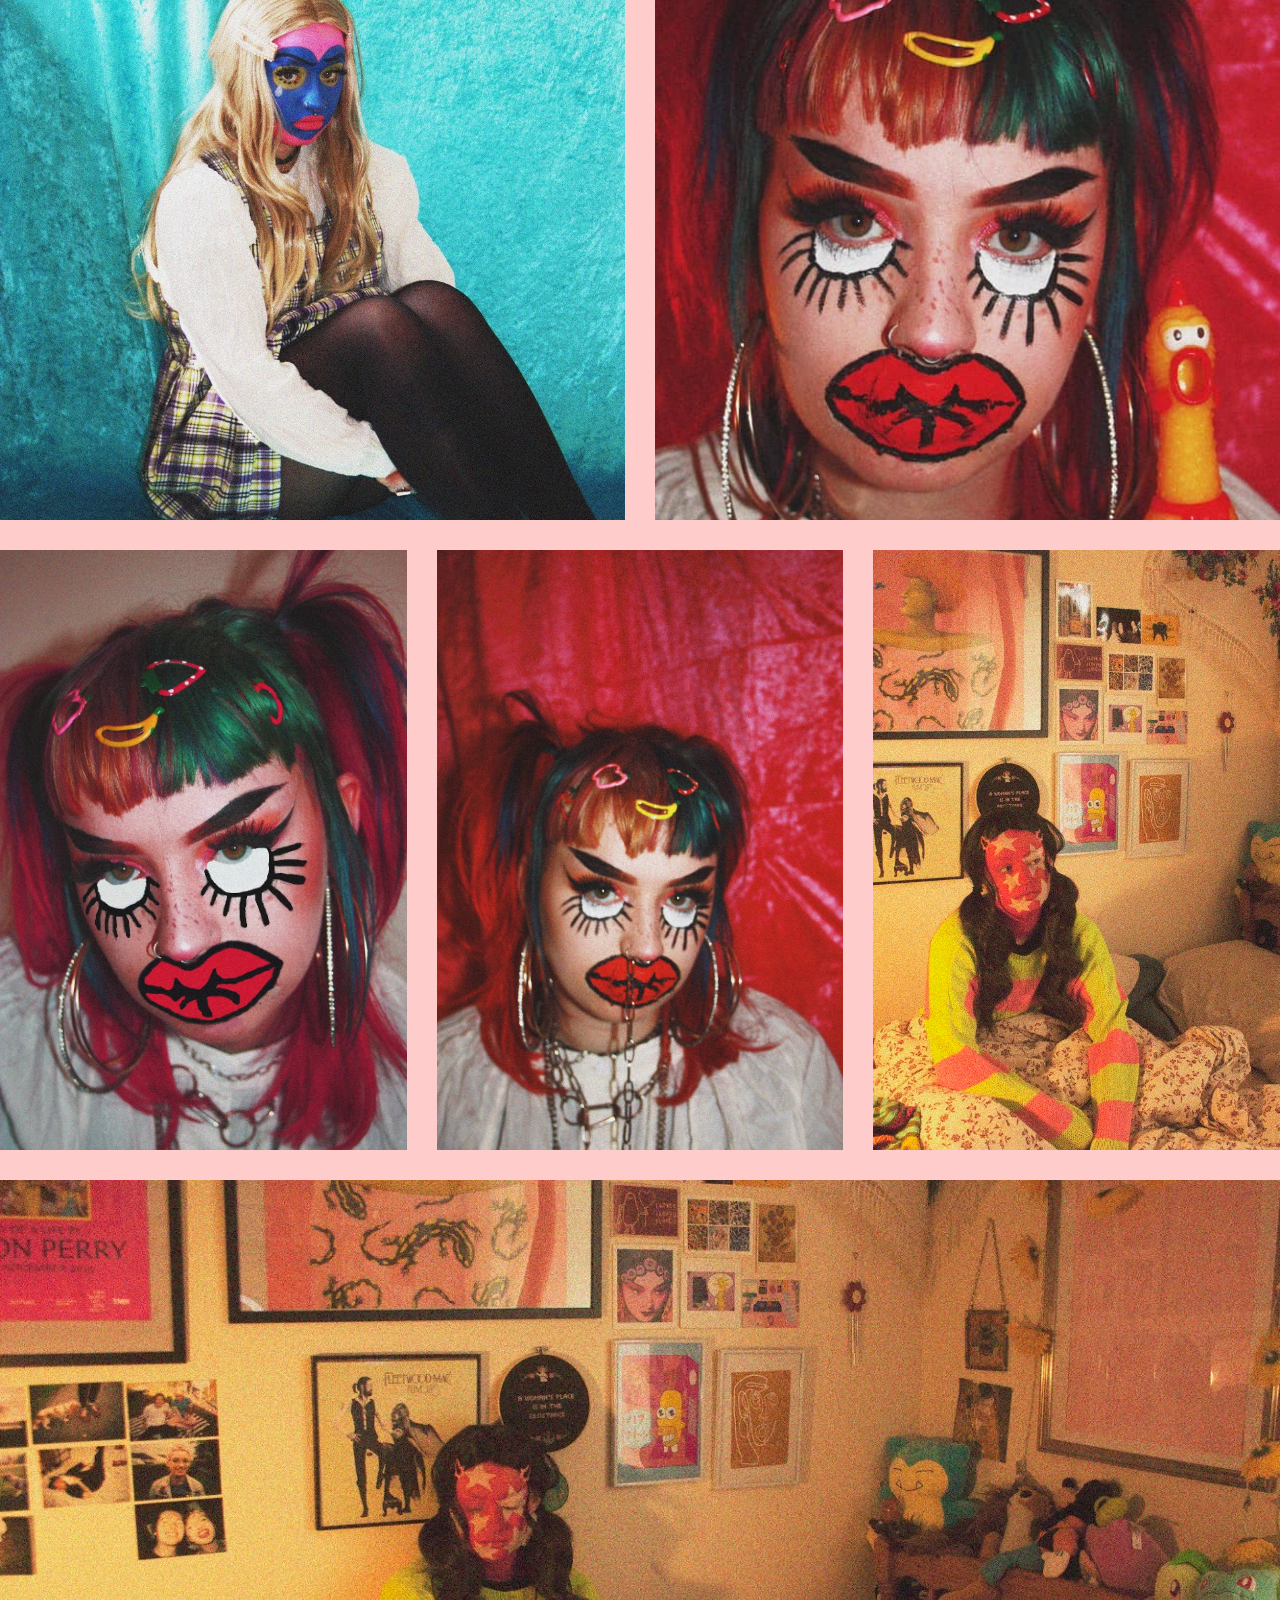
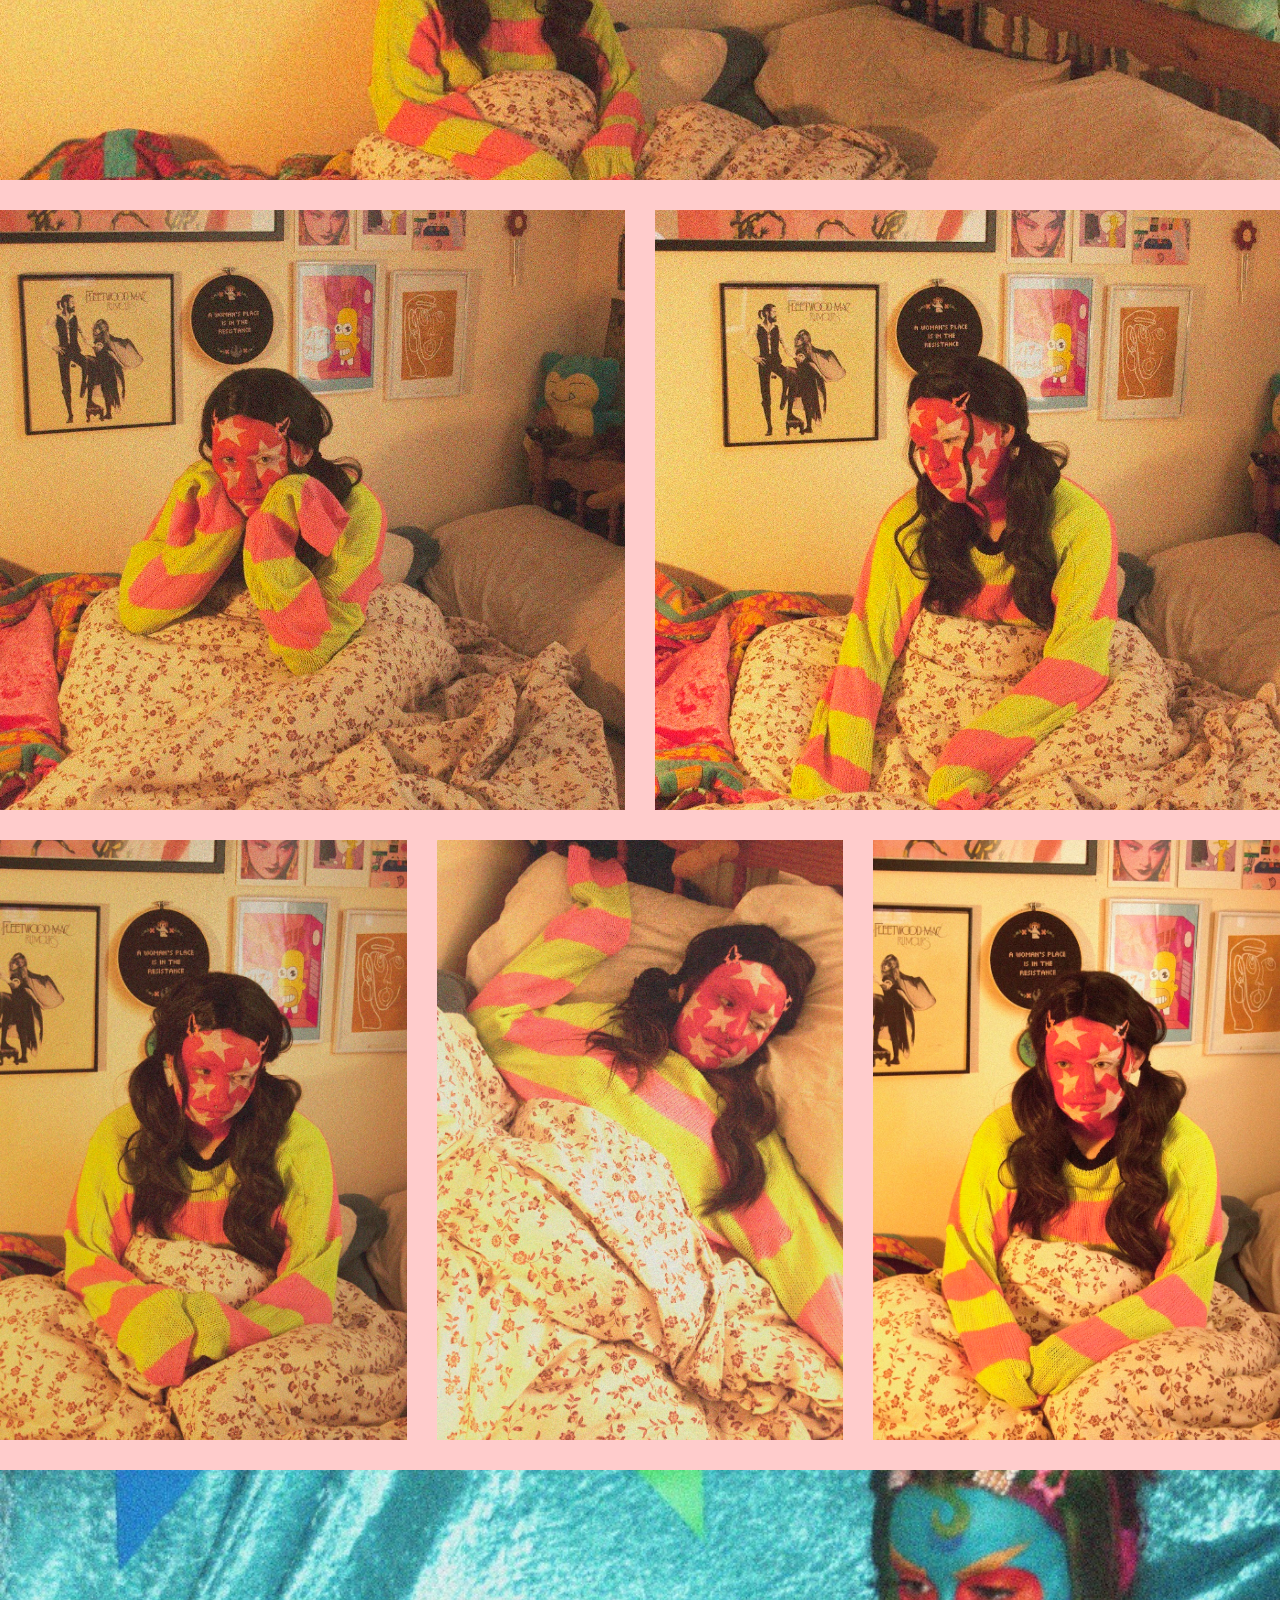
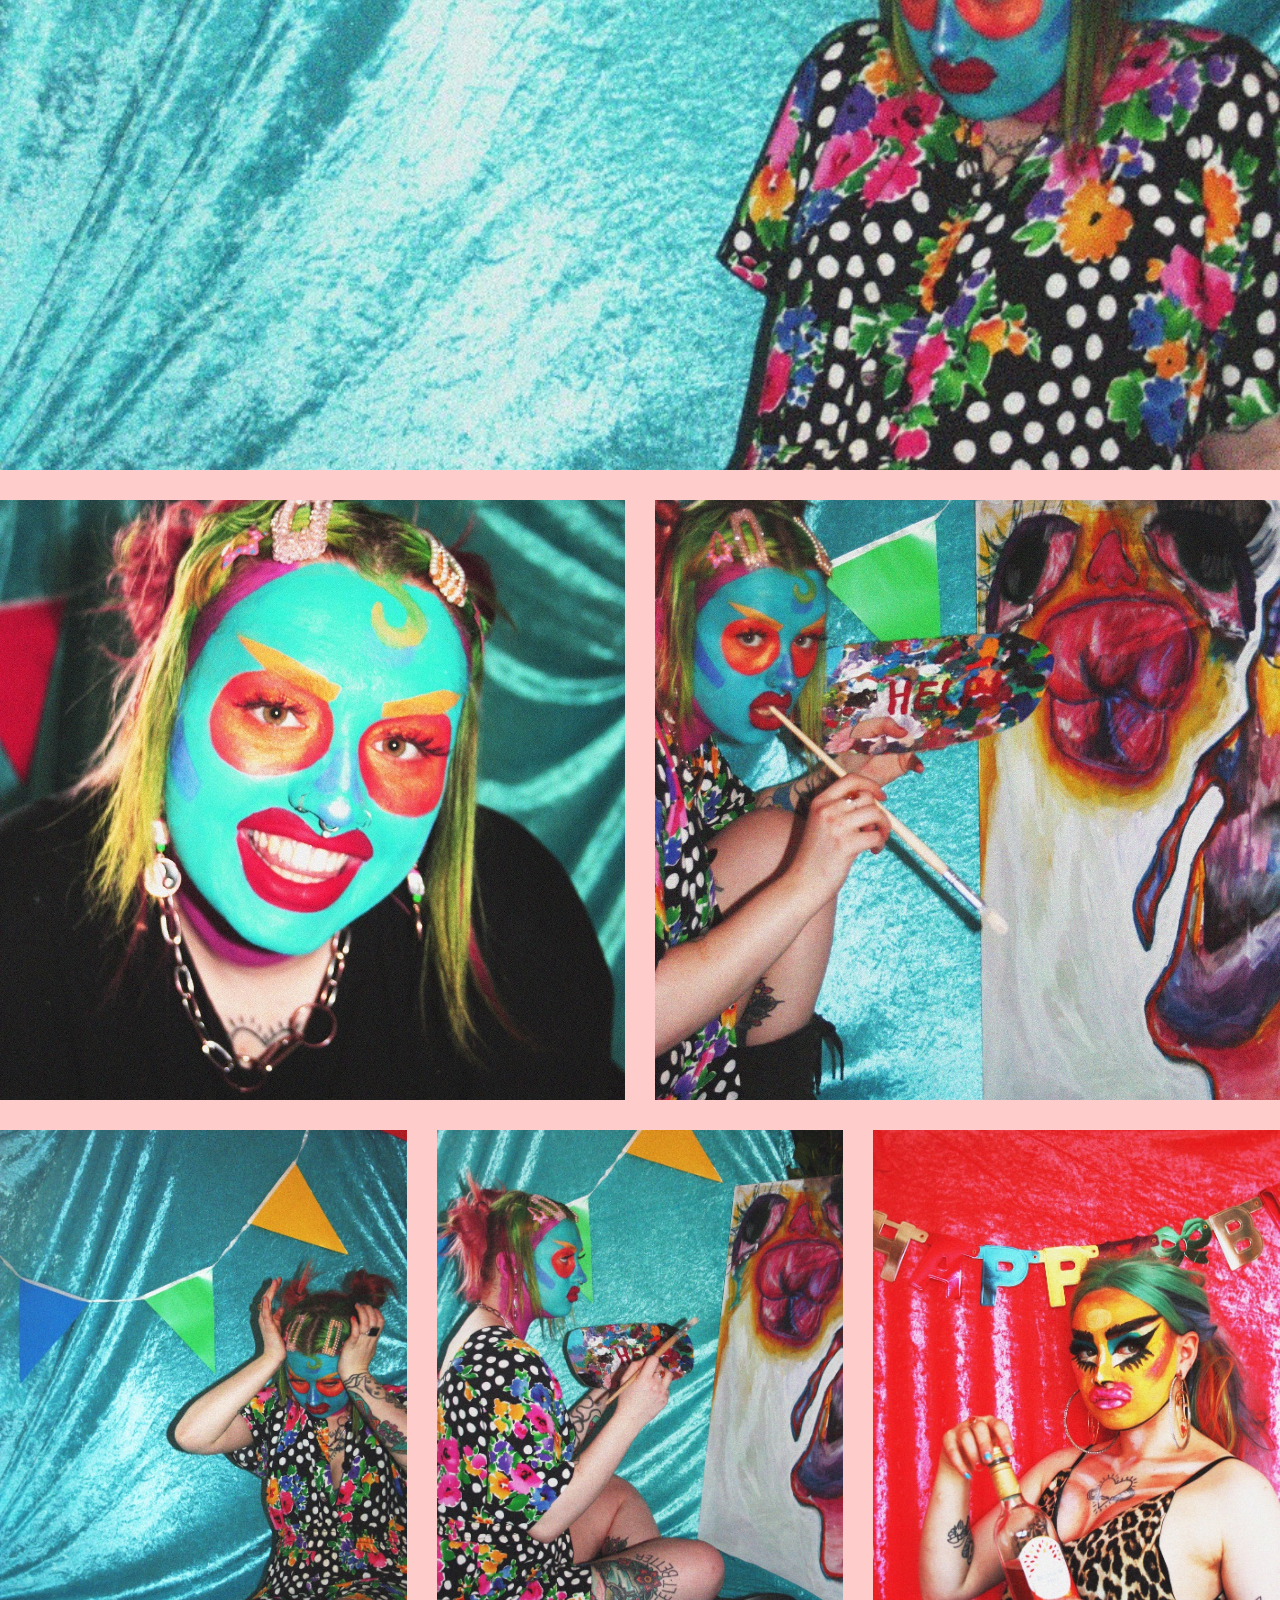
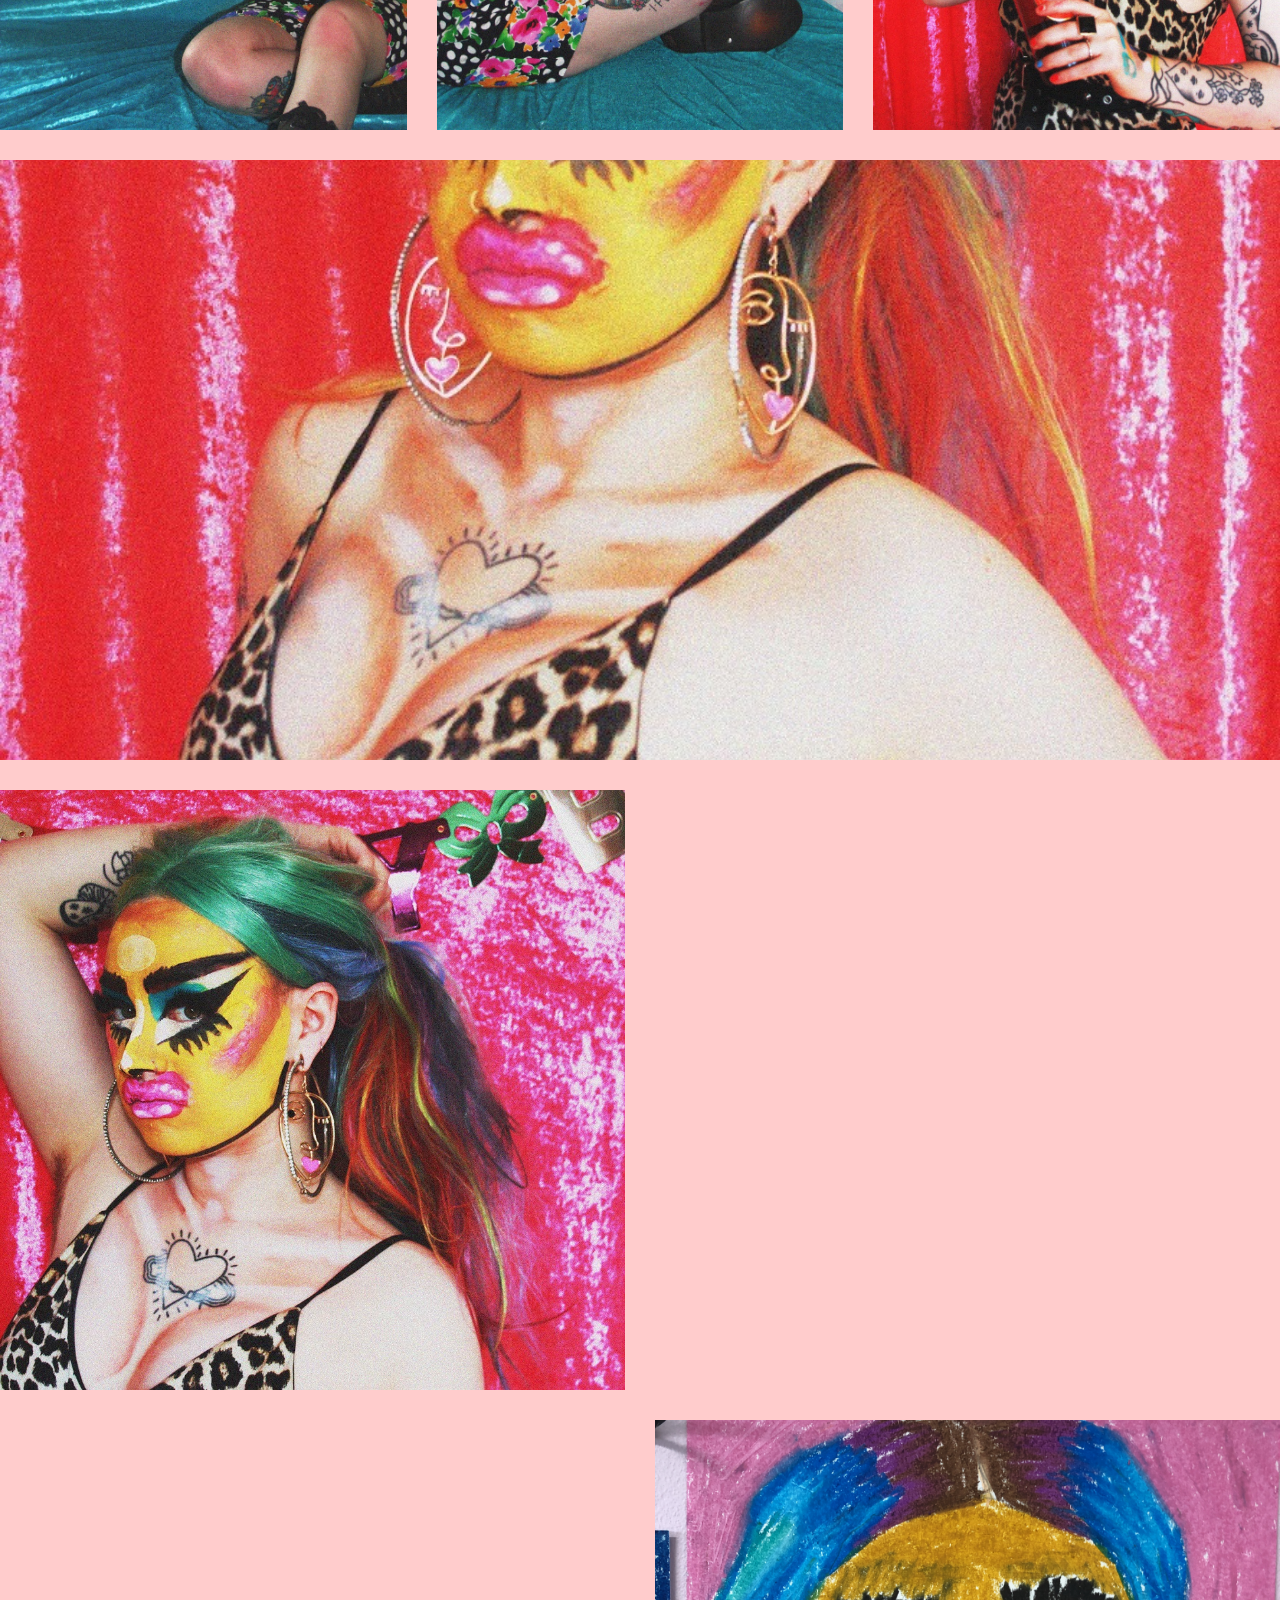
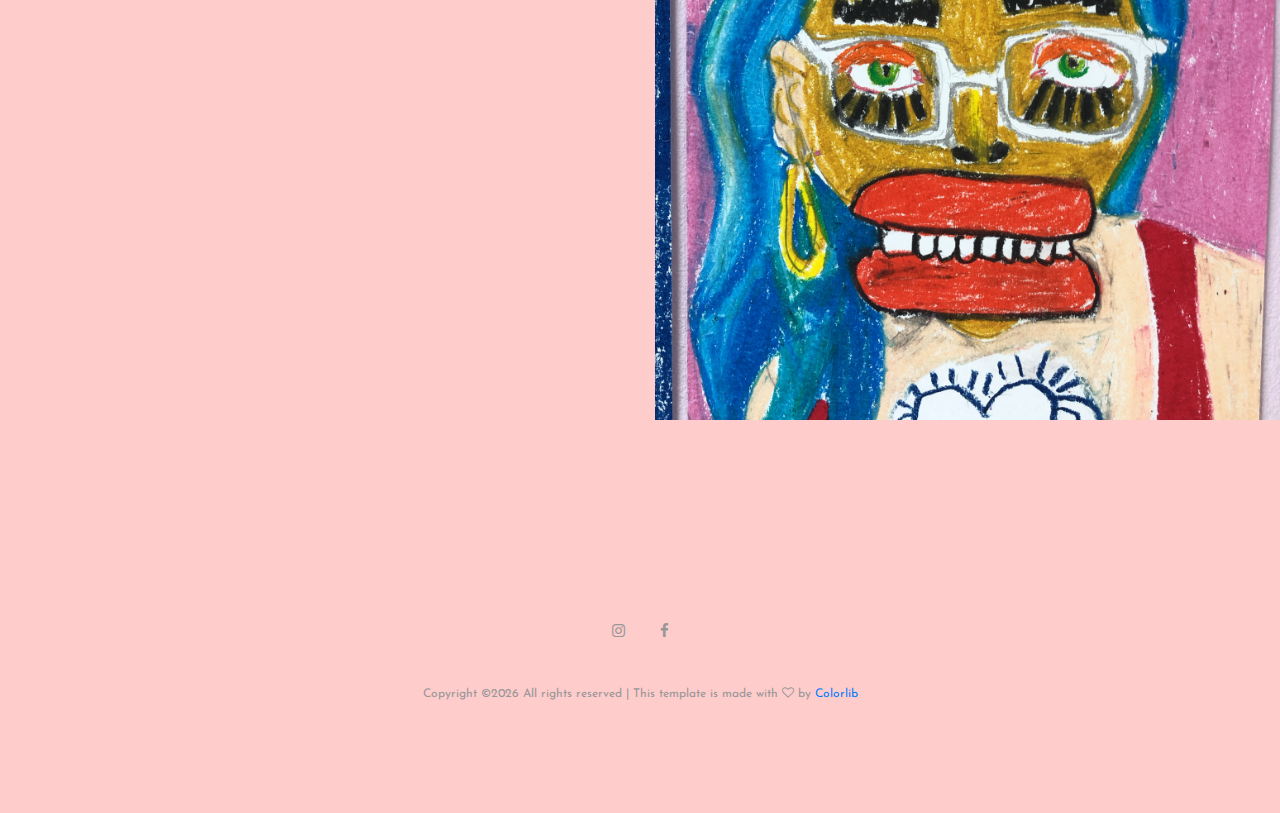
==== commit d7488f71: "Update index.html" ====
--- a/index.html
+++ b/index.html
@@ -117,12 +117,14 @@
 							<h2>+ Expand</h2>
 						</div>						
 					</a>
-				</div><div class="mix col-lg-6 col-md-6 web">
+				</div>
+				<div class="mix col-lg-6 col-md-6 web">
 					<a href="img/portfolio/knitting7.JPG" class="portfolio-item set-bg" data-setbg="img/portfolio/knitting7.JPG">
 						<div class="pi-inner">
 							<h2>+ Expand</h2>
 						</div>						
 					</a>
+				</div>
 				<div class="mix col-lg-6 col-md-6 digital">
 					<a href="img/portfolio/lulu3.JPG" class="portfolio-item set-bg " data-setbg="img/portfolio/lulu3.JPG">
 						<div class="pi-inner">
@@ -151,7 +153,7 @@
 						</div>						
 					</a>
 				</div>
-				</div><div class="mix col-lg-12 col-md-6 web">
+				<div class="mix col-lg-12 col-md-6 web">
 					<a href="img/portfolio/knitting8.JPG" class="portfolio-item set-bg" data-setbg="img/portfolio/knitting8.JPG">
 						<div class="pi-inner">
 							<h2>+ Expand</h2>
